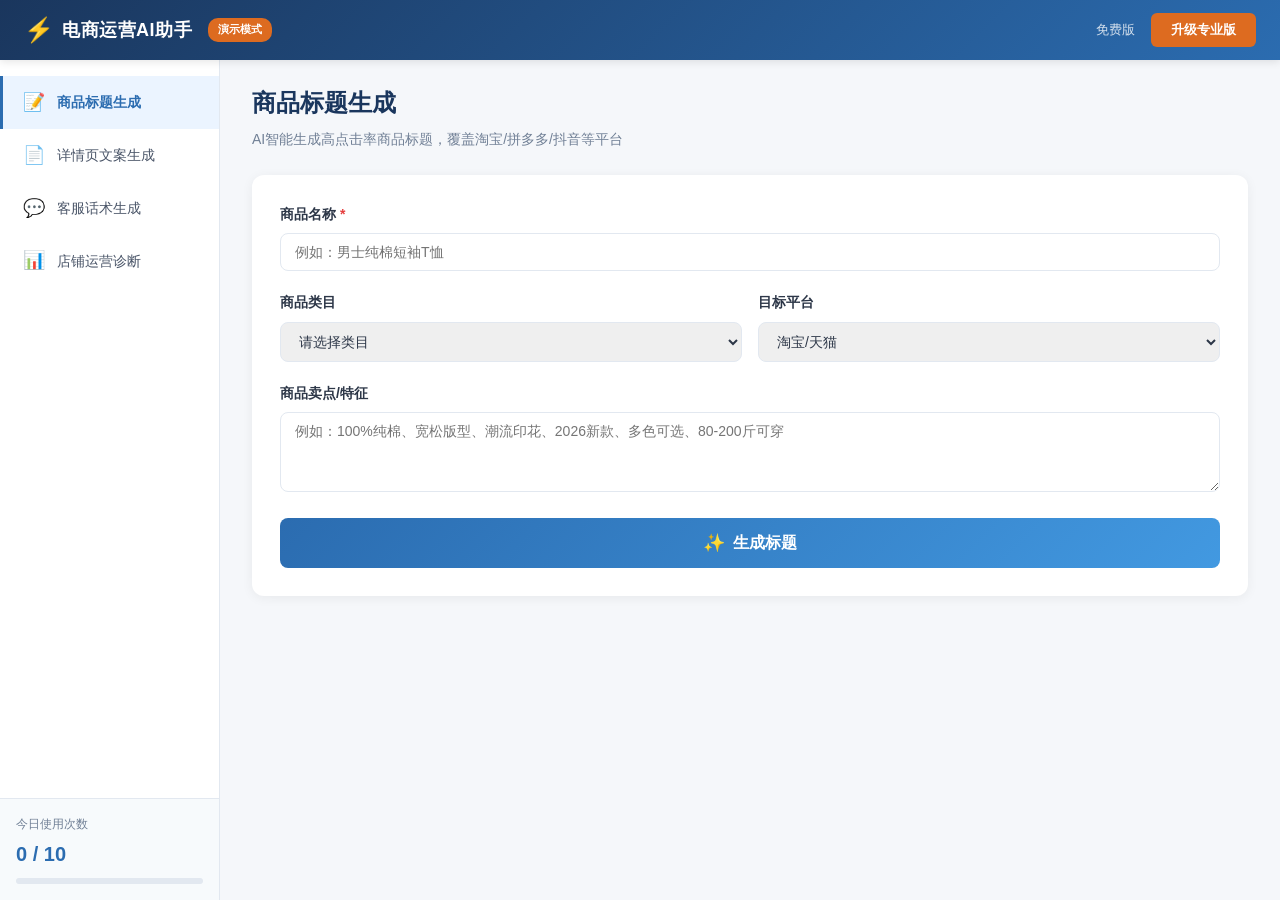
==== templates/index.html @ fb40978d "Add files via upload" ====
<!DOCTYPE html>
<html lang="zh-CN">
<head>
    <meta charset="UTF-8">
    <meta name="viewport" content="width=device-width, initial-scale=1.0">
    <title>电商运营AI助手 - 智能运营工具</title>
    <link rel="stylesheet" href="/static/css/style.css">
</head>
<body>
    <!-- 顶部导航 -->
    <header class="header">
        <div class="header-left">
            <div class="logo">
                <span class="logo-icon">⚡</span>
                <span class="logo-text">电商运营AI助手</span>
            </div>
            <span class="badge" id="demoBadge">演示模式</span>
        </div>
        <div class="header-right">
            <span class="user-info">免费版</span>
            <button class="btn-upgrade">升级专业版</button>
        </div>
    </header>

    <div class="main-container">
        <!-- 左侧菜单 -->
        <aside class="sidebar">
            <div class="menu-item active" data-tab="title">
                <span class="menu-icon">📝</span>
                <span class="menu-text">商品标题生成</span>
            </div>
            <div class="menu-item" data-tab="detail">
                <span class="menu-icon">📄</span>
                <span class="menu-text">详情页文案生成</span>
            </div>
            <div class="menu-item" data-tab="service">
                <span class="menu-icon">💬</span>
                <span class="menu-text">客服话术生成</span>
            </div>
            <div class="menu-item" data-tab="operation">
                <span class="menu-icon">📊</span>
                <span class="menu-text">店铺运营诊断</span>
            </div>
            <div class="sidebar-footer">
                <div class="usage-info">
                    <div class="usage-label">今日使用次数</div>
                    <div class="usage-count"><span id="usageCount">0</span> / 10</div>
                    <div class="usage-bar">
                        <div class="usage-bar-fill" id="usageBar"></div>
                    </div>
                </div>
            </div>
        </aside>

        <!-- 右侧内容区 -->
        <main class="content">
            <!-- 商品标题生成 -->
            <div class="tab-content active" id="tab-title">
                <div class="content-header">
                    <h2>商品标题生成</h2>
                    <p>AI智能生成高点击率商品标题，覆盖淘宝/拼多多/抖音等平台</p>
                </div>
                <div class="form-card">
                    <div class="form-group">
                        <label>商品名称 <span class="required">*</span></label>
                        <input type="text" id="title-product" placeholder="例如：男士纯棉短袖T恤">
                    </div>
                    <div class="form-row">
                        <div class="form-group">
                            <label>商品类目</label>
                            <select id="title-category">
                                <option value="">请选择类目</option>
                                <option value="男装">男装</option>
                                <option value="女装">女装</option>
                                <option value="鞋靴">鞋靴</option>
                                <option value="箱包">箱包</option>
                                <option value="美妆">美妆护肤</option>
                                <option value="食品">食品饮料</option>
                                <option value="家居">家居日用</option>
                                <option value="数码">数码电器</option>
                                <option value="母婴">母婴用品</option>
                                <option value="其他">其他</option>
                            </select>
                        </div>
                        <div class="form-group">
                            <label>目标平台</label>
                            <select id="title-platform">
                                <option value="淘宝">淘宝/天猫</option>
                                <option value="拼多多">拼多多</option>
                                <option value="抖音">抖音小店</option>
                                <option value="京东">京东</option>
                                <option value="快手">快手小店</option>
                            </select>
                        </div>
                    </div>
                    <div class="form-group">
                        <label>商品卖点/特征</label>
                        <textarea id="title-features" rows="3" placeholder="例如：100%纯棉、宽松版型、潮流印花、2026新款、多色可选、80-200斤可穿"></textarea>
                    </div>
                    <button class="btn-generate" onclick="generateTitle()">
                        <span class="btn-icon">✨</span> 生成标题
                    </button>
                </div>
                <div class="result-card" id="title-result" style="display:none;">
                    <div class="result-header">
                        <h3>生成结果</h3>
                        <button class="btn-copy" onclick="copyResult('title-result-text')">复制全部</button>
                    </div>
                    <div class="result-content" id="title-result-text"></div>
                </div>
            </div>

            <!-- 详情页文案生成 -->
            <div class="tab-content" id="tab-detail">
                <div class="content-header">
                    <h2>详情页文案生成</h2>
                    <p>AI智能生成高转化率详情页文案，包含卖点、参数、场景、售后等完整模块</p>
                </div>
                <div class="form-card">
                    <div class="form-group">
                        <label>商品名称 <span class="required">*</span></label>
                        <input type="text" id="detail-product" placeholder="例如：男士纯棉短袖T恤">
                    </div>
                    <div class="form-row">
                        <div class="form-group">
                            <label>商品类目</label>
                            <select id="detail-category">
                                <option value="">请选择类目</option>
                                <option value="男装">男装</option>
                                <option value="女装">女装</option>
                                <option value="鞋靴">鞋靴</option>
                                <option value="美妆">美妆护肤</option>
                                <option value="食品">食品饮料</option>
                                <option value="家居">家居日用</option>
                                <option value="数码">数码电器</option>
                                <option value="其他">其他</option>
                            </select>
                        </div>
                        <div class="form-group">
                            <label>商品价格</label>
                            <input type="text" id="detail-price" placeholder="例如：59元">
                        </div>
                    </div>
                    <div class="form-group">
                        <label>商品卖点/特征</label>
                        <textarea id="detail-features" rows="3" placeholder="例如：100%纯棉、宽松版型、潮流印花、2026新款、多色可选"></textarea>
                    </div>
                    <div class="form-group">
                        <label>目标用户</label>
                        <input type="text" id="detail-audience" placeholder="例如：18-35岁年轻男性，追求时尚性价比">
                    </div>
                    <button class="btn-generate" onclick="generateDetail()">
                        <span class="btn-icon">✨</span> 生成详情页文案
                    </button>
                </div>
                <div class="result-card" id="detail-result" style="display:none;">
                    <div class="result-header">
                        <h3>生成结果</h3>
                        <button class="btn-copy" onclick="copyResult('detail-result-text')">复制全部</button>
                    </div>
                    <div class="result-content" id="detail-result-text"></div>
                </div>
            </div>

            <!-- 客服话术生成 -->
            <div class="tab-content" id="tab-service">
                <div class="content-header">
                    <h2>客服话术生成</h2>
                    <p>AI智能生成客服话术库，覆盖售前售中售后全场景，提升转化和满意度</p>
                </div>
                <div class="form-card">
                    <div class="form-group">
                        <label>商品名称 <span class="required">*</span></label>
                        <input type="text" id="service-product" placeholder="例如：男士纯棉短袖T恤">
                    </div>
                    <div class="form-row">
                        <div class="form-group">
                            <label>商品类目</label>
                            <select id="service-category">
                                <option value="">请选择类目</option>
                                <option value="男装">男装</option>
                                <option value="女装">女装</option>
                                <option value="鞋靴">鞋靴</option>
                                <option value="美妆">美妆护肤</option>
                                <option value="食品">食品饮料</option>
                                <option value="家居">家居日用</option>
                                <option value="数码">数码电器</option>
                                <option value="其他">其他</option>
                            </select>
                        </div>
                        <div class="form-group">
                            <label>话术风格</label>
                            <select id="service-style">
                                <option value="亲切热情">亲切热情</option>
                                <option value="专业严谨">专业严谨</option>
                                <option value="活泼可爱">活泼可爱</option>
                                <option value="简洁高效">简洁高效</option>
                            </select>
                        </div>
                    </div>
                    <div class="form-group">
                        <label>常见问题（可选，补充您想覆盖的问题）</label>
                        <textarea id="service-questions" rows="3" placeholder="例如：发货时间、退换货政策、尺码选择、面料材质、色差问题..."></textarea>
                    </div>
                    <button class="btn-generate" onclick="generateService()">
                        <span class="btn-icon">✨</span> 生成客服话术
                    </button>
                </div>
                <div class="result-card" id="service-result" style="display:none;">
                    <div class="result-header">
                        <h3>生成结果</h3>
                        <button class="btn-copy" onclick="copyResult('service-result-text')">复制全部</button>
                    </div>
                    <div class="result-content" id="service-result-text"></div>
                </div>
            </div>

            <!-- 店铺运营诊断 -->
            <div class="tab-content" id="tab-operation">
                <div class="content-header">
                    <h2>店铺运营诊断</h2>
                    <p>AI智能分析店铺数据，生成完整运营诊断报告和可执行优化方案</p>
                </div>
                <div class="form-card">
                    <div class="form-row">
                        <div class="form-group">
                            <label>店铺名称</label>
                            <input type="text" id="op-shop" placeholder="例如：XX男装旗舰店">
                        </div>
                        <div class="form-group">
                            <label>所在平台</label>
                            <select id="op-platform">
                                <option value="淘宝">淘宝/天猫</option>
                                <option value="拼多多">拼多多</option>
                                <option value="抖音">抖音小店</option>
                                <option value="京东">京东</option>
                            </select>
                        </div>
                    </div>
                    <div class="form-row">
                        <div class="form-group">
                            <label>日均访客数</label>
                            <input type="text" id="op-visitors" placeholder="例如：500">
                        </div>
                        <div class="form-group">
                            <label>转化率</label>
                            <input type="text" id="op-conversion" placeholder="例如：2.5%">
                        </div>
                    </div>
                    <div class="form-row">
                        <div class="form-group">
                            <label>客单价</label>
                            <input type="text" id="op-order-value" placeholder="例如：85元">
                        </div>
                        <div class="form-group">
                            <label>月销售额</label>
                            <input type="text" id="op-sales" placeholder="例如：5万元">
                        </div>
                    </div>
                    <div class="form-group">
                        <label>主营商品</label>
                        <input type="text" id="op-products" placeholder="例如：男装T恤、衬衫、裤子">
                    </div>
                    <div class="form-group">
                        <label>当前遇到的问题</label>
                        <textarea id="op-problems" rows="3" placeholder="例如：流量上不去、转化率低、客单价低、没有爆款、退货率高..."></textarea>
                    </div>
                    <button class="btn-generate" onclick="generateOperation()">
                        <span class="btn-icon">✨</span> 生成运营诊断报告
                    </button>
                </div>
                <div class="result-card" id="operation-result" style="display:none;">
                    <div class="result-header">
                        <h3>生成结果</h3>
                        <button class="btn-copy" onclick="copyResult('operation-result-text')">复制全部</button>
                    </div>
                    <div class="result-content" id="operation-result-text"></div>
                </div>
            </div>
        </main>
    </div>

    <!-- 加载遮罩 -->
    <div class="loading-overlay" id="loadingOverlay" style="display:none;">
        <div class="loading-box">
            <div class="loading-spinner"></div>
            <p>AI正在生成中，请稍候...</p>
        </div>
    </div>

    <!-- Toast提示 -->
    <div class="toast" id="toast"></div>

    <script src="/static/js/app.js"></script>
</body>
</html>
---- static/css/style.css ----
/* ========== 全局样式 ========== */
* {
    margin: 0;
    padding: 0;
    box-sizing: border-box;
}

body {
    font-family: -apple-system, BlinkMacSystemFont, "Segoe UI", "PingFang SC", "Hiragino Sans GB", "Microsoft YaHei", sans-serif;
    background: #f5f7fa;
    color: #2d3748;
    font-size: 14px;
    line-height: 1.6;
}

/* ========== 顶部导航 ========== */
.header {
    height: 60px;
    background: linear-gradient(135deg, #1a365d 0%, #2b6cb0 100%);
    display: flex;
    align-items: center;
    justify-content: space-between;
    padding: 0 24px;
    box-shadow: 0 2px 8px rgba(0,0,0,0.1);
    position: fixed;
    top: 0;
    left: 0;
    right: 0;
    z-index: 100;
}

.header-left {
    display: flex;
    align-items: center;
    gap: 16px;
}

.logo {
    display: flex;
    align-items: center;
    gap: 8px;
}

.logo-icon {
    font-size: 24px;
}

.logo-text {
    font-size: 18px;
    font-weight: 700;
    color: #fff;
    letter-spacing: 0.5px;
}

.badge {
    background: #dd6b20;
    color: #fff;
    font-size: 11px;
    padding: 3px 10px;
    border-radius: 10px;
    font-weight: 600;
}

.header-right {
    display: flex;
    align-items: center;
    gap: 16px;
}

.user-info {
    color: rgba(255,255,255,0.8);
    font-size: 13px;
}

.btn-upgrade {
    background: #dd6b20;
    color: #fff;
    border: none;
    padding: 8px 20px;
    border-radius: 6px;
    font-size: 13px;
    font-weight: 600;
    cursor: pointer;
    transition: all 0.3s;
}

.btn-upgrade:hover {
    background: #c05621;
    transform: translateY(-1px);
}

/* ========== 主容器 ========== */
.main-container {
    display: flex;
    margin-top: 60px;
    min-height: calc(100vh - 60px);
}

/* ========== 左侧菜单 ========== */
.sidebar {
    width: 220px;
    background: #fff;
    border-right: 1px solid #e2e8f0;
    padding: 16px 0;
    position: fixed;
    top: 60px;
    bottom: 0;
    left: 0;
    overflow-y: auto;
}

.menu-item {
    display: flex;
    align-items: center;
    gap: 12px;
    padding: 12px 20px;
    cursor: pointer;
    transition: all 0.2s;
    border-left: 3px solid transparent;
}

.menu-item:hover {
    background: #f7fafc;
}

.menu-item.active {
    background: #ebf4ff;
    border-left-color: #2b6cb0;
}

.menu-item.active .menu-text {
    color: #2b6cb0;
    font-weight: 600;
}

.menu-icon {
    font-size: 18px;
}

.menu-text {
    font-size: 14px;
    color: #4a5568;
}

.sidebar-footer {
    position: absolute;
    bottom: 0;
    left: 0;
    right: 0;
    padding: 16px;
    border-top: 1px solid #e2e8f0;
    background: #f7fafc;
}

.usage-label {
    font-size: 12px;
    color: #718096;
    margin-bottom: 4px;
}

.usage-count {
    font-size: 20px;
    font-weight: 700;
    color: #2b6cb0;
    margin-bottom: 8px;
}

.usage-bar {
    height: 6px;
    background: #e2e8f0;
    border-radius: 3px;
    overflow: hidden;
}

.usage-bar-fill {
    height: 100%;
    background: linear-gradient(90deg, #2b6cb0, #4299e1);
    border-radius: 3px;
    width: 0%;
    transition: width 0.3s;
}

/* ========== 右侧内容 ========== */
.content {
    flex: 1;
    margin-left: 220px;
    padding: 24px 32px;
}

.tab-content {
    display: none;
}

.tab-content.active {
    display: block;
}

.content-header {
    margin-bottom: 24px;
}

.content-header h2 {
    font-size: 24px;
    font-weight: 700;
    color: #1a365d;
    margin-bottom: 6px;
}

.content-header p {
    font-size: 14px;
    color: #718096;
}

/* ========== 表单卡片 ========== */
.form-card {
    background: #fff;
    border-radius: 12px;
    padding: 28px;
    box-shadow: 0 2px 12px rgba(0,0,0,0.06);
    margin-bottom: 24px;
}

.form-group {
    margin-bottom: 20px;
}

.form-group label {
    display: block;
    font-size: 14px;
    font-weight: 600;
    color: #2d3748;
    margin-bottom: 8px;
}

.required {
    color: #e53e3e;
}

.form-group input,
.form-group select,
.form-group textarea {
    width: 100%;
    padding: 10px 14px;
    border: 1px solid #e2e8f0;
    border-radius: 8px;
    font-size: 14px;
    color: #2d3748;
    transition: all 0.2s;
    font-family: inherit;
}

.form-group input:focus,
.form-group select:focus,
.form-group textarea:focus {
    outline: none;
    border-color: #2b6cb0;
    box-shadow: 0 0 0 3px rgba(43,108,176,0.1);
}

.form-group textarea {
    resize: vertical;
    min-height: 80px;
}

.form-row {
    display: flex;
    gap: 16px;
}

.form-row .form-group {
    flex: 1;
}

.btn-generate {
    width: 100%;
    background: linear-gradient(135deg, #2b6cb0 0%, #4299e1 100%);
    color: #fff;
    border: none;
    padding: 14px;
    border-radius: 8px;
    font-size: 16px;
    font-weight: 600;
    cursor: pointer;
    transition: all 0.3s;
    display: flex;
    align-items: center;
    justify-content: center;
    gap: 8px;
}

.btn-generate:hover {
    transform: translateY(-2px);
    box-shadow: 0 4px 16px rgba(43,108,176,0.3);
}

.btn-generate:active {
    transform: translateY(0);
}

.btn-generate:disabled {
    opacity: 0.6;
    cursor: not-allowed;
    transform: none;
}

.btn-icon {
    font-size: 18px;
}

/* ========== 结果卡片 ========== */
.result-card {
    background: #fff;
    border-radius: 12px;
    padding: 28px;
    box-shadow: 0 2px 12px rgba(0,0,0,0.06);
    animation: fadeIn 0.3s;
}

@keyframes fadeIn {
    from { opacity: 0; transform: translateY(10px); }
    to { opacity: 1; transform: translateY(0); }
}

.result-header {
    display: flex;
    align-items: center;
    justify-content: space-between;
    margin-bottom: 16px;
    padding-bottom: 12px;
    border-bottom: 1px solid #e2e8f0;
}

.result-header h3 {
    font-size: 18px;
    font-weight: 700;
    color: #1a365d;
}

.btn-copy {
    background: #ebf4ff;
    color: #2b6cb0;
    border: 1px solid #bee3f8;
    padding: 6px 16px;
    border-radius: 6px;
    font-size: 13px;
    font-weight: 600;
    cursor: pointer;
    transition: all 0.2s;
}

.btn-copy:hover {
    background: #2b6cb0;
    color: #fff;
}

.result-content {
    font-size: 14px;
    line-height: 1.8;
    color: #2d3748;
    white-space: pre-wrap;
    word-break: break-word;
    max-height: 600px;
    overflow-y: auto;
}

/* ========== 加载遮罩 ========== */
.loading-overlay {
    position: fixed;
    top: 0;
    left: 0;
    right: 0;
    bottom: 0;
    background: rgba(0,0,0,0.5);
    display: flex;
    align-items: center;
    justify-content: center;
    z-index: 1000;
}

.loading-box {
    background: #fff;
    padding: 32px 48px;
    border-radius: 12px;
    text-align: center;
}

.loading-spinner {
    width: 48px;
    height: 48px;
    border: 4px solid #e2e8f0;
    border-top-color: #2b6cb0;
    border-radius: 50%;
    animation: spin 1s linear infinite;
    margin: 0 auto 16px;
}

@keyframes spin {
    to { transform: rotate(360deg); }
}

.loading-box p {
    font-size: 14px;
    color: #4a5568;
}

/* ========== Toast提示 ========== */
.toast {
    position: fixed;
    top: 80px;
    left: 50%;
    transform: translateX(-50%) translateY(-20px);
    background: #2d3748;
    color: #fff;
    padding: 12px 24px;
    border-radius: 8px;
    font-size: 14px;
    opacity: 0;
    transition: all 0.3s;
    z-index: 2000;
    pointer-events: none;
}

.toast.show {
    opacity: 1;
    transform: translateX(-50%) translateY(0);
}

.toast.success {
    background: #38a169;
}

.toast.error {
    background: #e53e3e;
}

/* ========== 响应式 ========== */
@media (max-width: 768px) {
    .sidebar {
        width: 60px;
    }
    .menu-text, .sidebar-footer {
        display: none;
    }
    .content {
        margin-left: 60px;
        padding: 16px;
    }
    .form-row {
        flex-direction: column;
        gap: 0;
    }
    .header-right .user-info {
        display: none;
    }
}
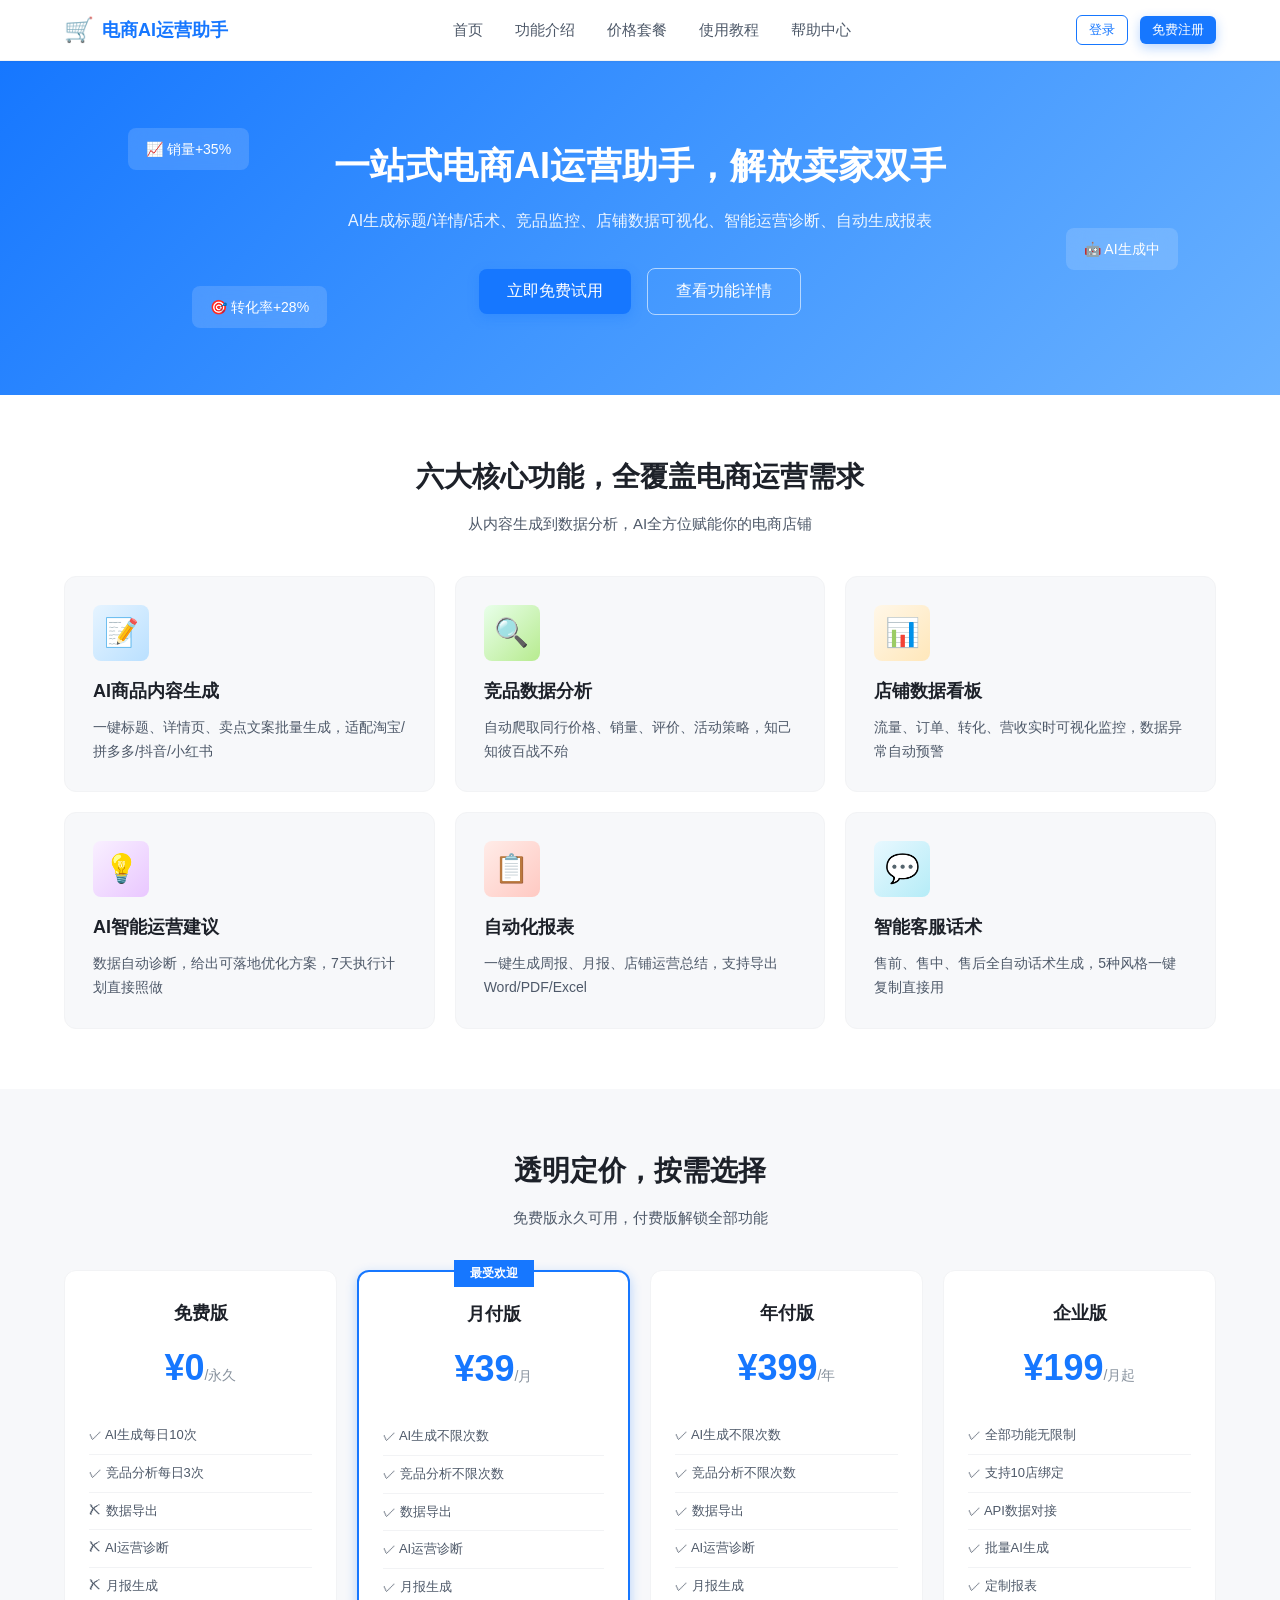
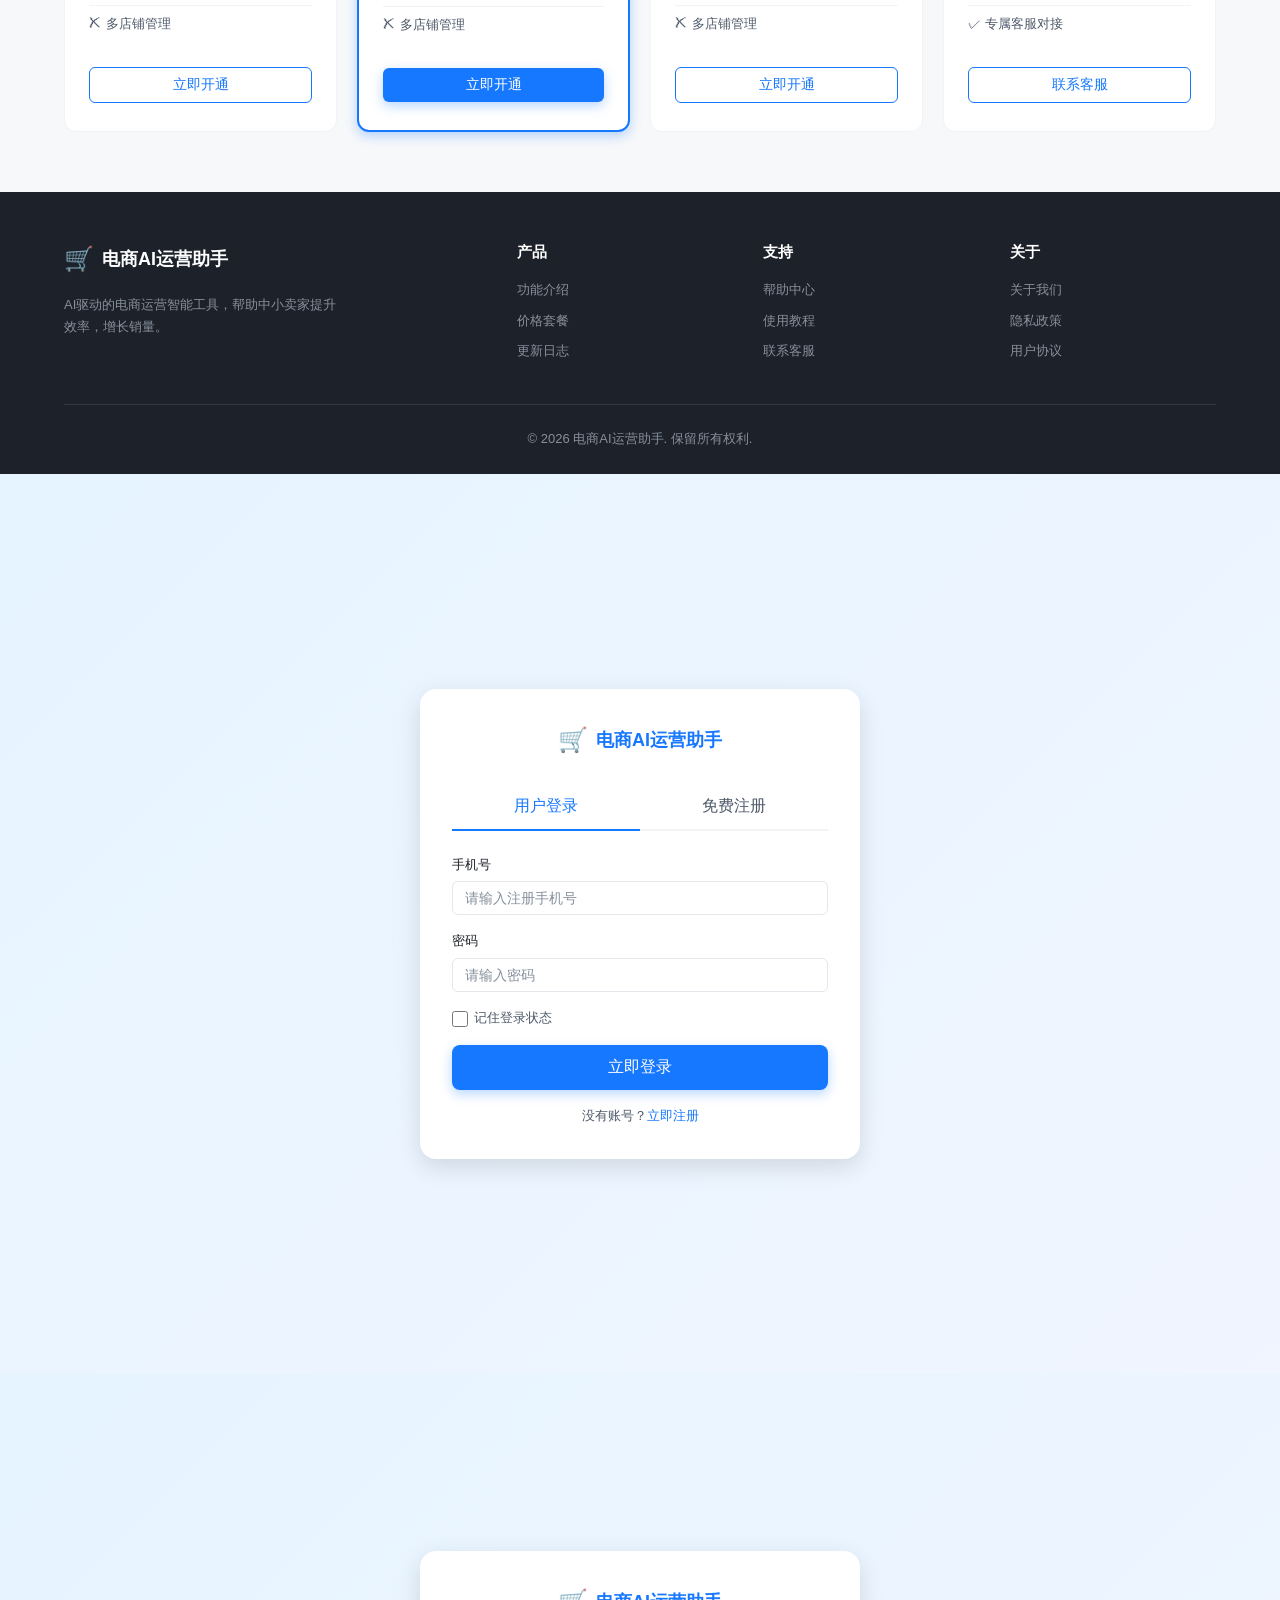
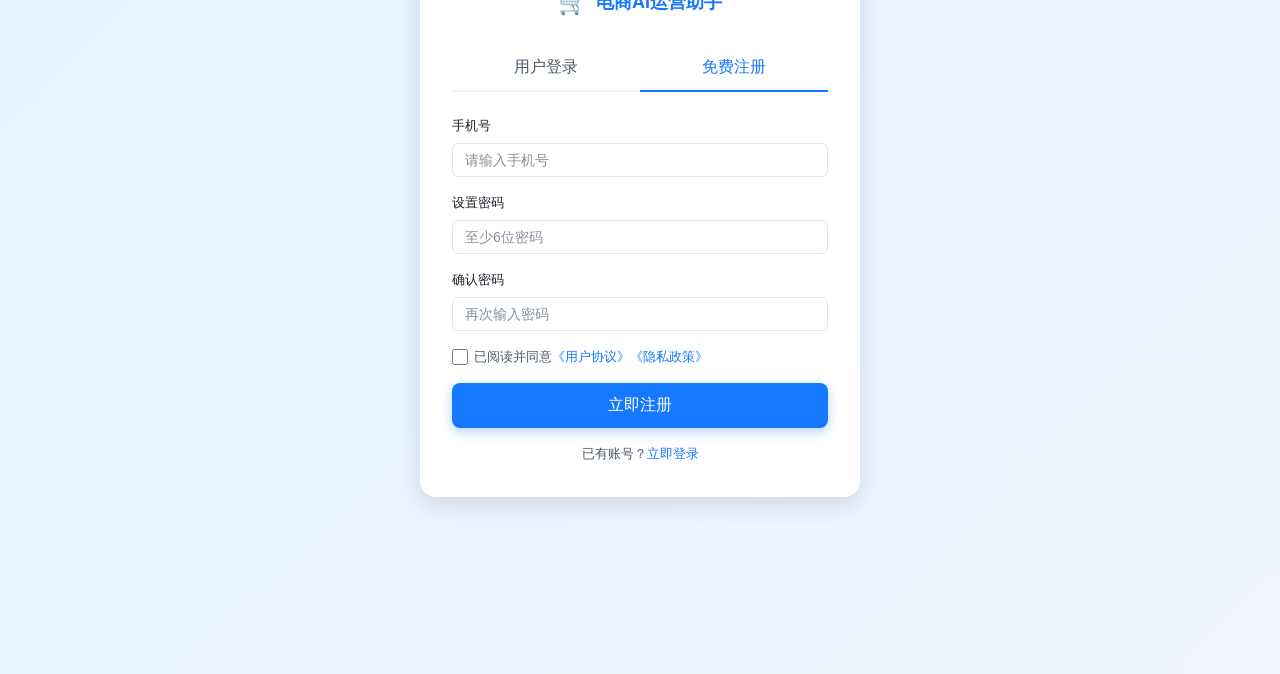
==== commit 32905c04: "Add files via upload" ====
--- a/templates/index.html
+++ b/templates/index.html
@@ -3,294 +3,1076 @@
 <head>
     <meta charset="UTF-8">
     <meta name="viewport" content="width=device-width, initial-scale=1.0">
-    <title>电商运营AI助手 - 智能运营工具</title>
+    <title>电商AI运营助手 - 一站式电商AI运营工具</title>
     <link rel="stylesheet" href="/static/css/style.css">
 </head>
 <body>
+
+<!-- ==================== 前台首页 ==================== -->
+<div id="page-landing" class="page active">
     <!-- 顶部导航 -->
-    <header class="header">
-        <div class="header-left">
-            <div class="logo">
-                <span class="logo-icon">⚡</span>
-                <span class="logo-text">电商运营AI助手</span>
-            </div>
-            <span class="badge" id="demoBadge">演示模式</span>
-        </div>
-        <div class="header-right">
-            <span class="user-info">免费版</span>
-            <button class="btn-upgrade">升级专业版</button>
+    <nav class="front-nav">
+        <div class="nav-inner">
+            <div class="logo" onclick="showPage('landing')">
+                <span class="logo-icon">🛒</span>
+                <span class="logo-text">电商AI运营助手</span>
+            </div>
+            <div class="nav-menu">
+                <a href="javascript:void(0)" onclick="showPage('landing')">首页</a>
+                <a href="javascript:void(0)" onclick="scrollToFeatures()">功能介绍</a>
+                <a href="javascript:void(0)" onclick="showPage('pricing')">价格套餐</a>
+                <a href="javascript:void(0)" onclick="showPage('help')">使用教程</a>
+                <a href="javascript:void(0)" onclick="showPage('help')">帮助中心</a>
+            </div>
+            <div class="nav-btns">
+                <button class="btn btn-outline btn-sm" onclick="showPage('login')">登录</button>
+                <button class="btn btn-primary btn-sm" onclick="showPage('register')">免费注册</button>
+            </div>
+        </div>
+    </nav>
+
+    <!-- 首屏Banner -->
+    <section class="hero-banner">
+        <div class="hero-content">
+            <h1 class="hero-title">一站式电商AI运营助手，解放卖家双手</h1>
+            <p class="hero-subtitle">AI生成标题/详情/话术、竞品监控、店铺数据可视化、智能运营诊断、自动生成报表</p>
+            <div class="hero-btns">
+                <button class="btn btn-primary btn-lg" onclick="showPage('register')">立即免费试用</button>
+                <button class="btn btn-outline-white btn-lg" onclick="scrollToFeatures()">查看功能详情</button>
+            </div>
+        </div>
+        <div class="hero-decor">
+            <div class="decor-card decor-1">📈 销量+35%</div>
+            <div class="decor-card decor-2">🤖 AI生成中</div>
+            <div class="decor-card decor-3">🎯 转化率+28%</div>
+        </div>
+    </section>
+
+    <!-- 核心功能介绍 -->
+    <section id="features-section" class="features-section">
+        <div class="container">
+            <h2 class="section-title">六大核心功能，全覆盖电商运营需求</h2>
+            <p class="section-desc">从内容生成到数据分析，AI全方位赋能你的电商店铺</p>
+            <div class="features-grid">
+                <div class="feature-card" onclick="goToFunction('title')">
+                    <div class="feature-icon icon-1">📝</div>
+                    <h3>AI商品内容生成</h3>
+                    <p>一键标题、详情页、卖点文案批量生成，适配淘宝/拼多多/抖音/小红书</p>
+                </div>
+                <div class="feature-card" onclick="goToFunction('competitor')">
+                    <div class="feature-icon icon-2">🔍</div>
+                    <h3>竞品数据分析</h3>
+                    <p>自动爬取同行价格、销量、评价、活动策略，知己知彼百战不殆</p>
+                </div>
+                <div class="feature-card" onclick="goToFunction('shop-data')">
+                    <div class="feature-icon icon-3">📊</div>
+                    <h3>店铺数据看板</h3>
+                    <p>流量、订单、转化、营收实时可视化监控，数据异常自动预警</p>
+                </div>
+                <div class="feature-card" onclick="goToFunction('diagnosis')">
+                    <div class="feature-icon icon-4">💡</div>
+                    <h3>AI智能运营建议</h3>
+                    <p>数据自动诊断，给出可落地优化方案，7天执行计划直接照做</p>
+                </div>
+                <div class="feature-card" onclick="goToFunction('report')">
+                    <div class="feature-icon icon-5">📋</div>
+                    <h3>自动化报表</h3>
+                    <p>一键生成周报、月报、店铺运营总结，支持导出Word/PDF/Excel</p>
+                </div>
+                <div class="feature-card" onclick="goToFunction('service')">
+                    <div class="feature-icon icon-6">💬</div>
+                    <h3>智能客服话术</h3>
+                    <p>售前、售中、售后全自动话术生成，5种风格一键复制直接用</p>
+                </div>
+            </div>
+        </div>
+    </section>
+
+    <!-- 价格套餐 -->
+    <section class="pricing-section">
+        <div class="container">
+            <h2 class="section-title">透明定价，按需选择</h2>
+            <p class="section-desc">免费版永久可用，付费版解锁全部功能</p>
+            <div class="pricing-grid">
+                <div class="price-card">
+                    <div class="price-name">免费版</div>
+                    <div class="price-amount">¥0<span>/永久</span></div>
+                    <ul class="price-features">
+                        <li>✓ AI生成每日10次</li>
+                        <li>✓ 竞品分析每日3次</li>
+                        <li>✗ 数据导出</li>
+                        <li>✗ AI运营诊断</li>
+                        <li>✗ 月报生成</li>
+                        <li>✗ 多店铺管理</li>
+                    </ul>
+                    <button class="btn btn-outline btn-block" onclick="showPage('register')">立即开通</button>
+                </div>
+                <div class="price-card price-card-hot">
+                    <div class="hot-tag">最受欢迎</div>
+                    <div class="price-name">月付版</div>
+                    <div class="price-amount">¥39<span>/月</span></div>
+                    <ul class="price-features">
+                        <li>✓ AI生成不限次数</li>
+                        <li>✓ 竞品分析不限次数</li>
+                        <li>✓ 数据导出</li>
+                        <li>✓ AI运营诊断</li>
+                        <li>✓ 月报生成</li>
+                        <li>✗ 多店铺管理</li>
+                    </ul>
+                    <button class="btn btn-primary btn-block" onclick="showPage('register')">立即开通</button>
+                </div>
+                <div class="price-card">
+                    <div class="price-name">年付版</div>
+                    <div class="price-amount">¥399<span>/年</span></div>
+                    <ul class="price-features">
+                        <li>✓ AI生成不限次数</li>
+                        <li>✓ 竞品分析不限次数</li>
+                        <li>✓ 数据导出</li>
+                        <li>✓ AI运营诊断</li>
+                        <li>✓ 月报生成</li>
+                        <li>✗ 多店铺管理</li>
+                    </ul>
+                    <button class="btn btn-outline btn-block" onclick="showPage('register')">立即开通</button>
+                </div>
+                <div class="price-card">
+                    <div class="price-name">企业版</div>
+                    <div class="price-amount">¥199<span>/月起</span></div>
+                    <ul class="price-features">
+                        <li>✓ 全部功能无限制</li>
+                        <li>✓ 支持10店绑定</li>
+                        <li>✓ API数据对接</li>
+                        <li>✓ 批量AI生成</li>
+                        <li>✓ 定制报表</li>
+                        <li>✓ 专属客服对接</li>
+                    </ul>
+                    <button class="btn btn-outline btn-block" onclick="showPage('register')">联系客服</button>
+                </div>
+            </div>
+        </div>
+    </section>
+
+    <!-- 底部Footer -->
+    <footer class="front-footer">
+        <div class="container">
+            <div class="footer-grid">
+                <div class="footer-col">
+                    <div class="logo">
+                        <span class="logo-icon">🛒</span>
+                        <span class="logo-text">电商AI运营助手</span>
+                    </div>
+                    <p class="footer-desc">AI驱动的电商运营智能工具，帮助中小卖家提升效率，增长销量。</p>
+                </div>
+                <div class="footer-col">
+                    <h4>产品</h4>
+                    <a href="javascript:void(0)" onclick="scrollToFeatures()">功能介绍</a>
+                    <a href="javascript:void(0)" onclick="showPage('pricing')">价格套餐</a>
+                    <a href="javascript:void(0)" onclick="showPage('help')">更新日志</a>
+                </div>
+                <div class="footer-col">
+                    <h4>支持</h4>
+                    <a href="javascript:void(0)" onclick="showPage('help')">帮助中心</a>
+                    <a href="javascript:void(0)" onclick="showPage('help')">使用教程</a>
+                    <a href="javascript:void(0)">联系客服</a>
+                </div>
+                <div class="footer-col">
+                    <h4>关于</h4>
+                    <a href="javascript:void(0)">关于我们</a>
+                    <a href="javascript:void(0)">隐私政策</a>
+                    <a href="javascript:void(0)">用户协议</a>
+                </div>
+            </div>
+            <div class="footer-bottom">
+                <p>© 2026 电商AI运营助手. 保留所有权利.</p>
+            </div>
+        </div>
+    </footer>
+</div>
+
+<!-- ==================== 登录/注册页面 ==================== -->
+<div id="page-login" class="page auth-page">
+    <div class="auth-box">
+        <div class="auth-header">
+            <div class="logo" onclick="showPage('landing')">
+                <span class="logo-icon">🛒</span>
+                <span class="logo-text">电商AI运营助手</span>
+            </div>
+        </div>
+        <div class="auth-tabs">
+            <button class="auth-tab active" id="tab-login" onclick="switchAuthTab('login')">用户登录</button>
+            <button class="auth-tab" id="tab-register" onclick="switchAuthTab('register')">免费注册</button>
+        </div>
+        
+        <!-- 登录表单 -->
+        <form id="login-form" class="auth-form active" onsubmit="handleLogin(event)">
+            <div class="form-group">
+                <label class="form-label">手机号</label>
+                <input type="text" id="login-phone" class="form-input" placeholder="请输入注册手机号" maxlength="11">
+            </div>
+            <div class="form-group">
+                <label class="form-label">密码</label>
+                <input type="password" id="login-password" class="form-input" placeholder="请输入密码">
+            </div>
+            <div class="form-options">
+                <label class="checkbox-label">
+                    <input type="checkbox" id="remember-me">
+                    <span>记住登录状态</span>
+                </label>
+            </div>
+            <button type="submit" class="btn btn-primary btn-block btn-lg">立即登录</button>
+            <p class="auth-switch">没有账号？<a href="javascript:void(0)" onclick="switchAuthTab('register')">立即注册</a></p>
+        </form>
+
+        <!-- 注册表单 -->
+        <form id="register-form" class="auth-form" onsubmit="handleRegister(event)">
+            <div class="form-group">
+                <label class="form-label">手机号</label>
+                <input type="text" id="register-phone" class="form-input" placeholder="请输入手机号" maxlength="11">
+            </div>
+            <div class="form-group">
+                <label class="form-label">设置密码</label>
+                <input type="password" id="register-password" class="form-input" placeholder="至少6位密码">
+            </div>
+            <div class="form-group">
+                <label class="form-label">确认密码</label>
+                <input type="password" id="register-confirm" class="form-input" placeholder="再次输入密码">
+            </div>
+            <div class="form-options">
+                <label class="checkbox-label">
+                    <input type="checkbox" id="agree-terms" required>
+                    <span>已阅读并同意<a href="javascript:void(0)">《用户协议》</a><a href="javascript:void(0)">《隐私政策》</a></span>
+                </label>
+            </div>
+            <button type="submit" class="btn btn-primary btn-block btn-lg">立即注册</button>
+            <p class="auth-switch">已有账号？<a href="javascript:void(0)" onclick="switchAuthTab('login')">立即登录</a></p>
+        </form>
+    </div>
+</div>
+
+<!-- 注册页面别名（共用登录页） -->
+<div id="page-register" class="page auth-page">
+    <div class="auth-box">
+        <div class="auth-header">
+            <div class="logo" onclick="showPage('landing')">
+                <span class="logo-icon">🛒</span>
+                <span class="logo-text">电商AI运营助手</span>
+            </div>
+        </div>
+        <div class="auth-tabs">
+            <button class="auth-tab" onclick="showPage('login')">用户登录</button>
+            <button class="auth-tab active">免费注册</button>
+        </div>
+        <form class="auth-form active" onsubmit="handleRegister(event)">
+            <div class="form-group">
+                <label class="form-label">手机号</label>
+                <input type="text" id="register-phone2" class="form-input" placeholder="请输入手机号" maxlength="11">
+            </div>
+            <div class="form-group">
+                <label class="form-label">设置密码</label>
+                <input type="password" id="register-password2" class="form-input" placeholder="至少6位密码">
+            </div>
+            <div class="form-group">
+                <label class="form-label">确认密码</label>
+                <input type="password" id="register-confirm2" class="form-input" placeholder="再次输入密码">
+            </div>
+            <div class="form-options">
+                <label class="checkbox-label">
+                    <input type="checkbox" required>
+                    <span>已阅读并同意<a href="javascript:void(0)">《用户协议》</a><a href="javascript:void(0)">《隐私政策》</a></span>
+                </label>
+            </div>
+            <button type="submit" class="btn btn-primary btn-block btn-lg">立即注册</button>
+            <p class="auth-switch">已有账号？<a href="javascript:void(0)" onclick="showPage('login')">立即登录</a></p>
+        </form>
+    </div>
+</div>
+
+<!-- ==================== 价格套餐详情页 ==================== -->
+<div id="page-pricing" class="page">
+    <nav class="front-nav">
+        <div class="nav-inner">
+            <div class="logo" onclick="showPage('landing')">
+                <span class="logo-icon">🛒</span>
+                <span class="logo-text">电商AI运营助手</span>
+            </div>
+            <div class="nav-btns">
+                <button class="btn btn-outline btn-sm" onclick="showPage('login')">登录</button>
+                <button class="btn btn-primary btn-sm" onclick="showPage('register')">免费注册</button>
+            </div>
+        </div>
+    </nav>
+    <div class="pricing-detail-page">
+        <div class="container">
+            <h1 class="page-main-title">价格套餐详情</h1>
+            <p class="page-main-desc">完整展示四个版本的全部权限明细，按需选择最适合你的方案</p>
+            
+            <div class="pricing-compare-table">
+                <table class="compare-table">
+                    <thead>
+                        <tr>
+                            <th>功能权限</th>
+                            <th>免费版</th>
+                            <th class="highlight-col">月付版 ¥39/月</th>
+                            <th>年付版 ¥399/年</th>
+                            <th>企业版 ¥199/月起</th>
+                        </tr>
+                    </thead>
+                    <tbody>
+                        <tr><td>AI生成次数</td><td>每日10次</td><td class="highlight-col">不限次数</td><td>不限次数</td><td>不限次数</td></tr>
+                        <tr><td>竞品分析次数</td><td>每日3次</td><td class="highlight-col">不限次数</td><td>不限次数</td><td>不限次数</td></tr>
+                        <tr><td>数据监控权限</td><td>✗</td><td class="highlight-col">✓</td><td>✓</td><td>✓</td></tr>
+                        <tr><td>AI运营诊断</td><td>✗</td><td class="highlight-col">✓</td><td>✓</td><td>✓</td></tr>
+                        <tr><td>周报生成</td><td>简易版</td><td class="highlight-col">专业版</td><td>专业版</td><td>定制版</td></tr>
+                        <tr><td>月报生成</td><td>✗</td><td class="highlight-col">✓</td><td>✓</td><td>✓</td></tr>
+                        <tr><td>数据导出</td><td>✗</td><td class="highlight-col">✓</td><td>✓</td><td>✓</td></tr>
+                        <tr><td>多店铺管理</td><td>1个店铺</td><td class="highlight-col">1个店铺</td><td>1个店铺</td><td>10个店铺</td></tr>
+                        <tr><td>API接口</td><td>✗</td><td class="highlight-col">✗</td><td>✗</td><td>✓</td></tr>
+                        <tr><td>专属客服</td><td>✗</td><td class="highlight-col">✗</td><td>✗</td><td>✓</td></tr>
+                    </tbody>
+                </table>
+            </div>
+            
+            <div class="pricing-actions">
+                <button class="btn btn-primary btn-lg" onclick="showPage('register')">立即购买/升级</button>
+                <button class="btn btn-outline btn-lg" onclick="showPage('landing')">返回首页</button>
+            </div>
+        </div>
+    </div>
+</div>
+
+<!-- ==================== 帮助中心页面 ==================== -->
+<div id="page-help" class="page">
+    <nav class="front-nav">
+        <div class="nav-inner">
+            <div class="logo" onclick="showPage('landing')">
+                <span class="logo-icon">🛒</span>
+                <span class="logo-text">电商AI运营助手</span>
+            </div>
+            <div class="nav-btns">
+                <button class="btn btn-outline btn-sm" onclick="showPage('login')">登录</button>
+                <button class="btn btn-primary btn-sm" onclick="showPage('register')">免费注册</button>
+            </div>
+        </div>
+    </nav>
+    <div class="help-page">
+        <div class="container">
+            <h1 class="page-main-title">帮助中心</h1>
+            <p class="page-main-desc">新手使用教程、功能答疑、付费问题、权限说明、常见报错</p>
+            
+            <div class="help-categories">
+                <div class="help-category">
+                    <h3>📚 新手使用教程</h3>
+                    <div class="help-item">
+                        <h4>如何注册账号并开始使用？</h4>
+                        <p>点击右上角「免费注册」，输入手机号和密码即可完成注册，注册后自动登录进入用户后台。</p>
+                    </div>
+                    <div class="help-item">
+                        <h4>如何使用AI生成商品标题？</h4>
+                        <p>进入后台→AI内容工具箱→标题生成，填写商品名称、核心卖点等信息，点击「开始AI生成标题」即可生成10组优质标题。</p>
+                    </div>
+                    <div class="help-item">
+                        <h4>如何绑定店铺并同步数据？</h4>
+                        <p>进入后台→店铺绑定管理，选择电商平台，输入店铺名称和授权码，点击绑定即可自动同步店铺数据。</p>
+                    </div>
+                </div>
+                
+                <div class="help-category">
+                    <h3>❓ 功能答疑</h3>
+                    <div class="help-item">
+                        <h4>AI生成的内容可以直接用吗？</h4>
+                        <p>可以！所有AI提示词均为电商专属定制，生成内容完全适配电商运营场景，可直接复制使用，也可根据需要微调。</p>
+                    </div>
+                    <div class="help-item">
+                        <h4>竞品数据分析支持哪些平台？</h4>
+                        <p>目前支持淘宝、拼多多、抖音电商、小红书四大主流电商平台的商品链接分析。</p>
+                    </div>
+                    <div class="help-item">
+                        <h4>报表支持哪些导出格式？</h4>
+                        <p>支持导出Word、PDF、Excel三种格式，满足不同使用场景需求。</p>
+                    </div>
+                </div>
+                
+                <div class="help-category">
+                    <h3>💰 付费问题</h3>
+                    <div class="help-item">
+                        <h4>免费版和付费版有什么区别？</h4>
+                        <p>免费版每日AI生成10次、竞品分析3次，不支持数据导出、运营诊断、月报生成；付费版全部功能解锁，不限使用次数。</p>
+                    </div>
+                    <div class="help-item">
+                        <h4>如何升级会员？</h4>
+                        <p>进入后台→会员充值升级，选择对应套餐，支持微信/支付宝在线支付，支付后实时生效。</p>
+                    </div>
+                    <div class="help-item">
+                        <h4>支持退款吗？</h4>
+                        <p>开通7天内未使用付费功能可申请全额退款，超过7天或已使用付费功能不支持退款，请谨慎选择。</p>
+                    </div>
+                </div>
+                
+                <div class="help-category">
+                    <h3>⚠️ 常见报错</h3>
+                    <div class="help-item">
+                        <h4>提示「今日使用次数已用完」怎么办？</h4>
+                        <p>免费版每日有使用次数限制，次日自动重置；如需立即使用，请升级会员解锁不限次数。</p>
+                    </div>
+                    <div class="help-item">
+                        <h4>提示「该功能为付费功能」怎么办？</h4>
+                        <p>部分高级功能（如AI运营诊断、月报生成）仅对付费会员开放，请升级对应套餐后使用。</p>
+                    </div>
+                    <div class="help-item">
+                        <h4>AI生成失败怎么办？</h4>
+                        <p>请检查网络连接，稍后重试；如持续失败，请联系客服处理。演示模式下均返回示例内容。</p>
+                    </div>
+                </div>
+            </div>
+            
+            <div class="help-contact">
+                <h3>📞 人工客服入口</h3>
+                <p>如以上内容未能解决您的问题，请联系人工客服：客服微信：ecommerce-ai | 工作时间：9:00-21:00</p>
+            </div>
+        </div>
+    </div>
+</div>
+
+<!-- ==================== 用户后台 ==================== -->
+<div id="page-dashboard" class="page admin-page">
+    <!-- 后台顶部栏 -->
+    <header class="admin-topbar">
+        <div class="topbar-left">
+            <button class="btn btn-ghost btn-sm" onclick="showPage('landing')">← 返回首页</button>
+            <span class="user-plan-badge" id="user-plan-badge">免费版</span>
+            <span class="usage-display">剩余AI次数：<span id="remaining-count">10</span></span>
+        </div>
+        <div class="topbar-right">
+            <button class="topbar-icon-btn" onclick="switchAdminPage('shop-bind')" title="店铺绑定">🏪</button>
+            <button class="topbar-icon-btn" title="消息通知">🔔</button>
+            <div class="user-dropdown">
+                <span class="user-name-display" id="user-name-display">用户</span>
+                <div class="dropdown-menu">
+                    <a href="javascript:void(0)" onclick="switchAdminPage('profile')">个人中心</a>
+                    <a href="javascript:void(0)" onclick="switchAdminPage('pricing-admin')">会员升级</a>
+                    <a href="javascript:void(0)" onclick="handleLogout()">退出登录</a>
+                </div>
+            </div>
         </div>
     </header>
 
-    <div class="main-container">
-        <!-- 左侧菜单 -->
-        <aside class="sidebar">
-            <div class="menu-item active" data-tab="title">
-                <span class="menu-icon">📝</span>
-                <span class="menu-text">商品标题生成</span>
-            </div>
-            <div class="menu-item" data-tab="detail">
-                <span class="menu-icon">📄</span>
-                <span class="menu-text">详情页文案生成</span>
-            </div>
-            <div class="menu-item" data-tab="service">
-                <span class="menu-icon">💬</span>
-                <span class="menu-text">客服话术生成</span>
-            </div>
-            <div class="menu-item" data-tab="operation">
-                <span class="menu-icon">📊</span>
-                <span class="menu-text">店铺运营诊断</span>
-            </div>
-            <div class="sidebar-footer">
-                <div class="usage-info">
-                    <div class="usage-label">今日使用次数</div>
-                    <div class="usage-count"><span id="usageCount">0</span> / 10</div>
-                    <div class="usage-bar">
-                        <div class="usage-bar-fill" id="usageBar"></div>
-                    </div>
-                </div>
-            </div>
+    <div class="admin-layout">
+        <!-- 左侧侧边栏 -->
+        <aside class="admin-sidebar">
+            <div class="sidebar-logo">
+                <span class="logo-icon">🛒</span>
+                <span class="logo-text">电商AI助手</span>
+            </div>
+            <nav class="sidebar-menu">
+                <a href="javascript:void(0)" class="menu-item active" data-page="overview" onclick="switchAdminPage('overview')">
+                    <span class="menu-icon">📊</span>
+                    <span class="menu-text">数据总看板</span>
+                </a>
+                <div class="menu-group">
+                    <div class="menu-group-title">AI内容工具箱</div>
+                    <a href="javascript:void(0)" class="menu-item sub" data-page="title" onclick="switchAdminPage('title')">
+                        <span class="menu-icon">🏷️</span>
+                        <span class="menu-text">标题生成</span>
+                    </a>
+                    <a href="javascript:void(0)" class="menu-item sub" data-page="detail" onclick="switchAdminPage('detail')">
+                        <span class="menu-icon">📄</span>
+                        <span class="menu-text">详情页生成</span>
+                    </a>
+                    <a href="javascript:void(0)" class="menu-item sub" data-page="service" onclick="switchAdminPage('service')">
+                        <span class="menu-icon">💬</span>
+                        <span class="menu-text">客服话术生成</span>
+                    </a>
+                </div>
+                <div class="menu-group">
+                    <div class="menu-group-title">数据分析</div>
+                    <a href="javascript:void(0)" class="menu-item sub" data-page="competitor" onclick="switchAdminPage('competitor')">
+                        <span class="menu-icon">🔍</span>
+                        <span class="menu-text">竞品数据分析</span>
+                        <span class="menu-badge">PRO</span>
+                    </a>
+                    <a href="javascript:void(0)" class="menu-item sub" data-page="shop-data" onclick="switchAdminPage('shop-data')">
+                        <span class="menu-icon">📈</span>
+                        <span class="menu-text">店铺数据监控</span>
+                    </a>
+                </div>
+                <a href="javascript:void(0)" class="menu-item" data-page="diagnosis" onclick="switchAdminPage('diagnosis')">
+                    <span class="menu-icon">💡</span>
+                    <span class="menu-text">AI智能运营诊断</span>
+                    <span class="menu-badge">PRO</span>
+                </a>
+                <a href="javascript:void(0)" class="menu-item" data-page="report" onclick="switchAdminPage('report')">
+                    <span class="menu-icon">📋</span>
+                    <span class="menu-text">自动报表生成</span>
+                </a>
+                <a href="javascript:void(0)" class="menu-item" data-page="shop-bind" onclick="switchAdminPage('shop-bind')">
+                    <span class="menu-icon">🏪</span>
+                    <span class="menu-text">店铺绑定管理</span>
+                </a>
+                <a href="javascript:void(0)" class="menu-item" data-page="pricing-admin" onclick="switchAdminPage('pricing-admin')">
+                    <span class="menu-icon">💎</span>
+                    <span class="menu-text">会员充值升级</span>
+                </a>
+                <a href="javascript:void(0)" class="menu-item" data-page="profile" onclick="switchAdminPage('profile')">
+                    <span class="menu-icon">⚙️</span>
+                    <span class="menu-text">个人中心设置</span>
+                </a>
+            </nav>
         </aside>
 
-        <!-- 右侧内容区 -->
-        <main class="content">
-            <!-- 商品标题生成 -->
-            <div class="tab-content active" id="tab-title">
-                <div class="content-header">
-                    <h2>商品标题生成</h2>
-                    <p>AI智能生成高点击率商品标题，覆盖淘宝/拼多多/抖音等平台</p>
-                </div>
-                <div class="form-card">
+        <!-- 右侧主内容区 -->
+        <main class="admin-main">
+            <!-- 数据总看板 -->
+            <div id="admin-overview" class="admin-content active">
+                <h2 class="admin-page-title">数据总看板</h2>
+                
+                <!-- 顶部数据概览卡片 -->
+                <div class="overview-cards">
+                    <div class="overview-card">
+                        <div class="overview-card-icon">📦</div>
+                        <div class="overview-card-info">
+                            <div class="overview-card-label">今日订单数</div>
+                            <div class="overview-card-value" id="today-orders">--</div>
+                            <div class="overview-card-change up" id="order-change">--</div>
+                        </div>
+                    </div>
+                    <div class="overview-card">
+                        <div class="overview-card-icon">💰</div>
+                        <div class="overview-card-info">
+                            <div class="overview-card-label">今日销售额</div>
+                            <div class="overview-card-value" id="today-sales">--</div>
+                            <div class="overview-card-change up" id="sales-change">--</div>
+                        </div>
+                    </div>
+                    <div class="overview-card">
+                        <div class="overview-card-icon">👥</div>
+                        <div class="overview-card-info">
+                            <div class="overview-card-label">店铺访客数</div>
+                            <div class="overview-card-value" id="today-visitors">--</div>
+                            <div class="overview-card-change">实时数据</div>
+                        </div>
+                    </div>
+                    <div class="overview-card">
+                        <div class="overview-card-icon">🤖</div>
+                        <div class="overview-card-info">
+                            <div class="overview-card-label">今日AI使用次数</div>
+                            <div class="overview-card-value"><span id="ai-used">0</span>/<span id="ai-limit">10</span></div>
+                            <div class="overview-card-change">剩余次数提醒</div>
+                        </div>
+                    </div>
+                </div>
+
+                <!-- 数据趋势图表 -->
+                <div class="admin-card">
+                    <div class="card-header">
+                        <h3>近7天数据趋势</h3>
+                        <div class="card-actions">
+                            <button class="btn btn-ghost btn-sm active">7天</button>
+                            <button class="btn btn-ghost btn-sm">30天</button>
+                            <button class="btn btn-outline btn-sm">导出图片</button>
+                        </div>
+                    </div>
+                    <div class="chart-placeholder" id="trend-chart">
+                        <div class="chart-placeholder-text">📊 数据趋势图表（演示模式显示模拟数据）</div>
+                    </div>
+                </div>
+
+                <!-- 智能提醒 + 快捷操作 -->
+                <div class="dashboard-row">
+                    <div class="admin-card flex-1">
+                        <div class="card-header">
+                            <h3>智能提醒</h3>
+                        </div>
+                        <div class="alert-list" id="alert-list">
+                            <div class="alert-item warning">
+                                <span class="alert-icon">⚠️</span>
+                                <span class="alert-text">商品C流量连续3天下滑，建议优化标题主图</span>
+                                <span class="alert-time">2小时前</span>
+                            </div>
+                            <div class="alert-item danger">
+                                <span class="alert-icon">🔴</span>
+                                <span class="alert-text">转化率低于行业均值2.5%，建议优化详情页</span>
+                                <span class="alert-time">5小时前</span>
+                            </div>
+                            <div class="alert-item info">
+                                <span class="alert-icon">ℹ️</span>
+                                <span class="alert-text">竞品A降价10%，建议关注价格动态</span>
+                                <span class="alert-time">1天前</span>
+                            </div>
+                        </div>
+                    </div>
+                    
+                    <div class="admin-card flex-1">
+                        <div class="card-header">
+                            <h3>快捷操作</h3>
+                        </div>
+                        <div class="quick-actions-grid">
+                            <button class="quick-action-btn" onclick="switchAdminPage('title')">
+                                <span class="qa-icon">🏷️</span>
+                                <span>一键生成商品标题</span>
+                            </button>
+                            <button class="quick-action-btn" onclick="switchAdminPage('competitor')">
+                                <span class="qa-icon">🔍</span>
+                                <span>查看竞品数据</span>
+                            </button>
+                            <button class="quick-action-btn" onclick="switchAdminPage('report')">
+                                <span class="qa-icon">📋</span>
+                                <span>生成今日运营简报</span>
+                            </button>
+                            <button class="quick-action-btn" onclick="switchAdminPage('diagnosis')">
+                                <span class="qa-icon">💡</span>
+                                <span>查看优化建议</span>
+                            </button>
+                        </div>
+                    </div>
+                </div>
+            </div>
+
+            <!-- 标题生成 -->
+            <div id="admin-title" class="admin-content">
+                <h2 class="admin-page-title">AI商品标题生成</h2>
+                <div class="tool-layout">
+                    <div class="tool-form">
+                        <div class="form-group">
+                            <label class="form-label">商品名称 *</label>
+                            <input type="text" id="title-product" class="form-input" placeholder="请输入核心产品名称，如：纯棉短袖T恤">
+                        </div>
+                        <div class="form-group">
+                            <label class="form-label">核心卖点</label>
+                            <textarea id="title-features" class="form-textarea" rows="3" placeholder="如：纯棉、透气、宽松、百搭、夏季新款"></textarea>
+                        </div>
+                        <div class="form-row">
+                            <div class="form-group">
+                                <label class="form-label">电商平台</label>
+                                <select id="title-platform" class="form-select">
+                                    <option>淘宝</option>
+                                    <option>拼多多</option>
+                                    <option>抖音电商</option>
+                                    <option>小红书</option>
+                                </select>
+                            </div>
+                            <div class="form-group">
+                                <label class="form-label">标题风格</label>
+                                <select id="title-style" class="form-select">
+                                    <option>引流爆款</option>
+                                    <option>合规简约</option>
+                                    <option>高权重搜索</option>
+                                    <option>网红种草</option>
+                                </select>
+                            </div>
+                        </div>
+                        <div class="form-row">
+                            <div class="form-group">
+                                <label class="form-label">标题字数</label>
+                                <select id="title-wordcount" class="form-select">
+                                    <option>30字内</option>
+                                    <option>60字内</option>
+                                    <option>平台标准字数</option>
+                                </select>
+                            </div>
+                            <div class="form-group">
+                                <label class="form-label">适用人群</label>
+                                <select id="title-audience" class="form-select">
+                                    <option>通用</option>
+                                    <option>学生</option>
+                                    <option>宝妈</option>
+                                    <option>上班族</option>
+                                </select>
+                            </div>
+                        </div>
+                        <button class="btn btn-primary btn-block btn-lg" onclick="generateTitle()">
+                            <span>✨</span> 开始AI生成标题
+                        </button>
+                    </div>
+                    <div class="tool-result">
+                        <div class="result-header">
+                            <h3>生成结果（10组）</h3>
+                            <div class="result-actions">
+                                <button class="btn btn-outline btn-sm" onclick="copyResult('title-result')">批量复制</button>
+                                <button class="btn btn-outline btn-sm">导出TXT</button>
+                            </div>
+                        </div>
+                        <div id="title-result" class="result-content">
+                            <div class="result-placeholder">
+                                <div class="placeholder-icon">🏷️</div>
+                                <p>填写左侧信息，点击生成按钮</p>
+                                <p class="placeholder-hint">AI将为你生成10组高点击率标题</p>
+                            </div>
+                        </div>
+                    </div>
+                </div>
+            </div>
+
+            <!-- 详情页生成 -->
+            <div id="admin-detail" class="admin-content">
+                <h2 class="admin-page-title">AI详情页文案生成</h2>
+                <div class="tool-layout">
+                    <div class="tool-form">
+                        <div class="form-group">
+                            <label class="form-label">商品名称 *</label>
+                            <input type="text" id="detail-product" class="form-input" placeholder="请输入商品名称">
+                        </div>
+                        <div class="form-group">
+                            <label class="form-label">核心功能/卖点 *</label>
+                            <textarea id="detail-features" class="form-textarea" rows="3" placeholder="请输入核心卖点，多行输入"></textarea>
+                        </div>
+                        <div class="form-group">
+                            <label class="form-label">产品参数</label>
+                            <textarea id="detail-params" class="form-textarea" rows="2" placeholder="尺寸、材质、规格、颜色，选填"></textarea>
+                        </div>
+                        <div class="form-row">
+                            <div class="form-group">
+                                <label class="form-label">适配平台</label>
+                                <select id="detail-platform" class="form-select">
+                                    <option>淘宝</option>
+                                    <option>拼多多</option>
+                                    <option>抖音</option>
+                                    <option>小红书</option>
+                                </select>
+                            </div>
+                            <div class="form-group">
+                                <label class="form-label">文案风格</label>
+                                <select id="detail-style" class="form-select">
+                                    <option>专业走心</option>
+                                    <option>简洁直白</option>
+                                    <option>网红种草</option>
+                                    <option>促销转化</option>
+                                </select>
+                            </div>
+                        </div>
+                        <div class="form-group">
+                            <label class="form-label">包含内容</label>
+                            <div class="checkbox-group">
+                                <label class="checkbox-label"><input type="checkbox" checked> 售后保障</label>
+                                <label class="checkbox-label"><input type="checkbox" checked> 发货说明</label>
+                                <label class="checkbox-label"><input type="checkbox" checked> 温馨提示</label>
+                            </div>
+                        </div>
+                        <button class="btn btn-primary btn-block btn-lg" onclick="generateDetail()">
+                            <span>✨</span> 一键生成详情页全套文案
+                        </button>
+                    </div>
+                    <div class="tool-result">
+                        <div class="result-header">
+                            <h3>生成结果</h3>
+                            <div class="result-actions">
+                                <button class="btn btn-outline btn-sm" onclick="copyResult('detail-result')">一键复制</button>
+                                <button class="btn btn-outline btn-sm">导出文档</button>
+                            </div>
+                        </div>
+                        <div id="detail-result" class="result-content">
+                            <div class="result-placeholder">
+                                <div class="placeholder-icon">📄</div>
+                                <p>填写左侧信息，点击生成按钮</p>
+                                <p class="placeholder-hint">AI将为你生成完整详情页文案</p>
+                            </div>
+                        </div>
+                    </div>
+                </div>
+            </div>
+
+            <!-- 客服话术生成 -->
+            <div id="admin-service" class="admin-content">
+                <h2 class="admin-page-title">智能客服话术生成</h2>
+                <div class="tool-layout">
+                    <div class="tool-form">
+                        <div class="form-group">
+                            <label class="form-label">话术场景</label>
+                            <select id="service-scenario" class="form-select">
+                                <option>售前咨询</option>
+                                <option>砍价议价</option>
+                                <option>发货咨询</option>
+                                <option>售后退换货</option>
+                                <option>差评应对</option>
+                                <option>催单</option>
+                                <option>催好评</option>
+                                <option>投诉处理</option>
+                            </select>
+                        </div>
+                        <div class="form-group">
+                            <label class="form-label">具体问题场景</label>
+                            <textarea id="service-question" class="form-textarea" rows="3" placeholder="例：客户问衣服会不会起球"></textarea>
+                        </div>
+                        <div class="form-group">
+                            <label class="form-label">话术风格</label>
+                            <select id="service-style" class="form-select">
+                                <option>温柔亲和</option>
+                                <option>专业正式</option>
+                                <option>简洁高效</option>
+                                <option>高情商挽留</option>
+                            </select>
+                        </div>
+                        <button class="btn btn-primary btn-block btn-lg" onclick="generateService()">
+                            <span>✨</span> 生成专属客服话术
+                        </button>
+                    </div>
+                    <div class="tool-result">
+                        <div class="result-header">
+                            <h3>生成结果（5套话术）</h3>
+                            <div class="result-actions">
+                                <button class="btn btn-outline btn-sm" onclick="copyResult('service-result')">批量复制</button>
+                                <button class="btn btn-outline btn-sm">批量保存</button>
+                            </div>
+                        </div>
+                        <div id="service-result" class="result-content">
+                            <div class="result-placeholder">
+                                <div class="placeholder-icon">💬</div>
+                                <p>填写左侧信息，点击生成按钮</p>
+                                <p class="placeholder-hint">AI将为你生成5套不同风格话术</p>
+                            </div>
+                        </div>
+                    </div>
+                </div>
+            </div>
+
+            <!-- 竞品数据分析 -->
+            <div id="admin-competitor" class="admin-content">
+                <h2 class="admin-page-title">竞品数据分析 <span class="pro-tag">PRO</span></h2>
+                <div class="competitor-input-card">
                     <div class="form-group">
-                        <label>商品名称 <span class="required">*</span></label>
-                        <input type="text" id="title-product" placeholder="例如：男士纯棉短袖T恤">
-                    </div>
+                        <label class="form-label">竞品商品链接（支持淘宝/拼多多/抖音/小红书）</label>
+                        <div class="input-with-btn">
+                            <input type="text" id="competitor-url" class="form-input" placeholder="请粘贴竞品商品链接">
+                            <button class="btn btn-primary" onclick="analyzeCompetitor()">开始智能爬取分析</button>
+                        </div>
+                    </div>
+                    <p class="form-tip">免费版每日3次基础查询，付费版无限制爬取分析</p>
+                </div>
+                
+                <div id="competitor-result" class="competitor-result-hidden">
+                    <!-- 竞品数据将通过JS动态渲染 -->
+                </div>
+            </div>
+
+            <!-- 店铺数据监控 -->
+            <div id="admin-shop-data" class="admin-content">
+                <h2 class="admin-page-title">店铺数据监控</h2>
+                <div class="shop-data-header">
+                    <div class="shop-selector">
+                        <label>当前店铺：</label>
+                        <select class="form-select form-select-sm">
+                            <option>我的淘宝店</option>
+                        </select>
+                    </div>
+                    <div class="data-actions">
+                        <button class="btn btn-outline btn-sm" onclick="loadShopData()">🔄 实时刷新</button>
+                        <button class="btn btn-outline btn-sm">📥 导出数据</button>
+                        <button class="btn btn-outline btn-sm">📈 查看30天趋势</button>
+                    </div>
+                </div>
+                
+                <div id="shop-data-content">
+                    <div class="result-placeholder">
+                        <div class="placeholder-icon">📊</div>
+                        <p>点击「实时刷新」加载店铺数据</p>
+                        <p class="placeholder-hint">绑定店铺后自动同步官方数据，可视化展示</p>
+                    </div>
+                </div>
+            </div>
+
+            <!-- AI智能运营诊断 -->
+            <div id="admin-diagnosis" class="admin-content">
+                <h2 class="admin-page-title">AI智能运营诊断 <span class="pro-tag">PRO</span></h2>
+                <div class="diagnosis-intro">
+                    <div class="diagnosis-icon">💡</div>
+                    <div class="diagnosis-info">
+                        <h3>全自动AI运营诊断</h3>
+                        <p>自动读取店铺监控数据+竞品数据，AI自动分析，输出可直接执行的优化方案和7天执行计划</p>
+                    </div>
+                    <button class="btn btn-primary btn-lg" onclick="runDiagnosis()">🚀 开始AI智能诊断</button>
+                </div>
+                <div id="diagnosis-result" class="diagnosis-result-hidden">
+                    <!-- 诊断结果将通过JS动态渲染 -->
+                </div>
+            </div>
+
+            <!-- 自动报表生成 -->
+            <div id="admin-report" class="admin-content">
+                <h2 class="admin-page-title">自动报表生成</h2>
+                <div class="report-form-card">
                     <div class="form-row">
                         <div class="form-group">
-                            <label>商品类目</label>
-                            <select id="title-category">
-                                <option value="">请选择类目</option>
-                                <option value="男装">男装</option>
-                                <option value="女装">女装</option>
-                                <option value="鞋靴">鞋靴</option>
-                                <option value="箱包">箱包</option>
-                                <option value="美妆">美妆护肤</option>
-                                <option value="食品">食品饮料</option>
-                                <option value="家居">家居日用</option>
-                                <option value="数码">数码电器</option>
-                                <option value="母婴">母婴用品</option>
-                                <option value="其他">其他</option>
+                            <label class="form-label">报表类型</label>
+                            <select id="report-type" class="form-select">
+                                <option value="weekly">运营周报</option>
+                                <option value="monthly">运营月报 <span class="pro-tag">PRO</span></option>
                             </select>
                         </div>
                         <div class="form-group">
-                            <label>目标平台</label>
-                            <select id="title-platform">
-                                <option value="淘宝">淘宝/天猫</option>
-                                <option value="拼多多">拼多多</option>
-                                <option value="抖音">抖音小店</option>
-                                <option value="京东">京东</option>
-                                <option value="快手">快手小店</option>
+                            <label class="form-label">统计时间</label>
+                            <input type="text" class="form-input" value="本周（自动默认）" readonly>
+                        </div>
+                    </div>
+                    <div class="form-group">
+                        <label class="form-label">报表内容（勾选）</label>
+                        <div class="checkbox-group">
+                            <label class="checkbox-label"><input type="checkbox" checked> 数据汇总</label>
+                            <label class="checkbox-label"><input type="checkbox" checked> 问题分析</label>
+                            <label class="checkbox-label"><input type="checkbox" checked> 竞品对比</label>
+                            <label class="checkbox-label"><input type="checkbox" checked> 优化总结</label>
+                            <label class="checkbox-label"><input type="checkbox" checked> 下周/下月计划</label>
+                        </div>
+                    </div>
+                    <button class="btn btn-primary btn-lg" onclick="generateReport()">
+                        <span>📋</span> 一键生成专业运营报表
+                    </button>
+                </div>
+                <div id="report-result" class="report-result-hidden">
+                    <!-- 报表结果将通过JS动态渲染 -->
+                </div>
+            </div>
+
+            <!-- 店铺绑定管理 -->
+            <div id="admin-shop-bind" class="admin-content">
+                <h2 class="admin-page-title">店铺绑定管理</h2>
+                <div class="bind-form-card">
+                    <h3>绑定新店铺</h3>
+                    <div class="form-row">
+                        <div class="form-group">
+                            <label class="form-label">电商平台</label>
+                            <select id="bind-platform" class="form-select">
+                                <option>淘宝</option>
+                                <option>拼多多</option>
+                                <option>抖音电商</option>
+                                <option>小红书</option>
                             </select>
                         </div>
+                        <div class="form-group">
+                            <label class="form-label">店铺名称</label>
+                            <input type="text" id="bind-shop-name" class="form-input" placeholder="请输入店铺名称">
+                        </div>
                     </div>
                     <div class="form-group">
-                        <label>商品卖点/特征</label>
-                        <textarea id="title-features" rows="3" placeholder="例如：100%纯棉、宽松版型、潮流印花、2026新款、多色可选、80-200斤可穿"></textarea>
-                    </div>
-                    <button class="btn-generate" onclick="generateTitle()">
-                        <span class="btn-icon">✨</span> 生成标题
-                    </button>
-                </div>
-                <div class="result-card" id="title-result" style="display:none;">
-                    <div class="result-header">
-                        <h3>生成结果</h3>
-                        <button class="btn-copy" onclick="copyResult('title-result-text')">复制全部</button>
-                    </div>
-                    <div class="result-content" id="title-result-text"></div>
-                </div>
-            </div>
-
-            <!-- 详情页文案生成 -->
-            <div class="tab-content" id="tab-detail">
-                <div class="content-header">
-                    <h2>详情页文案生成</h2>
-                    <p>AI智能生成高转化率详情页文案，包含卖点、参数、场景、售后等完整模块</p>
-                </div>
-                <div class="form-card">
-                    <div class="form-group">
-                        <label>商品名称 <span class="required">*</span></label>
-                        <input type="text" id="detail-product" placeholder="例如：男士纯棉短袖T恤">
-                    </div>
-                    <div class="form-row">
-                        <div class="form-group">
-                            <label>商品类目</label>
-                            <select id="detail-category">
-                                <option value="">请选择类目</option>
-                                <option value="男装">男装</option>
-                                <option value="女装">女装</option>
-                                <option value="鞋靴">鞋靴</option>
-                                <option value="美妆">美妆护肤</option>
-                                <option value="食品">食品饮料</option>
-                                <option value="家居">家居日用</option>
-                                <option value="数码">数码电器</option>
-                                <option value="其他">其他</option>
-                            </select>
-                        </div>
-                        <div class="form-group">
-                            <label>商品价格</label>
-                            <input type="text" id="detail-price" placeholder="例如：59元">
-                        </div>
-                    </div>
-                    <div class="form-group">
-                        <label>商品卖点/特征</label>
-                        <textarea id="detail-features" rows="3" placeholder="例如：100%纯棉、宽松版型、潮流印花、2026新款、多色可选"></textarea>
-                    </div>
-                    <div class="form-group">
-                        <label>目标用户</label>
-                        <input type="text" id="detail-audience" placeholder="例如：18-35岁年轻男性，追求时尚性价比">
-                    </div>
-                    <button class="btn-generate" onclick="generateDetail()">
-                        <span class="btn-icon">✨</span> 生成详情页文案
-                    </button>
-                </div>
-                <div class="result-card" id="detail-result" style="display:none;">
-                    <div class="result-header">
-                        <h3>生成结果</h3>
-                        <button class="btn-copy" onclick="copyResult('detail-result-text')">复制全部</button>
-                    </div>
-                    <div class="result-content" id="detail-result-text"></div>
-                </div>
-            </div>
-
-            <!-- 客服话术生成 -->
-            <div class="tab-content" id="tab-service">
-                <div class="content-header">
-                    <h2>客服话术生成</h2>
-                    <p>AI智能生成客服话术库，覆盖售前售中售后全场景，提升转化和满意度</p>
-                </div>
-                <div class="form-card">
-                    <div class="form-group">
-                        <label>商品名称 <span class="required">*</span></label>
-                        <input type="text" id="service-product" placeholder="例如：男士纯棉短袖T恤">
-                    </div>
-                    <div class="form-row">
-                        <div class="form-group">
-                            <label>商品类目</label>
-                            <select id="service-category">
-                                <option value="">请选择类目</option>
-                                <option value="男装">男装</option>
-                                <option value="女装">女装</option>
-                                <option value="鞋靴">鞋靴</option>
-                                <option value="美妆">美妆护肤</option>
-                                <option value="食品">食品饮料</option>
-                                <option value="家居">家居日用</option>
-                                <option value="数码">数码电器</option>
-                                <option value="其他">其他</option>
-                            </select>
-                        </div>
-                        <div class="form-group">
-                            <label>话术风格</label>
-                            <select id="service-style">
-                                <option value="亲切热情">亲切热情</option>
-                                <option value="专业严谨">专业严谨</option>
-                                <option value="活泼可爱">活泼可爱</option>
-                                <option value="简洁高效">简洁高效</option>
-                            </select>
-                        </div>
-                    </div>
-                    <div class="form-group">
-                        <label>常见问题（可选，补充您想覆盖的问题）</label>
-                        <textarea id="service-questions" rows="3" placeholder="例如：发货时间、退换货政策、尺码选择、面料材质、色差问题..."></textarea>
-                    </div>
-                    <button class="btn-generate" onclick="generateService()">
-                        <span class="btn-icon">✨</span> 生成客服话术
-                    </button>
-                </div>
-                <div class="result-card" id="service-result" style="display:none;">
-                    <div class="result-header">
-                        <h3>生成结果</h3>
-                        <button class="btn-copy" onclick="copyResult('service-result-text')">复制全部</button>
-                    </div>
-                    <div class="result-content" id="service-result-text"></div>
-                </div>
-            </div>
-
-            <!-- 店铺运营诊断 -->
-            <div class="tab-content" id="tab-operation">
-                <div class="content-header">
-                    <h2>店铺运营诊断</h2>
-                    <p>AI智能分析店铺数据，生成完整运营诊断报告和可执行优化方案</p>
-                </div>
-                <div class="form-card">
-                    <div class="form-row">
-                        <div class="form-group">
-                            <label>店铺名称</label>
-                            <input type="text" id="op-shop" placeholder="例如：XX男装旗舰店">
-                        </div>
-                        <div class="form-group">
-                            <label>所在平台</label>
-                            <select id="op-platform">
-                                <option value="淘宝">淘宝/天猫</option>
-                                <option value="拼多多">拼多多</option>
-                                <option value="抖音">抖音小店</option>
-                                <option value="京东">京东</option>
-                            </select>
-                        </div>
-                    </div>
-                    <div class="form-row">
-                        <div class="form-group">
-                            <label>日均访客数</label>
-                            <input type="text" id="op-visitors" placeholder="例如：500">
-                        </div>
-                        <div class="form-group">
-                            <label>转化率</label>
-                            <input type="text" id="op-conversion" placeholder="例如：2.5%">
-                        </div>
-                    </div>
-                    <div class="form-row">
-                        <div class="form-group">
-                            <label>客单价</label>
-                            <input type="text" id="op-order-value" placeholder="例如：85元">
-                        </div>
-                        <div class="form-group">
-                            <label>月销售额</label>
-                            <input type="text" id="op-sales" placeholder="例如：5万元">
-                        </div>
-                    </div>
-                    <div class="form-group">
-                        <label>主营商品</label>
-                        <input type="text" id="op-products" placeholder="例如：男装T恤、衬衫、裤子">
-                    </div>
-                    <div class="form-group">
-                        <label>当前遇到的问题</label>
-                        <textarea id="op-problems" rows="3" placeholder="例如：流量上不去、转化率低、客单价低、没有爆款、退货率高..."></textarea>
-                    </div>
-                    <button class="btn-generate" onclick="generateOperation()">
-                        <span class="btn-icon">✨</span> 生成运营诊断报告
-                    </button>
-                </div>
-                <div class="result-card" id="operation-result" style="display:none;">
-                    <div class="result-header">
-                        <h3>生成结果</h3>
-                        <button class="btn-copy" onclick="copyResult('operation-result-text')">复制全部</button>
-                    </div>
-                    <div class="result-content" id="operation-result-text"></div>
+                        <label class="form-label">店铺授权码</label>
+                        <input type="text" id="bind-auth-code" class="form-input" placeholder="请输入店铺授权码">
+                    </div>
+                    <button class="btn btn-primary" onclick="bindShop()">绑定店铺</button>
+                    <p class="form-tip">企业版支持批量绑定10个店铺，统一后台管理；免费版/月付/年付版支持绑定1个店铺</p>
+                </div>
+                
+                <div class="bound-shops-card">
+                    <h3>已绑定店铺</h3>
+                    <div id="bound-shops-list">
+                        <div class="empty-state">暂无绑定店铺，请先绑定店铺</div>
+                    </div>
+                </div>
+            </div>
+
+            <!-- 会员充值升级 -->
+            <div id="admin-pricing-admin" class="admin-content">
+                <h2 class="admin-page-title">会员充值升级</h2>
+                <div class="pricing-grid-admin">
+                    <div class="price-card">
+                        <div class="price-name">免费版</div>
+                        <div class="price-amount">¥0<span>/永久</span></div>
+                        <ul class="price-features">
+                            <li>✓ AI生成每日10次</li>
+                            <li>✓ 竞品分析每日3次</li>
+                            <li>✗ 数据导出</li>
+                            <li>✗ AI运营诊断</li>
+                            <li>✗ 月报生成</li>
+                        </ul>
+                        <button class="btn btn-outline btn-block disabled" disabled>当前版本</button>
+                    </div>
+                    <div class="price-card price-card-hot">
+                        <div class="hot-tag">推荐</div>
+                        <div class="price-name">月付版</div>
+                        <div class="price-amount">¥39<span>/月</span></div>
+                        <ul class="price-features">
+                            <li>✓ AI生成不限次数</li>
+                            <li>✓ 竞品分析不限次数</li>
+                            <li>✓ 数据导出</li>
+                            <li>✓ AI运营诊断</li>
+                            <li>✓ 月报生成</li>
+                        </ul>
+                        <button class="btn btn-primary btn-block" onclick="upgradePlan('monthly')">立即升级</button>
+                    </div>
+                    <div class="price-card">
+                        <div class="price-name">年付版</div>
+                        <div class="price-amount">¥399<span>/年</span></div>
+                        <ul class="price-features">
+                            <li>✓ 全部月付功能</li>
+                            <li>✓ 相当于33元/月</li>
+                            <li>✓ 省169元/年</li>
+                            <li>✓ 优先客服响应</li>
+                            <li>✓ 新功能优先体验</li>
+                        </ul>
+                        <button class="btn btn-outline btn-block" onclick="upgradePlan('yearly')">立即升级</button>
+                    </div>
+                    <div class="price-card">
+                        <div class="price-name">企业版</div>
+                        <div class="price-amount">¥199<span>/月起</span></div>
+                        <ul class="price-features">
+                            <li>✓ 全部功能无限制</li>
+                            <li>✓ 支持10店绑定</li>
+                            <li>✓ API数据对接</li>
+                            <li>✓ 批量AI生成</li>
+                            <li>✓ 专属客服对接</li>
+                        </ul>
+                        <button class="btn btn-outline btn-block" onclick="upgradePlan('enterprise')">联系客服</button>
+                    </div>
+                </div>
+                <p class="payment-tip">支持微信/支付宝在线支付，支付后实时生效，自动刷新账号权限和使用次数</p>
+            </div>
+
+            <!-- 个人中心设置 -->
+            <div id="admin-profile" class="admin-content">
+                <h2 class="admin-page-title">个人中心设置</h2>
+                <div class="profile-card">
+                    <div class="profile-avatar-section">
+                        <div class="profile-avatar" id="profile-avatar">U</div>
+                        <div class="profile-info">
+                            <h3 id="profile-username">用户</h3>
+                            <p>账号：<span id="profile-phone">--</span></p>
+                            <p>当前版本：<span id="profile-plan">免费版</span></p>
+                            <p>注册时间：<span id="profile-created">--</span></p>
+                        </div>
+                    </div>
+                    <div class="profile-form">
+                        <div class="form-group">
+                            <label class="form-label">昵称</label>
+                            <input type="text" class="form-input" placeholder="请输入昵称">
+                        </div>
+                        <div class="form-group">
+                            <label class="form-label">邮箱</label>
+                            <input type="email" class="form-input" placeholder="请输入邮箱">
+                        </div>
+                        <div class="form-group">
+                            <label class="form-label">修改密码</label>
+                            <input type="password" class="form-input" placeholder="请输入新密码">
+                        </div>
+                        <button class="btn btn-primary">保存设置</button>
+                    </div>
                 </div>
             </div>
         </main>
     </div>
-
-    <!-- 加载遮罩 -->
-    <div class="loading-overlay" id="loadingOverlay" style="display:none;">
-        <div class="loading-box">
-            <div class="loading-spinner"></div>
-            <p>AI正在生成中，请稍候...</p>
+</div>
+
+<!-- ==================== 通用弹窗 ==================== -->
+<div id="modal-overlay" class="modal-overlay">
+    <div class="modal-box">
+        <div class="modal-header">
+            <h3 id="modal-title">提示</h3>
+            <button class="modal-close" onclick="closeModal()">×</button>
+        </div>
+        <div class="modal-body" id="modal-body">
+            <p id="modal-message">提示内容</p>
+        </div>
+        <div class="modal-footer" id="modal-footer">
+            <button class="btn btn-outline" onclick="closeModal()">取消</button>
+            <button class="btn btn-primary" id="modal-confirm-btn" onclick="closeModal()">确定</button>
         </div>
     </div>
-
-    <!-- Toast提示 -->
-    <div class="toast" id="toast"></div>
-
-    <script src="/static/js/app.js"></script>
+</div>
+
+<!-- 加载遮罩 -->
+<div id="loading-overlay" class="loading-overlay">
+    <div class="loading-spinner"></div>
+    <p class="loading-text" id="loading-text">AI正在生成中...</p>
+</div>
+
+<!-- Toast提示 -->
+<div id="toast" class="toast"></div>
+
+<script src="/static/js/app.js"></script>
 </body>
 </html>
--- a/static/css/style.css
+++ b/static/css/style.css
@@ -1,455 +1,404 @@
-/* ========== 全局样式 ========== */
-* {
-    margin: 0;
-    padding: 0;
-    box-sizing: border-box;
-}
-
+/* ==================== 全局变量 ==================== */
+:root {
+    --primary: #1677FF;
+    --primary-dark: #0958D9;
+    --primary-light: #4096FF;
+    --primary-bg: #E6F4FF;
+    --success: #00B42A;
+    --danger: #F53F3F;
+    --warning: #FF7D00;
+    --info: #86909C;
+    
+    --text-primary: #1D2129;
+    --text-secondary: #4E5969;
+    --text-muted: #86909C;
+    --text-white: #FFFFFF;
+    
+    --bg-primary: #FFFFFF;
+    --bg-secondary: #F7F8FA;
+    --bg-tertiary: #F2F3F5;
+    --bg-dark: #1D2129;
+    
+    --border: #E5E6EB;
+    --border-light: #F2F3F5;
+    
+    --shadow-sm: 0 1px 2px rgba(0,0,0,0.05);
+    --shadow: 0 2px 8px rgba(0,0,0,0.08);
+    --shadow-md: 0 4px 16px rgba(0,0,0,0.1);
+    --shadow-lg: 0 8px 24px rgba(0,0,0,0.12);
+    --shadow-primary: 0 4px 12px rgba(22,119,255,0.3);
+    
+    --radius-sm: 4px;
+    --radius: 6px;
+    --radius-md: 8px;
+    --radius-lg: 12px;
+    --radius-xl: 16px;
+    
+    --transition: all 0.2s ease;
+}
+
+* { margin: 0; padding: 0; box-sizing: border-box; }
+html { scroll-behavior: smooth; }
 body {
-    font-family: -apple-system, BlinkMacSystemFont, "Segoe UI", "PingFang SC", "Hiragino Sans GB", "Microsoft YaHei", sans-serif;
-    background: #f5f7fa;
-    color: #2d3748;
+    font-family: "Microsoft YaHei", "微软雅黑", -apple-system, BlinkMacSystemFont, "Segoe UI", sans-serif;
     font-size: 14px;
     line-height: 1.6;
-}
-
-/* ========== 顶部导航 ========== */
-.header {
-    height: 60px;
-    background: linear-gradient(135deg, #1a365d 0%, #2b6cb0 100%);
-    display: flex;
-    align-items: center;
-    justify-content: space-between;
-    padding: 0 24px;
-    box-shadow: 0 2px 8px rgba(0,0,0,0.1);
-    position: fixed;
-    top: 0;
-    left: 0;
-    right: 0;
-    z-index: 100;
-}
-
-.header-left {
-    display: flex;
-    align-items: center;
-    gap: 16px;
-}
-
-.logo {
-    display: flex;
-    align-items: center;
-    gap: 8px;
-}
-
-.logo-icon {
-    font-size: 24px;
-}
-
-.logo-text {
-    font-size: 18px;
-    font-weight: 700;
-    color: #fff;
-    letter-spacing: 0.5px;
-}
-
-.badge {
-    background: #dd6b20;
-    color: #fff;
-    font-size: 11px;
-    padding: 3px 10px;
-    border-radius: 10px;
-    font-weight: 600;
-}
-
-.header-right {
-    display: flex;
-    align-items: center;
-    gap: 16px;
-}
-
-.user-info {
-    color: rgba(255,255,255,0.8);
-    font-size: 13px;
-}
-
-.btn-upgrade {
-    background: #dd6b20;
-    color: #fff;
-    border: none;
-    padding: 8px 20px;
-    border-radius: 6px;
-    font-size: 13px;
-    font-weight: 600;
-    cursor: pointer;
-    transition: all 0.3s;
-}
-
-.btn-upgrade:hover {
-    background: #c05621;
-    transform: translateY(-1px);
-}
-
-/* ========== 主容器 ========== */
-.main-container {
-    display: flex;
-    margin-top: 60px;
-    min-height: calc(100vh - 60px);
-}
-
-/* ========== 左侧菜单 ========== */
-.sidebar {
-    width: 220px;
-    background: #fff;
-    border-right: 1px solid #e2e8f0;
-    padding: 16px 0;
-    position: fixed;
-    top: 60px;
-    bottom: 0;
-    left: 0;
-    overflow-y: auto;
-}
-
-.menu-item {
-    display: flex;
-    align-items: center;
-    gap: 12px;
-    padding: 12px 20px;
-    cursor: pointer;
-    transition: all 0.2s;
-    border-left: 3px solid transparent;
-}
-
-.menu-item:hover {
-    background: #f7fafc;
-}
-
-.menu-item.active {
-    background: #ebf4ff;
-    border-left-color: #2b6cb0;
-}
-
-.menu-item.active .menu-text {
-    color: #2b6cb0;
-    font-weight: 600;
-}
-
-.menu-icon {
-    font-size: 18px;
-}
-
-.menu-text {
-    font-size: 14px;
-    color: #4a5568;
-}
-
-.sidebar-footer {
-    position: absolute;
-    bottom: 0;
-    left: 0;
-    right: 0;
-    padding: 16px;
-    border-top: 1px solid #e2e8f0;
-    background: #f7fafc;
-}
-
-.usage-label {
-    font-size: 12px;
-    color: #718096;
-    margin-bottom: 4px;
-}
-
-.usage-count {
-    font-size: 20px;
-    font-weight: 700;
-    color: #2b6cb0;
-    margin-bottom: 8px;
-}
-
-.usage-bar {
-    height: 6px;
-    background: #e2e8f0;
-    border-radius: 3px;
-    overflow: hidden;
-}
-
-.usage-bar-fill {
-    height: 100%;
-    background: linear-gradient(90deg, #2b6cb0, #4299e1);
-    border-radius: 3px;
-    width: 0%;
-    transition: width 0.3s;
-}
-
-/* ========== 右侧内容 ========== */
-.content {
-    flex: 1;
-    margin-left: 220px;
-    padding: 24px 32px;
-}
-
-.tab-content {
-    display: none;
-}
-
-.tab-content.active {
-    display: block;
-}
-
-.content-header {
-    margin-bottom: 24px;
-}
-
-.content-header h2 {
-    font-size: 24px;
-    font-weight: 700;
-    color: #1a365d;
-    margin-bottom: 6px;
-}
-
-.content-header p {
-    font-size: 14px;
-    color: #718096;
-}
-
-/* ========== 表单卡片 ========== */
-.form-card {
-    background: #fff;
-    border-radius: 12px;
-    padding: 28px;
-    box-shadow: 0 2px 12px rgba(0,0,0,0.06);
-    margin-bottom: 24px;
-}
-
-.form-group {
-    margin-bottom: 20px;
-}
-
-.form-group label {
-    display: block;
-    font-size: 14px;
-    font-weight: 600;
-    color: #2d3748;
-    margin-bottom: 8px;
-}
-
-.required {
-    color: #e53e3e;
-}
-
-.form-group input,
-.form-group select,
-.form-group textarea {
-    width: 100%;
-    padding: 10px 14px;
-    border: 1px solid #e2e8f0;
-    border-radius: 8px;
-    font-size: 14px;
-    color: #2d3748;
-    transition: all 0.2s;
-    font-family: inherit;
-}
-
-.form-group input:focus,
-.form-group select:focus,
-.form-group textarea:focus {
-    outline: none;
-    border-color: #2b6cb0;
-    box-shadow: 0 0 0 3px rgba(43,108,176,0.1);
-}
-
-.form-group textarea {
-    resize: vertical;
-    min-height: 80px;
-}
-
-.form-row {
-    display: flex;
-    gap: 16px;
-}
-
-.form-row .form-group {
-    flex: 1;
-}
-
-.btn-generate {
-    width: 100%;
-    background: linear-gradient(135deg, #2b6cb0 0%, #4299e1 100%);
-    color: #fff;
-    border: none;
-    padding: 14px;
-    border-radius: 8px;
-    font-size: 16px;
-    font-weight: 600;
-    cursor: pointer;
-    transition: all 0.3s;
-    display: flex;
-    align-items: center;
-    justify-content: center;
-    gap: 8px;
-}
-
-.btn-generate:hover {
-    transform: translateY(-2px);
-    box-shadow: 0 4px 16px rgba(43,108,176,0.3);
-}
-
-.btn-generate:active {
-    transform: translateY(0);
-}
-
-.btn-generate:disabled {
-    opacity: 0.6;
-    cursor: not-allowed;
-    transform: none;
-}
-
-.btn-icon {
-    font-size: 18px;
-}
-
-/* ========== 结果卡片 ========== */
-.result-card {
-    background: #fff;
-    border-radius: 12px;
-    padding: 28px;
-    box-shadow: 0 2px 12px rgba(0,0,0,0.06);
-    animation: fadeIn 0.3s;
-}
-
-@keyframes fadeIn {
-    from { opacity: 0; transform: translateY(10px); }
-    to { opacity: 1; transform: translateY(0); }
-}
-
-.result-header {
-    display: flex;
-    align-items: center;
-    justify-content: space-between;
-    margin-bottom: 16px;
-    padding-bottom: 12px;
-    border-bottom: 1px solid #e2e8f0;
-}
-
-.result-header h3 {
-    font-size: 18px;
-    font-weight: 700;
-    color: #1a365d;
-}
-
-.btn-copy {
-    background: #ebf4ff;
-    color: #2b6cb0;
-    border: 1px solid #bee3f8;
-    padding: 6px 16px;
-    border-radius: 6px;
-    font-size: 13px;
-    font-weight: 600;
-    cursor: pointer;
-    transition: all 0.2s;
-}
-
-.btn-copy:hover {
-    background: #2b6cb0;
-    color: #fff;
-}
-
-.result-content {
-    font-size: 14px;
-    line-height: 1.8;
-    color: #2d3748;
-    white-space: pre-wrap;
-    word-break: break-word;
-    max-height: 600px;
-    overflow-y: auto;
-}
-
-/* ========== 加载遮罩 ========== */
-.loading-overlay {
-    position: fixed;
-    top: 0;
-    left: 0;
-    right: 0;
-    bottom: 0;
-    background: rgba(0,0,0,0.5);
-    display: flex;
-    align-items: center;
-    justify-content: center;
-    z-index: 1000;
-}
-
-.loading-box {
-    background: #fff;
-    padding: 32px 48px;
-    border-radius: 12px;
-    text-align: center;
-}
-
-.loading-spinner {
-    width: 48px;
-    height: 48px;
-    border: 4px solid #e2e8f0;
-    border-top-color: #2b6cb0;
-    border-radius: 50%;
-    animation: spin 1s linear infinite;
-    margin: 0 auto 16px;
-}
-
-@keyframes spin {
-    to { transform: rotate(360deg); }
-}
-
-.loading-box p {
-    font-size: 14px;
-    color: #4a5568;
-}
-
-/* ========== Toast提示 ========== */
-.toast {
-    position: fixed;
-    top: 80px;
-    left: 50%;
-    transform: translateX(-50%) translateY(-20px);
-    background: #2d3748;
-    color: #fff;
-    padding: 12px 24px;
-    border-radius: 8px;
-    font-size: 14px;
-    opacity: 0;
-    transition: all 0.3s;
-    z-index: 2000;
-    pointer-events: none;
-}
-
-.toast.show {
-    opacity: 1;
-    transform: translateX(-50%) translateY(0);
-}
-
-.toast.success {
-    background: #38a169;
-}
-
-.toast.error {
-    background: #e53e3e;
-}
-
-/* ========== 响应式 ========== */
+    color: var(--text-primary);
+    background: var(--bg-secondary);
+    -webkit-font-smoothing: antialiased;
+}
+a { color: var(--primary); text-decoration: none; transition: var(--transition); }
+a:hover { color: var(--primary-dark); }
+button { font-family: inherit; cursor: pointer; border: none; outline: none; background: none; }
+input, textarea, select { font-family: inherit; font-size: inherit; outline: none; }
+
+/* ==================== 页面切换 ==================== */
+.page { display: none; min-height: 100vh; }
+.page.active { display: block; }
+
+/* ==================== 按钮 ==================== */
+.btn {
+    display: inline-flex; align-items: center; justify-content: center; gap: 6px;
+    padding: 8px 16px; font-size: 14px; font-weight: 500;
+    border-radius: var(--radius); transition: var(--transition); white-space: nowrap;
+}
+.btn:hover { transform: scale(1.02); }
+.btn:active { transform: scale(0.98); }
+.btn-primary { background: var(--primary); color: var(--text-white); box-shadow: var(--shadow-primary); }
+.btn-primary:hover { background: var(--primary-dark); color: var(--text-white); }
+.btn-outline { background: transparent; color: var(--primary); border: 1px solid var(--primary); }
+.btn-outline:hover { background: var(--primary); color: var(--text-white); }
+.btn-outline-white { background: transparent; color: var(--text-white); border: 1px solid rgba(255,255,255,0.6); }
+.btn-outline-white:hover { background: rgba(255,255,255,0.15); color: var(--text-white); }
+.btn-ghost { background: transparent; color: var(--text-secondary); }
+.btn-ghost:hover { background: var(--bg-tertiary); color: var(--text-primary); }
+.btn-lg { padding: 12px 28px; font-size: 16px; border-radius: var(--radius-md); }
+.btn-sm { padding: 5px 12px; font-size: 13px; }
+.btn-block { width: 100%; }
+.btn:disabled { opacity: 0.5; cursor: not-allowed; transform: none; }
+.btn.disabled { opacity: 0.5; cursor: not-allowed; }
+
+/* ==================== 表单 ==================== */
+.form-group { margin-bottom: 16px; }
+.form-row { display: grid; grid-template-columns: 1fr 1fr; gap: 16px; }
+.form-label { display: block; font-size: 13px; font-weight: 500; color: var(--text-primary); margin-bottom: 6px; }
+.form-input, .form-textarea, .form-select {
+    width: 100%; padding: 8px 12px; border: 1px solid var(--border);
+    border-radius: var(--radius); font-size: 14px; color: var(--text-primary);
+    background: var(--bg-primary); transition: var(--transition);
+}
+.form-input:focus, .form-textarea:focus, .form-select:focus {
+    border-color: var(--primary); box-shadow: 0 0 0 2px rgba(22,119,255,0.1);
+}
+.form-input::placeholder, .form-textarea::placeholder { color: var(--text-muted); }
+.form-textarea { resize: vertical; min-height: 80px; line-height: 1.6; }
+.form-select { cursor: pointer; appearance: none; background-image: url("data:image/svg+xml,%3Csvg xmlns='http://www.w3.org/2000/svg' width='12' height='12' viewBox='0 0 12 12'%3E%3Cpath fill='%2386909C' d='M6 8L1 3h10z'/%3E%3C/svg%3E"); background-repeat: no-repeat; background-position: right 12px center; padding-right: 32px; }
+.form-select-sm { padding: 4px 28px 4px 8px; font-size: 13px; }
+.form-options { display: flex; align-items: center; justify-content: space-between; margin-bottom: 16px; }
+.checkbox-label { display: flex; align-items: center; gap: 6px; font-size: 13px; color: var(--text-secondary); cursor: pointer; }
+.checkbox-label input[type="checkbox"] { width: 16px; height: 16px; accent-color: var(--primary); cursor: pointer; }
+.checkbox-group { display: flex; flex-wrap: wrap; gap: 16px; }
+.form-tip { font-size: 12px; color: var(--text-muted); margin-top: 8px; }
+.input-with-btn { display: flex; gap: 12px; }
+.input-with-btn .form-input { flex: 1; }
+
+/* ==================== 前台导航 ==================== */
+.front-nav { position: sticky; top: 0; z-index: 100; background: var(--bg-primary); border-bottom: 1px solid var(--border-light); box-shadow: var(--shadow-sm); }
+.nav-inner { max-width: 1200px; margin: 0 auto; padding: 0 24px; height: 60px; display: flex; align-items: center; justify-content: space-between; }
+.logo { display: flex; align-items: center; gap: 8px; font-weight: 700; font-size: 18px; color: var(--text-primary); cursor: pointer; }
+.logo-icon { font-size: 24px; }
+.logo-text { color: var(--primary); }
+.nav-menu { display: flex; align-items: center; gap: 32px; }
+.nav-menu a { color: var(--text-secondary); font-weight: 500; font-size: 15px; }
+.nav-menu a:hover { color: var(--primary); }
+.nav-btns { display: flex; align-items: center; gap: 12px; }
+
+/* ==================== 首屏Banner ==================== */
+.hero-banner { position: relative; background: linear-gradient(135deg, #1677FF 0%, #4096FF 50%, #69B1FF 100%); padding: 80px 24px; text-align: center; overflow: hidden; }
+.hero-content { position: relative; z-index: 1; max-width: 800px; margin: 0 auto; }
+.hero-title { font-size: 36px; font-weight: 700; color: var(--text-white); margin-bottom: 16px; line-height: 1.4; }
+.hero-subtitle { font-size: 16px; color: rgba(255,255,255,0.9); margin-bottom: 32px; line-height: 1.8; }
+.hero-btns { display: flex; align-items: center; justify-content: center; gap: 16px; }
+.hero-decor { position: absolute; top: 0; left: 0; right: 0; bottom: 0; pointer-events: none; }
+.decor-card { position: absolute; background: rgba(255,255,255,0.15); backdrop-filter: blur(10px); padding: 10px 18px; border-radius: var(--radius-md); color: var(--text-white); font-size: 14px; font-weight: 500; animation: float 4s ease-in-out infinite; }
+.decor-1 { top: 20%; left: 10%; animation-delay: 0s; }
+.decor-2 { top: 50%; right: 8%; animation-delay: 1.5s; }
+.decor-3 { bottom: 20%; left: 15%; animation-delay: 3s; }
+@keyframes float { 0%,100% { transform: translateY(0); } 50% { transform: translateY(-15px); } }
+
+/* ==================== 通用区块 ==================== */
+.container { max-width: 1200px; margin: 0 auto; padding: 0 24px; }
+.section-title { font-size: 28px; font-weight: 700; text-align: center; margin-bottom: 12px; color: var(--text-primary); }
+.section-desc { font-size: 15px; color: var(--text-secondary); text-align: center; margin-bottom: 40px; }
+
+/* ==================== 功能介绍 ==================== */
+.features-section { padding: 60px 0; background: var(--bg-primary); }
+.features-grid { display: grid; grid-template-columns: repeat(3, 1fr); gap: 20px; }
+.feature-card { background: var(--bg-secondary); padding: 28px; border-radius: var(--radius-lg); border: 1px solid var(--border-light); transition: var(--transition); cursor: pointer; }
+.feature-card:hover { transform: translateY(-4px); box-shadow: var(--shadow-lg); border-color: var(--primary-light); }
+.feature-icon { width: 56px; height: 56px; border-radius: var(--radius-md); display: flex; align-items: center; justify-content: center; font-size: 28px; margin-bottom: 16px; }
+.icon-1 { background: linear-gradient(135deg, #E6F4FF, #BAE0FF); }
+.icon-2 { background: linear-gradient(135deg, #E8FFEA, #B7EB8F); }
+.icon-3 { background: linear-gradient(135deg, #FFF7E8, #FFE7BA); }
+.icon-4 { background: linear-gradient(135deg, #F9F0FF, #E9C7FF); }
+.icon-5 { background: linear-gradient(135deg, #FFECE8, #FFC9C2); }
+.icon-6 { background: linear-gradient(135deg, #E8F8FF, #B5ECF7); }
+.feature-card h3 { font-size: 18px; font-weight: 600; margin-bottom: 10px; color: var(--text-primary); }
+.feature-card p { font-size: 14px; color: var(--text-secondary); line-height: 1.7; }
+
+/* ==================== 价格套餐 ==================== */
+.pricing-section { padding: 60px 0; background: var(--bg-secondary); }
+.pricing-grid { display: grid; grid-template-columns: repeat(4, 1fr); gap: 20px; }
+.price-card { background: var(--bg-primary); padding: 28px 24px; border-radius: var(--radius-lg); border: 1px solid var(--border-light); text-align: center; transition: var(--transition); position: relative; }
+.price-card:hover { transform: translateY(-4px); box-shadow: var(--shadow-lg); }
+.price-card-hot { border: 2px solid var(--primary); box-shadow: var(--shadow-primary); }
+.hot-tag { position: absolute; top: -12px; left: 50%; transform: translateX(-50%); background: var(--primary); color: var(--text-white); padding: 4px 16px; border-radius: var(--radius-full); font-size: 12px; font-weight: 600; }
+.price-name { font-size: 18px; font-weight: 600; color: var(--text-primary); margin-bottom: 12px; }
+.price-amount { font-size: 36px; font-weight: 700; color: var(--primary); margin-bottom: 20px; }
+.price-amount span { font-size: 14px; font-weight: 400; color: var(--text-muted); }
+.price-features { list-style: none; margin-bottom: 24px; text-align: left; }
+.price-features li { padding: 8px 0; font-size: 13px; color: var(--text-secondary); border-bottom: 1px solid var(--border-light); }
+.price-features li:last-child { border-bottom: none; }
+
+/* ==================== 前台页脚 ==================== */
+.front-footer { background: var(--bg-dark); padding: 48px 0 24px; color: var(--text-muted); }
+.footer-grid { display: grid; grid-template-columns: 2fr 1fr 1fr 1fr; gap: 40px; margin-bottom: 32px; }
+.footer-col .logo { color: var(--text-white); margin-bottom: 16px; }
+.footer-col .logo-text { color: var(--text-white); }
+.footer-desc { font-size: 13px; line-height: 1.7; max-width: 280px; }
+.footer-col h4 { color: var(--text-white); font-size: 15px; font-weight: 600; margin-bottom: 16px; }
+.footer-col a { display: block; color: var(--text-muted); font-size: 13px; margin-bottom: 10px; }
+.footer-col a:hover { color: var(--text-white); }
+.footer-bottom { padding-top: 24px; border-top: 1px solid rgba(255,255,255,0.1); text-align: center; font-size: 13px; }
+
+/* ==================== 登录/注册页面 ==================== */
+.auth-page { background: linear-gradient(135deg, #E6F4FF 0%, #F0F5FF 100%); min-height: 100vh; display: flex; align-items: center; justify-content: center; padding: 24px; }
+.auth-box { background: var(--bg-primary); width: 100%; max-width: 440px; border-radius: var(--radius-xl); box-shadow: var(--shadow-lg); padding: 32px; }
+.auth-header { text-align: center; margin-bottom: 24px; }
+.auth-header .logo { justify-content: center; }
+.auth-tabs { display: flex; margin-bottom: 24px; border-bottom: 2px solid var(--border-light); }
+.auth-tab { flex: 1; padding: 12px; font-size: 16px; font-weight: 500; color: var(--text-secondary); background: none; border: none; cursor: pointer; position: relative; transition: var(--transition); }
+.auth-tab.active { color: var(--primary); }
+.auth-tab.active::after { content: ''; position: absolute; bottom: -2px; left: 0; right: 0; height: 2px; background: var(--primary); }
+.auth-form { display: none; }
+.auth-form.active { display: block; }
+.auth-switch { text-align: center; margin-top: 16px; font-size: 13px; color: var(--text-secondary); }
+.auth-switch a { color: var(--primary); font-weight: 500; }
+
+/* ==================== 价格详情页 ==================== */
+.pricing-detail-page { padding: 40px 0 60px; }
+.page-main-title { font-size: 32px; font-weight: 700; text-align: center; margin-bottom: 12px; }
+.page-main-desc { font-size: 15px; color: var(--text-secondary); text-align: center; margin-bottom: 40px; }
+.pricing-compare-table { background: var(--bg-primary); border-radius: var(--radius-lg); overflow: hidden; box-shadow: var(--shadow); margin-bottom: 32px; }
+.compare-table { width: 100%; border-collapse: collapse; }
+.compare-table th, .compare-table td { padding: 14px 16px; text-align: center; border-bottom: 1px solid var(--border-light); font-size: 14px; }
+.compare-table th { background: var(--bg-secondary); font-weight: 600; color: var(--text-primary); }
+.compare-table td:first-child { text-align: left; font-weight: 500; }
+.compare-table .highlight-col { background: var(--primary-bg); }
+.compare-table th.highlight-col { background: var(--primary); color: var(--text-white); }
+.pricing-actions { text-align: center; display: flex; gap: 16px; justify-content: center; }
+
+/* ==================== 帮助中心页面 ==================== */
+.help-page { padding: 40px 0 60px; }
+.help-categories { display: grid; grid-template-columns: repeat(2, 1fr); gap: 24px; margin-bottom: 40px; }
+.help-category { background: var(--bg-primary); padding: 24px; border-radius: var(--radius-lg); box-shadow: var(--shadow-sm); }
+.help-category h3 { font-size: 18px; font-weight: 600; margin-bottom: 16px; color: var(--text-primary); }
+.help-item { padding: 16px 0; border-bottom: 1px solid var(--border-light); }
+.help-item:last-child { border-bottom: none; }
+.help-item h4 { font-size: 15px; font-weight: 600; color: var(--text-primary); margin-bottom: 8px; }
+.help-item p { font-size: 13px; color: var(--text-secondary); line-height: 1.7; }
+.help-contact { background: var(--primary-bg); padding: 24px; border-radius: var(--radius-lg); text-align: center; }
+.help-contact h3 { font-size: 18px; font-weight: 600; margin-bottom: 12px; color: var(--primary); }
+.help-contact p { font-size: 14px; color: var(--text-secondary); }
+
+/* ==================== 后台布局 ==================== */
+.admin-page { background: var(--bg-secondary); }
+.admin-topbar { position: fixed; top: 0; left: 0; right: 0; height: 56px; background: var(--bg-primary); border-bottom: 1px solid var(--border-light); display: flex; align-items: center; justify-content: space-between; padding: 0 24px; z-index: 100; box-shadow: var(--shadow-sm); }
+.topbar-left { display: flex; align-items: center; gap: 16px; }
+.user-plan-badge { background: var(--primary-bg); color: var(--primary); padding: 4px 12px; border-radius: var(--radius-full); font-size: 12px; font-weight: 600; }
+.usage-display { font-size: 13px; color: var(--text-secondary); }
+.usage-display span { color: var(--primary); font-weight: 600; }
+.topbar-right { display: flex; align-items: center; gap: 16px; }
+.topbar-icon-btn { width: 36px; height: 36px; border-radius: 50%; display: flex; align-items: center; justify-content: center; font-size: 18px; background: var(--bg-secondary); transition: var(--transition); cursor: pointer; }
+.topbar-icon-btn:hover { background: var(--primary-bg); }
+.user-dropdown { position: relative; cursor: pointer; }
+.user-name-display { font-size: 14px; font-weight: 500; color: var(--text-primary); padding: 8px 12px; border-radius: var(--radius); transition: var(--transition); }
+.user-dropdown:hover .user-name-display { background: var(--bg-secondary); }
+.dropdown-menu { position: absolute; top: 100%; right: 0; background: var(--bg-primary); border-radius: var(--radius-md); box-shadow: var(--shadow-lg); min-width: 160px; padding: 8px 0; display: none; z-index: 200; }
+.user-dropdown:hover .dropdown-menu { display: block; }
+.dropdown-menu a { display: block; padding: 10px 16px; font-size: 14px; color: var(--text-secondary); transition: var(--transition); }
+.dropdown-menu a:hover { background: var(--bg-secondary); color: var(--primary); }
+
+.admin-layout { display: flex; padding-top: 56px; min-height: 100vh; }
+.admin-sidebar { width: 220px; background: var(--bg-primary); border-right: 1px solid var(--border-light); position: fixed; top: 56px; left: 0; bottom: 0; overflow-y: auto; z-index: 50; }
+.sidebar-logo { padding: 20px 16px; border-bottom: 1px solid var(--border-light); display: flex; align-items: center; gap: 8px; }
+.sidebar-logo .logo-text { font-size: 16px; }
+.sidebar-menu { padding: 12px 8px; }
+.menu-item { display: flex; align-items: center; gap: 10px; padding: 10px 12px; border-radius: var(--radius); color: var(--text-secondary); font-size: 14px; font-weight: 500; transition: var(--transition); margin-bottom: 2px; cursor: pointer; position: relative; }
+.menu-item:hover { background: var(--bg-secondary); color: var(--text-primary); }
+.menu-item.active { background: var(--primary-bg); color: var(--primary); }
+.menu-item.sub { padding-left: 36px; font-size: 13px; }
+.menu-icon { font-size: 18px; flex-shrink: 0; }
+.menu-text { flex: 1; }
+.menu-badge { background: var(--warning); color: var(--text-white); padding: 2px 6px; border-radius: var(--radius-sm); font-size: 10px; font-weight: 600; }
+.menu-group { margin-bottom: 8px; }
+.menu-group-title { padding: 8px 12px; font-size: 12px; color: var(--text-muted); font-weight: 600; text-transform: uppercase; letter-spacing: 0.5px; }
+
+.admin-main { flex: 1; margin-left: 220px; padding: 24px; min-height: calc(100vh - 56px); }
+.admin-content { display: none; }
+.admin-content.active { display: block; }
+.admin-page-title { font-size: 22px; font-weight: 700; margin-bottom: 20px; color: var(--text-primary); display: flex; align-items: center; gap: 12px; }
+.pro-tag { background: var(--warning); color: var(--text-white); padding: 3px 10px; border-radius: var(--radius-full); font-size: 12px; font-weight: 600; }
+
+/* ==================== 数据看板 ==================== */
+.overview-cards { display: grid; grid-template-columns: repeat(4, 1fr); gap: 16px; margin-bottom: 20px; }
+.overview-card { background: var(--bg-primary); padding: 20px; border-radius: var(--radius-lg); box-shadow: var(--shadow-sm); display: flex; align-items: center; gap: 16px; transition: var(--transition); }
+.overview-card:hover { box-shadow: var(--shadow-md); }
+.overview-card-icon { width: 48px; height: 48px; border-radius: var(--radius-md); display: flex; align-items: center; justify-content: center; font-size: 24px; background: var(--primary-bg); flex-shrink: 0; }
+.overview-card-label { font-size: 13px; color: var(--text-muted); margin-bottom: 4px; }
+.overview-card-value { font-size: 24px; font-weight: 700; color: var(--text-primary); }
+.overview-card-change { font-size: 12px; margin-top: 4px; }
+.overview-card-change.up { color: var(--success); }
+.overview-card-change.down { color: var(--danger); }
+
+.admin-card { background: var(--bg-primary); border-radius: var(--radius-lg); box-shadow: var(--shadow-sm); margin-bottom: 20px; overflow: hidden; }
+.card-header { padding: 16px 20px; border-bottom: 1px solid var(--border-light); display: flex; align-items: center; justify-content: space-between; }
+.card-header h3 { font-size: 16px; font-weight: 600; color: var(--text-primary); }
+.card-actions { display: flex; gap: 8px; }
+.chart-placeholder { padding: 40px; text-align: center; background: var(--bg-secondary); margin: 20px; border-radius: var(--radius-md); }
+.chart-placeholder-text { font-size: 14px; color: var(--text-muted); }
+
+.dashboard-row { display: flex; gap: 20px; }
+.flex-1 { flex: 1; }
+.alert-list { padding: 12px 20px; }
+.alert-item { display: flex; align-items: center; gap: 12px; padding: 12px; border-radius: var(--radius); margin-bottom: 8px; background: var(--bg-secondary); }
+.alert-item.warning { background: #FFF7E8; }
+.alert-item.danger { background: #FFECE8; }
+.alert-item.info { background: #E8F8FF; }
+.alert-icon { font-size: 18px; flex-shrink: 0; }
+.alert-text { flex: 1; font-size: 13px; color: var(--text-secondary); }
+.alert-time { font-size: 12px; color: var(--text-muted); flex-shrink: 0; }
+
+.quick-actions-grid { display: grid; grid-template-columns: repeat(2, 1fr); gap: 12px; padding: 16px 20px; }
+.quick-action-btn { display: flex; align-items: center; gap: 12px; padding: 16px; background: var(--bg-secondary); border-radius: var(--radius-md); border: none; cursor: pointer; transition: var(--transition); text-align: left; }
+.quick-action-btn:hover { background: var(--primary-bg); transform: translateY(-2px); }
+.qa-icon { font-size: 24px; flex-shrink: 0; }
+.quick-action-btn span:last-child { font-size: 13px; color: var(--text-primary); font-weight: 500; }
+
+/* ==================== 工具页面布局 ==================== */
+.tool-layout { display: grid; grid-template-columns: 380px 1fr; gap: 20px; align-items: start; }
+.tool-form { background: var(--bg-primary); padding: 24px; border-radius: var(--radius-lg); box-shadow: var(--shadow-sm); position: sticky; top: 80px; }
+.tool-result { background: var(--bg-primary); border-radius: var(--radius-lg); box-shadow: var(--shadow-sm); overflow: hidden; min-height: 500px; display: flex; flex-direction: column; }
+.result-header { padding: 16px 20px; border-bottom: 1px solid var(--border-light); display: flex; align-items: center; justify-content: space-between; }
+.result-header h3 { font-size: 16px; font-weight: 600; }
+.result-actions { display: flex; gap: 8px; }
+.result-content { flex: 1; padding: 20px; overflow-y: auto; }
+.result-placeholder { height: 100%; min-height: 400px; display: flex; flex-direction: column; align-items: center; justify-content: center; text-align: center; }
+.placeholder-icon { font-size: 64px; margin-bottom: 16px; opacity: 0.4; }
+.result-placeholder p { font-size: 14px; color: var(--text-secondary); margin-bottom: 8px; }
+.placeholder-hint { font-size: 12px !important; color: var(--text-muted) !important; }
+.result-text { font-size: 14px; line-height: 1.8; color: var(--text-primary); white-space: pre-wrap; word-break: break-word; }
+
+/* ==================== 竞品分析 ==================== */
+.competitor-input-card { background: var(--bg-primary); padding: 24px; border-radius: var(--radius-lg); box-shadow: var(--shadow-sm); margin-bottom: 20px; }
+.competitor-result-hidden { display: none; }
+.competitor-data-card { background: var(--bg-primary); border-radius: var(--radius-lg); box-shadow: var(--shadow-sm); padding: 24px; margin-bottom: 20px; }
+.competitor-data-card h3 { font-size: 16px; font-weight: 600; margin-bottom: 16px; color: var(--text-primary); }
+.data-grid { display: grid; grid-template-columns: repeat(4, 1fr); gap: 16px; margin-bottom: 20px; }
+.data-item { background: var(--bg-secondary); padding: 16px; border-radius: var(--radius-md); text-align: center; }
+.data-item-label { font-size: 12px; color: var(--text-muted); margin-bottom: 8px; }
+.data-item-value { font-size: 20px; font-weight: 700; color: var(--primary); }
+.tag-list { display: flex; flex-wrap: wrap; gap: 8px; margin-bottom: 12px; }
+.tag-item { padding: 6px 12px; background: var(--primary-bg); color: var(--primary); border-radius: var(--radius-full); font-size: 12px; }
+.tag-item.bad { background: #FFECE8; color: var(--danger); }
+.ai-summary-box { background: var(--bg-secondary); padding: 20px; border-radius: var(--radius-md); border-left: 4px solid var(--primary); }
+.ai-summary-box h4 { font-size: 15px; font-weight: 600; margin-bottom: 12px; color: var(--primary); }
+.ai-summary-box .result-text { font-size: 13px; }
+
+/* ==================== 店铺数据 ==================== */
+.shop-data-header { display: flex; align-items: center; justify-content: space-between; margin-bottom: 20px; }
+.shop-selector { display: flex; align-items: center; gap: 8px; font-size: 14px; color: var(--text-secondary); }
+.data-actions { display: flex; gap: 8px; }
+
+/* ==================== 运营诊断 ==================== */
+.diagnosis-intro { background: linear-gradient(135deg, #E6F4FF, #F0F5FF); padding: 32px; border-radius: var(--radius-lg); display: flex; align-items: center; gap: 24px; margin-bottom: 20px; }
+.diagnosis-icon { font-size: 64px; flex-shrink: 0; }
+.diagnosis-info { flex: 1; }
+.diagnosis-info h3 { font-size: 20px; font-weight: 700; color: var(--text-primary); margin-bottom: 8px; }
+.diagnosis-info p { font-size: 14px; color: var(--text-secondary); line-height: 1.7; }
+.diagnosis-result-hidden { display: none; }
+
+/* ==================== 报表 ==================== */
+.report-form-card { background: var(--bg-primary); padding: 24px; border-radius: var(--radius-lg); box-shadow: var(--shadow-sm); margin-bottom: 20px; }
+.report-result-hidden { display: none; }
+
+/* ==================== 店铺绑定 ==================== */
+.bind-form-card, .bound-shops-card { background: var(--bg-primary); padding: 24px; border-radius: var(--radius-lg); box-shadow: var(--shadow-sm); margin-bottom: 20px; }
+.bind-form-card h3, .bound-shops-card h3 { font-size: 18px; font-weight: 600; margin-bottom: 20px; color: var(--text-primary); }
+.shop-item { display: flex; align-items: center; justify-content: space-between; padding: 16px; background: var(--bg-secondary); border-radius: var(--radius-md); margin-bottom: 12px; }
+.shop-item-info { display: flex; align-items: center; gap: 12px; }
+.shop-platform { width: 40px; height: 40px; border-radius: var(--radius-md); background: var(--primary-bg); display: flex; align-items: center; justify-content: center; font-size: 18px; }
+.shop-name { font-size: 15px; font-weight: 600; color: var(--text-primary); }
+.shop-status { font-size: 12px; color: var(--success); }
+.empty-state { text-align: center; padding: 40px; color: var(--text-muted); font-size: 14px; }
+
+/* ==================== 会员升级后台 ==================== */
+.pricing-grid-admin { display: grid; grid-template-columns: repeat(4, 1fr); gap: 20px; margin-bottom: 24px; }
+.payment-tip { text-align: center; font-size: 13px; color: var(--text-muted); }
+
+/* ==================== 个人中心 ==================== */
+.profile-card { background: var(--bg-primary); border-radius: var(--radius-lg); box-shadow: var(--shadow-sm); overflow: hidden; }
+.profile-avatar-section { display: flex; align-items: center; gap: 24px; padding: 32px; background: linear-gradient(135deg, #E6F4FF, #F0F5FF); border-bottom: 1px solid var(--border-light); }
+.profile-avatar { width: 80px; height: 80px; border-radius: 50%; background: var(--primary); color: var(--text-white); display: flex; align-items: center; justify-content: center; font-size: 32px; font-weight: 700; flex-shrink: 0; }
+.profile-info h3 { font-size: 20px; font-weight: 700; color: var(--text-primary); margin-bottom: 8px; }
+.profile-info p { font-size: 14px; color: var(--text-secondary); margin-bottom: 4px; }
+.profile-form { padding: 32px; max-width: 500px; }
+
+/* ==================== 弹窗 ==================== */
+.modal-overlay { position: fixed; top: 0; left: 0; right: 0; bottom: 0; background: rgba(0,0,0,0.5); display: none; align-items: center; justify-content: center; z-index: 1000; }
+.modal-overlay.active { display: flex; }
+.modal-box { background: var(--bg-primary); border-radius: var(--radius-lg); width: 90%; max-width: 480px; box-shadow: var(--shadow-lg); overflow: hidden; }
+.modal-header { padding: 16px 20px; border-bottom: 1px solid var(--border-light); display: flex; align-items: center; justify-content: space-between; }
+.modal-header h3 { font-size: 16px; font-weight: 600; }
+.modal-close { font-size: 24px; color: var(--text-muted); cursor: pointer; background: none; border: none; line-height: 1; }
+.modal-close:hover { color: var(--text-primary); }
+.modal-body { padding: 20px; }
+.modal-body p { font-size: 14px; color: var(--text-secondary); line-height: 1.7; }
+.modal-footer { padding: 16px 20px; border-top: 1px solid var(--border-light); display: flex; justify-content: flex-end; gap: 12px; }
+
+/* ==================== 加载遮罩 ==================== */
+.loading-overlay { position: fixed; top: 0; left: 0; right: 0; bottom: 0; background: rgba(255,255,255,0.9); backdrop-filter: blur(8px); display: none; align-items: center; justify-content: center; flex-direction: column; z-index: 2000; }
+.loading-overlay.active { display: flex; }
+.loading-spinner { width: 48px; height: 48px; border: 3px solid var(--border); border-top-color: var(--primary); border-radius: 50%; animation: spin 0.8s linear infinite; margin-bottom: 16px; }
+@keyframes spin { to { transform: rotate(360deg); } }
+.loading-text { font-size: 14px; color: var(--text-secondary); }
+
+/* ==================== Toast ==================== */
+.toast { position: fixed; top: 24px; left: 50%; transform: translateX(-50%) translateY(-100px); padding: 12px 24px; background: var(--text-primary); color: var(--text-white); border-radius: var(--radius); font-size: 14px; box-shadow: var(--shadow-lg); z-index: 3000; transition: var(--transition); opacity: 0; }
+.toast.show { transform: translateX(-50%) translateY(0); opacity: 1; }
+.toast.success { background: var(--success); }
+.toast.error { background: var(--danger); }
+.toast.warning { background: var(--warning); }
+
+/* ==================== 响应式 ==================== */
+@media (max-width: 1200px) {
+    .features-grid { grid-template-columns: repeat(2, 1fr); }
+    .pricing-grid, .pricing-grid-admin { grid-template-columns: repeat(2, 1fr); }
+    .overview-cards { grid-template-columns: repeat(2, 1fr); }
+    .tool-layout { grid-template-columns: 1fr; }
+    .tool-form { position: static; }
+}
 @media (max-width: 768px) {
-    .sidebar {
-        width: 60px;
-    }
-    .menu-text, .sidebar-footer {
-        display: none;
-    }
-    .content {
-        margin-left: 60px;
-        padding: 16px;
-    }
-    .form-row {
-        flex-direction: column;
-        gap: 0;
-    }
-    .header-right .user-info {
-        display: none;
-    }
-}
+    .nav-menu { display: none; }
+    .hero-title { font-size: 28px; }
+    .features-grid, .pricing-grid, .pricing-grid-admin, .help-categories { grid-template-columns: 1fr; }
+    .overview-cards { grid-template-columns: 1fr; }
+    .admin-sidebar { transform: translateX(-100%); transition: var(--transition); }
+    .admin-sidebar.open { transform: translateX(0); }
+    .admin-main { margin-left: 0; }
+    .dashboard-row { flex-direction: column; }
+    .form-row { grid-template-columns: 1fr; }
+    .footer-grid { grid-template-columns: 1fr; gap: 24px; }
+    .decor-card { display: none; }
+    .data-grid { grid-template-columns: repeat(2, 1fr); }
+}
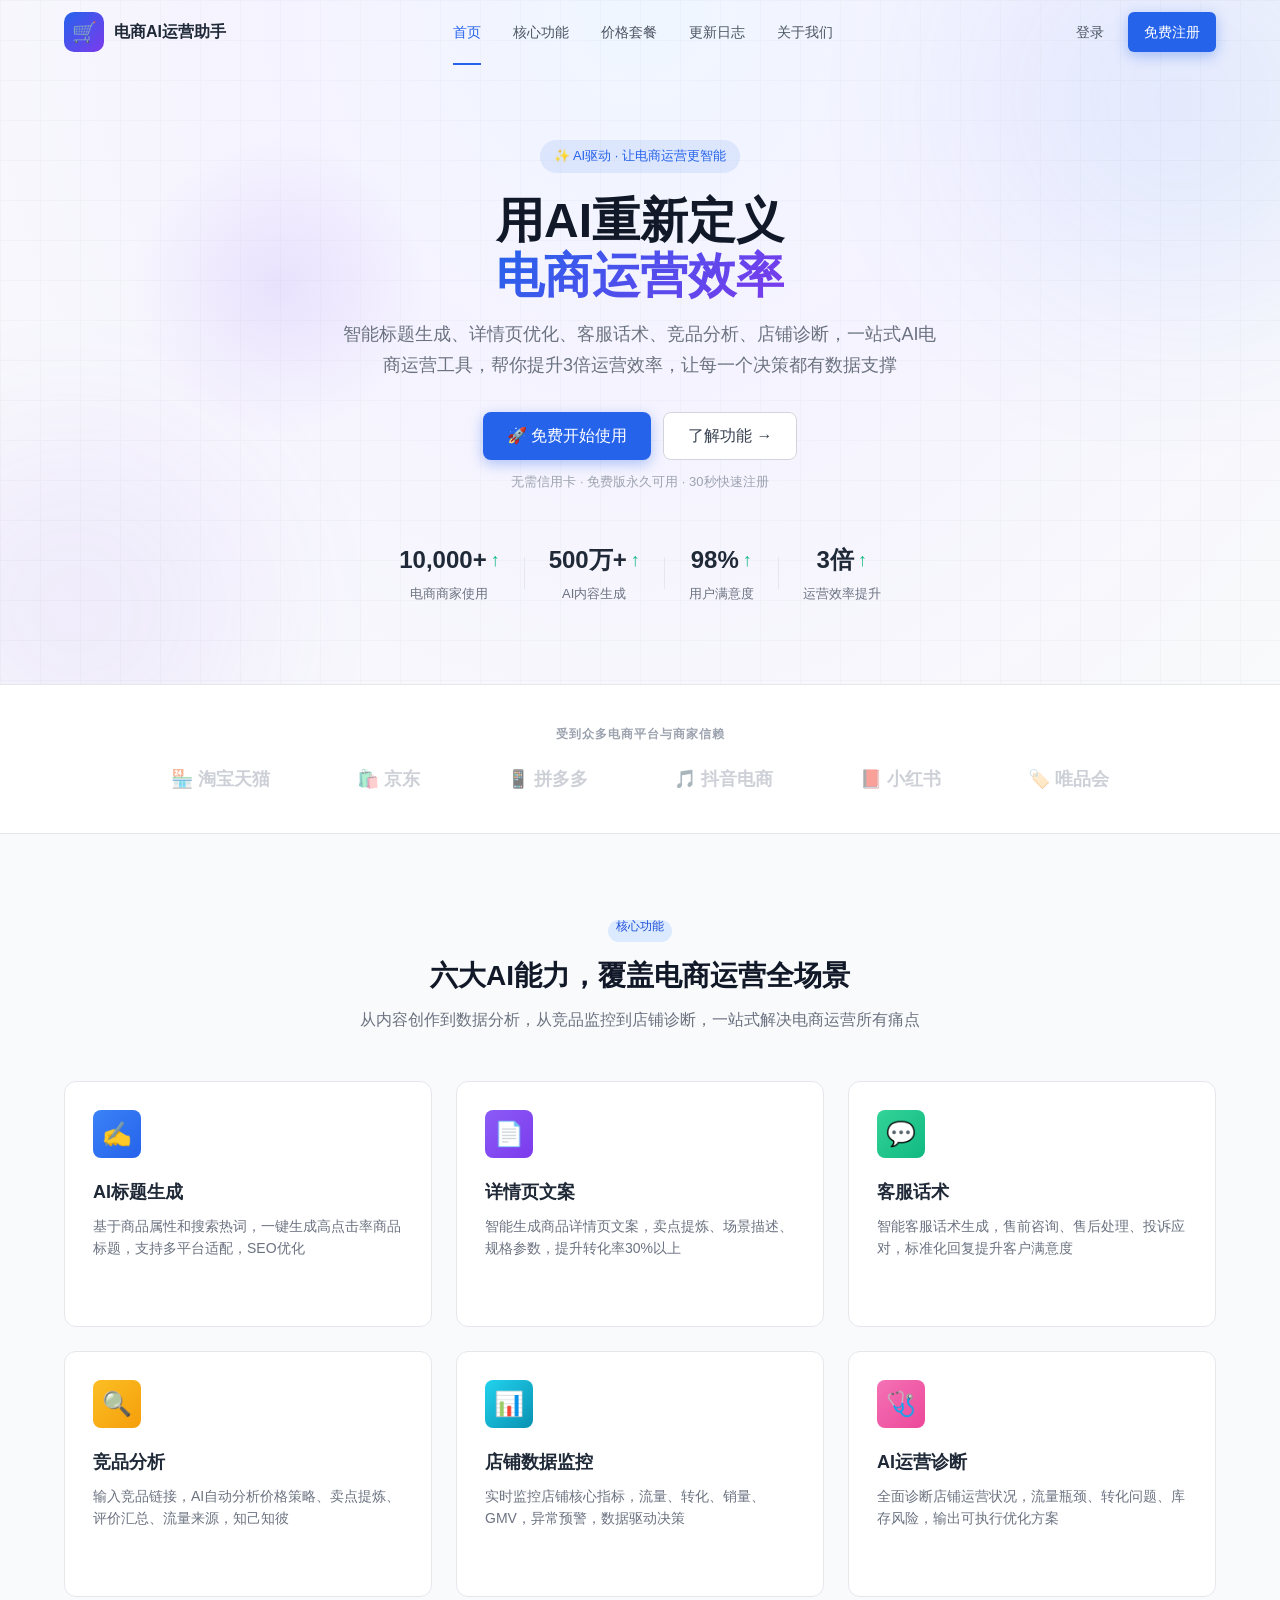
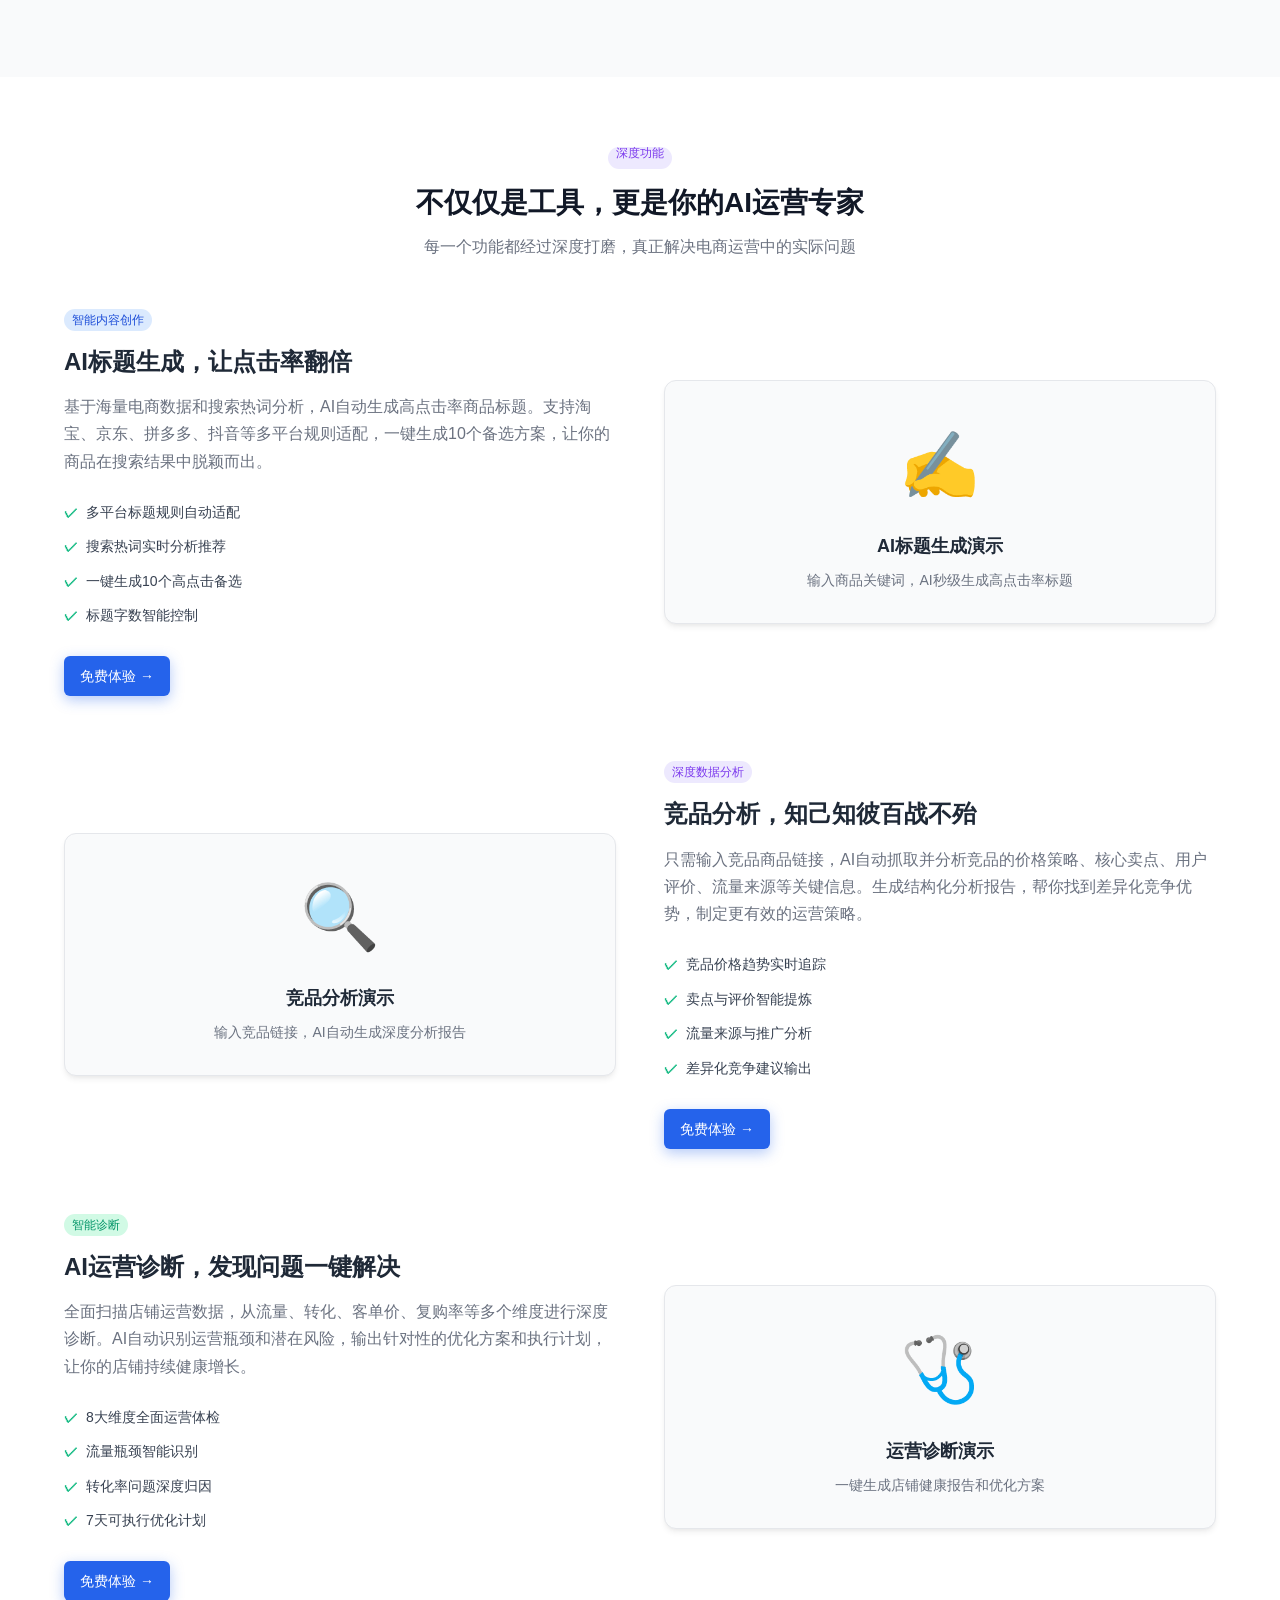
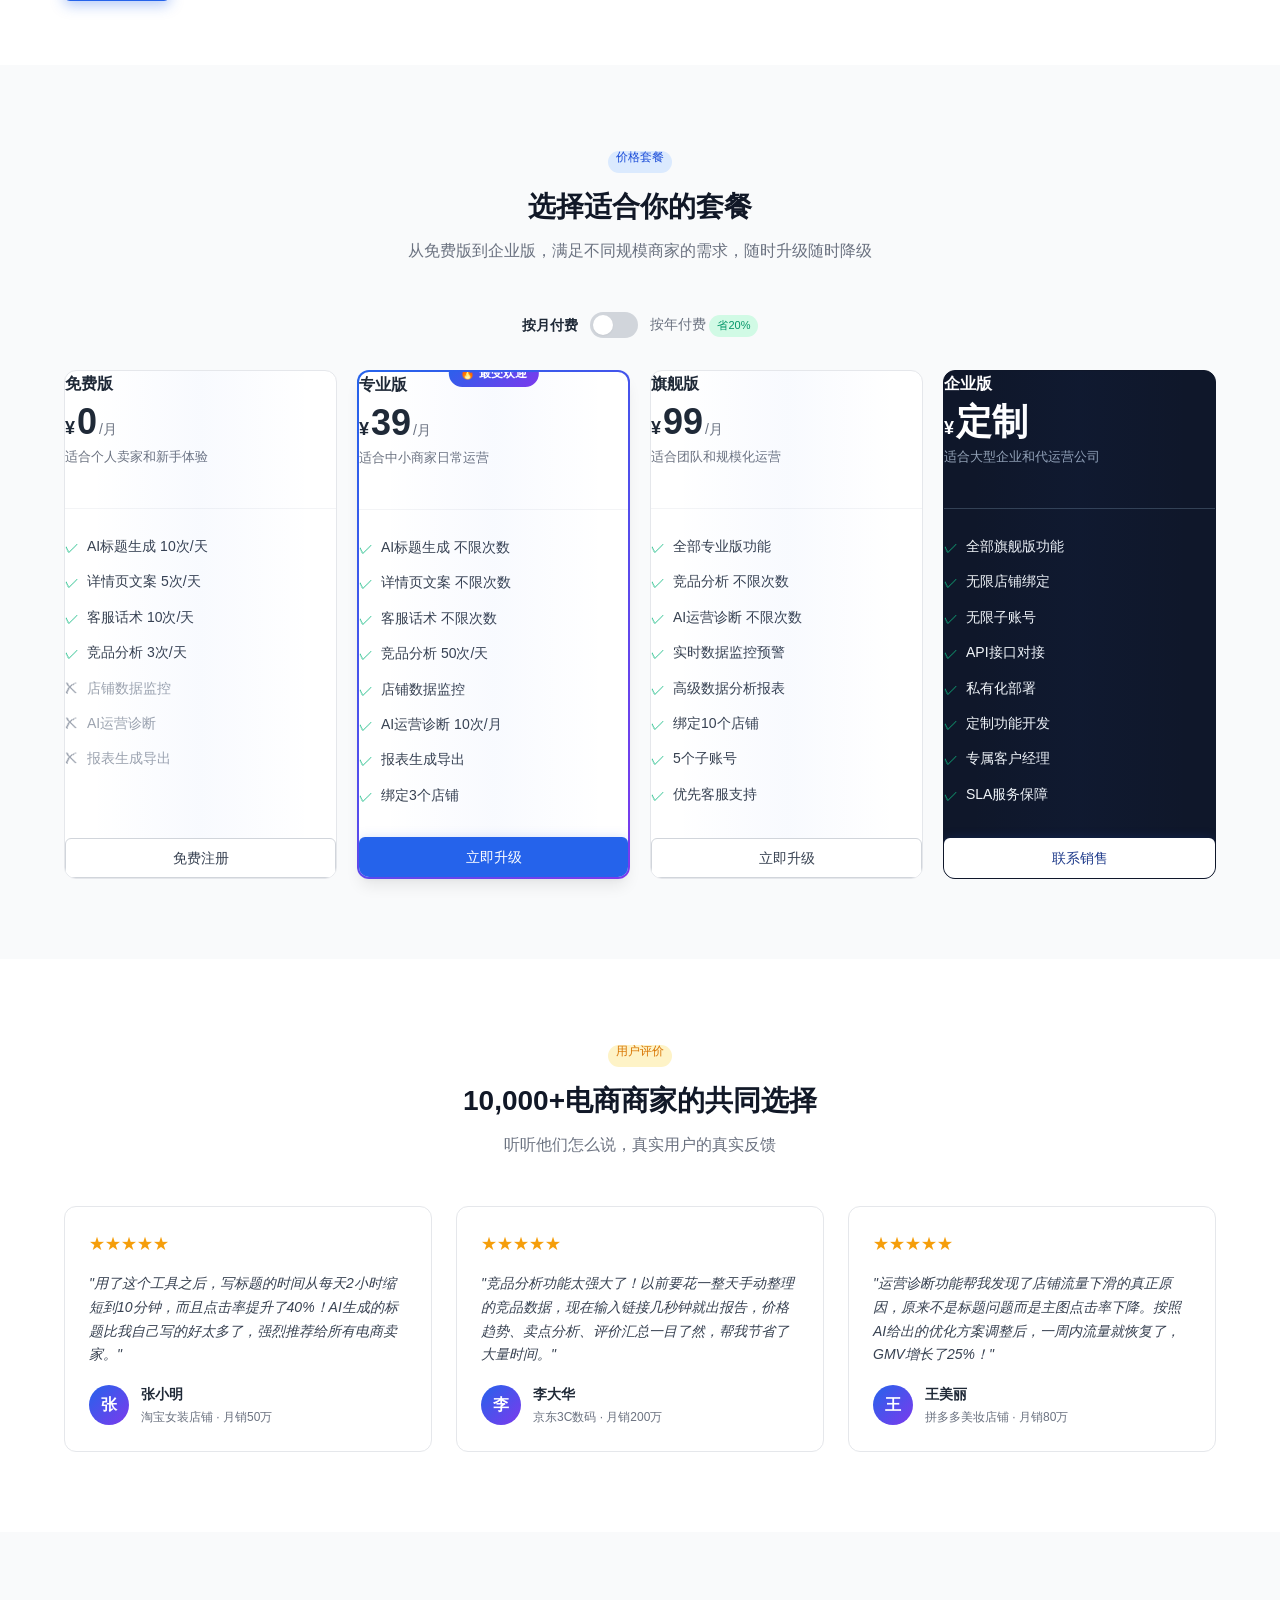
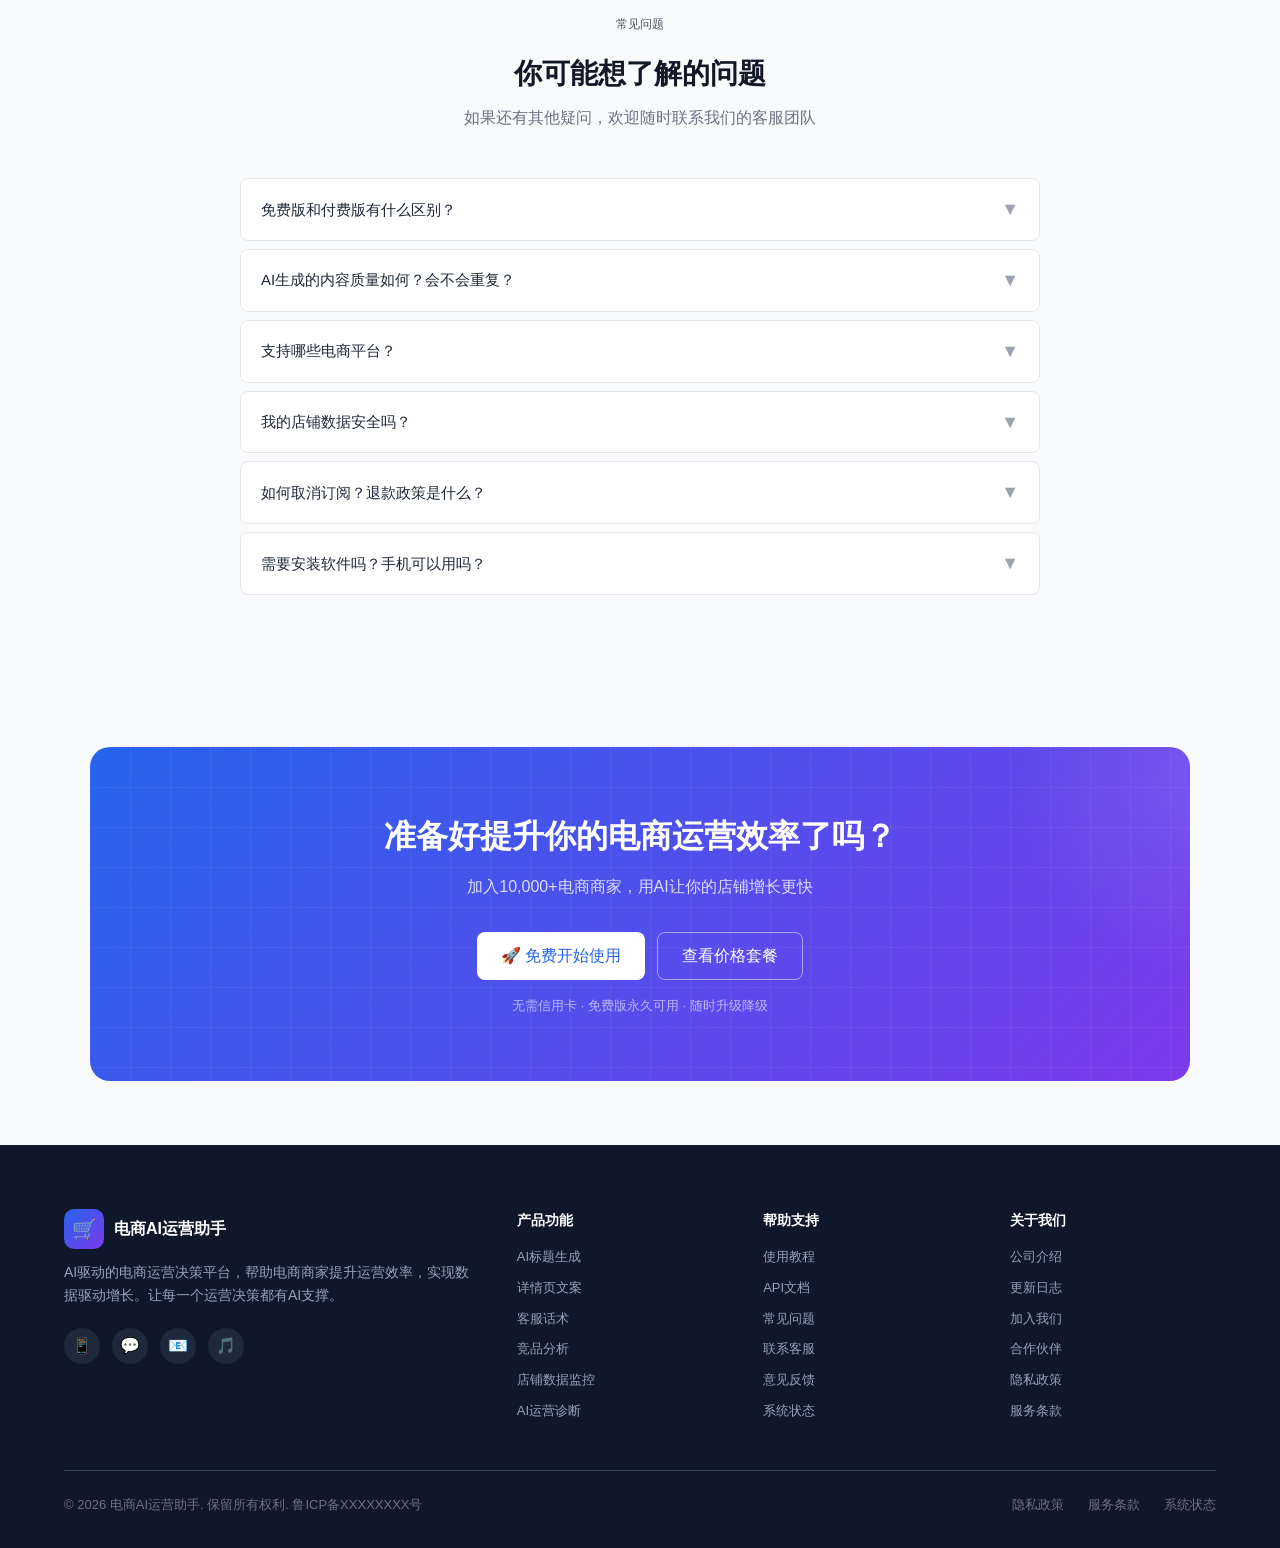
==== commit e3c4b8cd: "Add files via upload" ====
--- a/templates/index.html
+++ b/templates/index.html
@@ -1,1077 +1,3692 @@
 <!DOCTYPE html>
 <html lang="zh-CN">
 <head>
-    <meta charset="UTF-8">
-    <meta name="viewport" content="width=device-width, initial-scale=1.0">
-    <title>电商AI运营助手 - 一站式电商AI运营工具</title>
-    <link rel="stylesheet" href="/static/css/style.css">
+  <meta charset="UTF-8">
+  <meta name="viewport" content="width=device-width, initial-scale=1.0">
+  <title>电商AI运营助手 - 智能电商运营决策平台</title>
+  <meta name="description" content="AI驱动的电商运营助手，智能标题生成、详情页优化、客服话术、竞品分析、店铺诊断，让电商运营更高效">
+  <link rel="stylesheet" href="/static/css/style.css">
 </head>
 <body>
 
-<!-- ==================== 前台首页 ==================== -->
-<div id="page-landing" class="page active">
-    <!-- 顶部导航 -->
-    <nav class="front-nav">
-        <div class="nav-inner">
-            <div class="logo" onclick="showPage('landing')">
-                <span class="logo-icon">🛒</span>
-                <span class="logo-text">电商AI运营助手</span>
-            </div>
-            <div class="nav-menu">
-                <a href="javascript:void(0)" onclick="showPage('landing')">首页</a>
-                <a href="javascript:void(0)" onclick="scrollToFeatures()">功能介绍</a>
-                <a href="javascript:void(0)" onclick="showPage('pricing')">价格套餐</a>
-                <a href="javascript:void(0)" onclick="showPage('help')">使用教程</a>
-                <a href="javascript:void(0)" onclick="showPage('help')">帮助中心</a>
-            </div>
-            <div class="nav-btns">
-                <button class="btn btn-outline btn-sm" onclick="showPage('login')">登录</button>
-                <button class="btn btn-primary btn-sm" onclick="showPage('register')">免费注册</button>
-            </div>
-        </div>
-    </nav>
-
-    <!-- 首屏Banner -->
-    <section class="hero-banner">
-        <div class="hero-content">
-            <h1 class="hero-title">一站式电商AI运营助手，解放卖家双手</h1>
-            <p class="hero-subtitle">AI生成标题/详情/话术、竞品监控、店铺数据可视化、智能运营诊断、自动生成报表</p>
-            <div class="hero-btns">
-                <button class="btn btn-primary btn-lg" onclick="showPage('register')">立即免费试用</button>
-                <button class="btn btn-outline-white btn-lg" onclick="scrollToFeatures()">查看功能详情</button>
-            </div>
-        </div>
-        <div class="hero-decor">
-            <div class="decor-card decor-1">📈 销量+35%</div>
-            <div class="decor-card decor-2">🤖 AI生成中</div>
-            <div class="decor-card decor-3">🎯 转化率+28%</div>
-        </div>
-    </section>
-
-    <!-- 核心功能介绍 -->
-    <section id="features-section" class="features-section">
-        <div class="container">
-            <h2 class="section-title">六大核心功能，全覆盖电商运营需求</h2>
-            <p class="section-desc">从内容生成到数据分析，AI全方位赋能你的电商店铺</p>
-            <div class="features-grid">
-                <div class="feature-card" onclick="goToFunction('title')">
-                    <div class="feature-icon icon-1">📝</div>
-                    <h3>AI商品内容生成</h3>
-                    <p>一键标题、详情页、卖点文案批量生成，适配淘宝/拼多多/抖音/小红书</p>
-                </div>
-                <div class="feature-card" onclick="goToFunction('competitor')">
-                    <div class="feature-icon icon-2">🔍</div>
-                    <h3>竞品数据分析</h3>
-                    <p>自动爬取同行价格、销量、评价、活动策略，知己知彼百战不殆</p>
-                </div>
-                <div class="feature-card" onclick="goToFunction('shop-data')">
-                    <div class="feature-icon icon-3">📊</div>
-                    <h3>店铺数据看板</h3>
-                    <p>流量、订单、转化、营收实时可视化监控，数据异常自动预警</p>
-                </div>
-                <div class="feature-card" onclick="goToFunction('diagnosis')">
-                    <div class="feature-icon icon-4">💡</div>
-                    <h3>AI智能运营建议</h3>
-                    <p>数据自动诊断，给出可落地优化方案，7天执行计划直接照做</p>
-                </div>
-                <div class="feature-card" onclick="goToFunction('report')">
-                    <div class="feature-icon icon-5">📋</div>
-                    <h3>自动化报表</h3>
-                    <p>一键生成周报、月报、店铺运营总结，支持导出Word/PDF/Excel</p>
-                </div>
-                <div class="feature-card" onclick="goToFunction('service')">
-                    <div class="feature-icon icon-6">💬</div>
-                    <h3>智能客服话术</h3>
-                    <p>售前、售中、售后全自动话术生成，5种风格一键复制直接用</p>
-                </div>
-            </div>
-        </div>
-    </section>
-
-    <!-- 价格套餐 -->
-    <section class="pricing-section">
-        <div class="container">
-            <h2 class="section-title">透明定价，按需选择</h2>
-            <p class="section-desc">免费版永久可用，付费版解锁全部功能</p>
-            <div class="pricing-grid">
-                <div class="price-card">
-                    <div class="price-name">免费版</div>
-                    <div class="price-amount">¥0<span>/永久</span></div>
-                    <ul class="price-features">
-                        <li>✓ AI生成每日10次</li>
-                        <li>✓ 竞品分析每日3次</li>
-                        <li>✗ 数据导出</li>
-                        <li>✗ AI运营诊断</li>
-                        <li>✗ 月报生成</li>
-                        <li>✗ 多店铺管理</li>
-                    </ul>
-                    <button class="btn btn-outline btn-block" onclick="showPage('register')">立即开通</button>
-                </div>
-                <div class="price-card price-card-hot">
-                    <div class="hot-tag">最受欢迎</div>
-                    <div class="price-name">月付版</div>
-                    <div class="price-amount">¥39<span>/月</span></div>
-                    <ul class="price-features">
-                        <li>✓ AI生成不限次数</li>
-                        <li>✓ 竞品分析不限次数</li>
-                        <li>✓ 数据导出</li>
-                        <li>✓ AI运营诊断</li>
-                        <li>✓ 月报生成</li>
-                        <li>✗ 多店铺管理</li>
-                    </ul>
-                    <button class="btn btn-primary btn-block" onclick="showPage('register')">立即开通</button>
-                </div>
-                <div class="price-card">
-                    <div class="price-name">年付版</div>
-                    <div class="price-amount">¥399<span>/年</span></div>
-                    <ul class="price-features">
-                        <li>✓ AI生成不限次数</li>
-                        <li>✓ 竞品分析不限次数</li>
-                        <li>✓ 数据导出</li>
-                        <li>✓ AI运营诊断</li>
-                        <li>✓ 月报生成</li>
-                        <li>✗ 多店铺管理</li>
-                    </ul>
-                    <button class="btn btn-outline btn-block" onclick="showPage('register')">立即开通</button>
-                </div>
-                <div class="price-card">
-                    <div class="price-name">企业版</div>
-                    <div class="price-amount">¥199<span>/月起</span></div>
-                    <ul class="price-features">
-                        <li>✓ 全部功能无限制</li>
-                        <li>✓ 支持10店绑定</li>
-                        <li>✓ API数据对接</li>
-                        <li>✓ 批量AI生成</li>
-                        <li>✓ 定制报表</li>
-                        <li>✓ 专属客服对接</li>
-                    </ul>
-                    <button class="btn btn-outline btn-block" onclick="showPage('register')">联系客服</button>
-                </div>
-            </div>
-        </div>
-    </section>
-
-    <!-- 底部Footer -->
-    <footer class="front-footer">
-        <div class="container">
-            <div class="footer-grid">
-                <div class="footer-col">
-                    <div class="logo">
-                        <span class="logo-icon">🛒</span>
-                        <span class="logo-text">电商AI运营助手</span>
+<!-- 页面加载动画 -->
+<div class="page-loader" id="pageLoader">
+  <div class="page-loader-logo">🛒</div>
+  <div class="page-loader-text">电商AI运营助手</div>
+  <div class="page-loader-bar"><div class="page-loader-bar-fill"></div></div>
+</div>
+
+<!-- ==================== 首页 Landing Page ==================== -->
+<div id="page-home" class="page active">
+
+  <!-- 导航栏 -->
+  <nav class="landing-nav" id="landingNav">
+    <div class="nav-container">
+      <div class="nav-logo" onclick="showPage('home')">
+        <div class="nav-logo-icon">🛒</div>
+        <span class="nav-logo-text">电商AI运营助手</span>
+      </div>
+      <div class="nav-links">
+        <span class="nav-link active" onclick="scrollToSection('hero')">首页</span>
+        <span class="nav-link" onclick="scrollToSection('features')">核心功能</span>
+        <span class="nav-link" onclick="scrollToSection('pricing')">价格套餐</span>
+        <span class="nav-link" onclick="showPage('changelog')">更新日志</span>
+        <span class="nav-link" onclick="showPage('about')">关于我们</span>
+      </div>
+      <div class="nav-actions">
+        <button class="btn btn-ghost btn-md" onclick="showPage('login')">登录</button>
+        <button class="btn btn-primary btn-md" onclick="showPage('register')">免费注册</button>
+      </div>
+    </div>
+  </nav>
+
+  <!-- Hero主视觉区 -->
+  <section class="hero-section" id="hero">
+    <div class="hero-glow-1"></div>
+    <div class="hero-glow-2"></div>
+    <div class="hero-container">
+      <div class="hero-badge">✨ AI驱动 · 让电商运营更智能</div>
+      <h1 class="hero-title">用AI重新定义<br><span class="gradient-text">电商运营效率</span></h1>
+      <p class="hero-subtitle">智能标题生成、详情页优化、客服话术、竞品分析、店铺诊断，一站式AI电商运营工具，帮你提升3倍运营效率，让每一个决策都有数据支撑</p>
+      <div class="hero-buttons">
+        <button class="btn btn-primary btn-lg" onclick="showPage('register')">🚀 免费开始使用</button>
+        <button class="btn btn-secondary btn-lg" onclick="scrollToSection('features')">了解功能 →</button>
+      </div>
+      <p class="hero-note">无需信用卡 · 免费版永久可用 · 30秒快速注册</p>
+
+      <div class="hero-stats">
+        <div class="hero-stat">
+          <div class="hero-stat-value">10,000+ <span class="up">↑</span></div>
+          <div class="hero-stat-label">电商商家使用</div>
+        </div>
+        <div class="hero-stat-divider"></div>
+        <div class="hero-stat">
+          <div class="hero-stat-value">500万+ <span class="up">↑</span></div>
+          <div class="hero-stat-label">AI内容生成</div>
+        </div>
+        <div class="hero-stat-divider"></div>
+        <div class="hero-stat">
+          <div class="hero-stat-value">98% <span class="up">↑</span></div>
+          <div class="hero-stat-label">用户满意度</div>
+        </div>
+        <div class="hero-stat-divider"></div>
+        <div class="hero-stat">
+          <div class="hero-stat-value">3倍 <span class="up">↑</span></div>
+          <div class="hero-stat-label">运营效率提升</div>
+        </div>
+      </div>
+    </div>
+  </section>
+
+  <!-- 信任背书条 -->
+  <section class="trust-section">
+    <div class="section-container">
+      <p class="trust-title">受到众多电商平台与商家信赖</p>
+      <div class="trust-logos">
+        <div class="trust-logo">🏪 淘宝天猫</div>
+        <div class="trust-logo">🛍️ 京东</div>
+        <div class="trust-logo">📱 拼多多</div>
+        <div class="trust-logo">🎵 抖音电商</div>
+        <div class="trust-logo">📕 小红书</div>
+        <div class="trust-logo">🏷️ 唯品会</div>
+      </div>
+    </div>
+  </section>
+
+  <!-- 六大核心功能区 -->
+  <section class="features-section" id="features">
+    <div class="section-container">
+      <div class="section-header">
+        <span class="tag tag-primary section-tag">核心功能</span>
+        <h2 class="section-title">六大AI能力，覆盖电商运营全场景</h2>
+        <p class="section-subtitle">从内容创作到数据分析，从竞品监控到店铺诊断，一站式解决电商运营所有痛点</p>
+      </div>
+
+      <div class="features-grid">
+        <div class="feature-card reveal-scale reveal-delay-1" onclick="showPage('register')">
+          <div class="feature-icon blue">✍️</div>
+          <h3 class="feature-title">AI标题生成</h3>
+          <p class="feature-desc">基于商品属性和搜索热词，一键生成高点击率商品标题，支持多平台适配，SEO优化</p>
+          <span class="feature-link">立即体验 →</span>
+        </div>
+
+        <div class="feature-card reveal-scale reveal-delay-2" onclick="showPage('register')">
+          <div class="feature-icon purple">📄</div>
+          <h3 class="feature-title">详情页文案</h3>
+          <p class="feature-desc">智能生成商品详情页文案，卖点提炼、场景描述、规格参数，提升转化率30%以上</p>
+          <span class="feature-link">立即体验 →</span>
+        </div>
+
+        <div class="feature-card reveal-scale reveal-delay-3" onclick="showPage('register')">
+          <div class="feature-icon green">💬</div>
+          <h3 class="feature-title">客服话术</h3>
+          <p class="feature-desc">智能客服话术生成，售前咨询、售后处理、投诉应对，标准化回复提升客户满意度</p>
+          <span class="feature-link">立即体验 →</span>
+        </div>
+
+        <div class="feature-card reveal-scale reveal-delay-1" onclick="showPage('register')">
+          <div class="feature-icon orange">🔍</div>
+          <h3 class="feature-title">竞品分析</h3>
+          <p class="feature-desc">输入竞品链接，AI自动分析价格策略、卖点提炼、评价汇总、流量来源，知己知彼</p>
+          <span class="feature-link">立即体验 →</span>
+        </div>
+
+        <div class="feature-card reveal-scale reveal-delay-2" onclick="showPage('register')">
+          <div class="feature-icon cyan">📊</div>
+          <h3 class="feature-title">店铺数据监控</h3>
+          <p class="feature-desc">实时监控店铺核心指标，流量、转化、销量、GMV，异常预警，数据驱动决策</p>
+          <span class="feature-link">立即体验 →</span>
+        </div>
+
+        <div class="feature-card reveal-scale reveal-delay-3" onclick="showPage('register')">
+          <div class="feature-icon pink">🩺</div>
+          <h3 class="feature-title">AI运营诊断</h3>
+          <p class="feature-desc">全面诊断店铺运营状况，流量瓶颈、转化问题、库存风险，输出可执行优化方案</p>
+          <span class="feature-link">立即体验 →</span>
+        </div>
+      </div>
+    </div>
+  </section>
+
+  <!-- 功能详情展示区 -->
+  <section class="feature-detail-section">
+    <div class="section-container">
+      <div class="section-header">
+        <span class="tag tag-purple section-tag">深度功能</span>
+        <h2 class="section-title">不仅仅是工具，更是你的AI运营专家</h2>
+        <p class="section-subtitle">每一个功能都经过深度打磨，真正解决电商运营中的实际问题</p>
+      </div>
+
+      <!-- 功能详情1 -->
+      <div class="feature-detail-row">
+        <div class="feature-detail-text">
+          <span class="tag tag-primary">智能内容创作</span>
+          <h3 class="feature-detail-title">AI标题生成，让点击率翻倍</h3>
+          <p class="feature-detail-desc">基于海量电商数据和搜索热词分析，AI自动生成高点击率商品标题。支持淘宝、京东、拼多多、抖音等多平台规则适配，一键生成10个备选方案，让你的商品在搜索结果中脱颖而出。</p>
+          <div class="feature-detail-list">
+            <div class="feature-detail-list-item"><span class="check">✓</span> 多平台标题规则自动适配</div>
+            <div class="feature-detail-list-item"><span class="check">✓</span> 搜索热词实时分析推荐</div>
+            <div class="feature-detail-list-item"><span class="check">✓</span> 一键生成10个高点击备选</div>
+            <div class="feature-detail-list-item"><span class="check">✓</span> 标题字数智能控制</div>
+          </div>
+          <button class="btn btn-primary btn-md" onclick="showPage('register')">免费体验 →</button>
+        </div>
+        <div class="feature-detail-visual">
+          <div class="feature-detail-visual-card">
+            <div class="feature-detail-visual-icon">✍️</div>
+            <h4 class="feature-detail-visual-title">AI标题生成演示</h4>
+            <p class="feature-detail-visual-desc">输入商品关键词，AI秒级生成高点击率标题</p>
+          </div>
+        </div>
+      </div>
+
+      <!-- 功能详情2 -->
+      <div class="feature-detail-row reverse">
+        <div class="feature-detail-text">
+          <span class="tag tag-purple">深度数据分析</span>
+          <h3 class="feature-detail-title">竞品分析，知己知彼百战不殆</h3>
+          <p class="feature-detail-desc">只需输入竞品商品链接，AI自动抓取并分析竞品的价格策略、核心卖点、用户评价、流量来源等关键信息。生成结构化分析报告，帮你找到差异化竞争优势，制定更有效的运营策略。</p>
+          <div class="feature-detail-list">
+            <div class="feature-detail-list-item"><span class="check">✓</span> 竞品价格趋势实时追踪</div>
+            <div class="feature-detail-list-item"><span class="check">✓</span> 卖点与评价智能提炼</div>
+            <div class="feature-detail-list-item"><span class="check">✓</span> 流量来源与推广分析</div>
+            <div class="feature-detail-list-item"><span class="check">✓</span> 差异化竞争建议输出</div>
+          </div>
+          <button class="btn btn-primary btn-md" onclick="showPage('register')">免费体验 →</button>
+        </div>
+        <div class="feature-detail-visual">
+          <div class="feature-detail-visual-card">
+            <div class="feature-detail-visual-icon">🔍</div>
+            <h4 class="feature-detail-visual-title">竞品分析演示</h4>
+            <p class="feature-detail-visual-desc">输入竞品链接，AI自动生成深度分析报告</p>
+          </div>
+        </div>
+      </div>
+
+      <!-- 功能详情3 -->
+      <div class="feature-detail-row">
+        <div class="feature-detail-text">
+          <span class="tag tag-success">智能诊断</span>
+          <h3 class="feature-detail-title">AI运营诊断，发现问题一键解决</h3>
+          <p class="feature-detail-desc">全面扫描店铺运营数据，从流量、转化、客单价、复购率等多个维度进行深度诊断。AI自动识别运营瓶颈和潜在风险，输出针对性的优化方案和执行计划，让你的店铺持续健康增长。</p>
+          <div class="feature-detail-list">
+            <div class="feature-detail-list-item"><span class="check">✓</span> 8大维度全面运营体检</div>
+            <div class="feature-detail-list-item"><span class="check">✓</span> 流量瓶颈智能识别</div>
+            <div class="feature-detail-list-item"><span class="check">✓</span> 转化率问题深度归因</div>
+            <div class="feature-detail-list-item"><span class="check">✓</span> 7天可执行优化计划</div>
+          </div>
+          <button class="btn btn-primary btn-md" onclick="showPage('register')">免费体验 →</button>
+        </div>
+        <div class="feature-detail-visual">
+          <div class="feature-detail-visual-card">
+            <div class="feature-detail-visual-icon">🩺</div>
+            <h4 class="feature-detail-visual-title">运营诊断演示</h4>
+            <p class="feature-detail-visual-desc">一键生成店铺健康报告和优化方案</p>
+          </div>
+        </div>
+      </div>
+    </div>
+  </section>
+
+  <!-- 价格套餐区 -->
+  <section class="pricing-section" id="pricing">
+    <div class="section-container">
+      <div class="section-header">
+        <span class="tag tag-primary section-tag">价格套餐</span>
+        <h2 class="section-title">选择适合你的套餐</h2>
+        <p class="section-subtitle">从免费版到企业版，满足不同规模商家的需求，随时升级随时降级</p>
+      </div>
+
+      <div class="pricing-toggle">
+        <span class="pricing-toggle-label active" id="monthlyLabel" onclick="setPricingMode('monthly')">按月付费</span>
+        <div class="pricing-toggle-switch" id="pricingToggle" onclick="togglePricingMode()"></div>
+        <span class="pricing-toggle-label" id="yearlyLabel" onclick="setPricingMode('yearly')">按年付费 <span class="tag tag-success" style="font-size:11px;">省20%</span></span>
+      </div>
+
+      <div class="pricing-grid">
+        <!-- 免费版 -->
+        <div class="pricing-card reveal-scale reveal-delay-1">
+          <h3 class="pricing-name">免费版</h3>
+          <div class="pricing-price">
+            <span class="currency">¥</span>
+            <span class="amount">0</span>
+            <span class="period">/月</span>
+          </div>
+          <p class="pricing-desc">适合个人卖家和新手体验</p>
+          <div class="pricing-divider"></div>
+          <div class="pricing-features">
+            <div class="pricing-feature included"><span class="pricing-feature-icon check">✓</span> AI标题生成 10次/天</div>
+            <div class="pricing-feature included"><span class="pricing-feature-icon check">✓</span> 详情页文案 5次/天</div>
+            <div class="pricing-feature included"><span class="pricing-feature-icon check">✓</span> 客服话术 10次/天</div>
+            <div class="pricing-feature included"><span class="pricing-feature-icon check">✓</span> 竞品分析 3次/天</div>
+            <div class="pricing-feature excluded"><span class="pricing-feature-icon cross">✗</span> 店铺数据监控</div>
+            <div class="pricing-feature excluded"><span class="pricing-feature-icon cross">✗</span> AI运营诊断</div>
+            <div class="pricing-feature excluded"><span class="pricing-feature-icon cross">✗</span> 报表生成导出</div>
+          </div>
+          <button class="btn btn-secondary btn-md btn-block" onclick="showPage('register')">免费注册</button>
+        </div>
+
+        <!-- 专业版 -->
+        <div class="pricing-card recommended reveal-scale reveal-delay-2">
+          <div class="pricing-badge">🔥 最受欢迎</div>
+          <h3 class="pricing-name">专业版</h3>
+          <div class="pricing-price">
+            <span class="currency">¥</span>
+            <span class="amount" id="proPrice">39</span>
+            <span class="period" id="proPeriod">/月</span>
+          </div>
+          <p class="pricing-desc">适合中小商家日常运营</p>
+          <div class="pricing-divider"></div>
+          <div class="pricing-features">
+            <div class="pricing-feature included"><span class="pricing-feature-icon check">✓</span> AI标题生成 不限次数</div>
+            <div class="pricing-feature included"><span class="pricing-feature-icon check">✓</span> 详情页文案 不限次数</div>
+            <div class="pricing-feature included"><span class="pricing-feature-icon check">✓</span> 客服话术 不限次数</div>
+            <div class="pricing-feature included"><span class="pricing-feature-icon check">✓</span> 竞品分析 50次/天</div>
+            <div class="pricing-feature included"><span class="pricing-feature-icon check">✓</span> 店铺数据监控</div>
+            <div class="pricing-feature included"><span class="pricing-feature-icon check">✓</span> AI运营诊断 10次/月</div>
+            <div class="pricing-feature included"><span class="pricing-feature-icon check">✓</span> 报表生成导出</div>
+            <div class="pricing-feature included"><span class="pricing-feature-icon check">✓</span> 绑定3个店铺</div>
+          </div>
+          <button class="btn btn-primary btn-md btn-block" onclick="showPage('register')">立即升级</button>
+        </div>
+
+        <!-- 旗舰版 -->
+        <div class="pricing-card reveal-scale reveal-delay-3">
+          <h3 class="pricing-name">旗舰版</h3>
+          <div class="pricing-price">
+            <span class="currency">¥</span>
+            <span class="amount" id="ultimatePrice">99</span>
+            <span class="period" id="ultimatePeriod">/月</span>
+          </div>
+          <p class="pricing-desc">适合团队和规模化运营</p>
+          <div class="pricing-divider"></div>
+          <div class="pricing-features">
+            <div class="pricing-feature included"><span class="pricing-feature-icon check">✓</span> 全部专业版功能</div>
+            <div class="pricing-feature included"><span class="pricing-feature-icon check">✓</span> 竞品分析 不限次数</div>
+            <div class="pricing-feature included"><span class="pricing-feature-icon check">✓</span> AI运营诊断 不限次数</div>
+            <div class="pricing-feature included"><span class="pricing-feature-icon check">✓</span> 实时数据监控预警</div>
+            <div class="pricing-feature included"><span class="pricing-feature-icon check">✓</span> 高级数据分析报表</div>
+            <div class="pricing-feature included"><span class="pricing-feature-icon check">✓</span> 绑定10个店铺</div>
+            <div class="pricing-feature included"><span class="pricing-feature-icon check">✓</span> 5个子账号</div>
+            <div class="pricing-feature included"><span class="pricing-feature-icon check">✓</span> 优先客服支持</div>
+          </div>
+          <button class="btn btn-secondary btn-md btn-block" onclick="showPage('register')">立即升级</button>
+        </div>
+
+        <!-- 企业版 -->
+        <div class="pricing-card enterprise reveal-scale reveal-delay-4">
+          <h3 class="pricing-name">企业版</h3>
+          <div class="pricing-price">
+            <span class="currency">¥</span>
+            <span class="amount">定制</span>
+          </div>
+          <p class="pricing-desc">适合大型企业和代运营公司</p>
+          <div class="pricing-divider"></div>
+          <div class="pricing-features">
+            <div class="pricing-feature included"><span class="pricing-feature-icon check">✓</span> 全部旗舰版功能</div>
+            <div class="pricing-feature included"><span class="pricing-feature-icon check">✓</span> 无限店铺绑定</div>
+            <div class="pricing-feature included"><span class="pricing-feature-icon check">✓</span> 无限子账号</div>
+            <div class="pricing-feature included"><span class="pricing-feature-icon check">✓</span> API接口对接</div>
+            <div class="pricing-feature included"><span class="pricing-feature-icon check">✓</span> 私有化部署</div>
+            <div class="pricing-feature included"><span class="pricing-feature-icon check">✓</span> 定制功能开发</div>
+            <div class="pricing-feature included"><span class="pricing-feature-icon check">✓</span> 专属客户经理</div>
+            <div class="pricing-feature included"><span class="pricing-feature-icon check">✓</span> SLA服务保障</div>
+          </div>
+          <button class="btn btn-primary btn-md btn-block" style="background:#fff;color:#1E3A8A;" onclick="showToast('info','请联系客服咨询企业版方案')">联系销售</button>
+        </div>
+      </div>
+    </div>
+  </section>
+
+  <!-- 用户评价区 -->
+  <section class="testimonials-section">
+    <div class="section-container">
+      <div class="section-header">
+        <span class="tag tag-warning section-tag">用户评价</span>
+        <h2 class="section-title">10,000+电商商家的共同选择</h2>
+        <p class="section-subtitle">听听他们怎么说，真实用户的真实反馈</p>
+      </div>
+
+      <div class="testimonials-grid">
+        <div class="testimonial-card reveal-scale reveal-delay-1">
+          <div class="testimonial-stars">★★★★★</div>
+          <p class="testimonial-content">"用了这个工具之后，写标题的时间从每天2小时缩短到10分钟，而且点击率提升了40%！AI生成的标题比我自己写的好太多了，强烈推荐给所有电商卖家。"</p>
+          <div class="testimonial-user">
+            <div class="testimonial-avatar">张</div>
+            <div class="testimonial-info">
+              <div class="testimonial-name">张小明</div>
+              <div class="testimonial-shop">淘宝女装店铺 · 月销50万</div>
+            </div>
+          </div>
+        </div>
+
+        <div class="testimonial-card">
+          <div class="testimonial-stars">★★★★★</div>
+          <p class="testimonial-content">"竞品分析功能太强大了！以前要花一整天手动整理的竞品数据，现在输入链接几秒钟就出报告，价格趋势、卖点分析、评价汇总一目了然，帮我节省了大量时间。"</p>
+          <div class="testimonial-user">
+            <div class="testimonial-avatar">李</div>
+            <div class="testimonial-info">
+              <div class="testimonial-name">李大华</div>
+              <div class="testimonial-shop">京东3C数码 · 月销200万</div>
+            </div>
+          </div>
+        </div>
+
+        <div class="testimonial-card">
+          <div class="testimonial-stars">★★★★★</div>
+          <p class="testimonial-content">"运营诊断功能帮我发现了店铺流量下滑的真正原因，原来不是标题问题而是主图点击率下降。按照AI给出的优化方案调整后，一周内流量就恢复了，GMV增长了25%！"</p>
+          <div class="testimonial-user">
+            <div class="testimonial-avatar">王</div>
+            <div class="testimonial-info">
+              <div class="testimonial-name">王美丽</div>
+              <div class="testimonial-shop">拼多多美妆店铺 · 月销80万</div>
+            </div>
+          </div>
+        </div>
+      </div>
+    </div>
+  </section>
+
+  <!-- FAQ常见问题区 -->
+  <section class="faq-section" id="faq">
+    <div class="section-container">
+      <div class="section-header">
+        <span class="tag tag-info section-tag">常见问题</span>
+        <h2 class="section-title">你可能想了解的问题</h2>
+        <p class="section-subtitle">如果还有其他疑问，欢迎随时联系我们的客服团队</p>
+      </div>
+
+      <div class="faq-list">
+        <div class="faq-item" onclick="toggleFaq(this)">
+          <div class="faq-question">
+            <span class="faq-question-text">免费版和付费版有什么区别？</span>
+            <span class="faq-question-icon">▼</span>
+          </div>
+          <div class="faq-answer">
+            <p class="faq-answer-text">免费版提供基础的AI内容生成功能，每天有使用次数限制，适合个人卖家和新手体验。付费版（专业版/旗舰版/企业版）解锁全部功能，包括不限次数的AI生成、店铺数据监控、AI运营诊断、报表导出等高级功能，适合有一定规模的商家和团队使用。所有付费版均支持7天无理由退款。</p>
+          </div>
+        </div>
+
+        <div class="faq-item" onclick="toggleFaq(this)">
+          <div class="faq-question">
+            <span class="faq-question-text">AI生成的内容质量如何？会不会重复？</span>
+            <span class="faq-question-icon">▼</span>
+          </div>
+          <div class="faq-answer">
+            <p class="faq-answer-text">我们的AI模型基于海量电商数据训练，生成的内容质量经过严格优化。每次生成都会结合你输入的商品信息和当前搜索热词，确保内容的独特性和相关性。标题生成每次会输出10个不同的备选方案，你可以选择最满意的一个，也可以让AI重新生成。我们承诺AI生成的内容不会与其他用户重复。</p>
+          </div>
+        </div>
+
+        <div class="faq-item" onclick="toggleFaq(this)">
+          <div class="faq-question">
+            <span class="faq-question-text">支持哪些电商平台？</span>
+            <span class="faq-question-icon">▼</span>
+          </div>
+          <div class="faq-answer">
+            <p class="faq-answer-text">目前支持淘宝、天猫、京东、拼多多、抖音电商、快手电商、小红书、唯品会等主流电商平台。AI标题生成会根据不同平台的标题规则和字数限制自动适配。竞品分析支持所有主流平台的商品链接解析。店铺绑定功能支持淘宝、天猫、京东、拼多多四大平台的API数据对接，其他平台支持手动导入数据。</p>
+          </div>
+        </div>
+
+        <div class="faq-item" onclick="toggleFaq(this)">
+          <div class="faq-question">
+            <span class="faq-question-text">我的店铺数据安全吗？</span>
+            <span class="faq-question-icon">▼</span>
+          </div>
+          <div class="faq-answer">
+            <p class="faq-answer-text">我们非常重视用户数据安全。所有店铺数据均采用银行级加密存储，传输过程使用HTTPS加密。我们不会将你的店铺数据分享给任何第三方，也不会用于AI模型训练。你可以随时在个人中心删除所有店铺数据和账号。我们通过了ISO 27001信息安全管理体系认证，定期进行安全审计和渗透测试，确保你的数据安全无忧。</p>
+          </div>
+        </div>
+
+        <div class="faq-item" onclick="toggleFaq(this)">
+          <div class="faq-question">
+            <span class="faq-question-text">如何取消订阅？退款政策是什么？</span>
+            <span class="faq-question-icon">▼</span>
+          </div>
+          <div class="faq-answer">
+            <p class="faq-answer-text">你可以随时在个人中心-会员管理中取消自动续费，取消后当前计费周期内仍可继续使用付费功能，到期后自动降级为免费版。我们提供7天无理由退款保障：如果你在购买后7天内对服务不满意，可以联系客服申请全额退款，无需任何理由。超过7天的退款申请将按剩余天数比例退还。企业版定制服务的退款政策以合同约定为准。</p>
+          </div>
+        </div>
+
+        <div class="faq-item" onclick="toggleFaq(this)">
+          <div class="faq-question">
+            <span class="faq-question-text">需要安装软件吗？手机可以用吗？</span>
+            <span class="faq-question-icon">▼</span>
+          </div>
+          <div class="faq-answer">
+            <p class="faq-answer-text">不需要安装任何软件，我们是纯网页版SaaS工具，打开浏览器登录即可使用，支持Chrome、Edge、Firefox、Safari等主流浏览器。同时我们也做了完善的移动端适配，手机浏览器访问同样可以流畅使用所有功能。建议在电脑端使用以获得最佳体验，尤其是数据分析和报表功能。后续我们也会推出微信小程序版本，敬请期待。</p>
+          </div>
+        </div>
+      </div>
+    </div>
+  </section>
+
+  <!-- CTA行动号召区 -->
+  <section class="cta-section">
+    <div class="cta-card">
+      <div class="cta-content">
+        <h2 class="cta-title">准备好提升你的电商运营效率了吗？</h2>
+        <p class="cta-subtitle">加入10,000+电商商家，用AI让你的店铺增长更快</p>
+        <div class="cta-buttons">
+          <button class="btn btn-lg cta-btn-white" onclick="showPage('register')">🚀 免费开始使用</button>
+          <button class="btn btn-lg cta-btn-outline-white" onclick="scrollToSection('pricing')">查看价格套餐</button>
+        </div>
+        <p class="cta-note">无需信用卡 · 免费版永久可用 · 随时升级降级</p>
+      </div>
+    </div>
+  </section>
+
+  <!-- 页脚 -->
+  <footer class="footer">
+    <div class="footer-container">
+      <div class="footer-grid">
+        <div class="footer-brand">
+          <div class="nav-logo">
+            <div class="nav-logo-icon">🛒</div>
+            <span class="nav-logo-text" style="color:#fff;">电商AI运营助手</span>
+          </div>
+          <p class="footer-brand-desc">AI驱动的电商运营决策平台，帮助电商商家提升运营效率，实现数据驱动增长。让每一个运营决策都有AI支撑。</p>
+          <div class="footer-social">
+            <div class="footer-social-icon">📱</div>
+            <div class="footer-social-icon">💬</div>
+            <div class="footer-social-icon">📧</div>
+            <div class="footer-social-icon">🎵</div>
+          </div>
+        </div>
+
+        <div class="footer-column">
+          <h4 class="footer-column-title">产品功能</h4>
+          <div class="footer-links">
+            <span class="footer-link" onclick="showPage('register')">AI标题生成</span>
+            <span class="footer-link" onclick="showPage('register')">详情页文案</span>
+            <span class="footer-link" onclick="showPage('register')">客服话术</span>
+            <span class="footer-link" onclick="showPage('register')">竞品分析</span>
+            <span class="footer-link" onclick="showPage('register')">店铺数据监控</span>
+            <span class="footer-link" onclick="showPage('register')">AI运营诊断</span>
+          </div>
+        </div>
+
+        <div class="footer-column">
+          <h4 class="footer-column-title">帮助支持</h4>
+          <div class="footer-links">
+            <span class="footer-link" onclick="showToast('info','使用教程即将上线')">使用教程</span>
+            <span class="footer-link" onclick="showToast('info','API文档即将上线')">API文档</span>
+            <span class="footer-link" onclick="scrollToSection('faq')">常见问题</span>
+            <span class="footer-link" onclick="showPage('contact')">联系客服</span>
+            <span class="footer-link" onclick="showPage('dashboard');setTimeout(function(){switchAdminPage('feedback',document.querySelectorAll('.sidebar-nav-item')[20])},300)">意见反馈</span>
+            <span class="footer-link" onclick="showPage('status')">系统状态</span>
+          </div>
+        </div>
+
+        <div class="footer-column">
+          <h4 class="footer-column-title">关于我们</h4>
+          <div class="footer-links">
+            <span class="footer-link" onclick="showPage('about')">公司介绍</span>
+            <span class="footer-link" onclick="showPage('changelog')">更新日志</span>
+            <span class="footer-link" onclick="showToast('info','加入我们即将上线')">加入我们</span>
+            <span class="footer-link" onclick="showToast('info','合作伙伴即将上线')">合作伙伴</span>
+            <span class="footer-link" onclick="showPage('privacy')">隐私政策</span>
+            <span class="footer-link" onclick="showPage('terms')">服务条款</span>
+          </div>
+        </div>
+      </div>
+
+      <div class="footer-bottom">
+        <p class="footer-copyright">© 2026 电商AI运营助手. 保留所有权利. 鲁ICP备XXXXXXXX号</p>
+        <div class="footer-bottom-links">
+          <span class="footer-bottom-link" onclick="showPage('privacy')">隐私政策</span>
+          <span class="footer-bottom-link" onclick="showPage('terms')">服务条款</span>
+          <span class="footer-bottom-link" onclick="showPage('status')">系统状态</span>
+        </div>
+      </div>
+    </div>
+  </footer>
+</div>
+
+<!-- ==================== 登录页 ==================== -->
+<div id="page-login" class="page auth-page">
+  <div class="auth-left">
+    <div class="auth-left-glow-1"></div>
+    <div class="auth-left-glow-2"></div>
+    <div class="auth-left-content">
+      <div class="auth-left-logo">
+        <div class="nav-logo-icon">🛒</div>
+        <span class="nav-logo-text">电商AI运营助手</span>
+      </div>
+      <h2 class="auth-left-title">欢迎回来<br>继续你的智能运营之旅</h2>
+      <p class="auth-left-subtitle">登录后即可使用全部AI功能，让电商运营更高效、更智能</p>
+      <div class="auth-left-features">
+        <div class="auth-left-feature">
+          <div class="auth-left-feature-icon">✓</div>
+          <span class="auth-left-feature-text">AI标题生成，点击率提升40%</span>
+        </div>
+        <div class="auth-left-feature">
+          <div class="auth-left-feature-icon">✓</div>
+          <span class="auth-left-feature-text">竞品深度分析，知己知彼</span>
+        </div>
+        <div class="auth-left-feature">
+          <div class="auth-left-feature-icon">✓</div>
+          <span class="auth-left-feature-text">店铺运营诊断，一键发现问题</span>
+        </div>
+      </div>
+    </div>
+    <div class="auth-left-bottom">
+      <div class="auth-left-avatars">
+        <div class="auth-left-avatar">张</div>
+        <div class="auth-left-avatar">李</div>
+        <div class="auth-left-avatar">王</div>
+      </div>
+      <span class="auth-left-users-text">10,000+商家正在使用</span>
+    </div>
+  </div>
+
+  <div class="auth-right">
+    <div class="auth-right-content">
+      <span class="auth-back" onclick="showPage('home')">← 返回首页</span>
+      <h2 class="auth-title">登录账号</h2>
+      <p class="auth-subtitle">欢迎回来，请输入你的账号信息</p>
+
+      <form id="loginForm" onsubmit="handleLogin(event)">
+        <div class="form-group">
+          <label class="form-label">手机号</label>
+          <div class="input-group">
+            <span class="input-icon">📱</span>
+            <input type="tel" class="form-input" id="loginPhone" placeholder="请输入手机号" maxlength="11" required autocomplete="tel">
+          </div>
+        </div>
+
+        <div class="form-group">
+          <label class="form-label">密码</label>
+          <div class="input-group">
+            <span class="input-icon">🔒</span>
+            <input type="password" class="form-input" id="loginPassword" placeholder="请输入密码" required autocomplete="current-password">
+            <span class="input-suffix">
+              <button type="button" class="btn btn-ghost btn-sm" onclick="togglePassword('loginPassword')" style="height:28px;padding:0 8px;">👁</button>
+            </span>
+          </div>
+        </div>
+
+        <div class="auth-options">
+          <label class="checkbox-label">
+            <input type="checkbox" id="rememberMe" checked> 记住我
+          </label>
+          <span class="auth-forgot" onclick="showToast('info','请联系客服重置密码')">忘记密码？</span>
+        </div>
+
+        <button type="submit" class="btn btn-primary btn-lg btn-block" id="loginBtn">登 录</button>
+      </form>
+
+      <div class="auth-divider">
+        <div class="auth-divider-line"></div>
+        <span class="auth-divider-text">其他登录方式</span>
+        <div class="auth-divider-line"></div>
+      </div>
+
+      <div class="auth-social">
+        <div class="auth-social-btn" onclick="showToast('info','微信登录即将上线')">💬</div>
+        <div class="auth-social-btn" onclick="showToast('info','支付宝登录即将上线')">💰</div>
+        <div class="auth-social-btn" onclick="showToast('info','抖音登录即将上线')">🎵</div>
+      </div>
+
+      <p class="auth-switch">还没有账号？ <a onclick="showPage('register')">立即注册</a></p>
+    </div>
+  </div>
+</div>
+
+<!-- ==================== 注册页 ==================== -->
+<div id="page-register" class="page auth-page">
+  <div class="auth-left">
+    <div class="auth-left-glow-1"></div>
+    <div class="auth-left-glow-2"></div>
+    <div class="auth-left-content">
+      <div class="auth-left-logo">
+        <div class="nav-logo-icon">🛒</div>
+        <span class="nav-logo-text">电商AI运营助手</span>
+      </div>
+      <h2 class="auth-left-title">开启你的<br>AI电商运营新时代</h2>
+      <p class="auth-left-subtitle">免费注册，立即体验AI驱动的电商运营工具，让你的店铺增长更快</p>
+      <div class="auth-left-features">
+        <div class="auth-left-feature">
+          <div class="auth-left-feature-icon">✓</div>
+          <span class="auth-left-feature-text">免费版永久可用，无需信用卡</span>
+        </div>
+        <div class="auth-left-feature">
+          <div class="auth-left-feature-icon">✓</div>
+          <span class="auth-left-feature-text">30秒快速注册，立即开始使用</span>
+        </div>
+        <div class="auth-left-feature">
+          <div class="auth-left-feature-icon">✓</div>
+          <span class="auth-left-feature-text">6大AI功能，覆盖运营全场景</span>
+        </div>
+      </div>
+    </div>
+    <div class="auth-left-bottom">
+      <div class="auth-left-avatars">
+        <div class="auth-left-avatar">张</div>
+        <div class="auth-left-avatar">李</div>
+        <div class="auth-left-avatar">王</div>
+      </div>
+      <span class="auth-left-users-text">加入10,000+电商商家</span>
+    </div>
+  </div>
+
+  <div class="auth-right">
+    <div class="auth-right-content">
+      <span class="auth-back" onclick="showPage('home')">← 返回首页</span>
+      <h2 class="auth-title">注册账号</h2>
+      <p class="auth-subtitle">创建账号，开启AI电商运营之旅</p>
+
+      <form id="registerForm" onsubmit="handleRegister(event)">
+        <div class="form-group">
+          <label class="form-label">手机号</label>
+          <div class="input-group">
+            <span class="input-icon">📱</span>
+            <input type="tel" class="form-input" id="regPhone" placeholder="请输入手机号" maxlength="11" required autocomplete="tel">
+          </div>
+        </div>
+
+        <div class="form-group">
+          <label class="form-label">验证码</label>
+          <div class="input-group">
+            <span class="input-icon">🔢</span>
+            <input type="text" class="form-input" id="regCode" placeholder="请输入6位验证码" maxlength="6" required style="padding-right:110px;" autocomplete="one-time-code">
+            <span class="input-suffix">
+              <button type="button" class="btn btn-primary btn-sm" id="sendCodeBtn" onclick="sendVerifyCode()" style="height:32px;padding:0 12px;font-size:12px;">获取验证码</button>
+            </span>
+          </div>
+        </div>
+
+        <div class="form-group">
+          <label class="form-label">设置密码</label>
+          <div class="input-group">
+            <span class="input-icon">🔒</span>
+            <input type="password" class="form-input" id="regPassword" placeholder="至少8位，含大小写字母和数字" required oninput="checkPasswordStrength(this.value)" autocomplete="new-password">
+            <span class="input-suffix">
+              <button type="button" class="btn btn-ghost btn-sm" onclick="togglePassword('regPassword')" style="height:28px;padding:0 8px;">👁</button>
+            </span>
+          </div>
+          <div class="password-strength" id="passwordStrength">
+            <div class="password-strength-bars">
+              <div class="password-strength-bar" id="psBar1"></div>
+              <div class="password-strength-bar" id="psBar2"></div>
+              <div class="password-strength-bar" id="psBar3"></div>
+              <div class="password-strength-bar" id="psBar4"></div>
+            </div>
+            <span class="password-strength-text" id="psText">请输入密码</span>
+          </div>
+        </div>
+
+        <div class="form-group">
+          <label class="form-label">确认密码</label>
+          <div class="input-group">
+            <span class="input-icon">🔒</span>
+            <input type="password" class="form-input" id="regPassword2" placeholder="请再次输入密码" required autocomplete="new-password">
+          </div>
+        </div>
+
+        <div class="form-group">
+          <label class="checkbox-label">
+            <input type="checkbox" id="agreeTerms" required> 我已阅读并同意 <a onclick="showToast('info','服务条款即将上线')" style="color:var(--primary-600);">《服务条款》</a> 和 <a onclick="showToast('info','隐私政策即将上线')" style="color:var(--primary-600);">《隐私政策》</a>
+          </label>
+        </div>
+
+        <button type="submit" class="btn btn-primary btn-lg btn-block" id="registerBtn">注 册</button>
+      </form>
+
+      <div class="auth-divider">
+        <div class="auth-divider-line"></div>
+        <span class="auth-divider-text">其他注册方式</span>
+        <div class="auth-divider-line"></div>
+      </div>
+
+      <div class="auth-social">
+        <div class="auth-social-btn" onclick="showToast('info','微信注册即将上线')">💬</div>
+        <div class="auth-social-btn" onclick="showToast('info','支付宝注册即将上线')">💰</div>
+        <div class="auth-social-btn" onclick="showToast('info','抖音注册即将上线')">🎵</div>
+      </div>
+
+      <p class="auth-switch">已有账号？ <a onclick="showPage('login')">立即登录</a></p>
+    </div>
+  </div>
+</div>
+
+<!-- ==================== 后台Dashboard ==================== -->
+<div id="page-dashboard" class="page">
+  <div class="dashboard-layout">
+
+    <!-- 侧边栏 -->
+    <aside class="sidebar" id="sidebar">
+      <div class="sidebar-logo" onclick="showPage('home')">
+        <div class="nav-logo-icon">🛒</div>
+        <span class="sidebar-logo-text">电商AI助手</span>
+      </div>
+
+      <!-- 用户信息卡 -->
+      <div class="sidebar-user-card">
+        <div class="sidebar-user-info">
+          <div class="sidebar-avatar" id="sidebarAvatar">陆</div>
+          <div style="flex:1;min-width:0;">
+            <div class="sidebar-user-name" id="sidebarUserName">用户</div>
+            <div class="sidebar-user-plan"><span class="tag tag-pro">PRO</span> 专业版</div>
+          </div>
+        </div>
+        <div class="sidebar-usage-bar">
+          <div class="sidebar-usage-fill" id="aiUsageFill" style="width:35%;"></div>
+        </div>
+        <div class="sidebar-usage-text">AI使用量 35/100 次</div>
+      </div>
+
+      <nav class="sidebar-nav">
+        <div class="sidebar-nav-group">
+          <div class="sidebar-nav-group-title">工作台</div>
+          <div class="sidebar-nav-item active" onclick="switchAdminPage('overview', this)">
+            <span class="sidebar-nav-icon">📊</span>
+            <span class="sidebar-nav-text">数据总看板</span>
+          </div>
+        </div>
+
+        <div class="sidebar-nav-group">
+          <div class="sidebar-nav-group-title">AI创作</div>
+          <div class="sidebar-nav-item" onclick="switchAdminPage('title-gen', this)">
+            <span class="sidebar-nav-icon">✍️</span>
+            <span class="sidebar-nav-text">AI标题生成</span>
+          </div>
+          <div class="sidebar-nav-item" onclick="switchAdminPage('detail-gen', this)">
+            <span class="sidebar-nav-icon">📄</span>
+            <span class="sidebar-nav-text">详情页文案</span>
+          </div>
+          <div class="sidebar-nav-item" onclick="switchAdminPage('service-gen', this)">
+            <span class="sidebar-nav-icon">💬</span>
+            <span class="sidebar-nav-text">客服话术</span>
+          </div>
+        </div>
+
+        <div class="sidebar-nav-group">
+          <div class="sidebar-nav-group-title">数据分析</div>
+          <div class="sidebar-nav-item" onclick="switchAdminPage('competitor', this)">
+            <span class="sidebar-nav-icon">🔍</span>
+            <span class="sidebar-nav-text">竞品分析</span>
+          </div>
+          <div class="sidebar-nav-item" onclick="switchAdminPage('shop-data', this)">
+            <span class="sidebar-nav-icon">📈</span>
+            <span class="sidebar-nav-text">店铺数据监控</span>
+          </div>
+          <div class="sidebar-nav-item" onclick="switchAdminPage('diagnosis', this)">
+            <span class="sidebar-nav-icon">🩺</span>
+            <span class="sidebar-nav-text">AI运营诊断</span>
+          </div>
+          <div class="sidebar-nav-item" onclick="switchAdminPage('report', this)">
+            <span class="sidebar-nav-icon">📋</span>
+            <span class="sidebar-nav-text">报表生成</span>
+          </div>
+        </div>
+
+        <div class="sidebar-nav-group">
+          <div class="sidebar-nav-group-title">账户管理</div>
+          <div class="sidebar-nav-item" onclick="switchAdminPage('shop-bind', this)">
+            <span class="sidebar-nav-icon">🏪</span>
+            <span class="sidebar-nav-text">店铺绑定</span>
+          </div>
+          <div class="sidebar-nav-item" onclick="switchAdminPage('membership', this)">
+            <span class="sidebar-nav-icon">💎</span>
+            <span class="sidebar-nav-text">会员升级</span>
+            <span class="sidebar-nav-badge"><span class="tag tag-pro">PRO</span></span>
+          </div>
+          <div class="sidebar-nav-item" onclick="switchAdminPage('profile', this)">
+            <span class="sidebar-nav-icon">👤</span>
+            <span class="sidebar-nav-text">个人中心</span>
+          </div>
+        </div>
+
+        <div class="sidebar-nav-group">
+          <div class="sidebar-nav-group-title">更多功能</div>
+          <div class="sidebar-nav-item" onclick="switchAdminPage('notifications', this)">
+            <span class="sidebar-nav-icon">🔔</span>
+            <span class="sidebar-nav-text">消息通知</span>
+            <span class="sidebar-nav-badge" style="background:var(--danger-500);color:#fff;font-size:10px;padding:1px 6px;border-radius:10px;">3</span>
+          </div>
+          <div class="sidebar-nav-item" onclick="switchAdminPage('history', this)">
+            <span class="sidebar-nav-icon">📜</span>
+            <span class="sidebar-nav-text">生成历史</span>
+          </div>
+          <div class="sidebar-nav-item" onclick="switchAdminPage('templates', this)">
+            <span class="sidebar-nav-icon">📦</span>
+            <span class="sidebar-nav-text">模板市场</span>
+          </div>
+          <div class="sidebar-nav-item" onclick="switchAdminPage('tasks', this)">
+            <span class="sidebar-nav-icon">⚡</span>
+            <span class="sidebar-nav-text">任务中心</span>
+          </div>
+        </div>
+
+        <div class="sidebar-nav-group">
+          <div class="sidebar-nav-group-title">账户与安全</div>
+          <div class="sidebar-nav-item" onclick="switchAdminPage('orders', this)">
+            <span class="sidebar-nav-icon">🧾</span>
+            <span class="sidebar-nav-text">订单记录</span>
+          </div>
+          <div class="sidebar-nav-item" onclick="switchAdminPage('invoices', this)">
+            <span class="sidebar-nav-icon">📄</span>
+            <span class="sidebar-nav-text">发票管理</span>
+          </div>
+          <div class="sidebar-nav-item" onclick="switchAdminPage('security', this)">
+            <span class="sidebar-nav-icon">🛡️</span>
+            <span class="sidebar-nav-text">安全中心</span>
+          </div>
+          <div class="sidebar-nav-item" onclick="switchAdminPage('invite', this)">
+            <span class="sidebar-nav-icon">🎁</span>
+            <span class="sidebar-nav-text">邀请好友</span>
+          </div>
+          <div class="sidebar-nav-item" onclick="switchAdminPage('coupons', this)">
+            <span class="sidebar-nav-icon">🎫</span>
+            <span class="sidebar-nav-text">我的优惠</span>
+          </div>
+          <div class="sidebar-nav-item" onclick="switchAdminPage('feedback', this)">
+            <span class="sidebar-nav-icon">💬</span>
+            <span class="sidebar-nav-text">意见反馈</span>
+          </div>
+        </div>
+      </nav>
+
+      <!-- 升级卡片 -->
+      <div class="sidebar-upgrade">
+        <div class="sidebar-upgrade-card">
+          <div class="sidebar-upgrade-title">🚀 升级旗舰版</div>
+          <div class="sidebar-upgrade-desc">解锁全部高级功能，不限次数使用</div>
+          <div class="sidebar-upgrade-btn" onclick="switchAdminPage('membership', document.querySelectorAll('.sidebar-nav-item')[10])">立即升级</div>
+        </div>
+      </div>
+    </aside>
+
+    <!-- 移动端侧边栏遮罩 -->
+    <div class="sidebar-overlay" onclick="toggleSidebar()"></div>
+
+    <!-- 主内容区 -->
+    <div class="main-content">
+      <!-- 顶部状态栏 -->
+      <header class="topbar">
+        <div class="topbar-left">
+          <div class="mobile-menu-btn" onclick="toggleSidebar()" title="菜单">☰</div>
+          <div class="topbar-breadcrumb">
+            <span>工作台</span>
+            <span>/</span>
+            <span class="current" id="currentPageName">数据总看板</span>
+          </div>
+        </div>
+
+        <div class="topbar-search">
+          <span class="topbar-search-icon">🔍</span>
+          <input type="text" placeholder="搜索功能、店铺、商品..." id="globalSearch" onkeydown="handleGlobalSearch(event)">
+          <span class="topbar-search-shortcut">Ctrl+K</span>
+        </div>
+
+        <div class="topbar-right">
+          <div class="topbar-icon-btn" onclick="showToast('info','帮助中心即将上线')" title="帮助">❓</div>
+          <div class="topbar-icon-btn" onclick="showNotifications()" title="通知">
+            🔔
+            <div class="topbar-notification-dot"></div>
+          </div>
+          <div class="topbar-user" onclick="showUserMenu()">
+            <div class="topbar-user-avatar" id="topbarAvatar">陆</div>
+            <span class="topbar-user-name" id="topbarUserName">用户</span>
+            <span style="color:var(--gray-400);font-size:12px;">▼</span>
+          </div>
+        </div>
+      </header>
+
+      <!-- 页面内容区 -->
+      <div class="page-content">
+
+        <!-- ===== 数据总看板 ===== -->
+        <div id="admin-overview" class="admin-page active">
+          <div class="page-header">
+            <div>
+              <h1 class="page-title">数据总看板</h1>
+              <p class="page-desc">实时监控店铺核心运营指标，数据驱动决策</p>
+            </div>
+            <div class="page-actions">
+              <select class="form-select" style="width:140px;" id="overviewShopSelect">
+                <option>全部店铺</option>
+                <option>淘宝旗舰店</option>
+                <option>京东专营店</option>
+              </select>
+              <select class="form-select" style="width:120px;" id="overviewTimeSelect">
+                <option>近7天</option>
+                <option>近30天</option>
+                <option>近90天</option>
+              </select>
+              <button class="btn btn-primary btn-md" onclick="showToast('success','数据已刷新')">🔄 刷新数据</button>
+            </div>
+          </div>
+
+          <!-- 快捷操作 -->
+          <div class="quick-actions">
+            <div class="quick-action-card" onclick="switchAdminPage('title-gen', document.querySelectorAll('.sidebar-nav-item')[1])">
+              <div class="quick-action-icon">✍️</div>
+              <div class="quick-action-text">生成标题</div>
+            </div>
+            <div class="quick-action-card" onclick="switchAdminPage('detail-gen', document.querySelectorAll('.sidebar-nav-item')[2])">
+              <div class="quick-action-icon">📄</div>
+              <div class="quick-action-text">详情文案</div>
+            </div>
+            <div class="quick-action-card" onclick="switchAdminPage('competitor', document.querySelectorAll('.sidebar-nav-item')[4])">
+              <div class="quick-action-icon">🔍</div>
+              <div class="quick-action-text">竞品分析</div>
+            </div>
+            <div class="quick-action-card" onclick="switchAdminPage('diagnosis', document.querySelectorAll('.sidebar-nav-item')[6])">
+              <div class="quick-action-icon">🩺</div>
+              <div class="quick-action-text">运营诊断</div>
+            </div>
+          </div>
+
+          <!-- 统计卡片 -->
+          <div class="stats-grid">
+            <div class="stat-card">
+              <div>
+                <div class="stat-label">今日GMV</div>
+                <div class="stat-value" data-target="128560" data-prefix="¥" data-decimals="0">¥0</div>
+                <div class="stat-change up">↑ 12.5% 较昨日</div>
+              </div>
+              <div class="stat-icon blue">💰</div>
+            </div>
+            <div class="stat-card">
+              <div>
+                <div class="stat-label">今日订单</div>
+                <div class="stat-value" data-target="1286" data-decimals="0">0</div>
+                <div class="stat-change up">↑ 8.3% 较昨日</div>
+              </div>
+              <div class="stat-icon green">📦</div>
+            </div>
+            <div class="stat-card">
+              <div>
+                <div class="stat-label">转化率</div>
+                <div class="stat-value" data-target="3.8" data-suffix="%" data-decimals="1">0%</div>
+                <div class="stat-change up">↑ 0.5% 较昨日</div>
+              </div>
+              <div class="stat-icon purple">📈</div>
+            </div>
+            <div class="stat-card">
+              <div>
+                <div class="stat-label">访客数</div>
+                <div class="stat-value" data-target="33842" data-decimals="0">0</div>
+                <div class="stat-change down">↓ 2.1% 较昨日</div>
+              </div>
+              <div class="stat-icon orange">👥</div>
+            </div>
+          </div>
+
+          <!-- 图表区 -->
+          <div class="charts-grid">
+            <div class="chart-card">
+              <div class="chart-card-header">
+                <h3 class="chart-card-title">销售趋势</h3>
+                <div style="display:flex;gap:8px;">
+                  <span class="tag tag-primary">GMV</span>
+                  <span class="tag tag-gray">订单量</span>
+                </div>
+              </div>
+              <div class="chart-card-body">
+                <div class="chart-placeholder">
+                  <div class="chart-placeholder-icon">📊</div>
+                  <p>销售趋势图表（近7天GMV与订单量走势）</p>
+                </div>
+              </div>
+            </div>
+            <div class="chart-card">
+              <div class="chart-card-header">
+                <h3 class="chart-card-title">流量来源</h3>
+              </div>
+              <div class="chart-card-body">
+                <div class="chart-placeholder">
+                  <div class="chart-placeholder-icon">🥧</div>
+                  <p>流量来源分布（搜索/推荐/广告/直接访问）</p>
+                </div>
+              </div>
+            </div>
+          </div>
+
+          <!-- 商品排行 + 预警 -->
+          <div class="two-col-grid">
+            <div class="chart-card">
+              <div class="chart-card-header">
+                <h3 class="chart-card-title">热销商品TOP5</h3>
+                <span class="tag tag-success">实时</span>
+              </div>
+              <div class="chart-card-body" style="padding:0 20px;">
+                <div class="product-rank-item">
+                  <div class="product-rank-num top">1</div>
+                  <div class="product-rank-name">纯棉短袖T恤男士夏季新款</div>
+                  <div class="product-rank-sales">328件</div>
+                  <div class="product-rank-revenue">¥9,840</div>
+                  <div class="product-rank-trend">📈</div>
+                </div>
+                <div class="product-rank-item">
+                  <div class="product-rank-num top">2</div>
+                  <div class="product-rank-name">运动休闲鞋男透气跑步鞋</div>
+                  <div class="product-rank-sales">256件</div>
+                  <div class="product-rank-revenue">¥12,800</div>
+                  <div class="product-rank-trend">📈</div>
+                </div>
+                <div class="product-rank-item">
+                  <div class="product-rank-num top">3</div>
+                  <div class="product-rank-name">牛仔裤男士修身直筒长裤</div>
+                  <div class="product-rank-sales">198件</div>
+                  <div class="product-rank-revenue">¥7,920</div>
+                  <div class="product-rank-trend">📉</div>
+                </div>
+                <div class="product-rank-item">
+                  <div class="product-rank-num normal">4</div>
+                  <div class="product-rank-name">夹克男士春秋款外套</div>
+                  <div class="product-rank-sales">156件</div>
+                  <div class="product-rank-revenue">¥6,240</div>
+                  <div class="product-rank-trend">📈</div>
+                </div>
+                <div class="product-rank-item">
+                  <div class="product-rank-num normal">5</div>
+                  <div class="product-rank-name">卫衣男士连帽套头上衣</div>
+                  <div class="product-rank-sales">132件</div>
+                  <div class="product-rank-revenue">¥5,280</div>
+                  <div class="product-rank-trend">➖</div>
+                </div>
+              </div>
+            </div>
+
+            <div class="chart-card">
+              <div class="chart-card-header">
+                <h3 class="chart-card-title">运营预警</h3>
+                <span class="tag tag-danger">3条待处理</span>
+              </div>
+              <div class="chart-card-body">
+                <div class="alert-item danger">
+                  <span class="alert-icon">🚨</span>
+                  <div class="alert-text">商品「纯棉短袖T恤」库存不足，当前库存仅剩23件，请及时补货</div>
+                  <span class="alert-time">10分钟前</span>
+                </div>
+                <div class="alert-item warning">
+                  <span class="alert-icon">⚠️</span>
+                  <div class="alert-text">店铺转化率连续3天下滑，从4.2%降至3.8%，建议检查主图和详情页</div>
+                  <span class="alert-time">1小时前</span>
+                </div>
+                <div class="alert-item warning">
+                  <span class="alert-icon">⚠️</span>
+                  <div class="alert-text">竞品「运动休闲鞋」降价15%，可能影响你的商品销量，建议关注</div>
+                  <span class="alert-time">2小时前</span>
+                </div>
+                <div class="alert-item info">
+                  <span class="alert-icon">ℹ️</span>
+                  <div class="alert-text">本周搜索热词「夏季短袖」搜索量增长200%，建议优化标题</div>
+                  <span class="alert-time">3小时前</span>
+                </div>
+              </div>
+            </div>
+          </div>
+        </div>
+
+        <!-- ===== AI标题生成 ===== -->
+        <div id="admin-title-gen" class="admin-page">
+          <div class="page-header">
+            <div>
+              <h1 class="page-title">AI标题生成</h1>
+              <p class="page-desc">基于商品属性和搜索热词，一键生成高点击率商品标题</p>
+            </div>
+          </div>
+
+          <div class="ai-generate-layout">
+            <div class="ai-form-card">
+              <div class="ai-form-header">
+                <div>
+                  <h3 class="ai-form-title">✍️ 标题生成配置</h3>
+                  <p class="ai-form-desc">填写商品信息，AI为你生成高点击标题</p>
+                </div>
+              </div>
+              <div class="ai-form-body">
+                <div class="form-group">
+                  <label class="form-label">商品名称 *</label>
+                  <input type="text" class="form-input" id="titleProductName" placeholder="例如：纯棉短袖T恤男士夏季新款" required>
+                </div>
+                <div class="form-group">
+                  <label class="form-label">商品类目 *</label>
+                  <select class="form-select" id="titleCategory">
+                    <option value="">请选择类目</option>
+                    <option>男装/T恤</option>
+                    <option>男装/衬衫</option>
+                    <option>男装/裤子</option>
+                    <option>女装/连衣裙</option>
+                    <option>女装/T恤</option>
+                    <option>鞋靴/运动鞋</option>
+                    <option>美妆/护肤</option>
+                    <option>食品/零食</option>
+                    <option>数码/手机配件</option>
+                    <option>家居/家纺</option>
+                    <option>其他</option>
+                  </select>
+                </div>
+                <div class="form-group">
+                  <label class="form-label">目标平台 *</label>
+                  <select class="form-select" id="titlePlatform">
+                    <option value="taobao">淘宝/天猫（30字）</option>
+                    <option value="jd">京东（45字）</option>
+                    <option value="pdd">拼多多（60字）</option>
+                    <option value="douyin">抖音电商（30字）</option>
+                    <option value="xiaohongshu">小红书（20字）</option>
+                  </select>
+                </div>
+                <div class="form-group">
+                  <label class="form-label">核心卖点（可选）</label>
+                  <textarea class="form-textarea" id="titleSellingPoints" placeholder="例如：100%纯棉、透气吸汗、修身版型、夏季必备" rows="3"></textarea>
+                </div>
+                <div class="form-group">
+                  <label class="form-label">目标人群（可选）</label>
+                  <input type="text" class="form-input" id="titleTargetAudience" placeholder="例如：18-35岁男性、学生、上班族">
+                </div>
+                <div class="form-group">
+                  <label class="form-label">生成数量</label>
+                  <select class="form-select" id="titleCount">
+                    <option value="5">5个</option>
+                    <option value="10" selected>10个</option>
+                    <option value="15">15个</option>
+                    <option value="20">20个</option>
+                  </select>
+                </div>
+              </div>
+              <div class="ai-form-footer">
+                <button class="btn btn-primary btn-lg btn-block" onclick="generateTitles()" id="genTitleBtn">✨ 生成标题</button>
+                <p class="ai-usage-hint">今日剩余 65 次，专业版不限次数</p>
+              </div>
+            </div>
+
+            <div class="ai-result-card">
+              <div class="ai-result-header">
+                <h3 class="ai-result-title">📝 生成结果</h3>
+                <div class="ai-result-actions">
+                  <button class="btn btn-ghost btn-sm" onclick="copyAllTitles()">📋 全部复制</button>
+                  <button class="btn btn-ghost btn-sm" onclick="generateTitles()">🔄 重新生成</button>
+                </div>
+              </div>
+              <div class="ai-result-body" id="titleResult">
+                <div class="ai-result-empty">
+                  <div class="ai-result-empty-icon">✍️</div>
+                  <p class="ai-result-empty-text">填写左侧商品信息，点击生成按钮<br>AI将为你生成高点击率商品标题</p>
+                  <button class="btn btn-primary btn-md" onclick="fillTitleDemo()">🎯 填充示例</button>
+                </div>
+              </div>
+            </div>
+          </div>
+        </div>
+
+        <!-- ===== 详情页文案生成 ===== -->
+        <div id="admin-detail-gen" class="admin-page">
+          <div class="page-header">
+            <div>
+              <h1 class="page-title">详情页文案</h1>
+              <p class="page-desc">智能生成商品详情页文案，卖点提炼、场景描述、规格参数</p>
+            </div>
+          </div>
+
+          <div class="ai-generate-layout">
+            <div class="ai-form-card">
+              <div class="ai-form-header">
+                <div>
+                  <h3 class="ai-form-title">📄 详情页配置</h3>
+                  <p class="ai-form-desc">填写商品信息，AI生成专业详情文案</p>
+                </div>
+              </div>
+              <div class="ai-form-body">
+                <div class="form-group">
+                  <label class="form-label">商品名称 *</label>
+                  <input type="text" class="form-input" id="detailProductName" placeholder="例如：纯棉短袖T恤男士夏季新款" required>
+                </div>
+                <div class="form-group">
+                  <label class="form-label">商品类目 *</label>
+                  <select class="form-select" id="detailCategory">
+                    <option value="">请选择类目</option>
+                    <option>男装/T恤</option>
+                    <option>女装/连衣裙</option>
+                    <option>鞋靴/运动鞋</option>
+                    <option>美妆/护肤</option>
+                    <option>食品/零食</option>
+                    <option>数码/配件</option>
+                    <option>家居/家纺</option>
+                    <option>其他</option>
+                  </select>
+                </div>
+                <div class="form-group">
+                  <label class="form-label">核心卖点 *</label>
+                  <textarea class="form-textarea" id="detailSellingPoints" placeholder="每行一个卖点，例如：&#10;100%纯棉面料&#10;透气吸汗不闷热&#10;修身版型显瘦&#10;不易起球变形" rows="4" required></textarea>
+                </div>
+                <div class="form-group">
+                  <label class="form-label">规格参数</label>
+                  <textarea class="form-textarea" id="detailSpecs" placeholder="例如：&#10;材质：100%棉&#10;尺码：M/L/XL/XXL&#10;颜色：白色/黑色/灰色&#10;适用季节：夏季" rows="3"></textarea>
+                </div>
+                <div class="form-group">
+                  <label class="form-label">文案风格</label>
+                  <select class="form-select" id="detailStyle">
+                    <option value="professional">专业严谨</option>
+                    <option value="casual" selected>轻松活泼</option>
+                    <option value="premium">高端奢华</option>
+                    <option value="emotional">情感共鸣</option>
+                  </select>
+                </div>
+              </div>
+              <div class="ai-form-footer">
+                <button class="btn btn-primary btn-lg btn-block" onclick="generateDetail()" id="genDetailBtn">✨ 生成详情文案</button>
+                <p class="ai-usage-hint">今日剩余 45 次，专业版不限次数</p>
+              </div>
+            </div>
+
+            <div class="ai-result-card">
+              <div class="ai-result-header">
+                <h3 class="ai-result-title">📄 生成结果</h3>
+                <div class="ai-result-actions">
+                  <button class="btn btn-ghost btn-sm" onclick="showToast('success','已复制到剪贴板')">📋 复制全文</button>
+                  <button class="btn btn-ghost btn-sm" onclick="generateDetail()">🔄 重新生成</button>
+                </div>
+              </div>
+              <div class="ai-result-body" id="detailResult">
+                <div class="ai-result-empty">
+                  <div class="ai-result-empty-icon">📄</div>
+                  <p class="ai-result-empty-text">填写左侧商品信息，点击生成按钮<br>AI将为你生成专业详情页文案</p>
+                  <button class="btn btn-primary btn-md" onclick="fillDetailDemo()">🎯 填充示例</button>
+                </div>
+              </div>
+            </div>
+          </div>
+        </div>
+
+        <!-- ===== 客服话术生成 ===== -->
+        <div id="admin-service-gen" class="admin-page">
+          <div class="page-header">
+            <div>
+              <h1 class="page-title">客服话术</h1>
+              <p class="page-desc">智能客服话术生成，售前咨询、售后处理、投诉应对</p>
+            </div>
+          </div>
+
+          <div class="ai-generate-layout">
+            <div class="ai-form-card">
+              <div class="ai-form-header">
+                <div>
+                  <h3 class="ai-form-title">💬 话术配置</h3>
+                  <p class="ai-form-desc">选择场景，AI生成专业客服回复</p>
+                </div>
+              </div>
+              <div class="ai-form-body">
+                <div class="form-group">
+                  <label class="form-label">场景类型 *</label>
+                  <select class="form-select" id="serviceScene" onchange="updateServicePlaceholder()">
+                    <option value="presale">售前咨询</option>
+                    <option value="size">尺码推荐</option>
+                    <option value="logistics">物流查询</option>
+                    <option value="return">退换货</option>
+                    <option value="refund">退款处理</option>
+                    <option value="complaint">投诉应对</option>
+                    <option value="review">差评处理</option>
+                    <option value="coupon">优惠咨询</option>
+                  </select>
+                </div>
+                <div class="form-group">
+                  <label class="form-label">商品名称</label>
+                  <input type="text" class="form-input" id="serviceProduct" placeholder="例如：纯棉短袖T恤">
+                </div>
+                <div class="form-group">
+                  <label class="form-label">客户问题 *</label>
+                  <textarea class="form-textarea" id="serviceQuestion" placeholder="请输入客户的问题或诉求..." rows="4" required></textarea>
+                </div>
+                <div class="form-group">
+                  <label class="form-label">回复风格</label>
+                  <select class="form-select" id="serviceStyle">
+                    <option value="warm" selected>热情亲切</option>
+                    <option value="professional">专业严谨</option>
+                    <option value="concise">简洁高效</option>
+                  </select>
+                </div>
+                <div class="form-group">
+                  <label class="form-label">生成数量</label>
+                  <select class="form-select" id="serviceCount">
+                    <option value="3">3个</option>
+                    <option value="5" selected>5个</option>
+                    <option value="8">8个</option>
+                  </select>
+                </div>
+              </div>
+              <div class="ai-form-footer">
+                <button class="btn btn-primary btn-lg btn-block" onclick="generateService()" id="genServiceBtn">✨ 生成话术</button>
+                <p class="ai-usage-hint">今日剩余 80 次，专业版不限次数</p>
+              </div>
+            </div>
+
+            <div class="ai-result-card">
+              <div class="ai-result-header">
+                <h3 class="ai-result-title">💬 生成结果</h3>
+                <div class="ai-result-actions">
+                  <button class="btn btn-ghost btn-sm" onclick="showToast('success','已复制全部话术')">📋 全部复制</button>
+                  <button class="btn btn-ghost btn-sm" onclick="generateService()">🔄 重新生成</button>
+                </div>
+              </div>
+              <div class="ai-result-body" id="serviceResult">
+                <div class="ai-result-empty">
+                  <div class="ai-result-empty-icon">💬</div>
+                  <p class="ai-result-empty-text">选择场景并输入客户问题<br>AI将为你生成专业客服回复</p>
+                  <button class="btn btn-primary btn-md" onclick="fillServiceDemo()">🎯 填充示例</button>
+                </div>
+              </div>
+            </div>
+          </div>
+        </div>
+
+        <!-- ===== 竞品分析 ===== -->
+        <div id="admin-competitor" class="admin-page">
+          <div class="page-header">
+            <div>
+              <h1 class="page-title">竞品分析</h1>
+              <p class="page-desc">输入竞品链接，AI自动分析价格策略、卖点提炼、评价汇总</p>
+            </div>
+          </div>
+
+          <div class="card" style="margin-bottom:24px;">
+            <div class="card-body">
+              <div class="competitor-input-row">
+                <input type="text" class="form-input" id="competitorUrl" placeholder="🔗 请输入竞品商品链接（支持淘宝、京东、拼多多、抖音等）">
+                <button class="btn btn-primary btn-lg" onclick="analyzeCompetitor()" id="analyzeBtn">🔍 开始分析</button>
+              </div>
+              <div style="display:flex;gap:16px;flex-wrap:wrap;">
+                <span class="tag tag-gray">支持平台：淘宝 天猫 京东 拼多多 抖音 小红书</span>
+                <span class="tag tag-success">今日剩余 32 次分析</span>
+              </div>
+            </div>
+          </div>
+
+          <div id="competitorResult">
+            <div class="card" style="text-align:center;padding:60px 20px;">
+              <div style="font-size:64px;margin-bottom:16px;">🔍</div>
+              <p style="color:var(--gray-500);margin-bottom:16px;">输入竞品商品链接，点击开始分析<br>AI将自动生成深度竞品分析报告</p>
+              <button class="btn btn-primary btn-md" onclick="fillCompetitorDemo()">🎯 填充示例链接</button>
+            </div>
+          </div>
+        </div>
+
+        <!-- ===== 店铺数据监控 ===== -->
+        <div id="admin-shop-data" class="admin-page">
+          <div class="page-header">
+            <div>
+              <h1 class="page-title">店铺数据监控</h1>
+              <p class="page-desc">实时监控店铺核心指标，异常预警，数据驱动决策</p>
+            </div>
+            <div class="page-actions">
+              <select class="form-select" style="width:160px;">
+                <option>淘宝旗舰店</option>
+                <option>京东专营店</option>
+                <option>拼多多店铺</option>
+              </select>
+              <select class="form-select" style="width:120px;">
+                <option>近7天</option>
+                <option selected>近30天</option>
+                <option>近90天</option>
+              </select>
+              <button class="btn btn-primary btn-md" onclick="showToast('success','数据已刷新')">🔄 刷新</button>
+            </div>
+          </div>
+
+          <div class="stats-grid">
+            <div class="stat-card">
+              <div>
+                <div class="stat-label">总GMV</div>
+                <div class="stat-value">¥2,856,420</div>
+                <div class="stat-change up">↑ 18.5% 环比</div>
+              </div>
+              <div class="stat-icon blue">💰</div>
+            </div>
+            <div class="stat-card">
+              <div>
+                <div class="stat-label">总订单</div>
+                <div class="stat-value">28,650</div>
+                <div class="stat-change up">↑ 12.3% 环比</div>
+              </div>
+              <div class="stat-icon green">📦</div>
+            </div>
+            <div class="stat-card">
+              <div>
+                <div class="stat-label">客单价</div>
+                <div class="stat-value">¥99.7</div>
+                <div class="stat-change up">↑ 5.2% 环比</div>
+              </div>
+              <div class="stat-icon purple">💳</div>
+            </div>
+            <div class="stat-card">
+              <div>
+                <div class="stat-label">退款率</div>
+                <div class="stat-value">2.8%</div>
+                <div class="stat-change down">↓ 0.5% 环比</div>
+              </div>
+              <div class="stat-icon orange">↩️</div>
+            </div>
+          </div>
+
+          <div class="charts-grid" style="margin-bottom:24px;">
+            <div class="chart-card">
+              <div class="chart-card-header"><h3 class="chart-card-title">GMV趋势</h3></div>
+              <div class="chart-card-body">
+                <div class="chart-placeholder"><div class="chart-placeholder-icon">📈</div><p>GMV趋势图表（近30天）</p></div>
+              </div>
+            </div>
+            <div class="chart-card">
+              <div class="chart-card-header"><h3 class="chart-card-title">转化漏斗</h3></div>
+              <div class="chart-card-body">
+                <div class="chart-placeholder"><div class="chart-placeholder-icon">🔻</div><p>访客→加购→下单→支付转化漏斗</p></div>
+              </div>
+            </div>
+          </div>
+
+          <div class="card">
+            <div class="card-header"><h3>核心指标明细</h3></div>
+            <div class="card-body" style="padding:0;">
+              <table class="data-table">
+                <thead>
+                  <tr>
+                    <th>指标</th>
+                    <th class="num">今日</th>
+                    <th class="num">昨日</th>
+                    <th class="num">环比</th>
+                    <th class="num">近7日均值</th>
+                    <th>状态</th>
+                  </tr>
+                </thead>
+                <tbody>
+                  <tr><td>访客数(UV)</td><td class="num">33,842</td><td class="num">34,568</td><td class="num" style="color:var(--danger-500);">↓2.1%</td><td class="num">32,156</td><td><span class="tag tag-warning">波动</span></td></tr>
+                  <tr><td>浏览量(PV)</td><td class="num">128,560</td><td class="num">132,450</td><td class="num" style="color:var(--danger-500);">↓2.9%</td><td class="num">125,300</td><td><span class="tag tag-warning">波动</span></td></tr>
+                  <tr><td>加购数</td><td class="num">3,256</td><td class="num">3,180</td><td class="num" style="color:var(--success-500);">↑2.4%</td><td class="num">3,100</td><td><span class="tag tag-success">正常</span></td></tr>
+                  <tr><td>下单数</td><td class="num">1,286</td><td class="num">1,188</td><td class="num" style="color:var(--success-500);">↑8.3%</td><td class="num">1,150</td><td><span class="tag tag-success">增长</span></td></tr>
+                  <tr><td>支付数</td><td class="num">1,245</td><td class="num">1,150</td><td class="num" style="color:var(--success-500);">↑8.3%</td><td class="num">1,110</td><td><span class="tag tag-success">增长</span></td></tr>
+                  <tr><td>转化率</td><td class="num">3.8%</td><td class="num">3.3%</td><td class="num" style="color:var(--success-500);">↑0.5%</td><td class="num">3.5%</td><td><span class="tag tag-success">增长</span></td></tr>
+                  <tr><td>客单价</td><td class="num">¥103.3</td><td class="num">¥98.5</td><td class="num" style="color:var(--success-500);">↑4.9%</td><td class="num">¥99.7</td><td><span class="tag tag-success">增长</span></td></tr>
+                  <tr><td>GMV</td><td class="num">¥128,560</td><td class="num">¥113,275</td><td class="num" style="color:var(--success-500);">↑13.5%</td><td class="num">¥110,667</td><td><span class="tag tag-success">增长</span></td></tr>
+                </tbody>
+              </table>
+            </div>
+          </div>
+        </div>
+
+        <!-- ===== AI运营诊断 ===== -->
+        <div id="admin-diagnosis" class="admin-page">
+          <div class="page-header">
+            <div>
+              <h1 class="page-title">AI运营诊断</h1>
+              <p class="page-desc">全面诊断店铺运营状况，输出可执行优化方案</p>
+            </div>
+            <div class="page-actions">
+              <select class="form-select" style="width:160px;">
+                <option>淘宝旗舰店</option>
+                <option>京东专营店</option>
+              </select>
+              <button class="btn btn-primary btn-md" onclick="runDiagnosis()" id="diagnosisBtn">🩺 开始诊断</button>
+            </div>
+          </div>
+
+          <div id="diagnosisResult">
+            <div class="card" style="text-align:center;padding:60px 20px;">
+              <div style="font-size:64px;margin-bottom:16px;">🩺</div>
+              <p style="color:var(--gray-500);margin-bottom:16px;">点击"开始诊断"按钮<br>AI将全面扫描店铺运营状况并生成诊断报告</p>
+              <p style="color:var(--gray-400);font-size:13px;">诊断维度：流量健康 · 转化效率 · 商品结构 · 客服质量 · 库存管理 · 复购表现 · 竞品对比 · 综合评分</p>
+            </div>
+          </div>
+        </div>
+
+        <!-- ===== 报表生成 ===== -->
+        <div id="admin-report" class="admin-page">
+          <div class="page-header">
+            <div>
+              <h1 class="page-title">报表生成</h1>
+              <p class="page-desc">一键生成专业运营报表，支持导出PDF/Excel</p>
+            </div>
+          </div>
+
+          <div class="two-col-grid">
+            <div class="card">
+              <div class="card-header"><h3>📋 报表配置</h3></div>
+              <div class="card-body">
+                <div class="form-group">
+                  <label class="form-label">报表类型 *</label>
+                  <select class="form-select" id="reportType">
+                    <option value="daily">日报</option>
+                    <option value="weekly" selected>周报</option>
+                    <option value="monthly">月报</option>
+                    <option value="custom">自定义周期</option>
+                  </select>
+                </div>
+                <div class="form-group">
+                  <label class="form-label">选择店铺 *</label>
+                  <select class="form-select" id="reportShop">
+                    <option>全部店铺</option>
+                    <option>淘宝旗舰店</option>
+                    <option>京东专营店</option>
+                  </select>
+                </div>
+                <div class="form-group">
+                  <label class="form-label">报表内容</label>
+                  <div style="display:flex;flex-direction:column;gap:8px;">
+                    <label class="checkbox-label"><input type="checkbox" checked> 核心数据概览</label>
+                    <label class="checkbox-label"><input type="checkbox" checked> 销售趋势分析</label>
+                    <label class="checkbox-label"><input type="checkbox" checked> 流量来源分析</label>
+                    <label class="checkbox-label"><input type="checkbox" checked> 商品销售排行</label>
+                    <label class="checkbox-label"><input type="checkbox"> 竞品对比分析</label>
+                    <label class="checkbox-label"><input type="checkbox"> 运营问题诊断</label>
+                    <label class="checkbox-label"><input type="checkbox"> 下周优化建议</label>
+                  </div>
+                </div>
+                <div class="form-group">
+                  <label class="form-label">导出格式</label>
+                  <select class="form-select" id="reportFormat">
+                    <option value="pdf">PDF（推荐打印）</option>
+                    <option value="excel">Excel（可编辑）</option>
+                    <option value="word">Word（可编辑）</option>
+                  </select>
+                </div>
+                <button class="btn btn-primary btn-lg btn-block" onclick="generateReport()" id="genReportBtn">📊 生成报表</button>
+              </div>
+            </div>
+
+            <div class="card">
+              <div class="card-header">
+                <h3>👁 报表预览</h3>
+                <button class="btn btn-ghost btn-sm" onclick="showToast('success','报表已导出')">📥 导出</button>
+              </div>
+              <div class="card-body">
+                <div id="reportPreview" style="min-height:400px;display:flex;align-items:center;justify-content:center;">
+                  <div style="text-align:center;color:var(--gray-400);">
+                    <div style="font-size:48px;margin-bottom:12px;">📋</div>
+                    <p>配置左侧参数，点击生成报表<br>报表将在此处预览</p>
+                  </div>
+                </div>
+              </div>
+            </div>
+          </div>
+        </div>
+
+        <!-- ===== 店铺绑定 ===== -->
+        <div id="admin-shop-bind" class="admin-page">
+          <div class="page-header">
+            <div>
+              <h1 class="page-title">店铺绑定</h1>
+              <p class="page-desc">绑定你的电商店铺，获取实时数据和AI分析</p>
+            </div>
+            <div class="page-actions">
+              <button class="btn btn-primary btn-md" onclick="showAddShopModal()">➕ 绑定新店铺</button>
+            </div>
+          </div>
+
+          <div id="shopList">
+            <div class="shop-grid">
+              <div class="shop-card">
+                <div class="shop-card-header">
+                  <div class="shop-platform-icon">🛒</div>
+                  <div class="shop-info">
+                    <div class="shop-name">淘宝旗舰店</div>
+                    <div class="shop-status">● 已连接 · 数据同步中</div>
+                  </div>
+                </div>
+                <div class="shop-card-stats">
+                  <div>
+                    <div class="shop-stat-label">今日GMV</div>
+                    <div class="shop-stat-value">¥86,420</div>
+                  </div>
+                  <div>
+                    <div class="shop-stat-label">今日订单</div>
+                    <div class="shop-stat-value">856</div>
+                  </div>
+                </div>
+                <div class="shop-card-actions">
+                  <button class="btn btn-secondary btn-sm" onclick="showToast('info','店铺设置')">⚙️ 设置</button>
+                  <button class="btn btn-ghost btn-sm" onclick="showToast('warning','确定要解绑吗？')">🔗 解绑</button>
+                </div>
+              </div>
+
+              <div class="shop-card">
+                <div class="shop-card-header">
+                  <div class="shop-platform-icon" style="background:var(--danger-50);">🛍️</div>
+                  <div class="shop-info">
+                    <div class="shop-name">京东专营店</div>
+                    <div class="shop-status">● 已连接 · 数据同步中</div>
+                  </div>
+                </div>
+                <div class="shop-card-stats">
+                  <div>
+                    <div class="shop-stat-label">今日GMV</div>
+                    <div class="shop-stat-value">¥42,140</div>
+                  </div>
+                  <div>
+                    <div class="shop-stat-label">今日订单</div>
+                    <div class="shop-stat-value">430</div>
+                  </div>
+                </div>
+                <div class="shop-card-actions">
+                  <button class="btn btn-secondary btn-sm" onclick="showToast('info','店铺设置')">⚙️ 设置</button>
+                  <button class="btn btn-ghost btn-sm" onclick="showToast('warning','确定要解绑吗？')">🔗 解绑</button>
+                </div>
+              </div>
+
+              <div class="shop-card" style="border:2px dashed var(--gray-300);background:var(--gray-50);display:flex;align-items:center;justify-content:center;cursor:pointer;min-height:200px;" onclick="showAddShopModal()">
+                <div style="text-align:center;color:var(--gray-400);">
+                  <div style="font-size:36px;margin-bottom:8px;">➕</div>
+                  <div style="font-size:14px;">绑定新店铺</div>
+                  <div style="font-size:12px;margin-top:4px;">支持淘宝/京东/拼多多/抖音</div>
+                </div>
+              </div>
+            </div>
+          </div>
+        </div>
+
+        <!-- ===== 会员升级 ===== -->
+        <div id="admin-membership" class="admin-page">
+          <div class="page-header">
+            <div>
+              <h1 class="page-title">会员升级</h1>
+              <p class="page-desc">升级会员，解锁更多高级功能和使用次数</p>
+            </div>
+          </div>
+
+          <div class="card" style="margin-bottom:24px;background:var(--gradient-primary);color:#fff;border:none;">
+            <div class="card-body" style="display:flex;align-items:center;justify-content:space-between;">
+              <div>
+                <h3 style="color:#fff;font-size:20px;margin-bottom:8px;">💎 当前套餐：专业版（PRO）</h3>
+                <p style="color:rgba(255,255,255,0.8);margin:0;">有效期至：2026-12-31 · 剩余 116 天</p>
+              </div>
+              <div style="text-align:right;">
+                <div style="font-size:32px;font-weight:700;">PRO</div>
+                <div style="font-size:13px;opacity:0.8;">专业版会员</div>
+              </div>
+            </div>
+          </div>
+
+          <div class="pricing-grid" style="grid-template-columns:repeat(3,1fr);">
+            <div class="pricing-card">
+              <h3 class="pricing-name">免费版</h3>
+              <div class="pricing-price"><span class="currency">¥</span><span class="amount">0</span><span class="period">/月</span></div>
+              <p class="pricing-desc">基础功能，适合体验</p>
+              <div class="pricing-divider"></div>
+              <div class="pricing-features">
+                <div class="pricing-feature included"><span class="pricing-feature-icon check">✓</span> AI标题 10次/天</div>
+                <div class="pricing-feature included"><span class="pricing-feature-icon check">✓</span> 详情文案 5次/天</div>
+                <div class="pricing-feature included"><span class="pricing-feature-icon check">✓</span> 客服话术 10次/天</div>
+                <div class="pricing-feature included"><span class="pricing-feature-icon check">✓</span> 竞品分析 3次/天</div>
+                <div class="pricing-feature excluded"><span class="pricing-feature-icon cross">✗</span> 数据监控</div>
+                <div class="pricing-feature excluded"><span class="pricing-feature-icon cross">✗</span> 运营诊断</div>
+              </div>
+              <button class="btn btn-secondary btn-md btn-block" disabled>当前套餐</button>
+            </div>
+
+            <div class="pricing-card recommended" style="transform:none;">
+              <div class="pricing-badge">🔥 当前套餐</div>
+              <h3 class="pricing-name">专业版</h3>
+              <div class="pricing-price"><span class="currency">¥</span><span class="amount">39</span><span class="period">/月</span></div>
+              <p class="pricing-desc">适合中小商家</p>
+              <div class="pricing-divider"></div>
+              <div class="pricing-features">
+                <div class="pricing-feature included"><span class="pricing-feature-icon check">✓</span> AI内容 不限次数</div>
+                <div class="pricing-feature included"><span class="pricing-feature-icon check">✓</span> 竞品分析 50次/天</div>
+                <div class="pricing-feature included"><span class="pricing-feature-icon check">✓</span> 店铺数据监控</div>
+                <div class="pricing-feature included"><span class="pricing-feature-icon check">✓</span> 运营诊断 10次/月</div>
+                <div class="pricing-feature included"><span class="pricing-feature-icon check">✓</span> 报表导出</div>
+                <div class="pricing-feature included"><span class="pricing-feature-icon check">✓</span> 绑定3个店铺</div>
+              </div>
+              <button class="btn btn-primary btn-md btn-block" disabled>当前套餐</button>
+            </div>
+
+            <div class="pricing-card">
+              <h3 class="pricing-name">旗舰版</h3>
+              <div class="pricing-price"><span class="currency">¥</span><span class="amount">99</span><span class="period">/月</span></div>
+              <p class="pricing-desc">适合团队运营</p>
+              <div class="pricing-divider"></div>
+              <div class="pricing-features">
+                <div class="pricing-feature included"><span class="pricing-feature-icon check">✓</span> 全部专业版功能</div>
+                <div class="pricing-feature included"><span class="pricing-feature-icon check">✓</span> 竞品分析 不限次数</div>
+                <div class="pricing-feature included"><span class="pricing-feature-icon check">✓</span> 运营诊断 不限次数</div>
+                <div class="pricing-feature included"><span class="pricing-feature-icon check">✓</span> 实时预警</div>
+                <div class="pricing-feature included"><span class="pricing-feature-icon check">✓</span> 绑定10个店铺</div>
+                <div class="pricing-feature included"><span class="pricing-feature-icon check">✓</span> 5个子账号</div>
+              </div>
+              <button class="btn btn-primary btn-md btn-block" onclick="showToast('info','升级旗舰版功能即将上线')">🚀 升级旗舰版</button>
+            </div>
+          </div>
+        </div>
+
+        <!-- ===== 个人中心 ===== -->
+        <div id="admin-profile" class="admin-page">
+          <div class="page-header">
+            <div>
+              <h1 class="page-title">个人中心</h1>
+              <p class="page-desc">管理你的账号信息和偏好设置</p>
+            </div>
+          </div>
+
+          <div class="two-col-grid">
+            <div class="card">
+              <div class="card-header"><h3>👤 基本信息</h3></div>
+              <div class="card-body">
+                <div style="display:flex;align-items:center;gap:16px;margin-bottom:24px;">
+                  <div style="width:64px;height:64px;border-radius:50%;background:var(--gradient-primary);display:flex;align-items:center;justify-content:center;color:#fff;font-size:24px;font-weight:600;" id="profileAvatar">陆</div>
+                  <div>
+                    <div style="font-size:18px;font-weight:600;color:var(--gray-800);" id="profileName">用户</div>
+                    <div style="font-size:13px;color:var(--gray-500);margin-top:4px;"><span class="tag tag-pro">PRO</span> 专业版会员</div>
+                  </div>
+                </div>
+                <div class="form-group">
+                  <label class="form-label">昵称</label>
+                  <input type="text" class="form-input" id="profileNickname" value="电商运营达人">
+                </div>
+                <div class="form-group">
+                  <label class="form-label">手机号</label>
+                  <input type="tel" class="form-input" id="profilePhone" value="177****9883" disabled>
+                </div>
+                <div class="form-group">
+                  <label class="form-label">邮箱</label>
+                  <input type="email" class="form-input" id="profileEmail" placeholder="请输入邮箱">
+                </div>
+                <div class="form-group">
+                  <label class="form-label">所在城市</label>
+                  <input type="text" class="form-input" id="profileCity" value="山东威海">
+                </div>
+                <button class="btn btn-primary btn-md" onclick="saveProfile()">💾 保存修改</button>
+              </div>
+            </div>
+
+            <div>
+              <div class="card" style="margin-bottom:16px;">
+                <div class="card-header"><h3>🔐 安全设置</h3></div>
+                <div class="card-body">
+                  <div style="display:flex;align-items:center;justify-content:space-between;padding:12px 0;border-bottom:1px solid var(--gray-100);">
+                    <div>
+                      <div style="font-size:14px;font-weight:500;color:var(--gray-800);">登录密码</div>
+                      <div style="font-size:12px;color:var(--gray-500);margin-top:2px;">定期修改密码保障账号安全</div>
                     </div>
-                    <p class="footer-desc">AI驱动的电商运营智能工具，帮助中小卖家提升效率，增长销量。</p>
-                </div>
-                <div class="footer-col">
-                    <h4>产品</h4>
-                    <a href="javascript:void(0)" onclick="scrollToFeatures()">功能介绍</a>
-                    <a href="javascript:void(0)" onclick="showPage('pricing')">价格套餐</a>
-                    <a href="javascript:void(0)" onclick="showPage('help')">更新日志</a>
-                </div>
-                <div class="footer-col">
-                    <h4>支持</h4>
-                    <a href="javascript:void(0)" onclick="showPage('help')">帮助中心</a>
-                    <a href="javascript:void(0)" onclick="showPage('help')">使用教程</a>
-                    <a href="javascript:void(0)">联系客服</a>
-                </div>
-                <div class="footer-col">
-                    <h4>关于</h4>
-                    <a href="javascript:void(0)">关于我们</a>
-                    <a href="javascript:void(0)">隐私政策</a>
-                    <a href="javascript:void(0)">用户协议</a>
-                </div>
-            </div>
-            <div class="footer-bottom">
-                <p>© 2026 电商AI运营助手. 保留所有权利.</p>
-            </div>
-        </div>
-    </footer>
+                    <button class="btn btn-secondary btn-sm" onclick="showToast('info','修改密码功能即将上线')">修改</button>
+                  </div>
+                  <div style="display:flex;align-items:center;justify-content:space-between;padding:12px 0;border-bottom:1px solid var(--gray-100);">
+                    <div>
+                      <div style="font-size:14px;font-weight:500;color:var(--gray-800);">手机验证</div>
+                      <div style="font-size:12px;color:var(--gray-500);margin-top:2px;">已绑定手机号 177****9883</div>
+                    </div>
+                    <span class="tag tag-success">已绑定</span>
+                  </div>
+                  <div style="display:flex;align-items:center;justify-content:space-between;padding:12px 0;">
+                    <div>
+                      <div style="font-size:14px;font-weight:500;color:var(--gray-800);">登录设备管理</div>
+                      <div style="font-size:12px;color:var(--gray-500);margin-top:2px;">查看和管理登录设备</div>
+                    </div>
+                    <button class="btn btn-secondary btn-sm" onclick="showToast('info','设备管理功能即将上线')">管理</button>
+                  </div>
+                </div>
+              </div>
+
+              <div class="card">
+                <div class="card-header"><h3>⚙️ 偏好设置</h3></div>
+                <div class="card-body">
+                  <div style="display:flex;align-items:center;justify-content:space-between;padding:12px 0;border-bottom:1px solid var(--gray-100);">
+                    <div style="font-size:14px;color:var(--gray-800);">消息通知</div>
+                    <label class="checkbox-label"><input type="checkbox" checked> 开启</label>
+                  </div>
+                  <div style="display:flex;align-items:center;justify-content:space-between;padding:12px 0;border-bottom:1px solid var(--gray-100);">
+                    <div style="font-size:14px;color:var(--gray-800);">邮件周报</div>
+                    <label class="checkbox-label"><input type="checkbox" checked> 开启</label>
+                  </div>
+                  <div style="display:flex;align-items:center;justify-content:space-between;padding:12px 0;">
+                    <div style="font-size:14px;color:var(--gray-800);">默认平台</div>
+                    <select class="form-select" style="width:120px;">
+                      <option>淘宝</option>
+                      <option>京东</option>
+                      <option>拼多多</option>
+                      <option>抖音</option>
+                    </select>
+                  </div>
+                </div>
+              </div>
+
+              <div class="card" style="margin-top:16px;border-color:var(--danger-100);">
+                <div class="card-body" style="display:flex;align-items:center;justify-content:space-between;">
+                  <div>
+                    <div style="font-size:14px;font-weight:600;color:var(--danger-600);">⚠️ 危险操作</div>
+                    <div style="font-size:12px;color:var(--gray-500);margin-top:4px;">注销账号将删除所有数据，不可恢复</div>
+                  </div>
+                  <button class="btn btn-danger btn-sm" onclick="showToast('warning','请联系客服注销账号')">注销账号</button>
+                </div>
+              </div>
+            </div>
+          </div>
+        </div>
+
+        <!-- ===== 消息通知中心 ===== -->
+        <div id="admin-notifications" class="admin-page">
+          <div class="page-header">
+            <div>
+              <h1 class="page-title">消息通知中心</h1>
+              <p class="page-desc">集中管理所有系统通知、使用提醒和活动消息</p>
+            </div>
+            <div class="page-actions">
+              <button class="btn btn-secondary btn-md" onclick="markAllNotificationsRead()">✓ 全部已读</button>
+              <button class="btn btn-secondary btn-md" onclick="showToast('info','通知设置已打开')">⚙️ 通知设置</button>
+            </div>
+          </div>
+
+          <div class="card" style="margin-bottom:16px;">
+            <div class="card-body" style="padding:0 20px;display:flex;gap:0;border-bottom:1px solid var(--gray-100);">
+              <div class="tab-item active" onclick="switchNotificationTab(this,'all')">全部 <span class="tab-badge">12</span></div>
+              <div class="tab-item" onclick="switchNotificationTab(this,'system')">系统通知</div>
+              <div class="tab-item" onclick="switchNotificationTab(this,'usage')">使用提醒</div>
+              <div class="tab-item" onclick="switchNotificationTab(this,'activity')">活动消息</div>
+            </div>
+          </div>
+
+          <div class="notification-list" id="notificationList">
+            <div class="notification-item unread" onclick="markNotificationRead(this)">
+              <div class="notification-icon danger">🚨</div>
+              <div class="notification-content">
+                <div class="notification-title">库存预警 <span class="notification-dot"></span></div>
+                <div class="notification-desc">商品「纯棉短袖T恤男士夏季新款」库存仅剩23件，请及时补货，避免断货影响销量</div>
+                <div class="notification-meta">
+                  <span class="notification-time">10分钟前</span>
+                  <span class="tag tag-danger">系统通知</span>
+                </div>
+              </div>
+              <div class="notification-actions">
+                <button class="btn btn-primary btn-sm" onclick="event.stopPropagation();showToast('info','跳转库存管理')">查看</button>
+              </div>
+            </div>
+
+            <div class="notification-item unread" onclick="markNotificationRead(this)">
+              <div class="notification-icon warning">⚠️</div>
+              <div class="notification-content">
+                <div class="notification-title">转化率下滑提醒 <span class="notification-dot"></span></div>
+                <div class="notification-desc">店铺转化率连续3天下滑，从4.2%降至3.8%，建议检查主图点击率和详情页转化率</div>
+                <div class="notification-meta">
+                  <span class="notification-time">1小时前</span>
+                  <span class="tag tag-warning">使用提醒</span>
+                </div>
+              </div>
+              <div class="notification-actions">
+                <button class="btn btn-primary btn-sm" onclick="event.stopPropagation();switchAdminPage('diagnosis',document.querySelectorAll('.sidebar-nav-item')[6])">去诊断</button>
+              </div>
+            </div>
+
+            <div class="notification-item unread" onclick="markNotificationRead(this)">
+              <div class="notification-icon primary">🎁</div>
+              <div class="notification-content">
+                <div class="notification-title">新用户专享优惠 <span class="notification-dot"></span></div>
+                <div class="notification-desc">恭喜你获得新用户专享50元优惠券，专业版首月仅需¥39，限时7天有效，快来使用吧</div>
+                <div class="notification-meta">
+                  <span class="notification-time">2小时前</span>
+                  <span class="tag tag-primary">活动消息</span>
+                </div>
+              </div>
+              <div class="notification-actions">
+                <button class="btn btn-primary btn-sm" onclick="event.stopPropagation();switchAdminPage('coupons',document.querySelectorAll('.sidebar-nav-item')[19])">去使用</button>
+              </div>
+            </div>
+
+            <div class="notification-item" onclick="markNotificationRead(this)">
+              <div class="notification-icon info">ℹ️</div>
+              <div class="notification-content">
+                <div class="notification-title">搜索热词推荐</div>
+                <div class="notification-desc">本周搜索热词「夏季短袖」搜索量增长200%，建议优化商品标题关键词，提升搜索流量</div>
+                <div class="notification-meta">
+                  <span class="notification-time">3小时前</span>
+                  <span class="tag tag-info">系统通知</span>
+                </div>
+              </div>
+              <div class="notification-actions">
+                <button class="btn btn-secondary btn-sm" onclick="event.stopPropagation();switchAdminPage('title-gen',document.querySelectorAll('.sidebar-nav-item')[1])">优化标题</button>
+              </div>
+            </div>
+
+            <div class="notification-item" onclick="markNotificationRead(this)">
+              <div class="notification-icon success">✨</div>
+              <div class="notification-content">
+                <div class="notification-title">AI生成任务完成</div>
+                <div class="notification-desc">你提交的批量标题生成任务已完成，共生成100个商品标题，点击查看完整结果</div>
+                <div class="notification-meta">
+                  <span class="notification-time">昨天 18:30</span>
+                  <span class="tag tag-success">使用提醒</span>
+                </div>
+              </div>
+              <div class="notification-actions">
+                <button class="btn btn-secondary btn-sm" onclick="event.stopPropagation();switchAdminPage('history',document.querySelectorAll('.sidebar-nav-item')[14])">查看结果</button>
+              </div>
+            </div>
+
+            <div class="notification-item" onclick="markNotificationRead(this)">
+              <div class="notification-icon purple">🔔</div>
+              <div class="notification-content">
+                <div class="notification-title">系统维护通知</div>
+                <div class="notification-desc">系统将于本周日凌晨2:00-4:00进行例行维护，期间部分功能可能暂时不可用，请提前做好准备</div>
+                <div class="notification-meta">
+                  <span class="notification-time">2天前</span>
+                  <span class="tag tag-purple">系统通知</span>
+                </div>
+              </div>
+              <div class="notification-actions">
+                <button class="btn btn-ghost btn-sm" onclick="event.stopPropagation();">知道了</button>
+              </div>
+            </div>
+          </div>
+        </div>
+
+        <!-- ===== AI生成历史记录 ===== -->
+        <div id="admin-history" class="admin-page">
+          <div class="page-header">
+            <div>
+              <h1 class="page-title">AI生成历史记录</h1>
+              <p class="page-desc">查看所有AI生成记录，支持复制、重新生成和收藏</p>
+            </div>
+            <div class="page-actions">
+              <div class="input-group" style="width:240px;">
+                <span class="input-icon">🔍</span>
+                <input type="text" class="form-input" placeholder="搜索生成记录..." oninput="filterHistory(this.value)">
+              </div>
+              <button class="btn btn-secondary btn-md" onclick="showToast('info','批量导出功能')">📥 批量导出</button>
+            </div>
+          </div>
+
+          <div class="card" style="margin-bottom:16px;">
+            <div class="card-body" style="padding:0 20px;display:flex;gap:0;border-bottom:1px solid var(--gray-100);flex-wrap:wrap;">
+              <div class="tab-item active" onclick="switchHistoryTab(this,'all')">全部</div>
+              <div class="tab-item" onclick="switchHistoryTab(this,'title')">标题生成</div>
+              <div class="tab-item" onclick="switchHistoryTab(this,'detail')">详情页</div>
+              <div class="tab-item" onclick="switchHistoryTab(this,'service')">客服话术</div>
+              <div class="tab-item" onclick="switchHistoryTab(this,'competitor')">竞品分析</div>
+              <div class="tab-item" onclick="switchHistoryTab(this,'diagnosis')">运营诊断</div>
+              <div class="tab-item" onclick="switchHistoryTab(this,'favorite')">⭐ 我的收藏</div>
+            </div>
+          </div>
+
+          <div class="history-list" id="historyList">
+            <div class="history-card">
+              <div class="history-card-header">
+                <div style="display:flex;align-items:center;gap:12px;">
+                  <span class="tag tag-primary">标题生成</span>
+                  <span style="font-size:13px;color:var(--gray-500);">商品：纯棉短袖T恤男士夏季新款</span>
+                </div>
+                <div style="display:flex;gap:8px;">
+                  <button class="btn btn-ghost btn-sm" onclick="toggleFavorite(this)" title="收藏">⭐</button>
+                  <button class="btn btn-ghost btn-sm" onclick="showToast('info','更多操作')">⋯</button>
+                </div>
+              </div>
+              <div class="history-card-body">
+                <div class="history-result-item">1. 纯棉短袖T恤男士2026夏季新款宽松透气半袖上衣</div>
+                <div class="history-result-item">2. 男士短袖T恤纯棉夏季薄款透气吸汗运动休闲半袖</div>
+                <div class="history-result-item">3. 夏季纯棉T恤男士短袖宽松大码百搭打底衫半袖上衣</div>
+                <div class="history-result-more">...还有7条，点击查看全部</div>
+              </div>
+              <div class="history-card-footer">
+                <span style="font-size:12px;color:var(--gray-400);">2026-09-06 14:32 · 淘宝平台 · 10个结果</span>
+                <div style="display:flex;gap:8px;">
+                  <button class="btn btn-ghost btn-sm" onclick="showToast('success','已复制到剪贴板')">📋 复制</button>
+                  <button class="btn btn-primary btn-sm" onclick="generateTitles()">🔄 重新生成</button>
+                </div>
+              </div>
+            </div>
+
+            <div class="history-card">
+              <div class="history-card-header">
+                <div style="display:flex;align-items:center;gap:12px;">
+                  <span class="tag tag-purple">详情页</span>
+                  <span style="font-size:13px;color:var(--gray-500);">商品：运动休闲鞋男透气跑步鞋</span>
+                </div>
+                <div style="display:flex;gap:8px;">
+                  <button class="btn btn-ghost btn-sm" onclick="toggleFavorite(this)" title="收藏">☆</button>
+                  <button class="btn btn-ghost btn-sm" onclick="showToast('info','更多操作')">⋯</button>
+                </div>
+              </div>
+              <div class="history-card-body">
+                <div class="history-result-preview">【产品卖点】采用飞织透气面料，360度循环透气，夏季穿着不闷脚。鞋底采用高弹EVA材质，缓震减压，长时间行走不累脚...</div>
+              </div>
+              <div class="history-card-footer">
+                <span style="font-size:12px;color:var(--gray-400);">2026-09-06 11:20 · 轻松活泼风格</span>
+                <div style="display:flex;gap:8px;">
+                  <button class="btn btn-ghost btn-sm" onclick="showToast('success','已复制到剪贴板')">📋 复制</button>
+                  <button class="btn btn-primary btn-sm" onclick="generateDetail()">🔄 重新生成</button>
+                </div>
+              </div>
+            </div>
+
+            <div class="history-card">
+              <div class="history-card-header">
+                <div style="display:flex;align-items:center;gap:12px;">
+                  <span class="tag tag-success">竞品分析</span>
+                  <span style="font-size:13px;color:var(--gray-500);">竞品：淘宝某运动休闲鞋商品</span>
+                </div>
+                <div style="display:flex;gap:8px;">
+                  <button class="btn btn-ghost btn-sm" onclick="toggleFavorite(this)" title="收藏">⭐</button>
+                  <button class="btn btn-ghost btn-sm" onclick="showToast('info','更多操作')">⋯</button>
+                </div>
+              </div>
+              <div class="history-card-body">
+                <div class="history-competitor-summary">
+                  <div><strong>竞品价格：</strong>¥128（近30天最低¥99）</div>
+                  <div><strong>核心卖点：</strong>飞织透气、轻量缓震、百搭时尚</div>
+                  <div><strong>评价汇总：</strong>好评率96%，主要好评：透气舒适、鞋底软、颜值高；主要差评：尺码偏小、鞋底不耐磨</div>
+                  <div><strong>差异化建议：</strong>强调耐磨大底、标准尺码、送运费险</div>
+                </div>
+              </div>
+              <div class="history-card-footer">
+                <span style="font-size:12px;color:var(--gray-400);">2026-09-05 16:45 · 淘宝平台</span>
+                <div style="display:flex;gap:8px;">
+                  <button class="btn btn-ghost btn-sm" onclick="showToast('success','已复制到剪贴板')">📋 复制</button>
+                  <button class="btn btn-primary btn-sm" onclick="analyzeCompetitor()">🔄 重新分析</button>
+                </div>
+              </div>
+            </div>
+
+            <div class="history-card">
+              <div class="history-card-header">
+                <div style="display:flex;align-items:center;gap:12px;">
+                  <span class="tag tag-warning">客服话术</span>
+                  <span style="font-size:13px;color:var(--gray-500);">场景：退换货 · 商品：牛仔裤</span>
+                </div>
+                <div style="display:flex;gap:8px;">
+                  <button class="btn btn-ghost btn-sm" onclick="toggleFavorite(this)" title="收藏">☆</button>
+                  <button class="btn btn-ghost btn-sm" onclick="showToast('info','更多操作')">⋯</button>
+                </div>
+              </div>
+              <div class="history-card-body">
+                <div class="history-result-item">回复1：亲，非常抱歉给您带来不好的体验！关于尺码不合适的问题，我们支持7天无理由退换货...</div>
+                <div class="history-result-item">回复2：亲，您先别着急~牛仔裤尺码问题我们经常遇到，建议您测量一下腰围和臀围...</div>
+                <div class="history-result-more">...还有3条，点击查看全部</div>
+              </div>
+              <div class="history-card-footer">
+                <span style="font-size:12px;color:var(--gray-400);">2026-09-05 10:15 · 热情亲切风格</span>
+                <div style="display:flex;gap:8px;">
+                  <button class="btn btn-ghost btn-sm" onclick="showToast('success','已复制到剪贴板')">📋 复制</button>
+                  <button class="btn btn-primary btn-sm" onclick="generateService()">🔄 重新生成</button>
+                </div>
+              </div>
+            </div>
+          </div>
+        </div>
+
+        <!-- ===== 模板市场 ===== -->
+        <div id="admin-templates" class="admin-page">
+          <div class="page-header">
+            <div>
+              <h1 class="page-title">模板市场</h1>
+              <p class="page-desc">精选AI生成模板，一键使用，快速生成高质量内容</p>
+            </div>
+            <div class="page-actions">
+              <div class="input-group" style="width:240px;">
+                <span class="input-icon">🔍</span>
+                <input type="text" class="form-input" placeholder="搜索模板...">
+              </div>
+              <button class="btn btn-primary btn-md" onclick="showToast('info','我的收藏')">⭐ 我的收藏</button>
+            </div>
+          </div>
+
+          <div class="card" style="margin-bottom:16px;">
+            <div class="card-body" style="padding:0 20px;display:flex;gap:0;border-bottom:1px solid var(--gray-100);flex-wrap:wrap;">
+              <div class="tab-item active" onclick="switchTemplateTab(this)">全部</div>
+              <div class="tab-item" onclick="switchTemplateTab(this)">标题模板</div>
+              <div class="tab-item" onclick="switchTemplateTab(this)">详情页模板</div>
+              <div class="tab-item" onclick="switchTemplateTab(this)">客服话术</div>
+              <div class="tab-item" onclick="switchTemplateTab(this)">运营报表</div>
+              <div class="tab-item" onclick="switchTemplateTab(this)">诊断方案</div>
+            </div>
+          </div>
+
+          <div class="template-grid">
+            <div class="template-card" onclick="useTemplate('男装爆款标题模板')">
+              <div class="template-cover" style="background:linear-gradient(135deg,#667eea,#764ba2);">
+                <div class="template-cover-icon">✍️</div>
+                <div class="template-cover-text">标题模板</div>
+              </div>
+              <div class="template-info">
+                <h4 class="template-name">男装爆款标题模板</h4>
+                <p class="template-desc">包含核心词+属性词+营销词+场景词的高点击标题公式</p>
+                <div class="template-tags">
+                  <span class="tag tag-primary">标题</span>
+                  <span class="tag tag-gray">男装</span>
+                  <span class="tag tag-gray">淘宝</span>
+                </div>
+                <div class="template-footer">
+                  <span style="font-size:12px;color:var(--gray-400);">🔥 2.3k次使用 · ⭐ 4.9</span>
+                  <button class="btn btn-primary btn-sm" onclick="event.stopPropagation();useTemplate('男装爆款标题模板')">使用</button>
+                </div>
+              </div>
+            </div>
+
+            <div class="template-card" onclick="useTemplate('美妆详情页模板')">
+              <div class="template-cover" style="background:linear-gradient(135deg,#f093fb,#f5576c);">
+                <div class="template-cover-icon">📄</div>
+                <div class="template-cover-text">详情页</div>
+              </div>
+              <div class="template-info">
+                <h4 class="template-name">美妆详情页模板</h4>
+                <p class="template-desc">成分解析+使用方法+效果对比+用户评价的专业详情结构</p>
+                <div class="template-tags">
+                  <span class="tag tag-purple">详情页</span>
+                  <span class="tag tag-gray">美妆</span>
+                  <span class="tag tag-gray">小红书</span>
+                </div>
+                <div class="template-footer">
+                  <span style="font-size:12px;color:var(--gray-400);">🔥 1.8k次使用 · ⭐ 4.8</span>
+                  <button class="btn btn-primary btn-sm" onclick="event.stopPropagation();useTemplate('美妆详情页模板')">使用</button>
+                </div>
+              </div>
+            </div>
+
+            <div class="template-card" onclick="useTemplate('售后处理话术模板')">
+              <div class="template-cover" style="background:linear-gradient(135deg,#4facfe,#00f2fe);">
+                <div class="template-cover-icon">💬</div>
+                <div class="template-cover-text">客服话术</div>
+              </div>
+              <div class="template-info">
+                <h4 class="template-name">售后处理话术模板</h4>
+                <p class="template-desc">退换货、退款、差评、投诉等全场景标准化回复模板</p>
+                <div class="template-tags">
+                  <span class="tag tag-success">话术</span>
+                  <span class="tag tag-gray">售后</span>
+                  <span class="tag tag-gray">全平台</span>
+                </div>
+                <div class="template-footer">
+                  <span style="font-size:12px;color:var(--gray-400);">🔥 3.1k次使用 · ⭐ 4.9</span>
+                  <button class="btn btn-primary btn-sm" onclick="event.stopPropagation();useTemplate('售后处理话术模板')">使用</button>
+                </div>
+              </div>
+            </div>
+
+            <div class="template-card" onclick="useTemplate('食品标题模板')">
+              <div class="template-cover" style="background:linear-gradient(135deg,#fa709a,#fee140);">
+                <div class="template-cover-icon">✍️</div>
+                <div class="template-cover-text">标题模板</div>
+              </div>
+              <div class="template-info">
+                <h4 class="template-name">食品零食标题模板</h4>
+                <p class="template-desc">突出口感、原料、产地、健康卖点的食品类高转化标题</p>
+                <div class="template-tags">
+                  <span class="tag tag-primary">标题</span>
+                  <span class="tag tag-gray">食品</span>
+                  <span class="tag tag-gray">拼多多</span>
+                </div>
+                <div class="template-footer">
+                  <span style="font-size:12px;color:var(--gray-400);">🔥 1.5k次使用 · ⭐ 4.7</span>
+                  <button class="btn btn-primary btn-sm" onclick="event.stopPropagation();useTemplate('食品标题模板')">使用</button>
+                </div>
+              </div>
+            </div>
+
+            <div class="template-card" onclick="useTemplate('数码3C详情模板')">
+              <div class="template-cover" style="background:linear-gradient(135deg,#a8edea,#fed6e3);">
+                <div class="template-cover-icon">📄</div>
+                <div class="template-cover-text">详情页</div>
+              </div>
+              <div class="template-info">
+                <h4 class="template-name">数码3C详情模板</h4>
+                <p class="template-desc">参数对比+性能测试+使用场景+技术解析的专业数码详情</p>
+                <div class="template-tags">
+                  <span class="tag tag-purple">详情页</span>
+                  <span class="tag tag-gray">数码</span>
+                  <span class="tag tag-gray">京东</span>
+                </div>
+                <div class="template-footer">
+                  <span style="font-size:12px;color:var(--gray-400);">🔥 986次使用 · ⭐ 4.8</span>
+                  <button class="btn btn-primary btn-sm" onclick="event.stopPropagation();useTemplate('数码3C详情模板')">使用</button>
+                </div>
+              </div>
+            </div>
+
+            <div class="template-card" onclick="useTemplate('运营周报模板')">
+              <div class="template-cover" style="background:linear-gradient(135deg,#667eea,#764ba2);">
+                <div class="template-cover-icon">📊</div>
+                <div class="template-cover-text">运营报表</div>
+              </div>
+              <div class="template-info">
+                <h4 class="template-name">运营周报模板</h4>
+                <p class="template-desc">数据概览+趋势分析+问题诊断+下周计划的标准周报结构</p>
+                <div class="template-tags">
+                  <span class="tag tag-warning">报表</span>
+                  <span class="tag tag-gray">周报</span>
+                  <span class="tag tag-gray">全平台</span>
+                </div>
+                <div class="template-footer">
+                  <span style="font-size:12px;color:var(--gray-400);">🔥 2.7k次使用 · ⭐ 4.9</span>
+                  <button class="btn btn-primary btn-sm" onclick="event.stopPropagation();useTemplate('运营周报模板')">使用</button>
+                </div>
+              </div>
+            </div>
+          </div>
+        </div>
+
+        <!-- ===== 任务中心 ===== -->
+        <div id="admin-tasks" class="admin-page">
+          <div class="page-header">
+            <div>
+              <h1 class="page-title">任务中心</h1>
+              <p class="page-desc">管理批量AI生成任务和数据同步任务，查看进度和结果</p>
+            </div>
+            <div class="page-actions">
+              <button class="btn btn-primary btn-md" onclick="showToast('info','新建批量任务')">➕ 新建批量任务</button>
+            </div>
+          </div>
+
+          <div class="stats-grid" style="grid-template-columns:repeat(4,1fr);margin-bottom:20px;">
+            <div class="stat-card">
+              <div>
+                <div class="stat-label">进行中</div>
+                <div class="stat-value" style="color:var(--primary-600);">2</div>
+              </div>
+              <div class="stat-icon blue">⏳</div>
+            </div>
+            <div class="stat-card">
+              <div>
+                <div class="stat-label">已完成</div>
+                <div class="stat-value" style="color:var(--success-600);">15</div>
+              </div>
+              <div class="stat-icon green">✅</div>
+            </div>
+            <div class="stat-card">
+              <div>
+                <div class="stat-label">已失败</div>
+                <div class="stat-value" style="color:var(--danger-600);">1</div>
+              </div>
+              <div class="stat-icon orange">❌</div>
+            </div>
+            <div class="stat-card">
+              <div>
+                <div class="stat-label">排队中</div>
+                <div class="stat-value" style="color:var(--gray-500);">0</div>
+              </div>
+              <div class="stat-icon" style="background:var(--gray-100);">📋</div>
+            </div>
+          </div>
+
+          <div class="card" style="margin-bottom:16px;">
+            <div class="card-body" style="padding:0 20px;display:flex;gap:0;border-bottom:1px solid var(--gray-100);">
+              <div class="tab-item active" onclick="switchTaskTab(this)">全部</div>
+              <div class="tab-item" onclick="switchTaskTab(this)">进行中</div>
+              <div class="tab-item" onclick="switchTaskTab(this)">已完成</div>
+              <div class="tab-item" onclick="switchTaskTab(this)">已失败</div>
+            </div>
+          </div>
+
+          <div class="task-list">
+            <div class="task-card">
+              <div class="task-card-header">
+                <div style="display:flex;align-items:center;gap:12px;">
+                  <span class="tag tag-primary">批量生成</span>
+                  <span style="font-size:15px;font-weight:600;color:var(--gray-800);">批量生成100个商品标题</span>
+                </div>
+                <span class="tag tag-blue" style="display:flex;align-items:center;gap:4px;"><span class="spin-icon">⟳</span> 进行中</span>
+              </div>
+              <div class="task-progress">
+                <div class="task-progress-bar">
+                  <div class="task-progress-fill" style="width:65%;"></div>
+                </div>
+                <span class="task-progress-text">65/100 已完成（65%）· 预计剩余2分钟</span>
+              </div>
+              <div class="task-card-footer">
+                <span style="font-size:12px;color:var(--gray-400);">创建时间：2026-09-06 14:30 · 淘宝平台</span>
+                <div style="display:flex;gap:8px;">
+                  <button class="btn btn-ghost btn-sm" onclick="showToast('info','查看详情')">查看详情</button>
+                  <button class="btn btn-danger btn-sm" onclick="showToast('warning','任务已取消')">取消任务</button>
+                </div>
+              </div>
+            </div>
+
+            <div class="task-card">
+              <div class="task-card-header">
+                <div style="display:flex;align-items:center;gap:12px;">
+                  <span class="tag tag-purple">数据同步</span>
+                  <span style="font-size:15px;font-weight:600;color:var(--gray-800);">京东店铺数据同步</span>
+                </div>
+                <span class="tag tag-blue" style="display:flex;align-items:center;gap:4px;"><span class="spin-icon">⟳</span> 进行中</span>
+              </div>
+              <div class="task-progress">
+                <div class="task-progress-bar">
+                  <div class="task-progress-fill" style="width:30%;"></div>
+                </div>
+                <span class="task-progress-text">同步订单数据中... 30% · 预计剩余5分钟</span>
+              </div>
+              <div class="task-card-footer">
+                <span style="font-size:12px;color:var(--gray-400);">创建时间：2026-09-06 14:25 · 京东专营店</span>
+                <div style="display:flex;gap:8px;">
+                  <button class="btn btn-ghost btn-sm" onclick="showToast('info','查看详情')">查看详情</button>
+                </div>
+              </div>
+            </div>
+
+            <div class="task-card">
+              <div class="task-card-header">
+                <div style="display:flex;align-items:center;gap:12px;">
+                  <span class="tag tag-primary">批量生成</span>
+                  <span style="font-size:15px;font-weight:600;color:var(--gray-800);">批量生成50个详情页文案</span>
+                </div>
+                <span class="tag tag-success">✅ 已完成</span>
+              </div>
+              <div class="task-result">
+                <span style="font-size:13px;color:var(--gray-600);">成功48个，失败2个 · 总耗时12分钟</span>
+              </div>
+              <div class="task-card-footer">
+                <span style="font-size:12px;color:var(--gray-400);">完成时间：2026-09-06 12:15 · 拼多多平台</span>
+                <div style="display:flex;gap:8px;">
+                  <button class="btn btn-primary btn-sm" onclick="showToast('success','结果已导出')">📥 下载结果</button>
+                  <button class="btn btn-ghost btn-sm" onclick="showToast('info','重新执行失败项')">重试失败项</button>
+                </div>
+              </div>
+            </div>
+
+            <div class="task-card">
+              <div class="task-card-header">
+                <div style="display:flex;align-items:center;gap:12px;">
+                  <span class="tag tag-warning">报表导出</span>
+                  <span style="font-size:15px;font-weight:600;color:var(--gray-800);">8月运营月报导出</span>
+                </div>
+                <span class="tag tag-success">✅ 已完成</span>
+              </div>
+              <div class="task-result">
+                <span style="font-size:13px;color:var(--gray-600);">PDF格式 · 2.3MB · 包含12个数据图表</span>
+              </div>
+              <div class="task-card-footer">
+                <span style="font-size:12px;color:var(--gray-400);">完成时间：2026-09-01 09:00 · 全部店铺</span>
+                <div style="display:flex;gap:8px;">
+                  <button class="btn btn-primary btn-sm" onclick="showToast('success','报表已下载')">📥 下载报表</button>
+                </div>
+              </div>
+            </div>
+
+            <div class="task-card" style="border-color:var(--danger-100);">
+              <div class="task-card-header">
+                <div style="display:flex;align-items:center;gap:12px;">
+                  <span class="tag tag-primary">批量生成</span>
+                  <span style="font-size:15px;font-weight:600;color:var(--gray-800);">批量生成200个客服话术</span>
+                </div>
+                <span class="tag tag-danger">❌ 已失败</span>
+              </div>
+              <div class="task-error">
+                <span style="font-size:13px;color:var(--danger-600);">错误：API调用频率超限，请稍后重试或减少单次任务数量</span>
+              </div>
+              <div class="task-card-footer">
+                <span style="font-size:12px;color:var(--gray-400);">失败时间：2026-09-05 18:30 · 抖音平台</span>
+                <div style="display:flex;gap:8px;">
+                  <button class="btn btn-primary btn-sm" onclick="showToast('info','任务已重新提交')">🔄 重试</button>
+                  <button class="btn btn-ghost btn-sm" onclick="showToast('info','查看日志')">查看日志</button>
+                </div>
+              </div>
+            </div>
+          </div>
+        </div>
+
+        <!-- ===== 订单与消费记录 ===== -->
+        <div id="admin-orders" class="admin-page">
+          <div class="page-header">
+            <div>
+              <h1 class="page-title">订单与消费记录</h1>
+              <p class="page-desc">查看所有付费订单和消费记录，管理套餐变更</p>
+            </div>
+          </div>
+
+          <div class="stats-grid" style="grid-template-columns:repeat(3,1fr);margin-bottom:20px;">
+            <div class="stat-card">
+              <div>
+                <div class="stat-label">累计消费</div>
+                <div class="stat-value" style="color:var(--primary-600);">¥399</div>
+              </div>
+              <div class="stat-icon blue">💰</div>
+            </div>
+            <div class="stat-card">
+              <div>
+                <div class="stat-label">当前套餐</div>
+                <div class="stat-value" style="font-size:20px;color:var(--success-600);">专业版</div>
+                <div style="font-size:12px;color:var(--gray-400);margin-top:4px;">有效期至 2026-12-31</div>
+              </div>
+              <div class="stat-icon green">💎</div>
+            </div>
+            <div class="stat-card">
+              <div>
+                <div class="stat-label">订单总数</div>
+                <div class="stat-value">2笔</div>
+              </div>
+              <div class="stat-icon purple">🧾</div>
+            </div>
+          </div>
+
+          <div class="card">
+            <div class="card-header" style="display:flex;justify-content:space-between;align-items:center;">
+              <h3>订单列表</h3>
+              <div style="display:flex;gap:8px;">
+                <select class="form-select" style="width:120px;">
+                  <option>全部状态</option>
+                  <option>已支付</option>
+                  <option>待支付</option>
+                  <option>已退款</option>
+                </select>
+                <select class="form-select" style="width:120px;">
+                  <option>近3个月</option>
+                  <option>近1个月</option>
+                  <option>近1年</option>
+                </select>
+              </div>
+            </div>
+            <div class="card-body" style="padding:0;">
+              <table class="data-table">
+                <thead>
+                  <tr>
+                    <th>订单号</th>
+                    <th>商品/套餐</th>
+                    <th class="num">金额</th>
+                    <th>支付方式</th>
+                    <th>状态</th>
+                    <th>创建时间</th>
+                    <th>操作</th>
+                  </tr>
+                </thead>
+                <tbody>
+                  <tr>
+                    <td style="font-family:monospace;font-size:12px;">ORD20260901001</td>
+                    <td>专业版-年付</td>
+                    <td class="num" style="color:var(--danger-600);font-weight:600;">¥399.00</td>
+                    <td>微信支付</td>
+                    <td><span class="tag tag-success">已支付</span></td>
+                    <td>2026-09-01 10:23</td>
+                    <td>
+                      <button class="btn btn-ghost btn-sm" onclick="showToast('info','订单详情')">详情</button>
+                      <button class="btn btn-ghost btn-sm" onclick="showToast('info','申请发票')">发票</button>
+                    </td>
+                  </tr>
+                  <tr>
+                    <td style="font-family:monospace;font-size:12px;">ORD20260815002</td>
+                    <td>专业版-月付</td>
+                    <td class="num" style="color:var(--danger-600);font-weight:600;">¥39.00</td>
+                    <td>支付宝</td>
+                    <td><span class="tag tag-success">已支付</span></td>
+                    <td>2026-08-15 14:56</td>
+                    <td>
+                      <button class="btn btn-ghost btn-sm" onclick="showToast('info','订单详情')">详情</button>
+                      <button class="btn btn-ghost btn-sm" onclick="showToast('info','已升级年付')">已升级</button>
+                    </td>
+                  </tr>
+                </tbody>
+              </table>
+            </div>
+          </div>
+        </div>
+
+        <!-- ===== 发票管理 ===== -->
+        <div id="admin-invoices" class="admin-page">
+          <div class="page-header">
+            <div>
+              <h1 class="page-title">发票管理</h1>
+              <p class="page-desc">申请发票、查看发票记录、管理发票抬头</p>
+            </div>
+            <div class="page-actions">
+              <button class="btn btn-primary btn-md" onclick="showToast('info','申请发票')">➕ 申请发票</button>
+              <button class="btn btn-secondary btn-md" onclick="showToast('info','发票抬头管理')">🏢 抬头管理</button>
+            </div>
+          </div>
+
+          <div class="card" style="margin-bottom:16px;">
+            <div class="card-body" style="padding:0 20px;display:flex;gap:0;border-bottom:1px solid var(--gray-100);">
+              <div class="tab-item active" onclick="switchInvoiceTab(this)">发票记录</div>
+              <div class="tab-item" onclick="switchInvoiceTab(this)">发票抬头</div>
+            </div>
+          </div>
+
+          <div class="card">
+            <div class="card-body" style="padding:0;">
+              <table class="data-table">
+                <thead>
+                  <tr>
+                    <th>发票号</th>
+                    <th>发票类型</th>
+                    <th>发票抬头</th>
+                    <th class="num">金额</th>
+                    <th>申请时间</th>
+                    <th>状态</th>
+                    <th>操作</th>
+                  </tr>
+                </thead>
+                <tbody>
+                  <tr>
+                    <td style="font-family:monospace;font-size:12px;">INV20260902001</td>
+                    <td>电子普通发票</td>
+                    <td>个人</td>
+                    <td class="num" style="font-weight:600;">¥399.00</td>
+                    <td>2026-09-02 09:15</td>
+                    <td><span class="tag tag-success">已开票</span></td>
+                    <td>
+                      <button class="btn btn-primary btn-sm" onclick="showToast('success','发票已下载')">📥 下载</button>
+                      <button class="btn btn-ghost btn-sm" onclick="showToast('info','已发送到邮箱')">📧 发送</button>
+                    </td>
+                  </tr>
+                  <tr>
+                    <td style="font-family:monospace;font-size:12px;">INV20260816002</td>
+                    <td>电子普通发票</td>
+                    <td>个人</td>
+                    <td class="num" style="font-weight:600;">¥39.00</td>
+                    <td>2026-08-16 10:30</td>
+                    <td><span class="tag tag-success">已开票</span></td>
+                    <td>
+                      <button class="btn btn-primary btn-sm" onclick="showToast('success','发票已下载')">📥 下载</button>
+                    </td>
+                  </tr>
+                </tbody>
+              </table>
+            </div>
+          </div>
+
+          <div class="card" style="margin-top:16px;">
+            <div class="card-header"><h3>💡 发票说明</h3></div>
+            <div class="card-body">
+              <div style="font-size:13px;color:var(--gray-600);line-height:1.8;">
+                <p>• 支持电子普通发票和增值税专用发票（企业版）</p>
+                <p>• 电子发票通常在申请后1-3个工作日内开具，发送至您的邮箱</p>
+                <p>• 发票抬头一经开具不可修改，请仔细核对信息</p>
+                <p>• 如有发票相关问题，请联系客服：support@ecom-ai.com</p>
+              </div>
+            </div>
+          </div>
+        </div>
+
+        <!-- ===== 安全中心 ===== -->
+        <div id="admin-security" class="admin-page">
+          <div class="page-header">
+            <div>
+              <h1 class="page-title">安全中心</h1>
+              <p class="page-desc">集中管理账户安全设置，查看登录记录，保障账户安全</p>
+            </div>
+          </div>
+
+          <div class="card" style="margin-bottom:20px;background:linear-gradient(135deg,#f0fdf4,#dcfce7);border-color:#bbf7d0;">
+            <div class="card-body" style="display:flex;align-items:center;gap:32px;">
+              <div style="text-align:center;">
+                <div style="width:80px;height:80px;border-radius:50%;background:var(--success-500);display:flex;align-items:center;justify-content:center;color:#fff;font-size:32px;font-weight:700;margin:0 auto;">85</div>
+                <div style="font-size:14px;font-weight:600;color:var(--success-700);margin-top:8px;">安全评分</div>
+              </div>
+              <div style="flex:1;">
+                <h3 style="color:var(--success-800);margin-bottom:8px;">🛡️ 账户安全状态良好</h3>
+                <p style="color:var(--success-600);font-size:14px;margin-bottom:12px;">您的账户安全评分为85分，建议完成以下设置提升至100分</p>
+                <div style="display:flex;flex-wrap:wrap;gap:8px;">
+                  <span class="tag tag-success">✓ 密码已设置</span>
+                  <span class="tag tag-success">✓ 手机已绑定</span>
+                  <span class="tag tag-warning">⚠ 未开启两步验证</span>
+                  <span class="tag tag-warning">⚠ 未绑定邮箱</span>
+                </div>
+              </div>
+            </div>
+          </div>
+
+          <div class="two-col-grid">
+            <div>
+              <div class="card" style="margin-bottom:16px;">
+                <div class="card-header"><h3>🔐 登录安全</h3></div>
+                <div class="card-body" style="padding:0;">
+                  <div class="security-item">
+                    <div>
+                      <div style="font-size:14px;font-weight:500;color:var(--gray-800);">登录密码</div>
+                      <div style="font-size:12px;color:var(--gray-500);margin-top:2px;">最后修改：2026-08-15 · 建议定期修改</div>
+                    </div>
+                    <button class="btn btn-secondary btn-sm" onclick="showToast('info','修改密码')">修改</button>
+                  </div>
+                  <div class="security-item">
+                    <div>
+                      <div style="font-size:14px;font-weight:500;color:var(--gray-800);">两步验证 (2FA)</div>
+                      <div style="font-size:12px;color:var(--gray-500);margin-top:2px;">开启后登录需输入验证码，大幅提升安全性</div>
+                    </div>
+                    <label class="switch-label"><input type="checkbox" onchange="showToast('info','两步验证设置')"><span class="switch-slider"></span></label>
+                  </div>
+                  <div class="security-item">
+                    <div>
+                      <div style="font-size:14px;font-weight:500;color:var(--gray-800);">登录提醒</div>
+                      <div style="font-size:12px;color:var(--gray-500);margin-top:2px;">新设备登录时发送邮件/短信提醒</div>
+                    </div>
+                    <label class="switch-label"><input type="checkbox" checked onchange="showToast('info','已更新')"><span class="switch-slider"></span></label>
+                  </div>
+                </div>
+              </div>
+
+              <div class="card">
+                <div class="card-header"><h3>📱 账号绑定</h3></div>
+                <div class="card-body" style="padding:0;">
+                  <div class="security-item">
+                    <div>
+                      <div style="font-size:14px;font-weight:500;color:var(--gray-800;">手机号</div>
+                      <div style="font-size:12px;color:var(--gray-500);margin-top:2px;">177****9883</div>
+                    </div>
+                    <span class="tag tag-success">已绑定</span>
+                  </div>
+                  <div class="security-item">
+                    <div>
+                      <div style="font-size:14px;font-weight:500;color:var(--gray-800);">邮箱</div>
+                      <div style="font-size:12px;color:var(--gray-500);margin-top:2px;">未绑定，绑定后可用于找回密码</div>
+                    </div>
+                    <button class="btn btn-primary btn-sm" onclick="showToast('info','绑定邮箱')">绑定</button>
+                  </div>
+                  <div class="security-item">
+                    <div>
+                      <div style="font-size:14px;font-weight:500;color:var(--gray-800);">微信</div>
+                      <div style="font-size:12px;color:var(--gray-500);margin-top:2px;">未绑定，绑定后可微信快捷登录</div>
+                    </div>
+                    <button class="btn btn-secondary btn-sm" onclick="showToast('info','微信绑定')">绑定</button>
+                  </div>
+                </div>
+              </div>
+            </div>
+
+            <div>
+              <div class="card" style="margin-bottom:16px;">
+                <div class="card-header" style="display:flex;justify-content:space-between;align-items:center;">
+                  <h3>💻 登录设备管理</h3>
+                  <button class="btn btn-ghost btn-sm" onclick="showToast('warning','除当前设备外全部下线')">全部下线</button>
+                </div>
+                <div class="card-body" style="padding:0;">
+                  <div class="device-item current">
+                    <div class="device-icon">💻</div>
+                    <div style="flex:1;">
+                      <div style="font-size:14px;font-weight:500;color:var(--gray-800);">Windows · Chrome</div>
+                      <div style="font-size:12px;color:var(--gray-500);margin-top:2px;">山东威海 · 当前设备 · 刚刚在线</div>
+                    </div>
+                    <span class="tag tag-success">当前</span>
+                  </div>
+                  <div class="device-item">
+                    <div class="device-icon">📱</div>
+                    <div style="flex:1;">
+                      <div style="font-size:14px;font-weight:500;color:var(--gray-800);">iPhone · Safari</div>
+                      <div style="font-size:12px;color:var(--gray-500);margin-top:2px;">山东威海 · 2小时前在线</div>
+                    </div>
+                    <button class="btn btn-ghost btn-sm" onclick="showToast('warning','设备已下线')">下线</button>
+                  </div>
+                </div>
+              </div>
+
+              <div class="card">
+                <div class="card-header"><h3>📋 最近登录记录</h3></div>
+                <div class="card-body" style="padding:0;">
+                  <div class="login-record">
+                    <div class="login-record-time">今天 14:30</div>
+                    <div class="login-record-info">
+                      <span>Windows · Chrome</span>
+                      <span style="color:var(--gray-400);">·</span>
+                      <span>山东威海</span>
+                    </div>
+                    <span class="tag tag-success">成功</span>
+                  </div>
+                  <div class="login-record">
+                    <div class="login-record-time">今天 09:15</div>
+                    <div class="login-record-info">
+                      <span>iPhone · Safari</span>
+                      <span style="color:var(--gray-400);">·</span>
+                      <span>山东威海</span>
+                    </div>
+                    <span class="tag tag-success">成功</span>
+                  </div>
+                  <div class="login-record">
+                    <div class="login-record-time">昨天 20:45</div>
+                    <div class="login-record-info">
+                      <span>Windows · Chrome</span>
+                      <span style="color:var(--gray-400);">·</span>
+                      <span>山东威海</span>
+                    </div>
+                    <span class="tag tag-success">成功</span>
+                  </div>
+                </div>
+              </div>
+            </div>
+          </div>
+        </div>
+
+        <!-- ===== 邀请好友 ===== -->
+        <div id="admin-invite" class="admin-page">
+          <div class="page-header">
+            <div>
+              <h1 class="page-title">邀请好友</h1>
+              <p class="page-desc">邀请好友注册，双方获得奖励，多邀多得</p>
+            </div>
+          </div>
+
+          <div class="card" style="margin-bottom:20px;background:linear-gradient(135deg,#fef3c7,#fde68a);border-color:#fcd34d;">
+            <div class="card-body" style="text-align:center;padding:32px;">
+              <div style="font-size:48px;margin-bottom:12px;">🎁</div>
+              <h2 style="color:#92400e;margin-bottom:8px;">邀请好友，双方各得7天专业版</h2>
+              <p style="color:#b45309;font-size:14px;margin-bottom:16px;">好友首次付费，你还可获得首单金额20%现金奖励，可提现！</p>
+              <div style="display:flex;justify-content:center;gap:32px;margin-top:20px;">
+                <div>
+                  <div style="font-size:28px;font-weight:700;color:#92400e;">5</div>
+                  <div style="font-size:12px;color:#b45309;">已邀请好友</div>
+                </div>
+                <div>
+                  <div style="font-size:28px;font-weight:700;color:#92400e;">3</div>
+                  <div style="font-size:12px;color:#b45309;">已注册</div>
+                </div>
+                <div>
+                  <div style="font-size:28px;font-weight:700;color:#92400e;">21天</div>
+                  <div style="font-size:12px;color:#b45309;">已获会员</div>
+                </div>
+                <div>
+                  <div style="font-size:28px;font-weight:700;color:#92400e;">¥0</div>
+                  <div style="font-size:12px;color:#b45309;">现金奖励</div>
+                </div>
+              </div>
+            </div>
+          </div>
+
+          <div class="three-col-grid" style="margin-bottom:20px;">
+            <div class="card">
+              <div class="card-body" style="text-align:center;">
+                <div style="font-size:32px;margin-bottom:12px;">🔗</div>
+                <h4 style="margin-bottom:8px;">复制链接</h4>
+                <p style="font-size:12px;color:var(--gray-500);margin-bottom:12px;">好友通过链接注册，双方各得7天专业版</p>
+                <div class="input-group" style="margin-bottom:12px;">
+                  <input type="text" class="form-input" value="https://ecom-ai.com/invite?code=LUJIADE2026" readonly style="font-size:11px;">
+                </div>
+                <button class="btn btn-primary btn-md btn-block" onclick="showToast('success','邀请链接已复制到剪贴板')">📋 复制邀请链接</button>
+              </div>
+            </div>
+            <div class="card">
+              <div class="card-body" style="text-align:center;">
+                <div style="font-size:32px;margin-bottom:12px;">📱</div>
+                <h4 style="margin-bottom:8px;">扫码邀请</h4>
+                <p style="font-size:12px;color:var(--gray-500);margin-bottom:12px;">好友扫码注册，双方各得7天专业版</p>
+                <div style="width:120px;height:120px;margin:0 auto 12px;background:var(--gray-100);border-radius:8px;display:flex;align-items:center;justify-content:center;font-size:48px;">▦</div>
+                <button class="btn btn-secondary btn-md btn-block" onclick="showToast('success','二维码已保存')">💾 保存二维码</button>
+              </div>
+            </div>
+            <div class="card">
+              <div class="card-body" style="text-align:center;">
+                <div style="font-size:32px;margin-bottom:12px;">🖼️</div>
+                <h4 style="margin-bottom:8px;">分享海报</h4>
+                <p style="font-size:12px;color:var(--gray-500);margin-bottom:12px;">生成专属海报，分享到微信/朋友圈</p>
+                <div style="width:100px;height:133px;margin:0 auto 12px;background:linear-gradient(135deg,#667eea,#764ba2);border-radius:8px;display:flex;align-items:center;justify-content:center;color:#fff;font-size:12px;">专属海报</div>
+                <button class="btn btn-secondary btn-md btn-block" onclick="showToast('info','海报生成中...')">🎨 生成海报</button>
+              </div>
+            </div>
+          </div>
+
+          <div class="card" style="margin-bottom:16px;">
+            <div class="card-header"><h3>🎁 邀请奖励规则</h3></div>
+            <div class="card-body">
+              <div style="display:flex;flex-direction:column;gap:12px;">
+                <div class="reward-rule"><span class="reward-num">1</span><span>每邀请1位好友注册，你和好友各获得<strong>7天专业版会员</strong></span></div>
+                <div class="reward-rule"><span class="reward-num">2</span><span>好友首次付费，你获得好友首单金额的<strong>20%现金奖励</strong>（可提现）</span></div>
+                <div class="reward-rule"><span class="reward-num">3</span><span>邀请满5人，额外赠送<strong>1个月专业版</strong></span></div>
+                <div class="reward-rule"><span class="reward-num">4</span><span>邀请满20人，升级为<strong>终身免费专业版</strong></span></div>
+                <div class="reward-rule"><span class="reward-num">5</span><span>奖励上不封顶，多邀多得，现金奖励满¥100可提现</span></div>
+              </div>
+            </div>
+          </div>
+
+          <div class="card">
+            <div class="card-header"><h3>📋 邀请记录</h3></div>
+            <div class="card-body" style="padding:0;">
+              <table class="data-table">
+                <thead>
+                  <tr>
+                    <th>好友昵称</th>
+                    <th>注册时间</th>
+                    <th>状态</th>
+                    <th>获得奖励</th>
+                    <th>奖励状态</th>
+                  </tr>
+                </thead>
+                <tbody>
+                  <tr>
+                    <td>电商小王</td>
+                    <td>2026-09-01 10:23</td>
+                    <td><span class="tag tag-success">已注册</span></td>
+                    <td>7天专业版</td>
+                    <td><span class="tag tag-success">已发放</span></td>
+                  </tr>
+                  <tr>
+                    <td>美妆达人李</td>
+                    <td>2026-08-28 15:40</td>
+                    <td><span class="tag tag-success">已付费</span></td>
+                    <td>7天专业版 + ¥79.8</td>
+                    <td><span class="tag tag-success">已发放</span></td>
+                  </tr>
+                  <tr>
+                    <td>数码控张</td>
+                    <td>2026-08-25 09:12</td>
+                    <td><span class="tag tag-success">已注册</span></td>
+                    <td>7天专业版</td>
+                    <td><span class="tag tag-success">已发放</span></td>
+                  </tr>
+                </tbody>
+              </table>
+            </div>
+          </div>
+        </div>
+
+        <!-- ===== 优惠券/我的优惠 ===== -->
+        <div id="admin-coupons" class="admin-page">
+          <div class="page-header">
+            <div>
+              <h1 class="page-title">我的优惠券</h1>
+              <p class="page-desc">查看和管理你的优惠券，享受更多优惠</p>
+            </div>
+            <div class="page-actions">
+              <button class="btn btn-primary btn-md" onclick="showToast('info','领券中心')">🎁 领取更多</button>
+            </div>
+          </div>
+
+          <div class="stats-grid" style="grid-template-columns:repeat(3,1fr);margin-bottom:20px;">
+            <div class="stat-card">
+              <div><div class="stat-label">可用优惠券</div><div class="stat-value" style="color:var(--success-600);">2张</div></div>
+              <div class="stat-icon green">✅</div>
+            </div>
+            <div class="stat-card">
+              <div><div class="stat-label">已使用</div><div class="stat-value">1张</div></div>
+              <div class="stat-icon blue">📋</div>
+            </div>
+            <div class="stat-card">
+              <div><div class="stat-label">已过期</div><div class="stat-value" style="color:var(--gray-400);">0张</div></div>
+              <div class="stat-icon" style="background:var(--gray-100);">⏰</div>
+            </div>
+          </div>
+
+          <div class="card" style="margin-bottom:16px;">
+            <div class="card-body" style="padding:0 20px;display:flex;gap:0;border-bottom:1px solid var(--gray-100);">
+              <div class="tab-item active" onclick="switchCouponTab(this)">可使用 (2)</div>
+              <div class="tab-item" onclick="switchCouponTab(this)">已使用 (1)</div>
+              <div class="tab-item" onclick="switchCouponTab(this)">已过期 (0)</div>
+            </div>
+          </div>
+
+          <div class="coupon-grid">
+            <div class="coupon-card">
+              <div class="coupon-left">
+                <div class="coupon-amount">¥50</div>
+                <div class="coupon-condition">满¥200可用</div>
+              </div>
+              <div class="coupon-right">
+                <div class="coupon-name">新用户专享券</div>
+                <div class="coupon-valid">有效期：2026.09.01 - 2026.09.30</div>
+                <div class="coupon-scope">适用于月付/年付/旗舰版套餐</div>
+                <button class="btn btn-primary btn-sm" onclick="switchAdminPage('membership',document.querySelectorAll('.sidebar-nav-item')[10])">立即使用</button>
+              </div>
+            </div>
+
+            <div class="coupon-card">
+              <div class="coupon-left" style="background:linear-gradient(135deg,#f5576c,#f093fb);">
+                <div class="coupon-amount">7折</div>
+                <div class="coupon-condition">旗舰版专享</div>
+              </div>
+              <div class="coupon-right">
+                <div class="coupon-name">旗舰版升级优惠券</div>
+                <div class="coupon-valid">有效期：2026.09.01 - 2026.10.31</div>
+                <div class="coupon-scope">仅适用于旗舰版月付/年付</div>
+                <button class="btn btn-primary btn-sm" onclick="switchAdminPage('membership',document.querySelectorAll('.sidebar-nav-item')[10])">立即使用</button>
+              </div>
+            </div>
+          </div>
+
+          <div class="card" style="margin-top:16px;">
+            <div class="card-header"><h3>💡 使用说明</h3></div>
+            <div class="card-body">
+              <div style="font-size:13px;color:var(--gray-600);line-height:1.8;">
+                <p>• 优惠券仅限本人使用，不可转让、不可兑换现金</p>
+                <p>• 每笔订单仅限使用一张优惠券，不可叠加使用</p>
+                <p>• 优惠券请在有效期内使用，过期自动作废</p>
+                <p>• 使用优惠券的订单如发生退款，优惠券将不予退还</p>
+                <p>• 如有疑问，请联系客服：support@ecom-ai.com</p>
+              </div>
+            </div>
+          </div>
+        </div>
+
+        <!-- ===== 意见反馈 ===== -->
+        <div id="admin-feedback" class="admin-page">
+          <div class="page-header">
+            <div>
+              <h1 class="page-title">意见反馈</h1>
+              <p class="page-desc">提交产品建议、Bug反馈，帮助我们做得更好</p>
+            </div>
+          </div>
+
+          <div class="two-col-grid">
+            <div class="card">
+              <div class="card-header"><h3>📝 提交反馈</h3></div>
+              <div class="card-body">
+                <div class="feedback-type-grid">
+                  <div class="feedback-type-card active" onclick="selectFeedbackType(this,'bug')">
+                    <div style="font-size:28px;">🐛</div>
+                    <div style="font-size:14px;font-weight:600;">Bug反馈</div>
+                    <div style="font-size:11px;color:var(--gray-500);margin-top:4px;">遇到问题或错误</div>
+                  </div>
+                  <div class="feedback-type-card" onclick="selectFeedbackType(this,'feature')">
+                    <div style="font-size:28px;">💡</div>
+                    <div style="font-size:14px;font-weight:600;">功能建议</div>
+                    <div style="font-size:11px;color:var(--gray-500);margin-top:4px;">希望增加新功能</div>
+                  </div>
+                  <div class="feedback-type-card" onclick="selectFeedbackType(this,'experience')">
+                    <div style="font-size:28px;">⭐</div>
+                    <div style="font-size:14px;font-weight:600;">体验优化</div>
+                    <div style="font-size:11px;color:var(--gray-500);margin-top:4px;">现有功能改进</div>
+                  </div>
+                  <div class="feedback-type-card" onclick="selectFeedbackType(this,'other')">
+                    <div style="font-size:28px;">📝</div>
+                    <div style="font-size:14px;font-weight:600;">其他</div>
+                    <div style="font-size:11px;color:var(--gray-500);margin-top:4px;">其他意见或咨询</div>
+                  </div>
+                </div>
+
+                <div class="form-group" style="margin-top:20px;">
+                  <label class="form-label">反馈标题 *</label>
+                  <input type="text" class="form-input" id="feedbackTitle" placeholder="简短描述你的问题或建议">
+                </div>
+                <div class="form-group">
+                  <label class="form-label">详细描述 *</label>
+                  <textarea class="form-textarea" id="feedbackDesc" placeholder="请详细描述你遇到的问题或建议，包括操作步骤、预期结果、实际结果等..." rows="5"></textarea>
+                </div>
+                <div class="form-group">
+                  <label class="form-label">相关页面/功能</label>
+                  <select class="form-select" id="feedbackPage">
+                    <option value="">请选择相关页面</option>
+                    <option>AI标题生成</option>
+                    <option>详情页文案</option>
+                    <option>客服话术</option>
+                    <option>竞品分析</option>
+                    <option>店铺数据监控</option>
+                    <option>AI运营诊断</option>
+                    <option>报表生成</option>
+                    <option>账户管理</option>
+                    <option>其他</option>
+                  </select>
+                </div>
+                <div class="form-group">
+                  <label class="form-label">联系方式（便于回复，可选）</label>
+                  <input type="text" class="form-input" id="feedbackContact" placeholder="邮箱或微信">
+                </div>
+                <div class="form-group">
+                  <label class="checkbox-label"><input type="checkbox" checked> 允许产品团队就此反馈联系我</label>
+                </div>
+                <button class="btn btn-primary btn-lg btn-block" onclick="submitFeedback()">🚀 提交反馈</button>
+                <p style="text-align:center;font-size:12px;color:var(--gray-400);margin-top:12px;">我们会在1-3个工作日内回复您的反馈</p>
+              </div>
+            </div>
+
+            <div>
+              <div class="card" style="margin-bottom:16px;">
+                <div class="card-header"><h3>🔥 热门功能投票</h3></div>
+                <div class="card-body" style="padding:0;">
+                  <div class="vote-item">
+                    <div style="flex:1;">
+                      <div style="font-size:14px;font-weight:500;color:var(--gray-800);">支持抖音小店数据对接</div>
+                      <div style="font-size:12px;color:var(--gray-500);margin-top:2px;">自动同步抖音小店订单和流量数据</div>
+                      <div style="margin-top:6px;"><span class="tag tag-blue">开发中</span></div>
+                    </div>
+                    <div style="text-align:center;">
+                      <div style="font-size:18px;font-weight:700;color:var(--primary-600);">328</div>
+                      <button class="btn btn-primary btn-sm" onclick="voteFeature(this,328)" style="margin-top:4px;">我也想要</button>
+                    </div>
+                  </div>
+                  <div class="vote-item">
+                    <div style="flex:1;">
+                      <div style="font-size:14px;font-weight:500;color:var(--gray-800);">AI图片生成功能</div>
+                      <div style="font-size:12px;color:var(--gray-500);margin-top:2px;">AI生成商品主图、详情页配图、营销海报</div>
+                      <div style="margin-top:6px;"><span class="tag tag-purple">规划中</span></div>
+                    </div>
+                    <div style="text-align:center;">
+                      <div style="font-size:18px;font-weight:700;color:var(--primary-600);">256</div>
+                      <button class="btn btn-primary btn-sm" onclick="voteFeature(this,256)" style="margin-top:4px;">我也想要</button>
+                    </div>
+                  </div>
+                  <div class="vote-item">
+                    <div style="flex:1;">
+                      <div style="font-size:14px;font-weight:500;color:var(--gray-800);">移动端APP</div>
+                      <div style="font-size:12px;color:var(--gray-500);margin-top:2px;">推出iOS和Android移动端应用，随时随地管理店铺</div>
+                      <div style="margin-top:6px;"><span class="tag tag-gray">规划中</span></div>
+                    </div>
+                    <div style="text-align:center;">
+                      <div style="font-size:18px;font-weight:700;color:var(--primary-600);">189</div>
+                      <button class="btn btn-primary btn-sm" onclick="voteFeature(this,189)" style="margin-top:4px;">我也想要</button>
+                    </div>
+                  </div>
+                  <div class="vote-item">
+                    <div style="flex:1;">
+                      <div style="font-size:14px;font-weight:500;color:var(--gray-800);">微信小程序版本</div>
+                      <div style="font-size:12px;color:var(--gray-500);margin-top:2px;">无需下载，微信内直接使用所有功能</div>
+                      <div style="margin-top:6px;"><span class="tag tag-success">已上线</span></div>
+                    </div>
+                    <div style="text-align:center;">
+                      <div style="font-size:18px;font-weight:700;color:var(--primary-600);">156</div>
+                      <button class="btn btn-secondary btn-sm" disabled style="margin-top:4px;">已上线</button>
+                    </div>
+                  </div>
+                </div>
+              </div>
+
+              <div class="card">
+                <div class="card-header" style="display:flex;justify-content:space-between;align-items:center;">
+                  <h3>📋 我的反馈记录</h3>
+                  <span class="tag tag-gray">共2条</span>
+                </div>
+                <div class="card-body" style="padding:0;">
+                  <div class="my-feedback-item">
+                    <div style="display:flex;align-items:center;gap:8px;margin-bottom:6px;">
+                      <span class="tag tag-warning">Bug反馈</span>
+                      <span style="font-size:14px;font-weight:500;color:var(--gray-800);">竞品分析偶尔超时</span>
+                    </div>
+                    <p style="font-size:12px;color:var(--gray-500);margin-bottom:8px;">输入京东链接后，分析有时会超过30秒超时，重试后正常</p>
+                    <div style="display:flex;align-items:center;gap:12px;">
+                      <span class="tag tag-success">已回复</span>
+                      <span style="font-size:12px;color:var(--gray-400);">2026-09-03 提交</span>
+                    </div>
+                    <div class="feedback-reply" style="margin-top:8px;">
+                      <strong>产品团队回复：</strong>感谢反馈！我们已优化京东链接解析逻辑，预计下周上线修复版本。
+                    </div>
+                  </div>
+                  <div class="my-feedback-item">
+                    <div style="display:flex;align-items:center;gap:8px;margin-bottom:6px;">
+                      <span class="tag tag-primary">功能建议</span>
+                      <span style="font-size:14px;font-weight:500;color:var(--gray-800);">希望增加批量生成功能</span>
+                    </div>
+                    <p style="font-size:12px;color:var(--gray-500);margin-bottom:8px;">店铺商品多，希望可以上传Excel批量生成标题和详情页</p>
+                    <div style="display:flex;align-items:center;gap:12px;">
+                      <span class="tag tag-blue">处理中</span>
+                      <span style="font-size:12px;color:var(--gray-400);">2026-08-28 提交</span>
+                    </div>
+                  </div>
+                </div>
+              </div>
+            </div>
+          </div>
+        </div>
+
+      </div>
+    </div>
+  </div>
 </div>
 
-<!-- ==================== 登录/注册页面 ==================== -->
-<div id="page-login" class="page auth-page">
-    <div class="auth-box">
-        <div class="auth-header">
-            <div class="logo" onclick="showPage('landing')">
-                <span class="logo-icon">🛒</span>
-                <span class="logo-text">电商AI运营助手</span>
-            </div>
-        </div>
-        <div class="auth-tabs">
-            <button class="auth-tab active" id="tab-login" onclick="switchAuthTab('login')">用户登录</button>
-            <button class="auth-tab" id="tab-register" onclick="switchAuthTab('register')">免费注册</button>
-        </div>
-        
-        <!-- 登录表单 -->
-        <form id="login-form" class="auth-form active" onsubmit="handleLogin(event)">
-            <div class="form-group">
-                <label class="form-label">手机号</label>
-                <input type="text" id="login-phone" class="form-input" placeholder="请输入注册手机号" maxlength="11">
-            </div>
-            <div class="form-group">
-                <label class="form-label">密码</label>
-                <input type="password" id="login-password" class="form-input" placeholder="请输入密码">
-            </div>
-            <div class="form-options">
-                <label class="checkbox-label">
-                    <input type="checkbox" id="remember-me">
-                    <span>记住登录状态</span>
-                </label>
-            </div>
-            <button type="submit" class="btn btn-primary btn-block btn-lg">立即登录</button>
-            <p class="auth-switch">没有账号？<a href="javascript:void(0)" onclick="switchAuthTab('register')">立即注册</a></p>
-        </form>
-
-        <!-- 注册表单 -->
-        <form id="register-form" class="auth-form" onsubmit="handleRegister(event)">
-            <div class="form-group">
-                <label class="form-label">手机号</label>
-                <input type="text" id="register-phone" class="form-input" placeholder="请输入手机号" maxlength="11">
-            </div>
-            <div class="form-group">
-                <label class="form-label">设置密码</label>
-                <input type="password" id="register-password" class="form-input" placeholder="至少6位密码">
-            </div>
-            <div class="form-group">
-                <label class="form-label">确认密码</label>
-                <input type="password" id="register-confirm" class="form-input" placeholder="再次输入密码">
-            </div>
-            <div class="form-options">
-                <label class="checkbox-label">
-                    <input type="checkbox" id="agree-terms" required>
-                    <span>已阅读并同意<a href="javascript:void(0)">《用户协议》</a><a href="javascript:void(0)">《隐私政策》</a></span>
-                </label>
-            </div>
-            <button type="submit" class="btn btn-primary btn-block btn-lg">立即注册</button>
-            <p class="auth-switch">已有账号？<a href="javascript:void(0)" onclick="switchAuthTab('login')">立即登录</a></p>
-        </form>
-    </div>
+<!-- ==================== 关于我们页 ==================== -->
+<div id="page-about" class="page content-page">
+  <nav class="content-page-nav">
+    <div class="nav-logo" onclick="showPage('home')">
+      <div class="nav-logo-icon">🛒</div>
+      <span class="nav-logo-text">电商AI运营助手</span>
+    </div>
+    <div style="display:flex;gap:16px;align-items:center;">
+      <span class="footer-link" onclick="showPage('about')" style="cursor:pointer;">关于我们</span>
+      <span class="footer-link" onclick="showPage('contact')" style="cursor:pointer;">联系我们</span>
+      <button class="btn btn-primary btn-sm" onclick="showPage('register')">免费注册</button>
+    </div>
+  </nav>
+  <div class="content-page-body">
+    <div style="text-align:center;padding:40px 0 60px;">
+      <span class="tag tag-primary">关于我们</span>
+      <h1 class="content-page-title" style="margin-top:16px;">让每一个卖家都拥有AI运营团队</h1>
+      <p style="font-size:18px;color:var(--gray-500);max-width:640px;margin:16px auto 0;line-height:1.8;">我们相信，AI不应该是大公司的专利。我们致力于用最前沿的AI技术，帮助中小电商卖家提升效率、增长销量，让运营变得简单而美好。</p>
+    </div>
+
+    <h2>我们的核心价值观</h2>
+    <div style="display:grid;grid-template-columns:repeat(3,1fr);gap:24px;margin:24px 0 48px;">
+      <div class="card"><div class="card-body" style="text-align:center;">
+        <div style="font-size:48px;margin-bottom:12px;">🎯</div>
+        <h3 style="font-size:18px;margin-bottom:8px;">客户第一</h3>
+        <p style="font-size:14px;color:var(--gray-500);line-height:1.7;">永远站在卖家角度思考，你的成功就是我们的成功</p>
+      </div></div>
+      <div class="card"><div class="card-body" style="text-align:center;">
+        <div style="font-size:48px;margin-bottom:12px;">🚀</div>
+        <h3 style="font-size:18px;margin-bottom:8px;">极致创新</h3>
+        <p style="font-size:14px;color:var(--gray-500);line-height:1.7;">持续探索AI在电商领域的应用，用技术创造真实价值</p>
+      </div></div>
+      <div class="card"><div class="card-body" style="text-align:center;">
+        <div style="font-size:48px;margin-bottom:12px;">🤝</div>
+        <h3 style="font-size:18px;margin-bottom:8px;">简单可信</h3>
+        <p style="font-size:14px;color:var(--gray-500);line-height:1.7;">产品简单易用，定价透明无套路，做你长期信赖的伙伴</p>
+      </div></div>
+    </div>
+
+    <h2>发展历程</h2>
+    <div class="timeline" style="margin:24px 0 48px;">
+      <div class="timeline-item"><div class="timeline-year">2024.03</div><div class="timeline-title">团队成立</div><div class="timeline-desc">核心团队组建，开始研发电商AI工具</div></div>
+      <div class="timeline-item"><div class="timeline-year">2024.08</div><div class="timeline-title">Beta版上线</div><div class="timeline-desc">产品Beta版上线，首批1000名种子用户</div></div>
+      <div class="timeline-item"><div class="timeline-year">2024.12</div><div class="timeline-title">正式版发布</div><div class="timeline-desc">正式版发布，用户突破10000</div></div>
+      <div class="timeline-item"><div class="timeline-year">2025.06</div><div class="timeline-title">完成融资</div><div class="timeline-desc">完成Pre-A轮融资，团队扩充至30人</div></div>
+      <div class="timeline-item"><div class="timeline-year">2025.12</div><div class="timeline-title">用户突破5万</div><div class="timeline-desc">用户突破50000，覆盖六大电商平台</div></div>
+      <div class="timeline-item"><div class="timeline-year">2026.06</div><div class="timeline-title">推出企业版</div><div class="timeline-desc">推出企业版，服务1000+企业客户</div></div>
+    </div>
+
+    <h2>数据成就</h2>
+    <div style="display:grid;grid-template-columns:repeat(4,1fr);gap:24px;margin:24px 0 48px;text-align:center;">
+      <div><div style="font-size:36px;font-weight:700;color:var(--primary-600);">10,000+</div><div style="font-size:14px;color:var(--gray-500);margin-top:4px;">服务卖家</div></div>
+      <div><div style="font-size:36px;font-weight:700;color:var(--primary-600);">500万+</div><div style="font-size:14px;color:var(--gray-500);margin-top:4px;">累计生成文案</div></div>
+      <div><div style="font-size:36px;font-weight:700;color:var(--success-600);">35%</div><div style="font-size:14px;color:var(--gray-500);margin-top:4px;">平均销量提升</div></div>
+      <div><div style="font-size:36px;font-weight:700;color:var(--success-600);">98%</div><div style="font-size:14px;color:var(--gray-500);margin-top:4px;">用户满意度</div></div>
+    </div>
+
+    <div class="cta-card" style="text-align:center;">
+      <h2 class="cta-title">加入我们，一起用AI改变电商运营</h2>
+      <p class="cta-subtitle">我们正在寻找志同道合的伙伴</p>
+      <button class="btn btn-lg cta-btn-white" onclick="showToast('info','招聘页面即将上线')">查看热招职位</button>
+    </div>
+  </div>
 </div>
 
-<!-- 注册页面别名（共用登录页） -->
-<div id="page-register" class="page auth-page">
-    <div class="auth-box">
-        <div class="auth-header">
-            <div class="logo" onclick="showPage('landing')">
-                <span class="logo-icon">🛒</span>
-                <span class="logo-text">电商AI运营助手</span>
-            </div>
-        </div>
-        <div class="auth-tabs">
-            <button class="auth-tab" onclick="showPage('login')">用户登录</button>
-            <button class="auth-tab active">免费注册</button>
-        </div>
-        <form class="auth-form active" onsubmit="handleRegister(event)">
-            <div class="form-group">
-                <label class="form-label">手机号</label>
-                <input type="text" id="register-phone2" class="form-input" placeholder="请输入手机号" maxlength="11">
-            </div>
-            <div class="form-group">
-                <label class="form-label">设置密码</label>
-                <input type="password" id="register-password2" class="form-input" placeholder="至少6位密码">
-            </div>
-            <div class="form-group">
-                <label class="form-label">确认密码</label>
-                <input type="password" id="register-confirm2" class="form-input" placeholder="再次输入密码">
-            </div>
-            <div class="form-options">
-                <label class="checkbox-label">
-                    <input type="checkbox" required>
-                    <span>已阅读并同意<a href="javascript:void(0)">《用户协议》</a><a href="javascript:void(0)">《隐私政策》</a></span>
-                </label>
-            </div>
-            <button type="submit" class="btn btn-primary btn-block btn-lg">立即注册</button>
-            <p class="auth-switch">已有账号？<a href="javascript:void(0)" onclick="showPage('login')">立即登录</a></p>
-        </form>
-    </div>
+<!-- ==================== 更新日志页 ==================== -->
+<div id="page-changelog" class="page content-page">
+  <nav class="content-page-nav">
+    <div class="nav-logo" onclick="showPage('home')">
+      <div class="nav-logo-icon">🛒</div>
+      <span class="nav-logo-text">电商AI运营助手</span>
+    </div>
+    <div style="display:flex;gap:16px;align-items:center;">
+      <span class="footer-link" onclick="showPage('about')" style="cursor:pointer;">关于我们</span>
+      <span class="footer-link" onclick="showPage('contact')" style="cursor:pointer;">联系我们</span>
+      <button class="btn btn-primary btn-sm" onclick="showPage('register')">免费注册</button>
+    </div>
+  </nav>
+  <div class="content-page-body">
+    <div style="text-align:center;padding:40px 0 40px;">
+      <span class="tag tag-primary">更新日志</span>
+      <h1 class="content-page-title" style="margin-top:16px;">产品更新日志</h1>
+      <p style="font-size:16px;color:var(--gray-500);margin-top:8px;">我们持续迭代，每周都有新功能和改进</p>
+      <div style="margin-top:16px;"><span class="tag tag-success">最新版本 v3.2.0 · 2026.09.01</span></div>
+    </div>
+
+    <div class="card" style="margin-bottom:20px;">
+      <div class="card-header" style="display:flex;justify-content:space-between;align-items:center;">
+        <div style="display:flex;align-items:center;gap:12px;">
+          <span style="font-size:20px;font-weight:700;color:var(--primary-600);">v3.2.0</span>
+          <span class="tag tag-primary">重大更新</span>
+        </div>
+        <span style="font-size:13px;color:var(--gray-400);">2026.09.01</span>
+      </div>
+      <div class="card-body">
+        <p style="font-size:14px;color:var(--gray-600);margin-bottom:16px;">本次更新带来了AI运营诊断功能，优化了标题生成速度，修复了多个已知问题。</p>
+        <div style="margin-bottom:16px;">
+          <h4 style="font-size:14px;color:var(--success-600);margin-bottom:8px;">✨ 新功能</h4>
+          <ul style="font-size:13px;color:var(--gray-600);line-height:2;"><li>新增AI运营诊断功能，自动分析店铺数据并给出7天执行计划</li><li>支持抖音电商和小红书平台的竞品分析</li><li>新增模板市场，提供精选AI生成模板</li></ul>
+        </div>
+        <div style="margin-bottom:16px;">
+          <h4 style="font-size:14px;color:var(--primary-600);margin-bottom:8px;">⚡ 功能优化</h4>
+          <ul style="font-size:13px;color:var(--gray-600);line-height:2;"><li>标题生成速度提升50%，平均3秒出结果</li><li>数据看板新增实时刷新功能</li><li>优化移动端适配和交互体验</li></ul>
+        </div>
+        <div>
+          <h4 style="font-size:14px;color:var(--warning-600);margin-bottom:8px;">🐛 Bug修复</h4>
+          <ul style="font-size:13px;color:var(--gray-600);line-height:2;"><li>修复部分用户登录状态异常的问题</li><li>修复导出报表时格式错乱的问题</li><li>修复竞品分析偶发超时的问题</li></ul>
+        </div>
+      </div>
+    </div>
+
+    <div class="card" style="margin-bottom:20px;">
+      <div class="card-header" style="display:flex;justify-content:space-between;align-items:center;">
+        <div style="display:flex;align-items:center;gap:12px;">
+          <span style="font-size:20px;font-weight:700;color:var(--gray-700);">v3.1.0</span>
+          <span class="tag tag-gray">常规更新</span>
+        </div>
+        <span style="font-size:13px;color:var(--gray-400);">2026.08.15</span>
+      </div>
+      <div class="card-body">
+        <div style="margin-bottom:12px;">
+          <h4 style="font-size:14px;color:var(--success-600);margin-bottom:8px;">✨ 新功能</h4>
+          <ul style="font-size:13px;color:var(--gray-600);line-height:2;"><li>新增客服话术生成功能，支持9种场景</li><li>新增店铺绑定功能，支持淘宝/京东API对接</li></ul>
+        </div>
+        <div>
+          <h4 style="font-size:14px;color:var(--primary-600);margin-bottom:8px;">⚡ 功能优化</h4>
+          <ul style="font-size:13px;color:var(--gray-600);line-height:2;"><li>详情页文案生成支持4种风格切换</li><li>优化价格套餐页面展示</li></ul>
+        </div>
+      </div>
+    </div>
+
+    <div class="card">
+      <div class="card-header" style="display:flex;justify-content:space-between;align-items:center;">
+        <div style="display:flex;align-items:center;gap:12px;">
+          <span style="font-size:20px;font-weight:700;color:var(--gray-700);">v3.0.0</span>
+          <span class="tag tag-primary">重大更新</span>
+        </div>
+        <span style="font-size:13px;color:var(--gray-400);">2026.08.01</span>
+      </div>
+      <div class="card-body">
+        <p style="font-size:14px;color:var(--gray-600);margin-bottom:12px;">3.0版本全新上线，全新UI设计，6大AI功能，支持多平台电商运营。</p>
+        <ul style="font-size:13px;color:var(--gray-600);line-height:2;"><li>全新UI界面设计，提升用户体验</li><li>6大核心AI功能全面上线</li><li>支持淘宝/天猫/京东/拼多多/抖音/小红书六大平台</li></ul>
+      </div>
+    </div>
+  </div>
 </div>
 
-<!-- ==================== 价格套餐详情页 ==================== -->
-<div id="page-pricing" class="page">
-    <nav class="front-nav">
-        <div class="nav-inner">
-            <div class="logo" onclick="showPage('landing')">
-                <span class="logo-icon">🛒</span>
-                <span class="logo-text">电商AI运营助手</span>
-            </div>
-            <div class="nav-btns">
-                <button class="btn btn-outline btn-sm" onclick="showPage('login')">登录</button>
-                <button class="btn btn-primary btn-sm" onclick="showPage('register')">免费注册</button>
-            </div>
-        </div>
-    </nav>
-    <div class="pricing-detail-page">
-        <div class="container">
-            <h1 class="page-main-title">价格套餐详情</h1>
-            <p class="page-main-desc">完整展示四个版本的全部权限明细，按需选择最适合你的方案</p>
-            
-            <div class="pricing-compare-table">
-                <table class="compare-table">
-                    <thead>
-                        <tr>
-                            <th>功能权限</th>
-                            <th>免费版</th>
-                            <th class="highlight-col">月付版 ¥39/月</th>
-                            <th>年付版 ¥399/年</th>
-                            <th>企业版 ¥199/月起</th>
-                        </tr>
-                    </thead>
-                    <tbody>
-                        <tr><td>AI生成次数</td><td>每日10次</td><td class="highlight-col">不限次数</td><td>不限次数</td><td>不限次数</td></tr>
-                        <tr><td>竞品分析次数</td><td>每日3次</td><td class="highlight-col">不限次数</td><td>不限次数</td><td>不限次数</td></tr>
-                        <tr><td>数据监控权限</td><td>✗</td><td class="highlight-col">✓</td><td>✓</td><td>✓</td></tr>
-                        <tr><td>AI运营诊断</td><td>✗</td><td class="highlight-col">✓</td><td>✓</td><td>✓</td></tr>
-                        <tr><td>周报生成</td><td>简易版</td><td class="highlight-col">专业版</td><td>专业版</td><td>定制版</td></tr>
-                        <tr><td>月报生成</td><td>✗</td><td class="highlight-col">✓</td><td>✓</td><td>✓</td></tr>
-                        <tr><td>数据导出</td><td>✗</td><td class="highlight-col">✓</td><td>✓</td><td>✓</td></tr>
-                        <tr><td>多店铺管理</td><td>1个店铺</td><td class="highlight-col">1个店铺</td><td>1个店铺</td><td>10个店铺</td></tr>
-                        <tr><td>API接口</td><td>✗</td><td class="highlight-col">✗</td><td>✗</td><td>✓</td></tr>
-                        <tr><td>专属客服</td><td>✗</td><td class="highlight-col">✗</td><td>✗</td><td>✓</td></tr>
-                    </tbody>
-                </table>
-            </div>
-            
-            <div class="pricing-actions">
-                <button class="btn btn-primary btn-lg" onclick="showPage('register')">立即购买/升级</button>
-                <button class="btn btn-outline btn-lg" onclick="showPage('landing')">返回首页</button>
-            </div>
-        </div>
-    </div>
+<!-- ==================== 联系我们页 ==================== -->
+<div id="page-contact" class="page content-page">
+  <nav class="content-page-nav">
+    <div class="nav-logo" onclick="showPage('home')">
+      <div class="nav-logo-icon">🛒</div>
+      <span class="nav-logo-text">电商AI运营助手</span>
+    </div>
+    <div style="display:flex;gap:16px;align-items:center;">
+      <span class="footer-link" onclick="showPage('about')" style="cursor:pointer;">关于我们</span>
+      <span class="footer-link" onclick="showPage('changelog')" style="cursor:pointer;">更新日志</span>
+      <button class="btn btn-primary btn-sm" onclick="showPage('register')">免费注册</button>
+    </div>
+  </nav>
+  <div class="content-page-body">
+    <div style="text-align:center;padding:40px 0 40px;">
+      <span class="tag tag-primary">联系我们</span>
+      <h1 class="content-page-title" style="margin-top:16px;">有任何问题，随时联系我们</h1>
+      <p style="font-size:16px;color:var(--gray-500);margin-top:8px;">我们的客服团队会在1个工作日内回复您</p>
+    </div>
+
+    <div style="display:grid;grid-template-columns:repeat(4,1fr);gap:20px;margin-bottom:40px;">
+      <div class="card"><div class="card-body" style="text-align:center;">
+        <div style="font-size:36px;margin-bottom:12px;">💬</div>
+        <h3 style="font-size:16px;margin-bottom:4px;">在线客服</h3>
+        <p style="font-size:12px;color:var(--gray-500);margin-bottom:12px;">工作日 9:00-21:00</p>
+        <button class="btn btn-primary btn-sm" onclick="showToast('info','在线客服即将上线')">立即咨询</button>
+      </div></div>
+      <div class="card"><div class="card-body" style="text-align:center;">
+        <div style="font-size:36px;margin-bottom:12px;">📧</div>
+        <h3 style="font-size:16px;margin-bottom:4px;">商务合作</h3>
+        <p style="font-size:12px;color:var(--gray-500);margin-bottom:12px;">bd@ecom-ai.com</p>
+        <button class="btn btn-secondary btn-sm" onclick="showToast('info','已复制邮箱')">发送邮件</button>
+      </div></div>
+      <div class="card"><div class="card-body" style="text-align:center;">
+        <div style="font-size:36px;margin-bottom:12px;">🛟</div>
+        <h3 style="font-size:16px;margin-bottom:4px;">技术支持</h3>
+        <p style="font-size:12px;color:var(--gray-500);margin-bottom:12px;">support@ecom-ai.com</p>
+        <button class="btn btn-secondary btn-sm" onclick="showToast('info','已复制邮箱')">发送邮件</button>
+      </div></div>
+      <div class="card"><div class="card-body" style="text-align:center;">
+        <div style="font-size:36px;margin-bottom:12px;">📝</div>
+        <h3 style="font-size:16px;margin-bottom:4px;">意见反馈</h3>
+        <p style="font-size:12px;color:var(--gray-500);margin-bottom:12px;">帮助我们做得更好</p>
+        <button class="btn btn-secondary btn-sm" onclick="showPage('dashboard');setTimeout(function(){switchAdminPage('feedback',document.querySelectorAll('.sidebar-nav-item')[20])},300)">提交反馈</button>
+      </div></div>
+    </div>
+
+    <div class="two-col-grid">
+      <div class="card">
+        <div class="card-header"><h3>给我们留言</h3></div>
+        <div class="card-body">
+          <div class="form-group"><label class="form-label">您的姓名 *</label><input type="text" class="form-input" placeholder="请输入您的姓名"></div>
+          <div class="form-group"><label class="form-label">联系邮箱 *</label><input type="email" class="form-input" placeholder="请输入您的邮箱"></div>
+          <div class="form-group"><label class="form-label">问题类型 *</label>
+            <select class="form-select"><option>产品咨询</option><option>Bug反馈</option><option>功能建议</option><option>商务合作</option><option>其他</option></select>
+          </div>
+          <div class="form-group"><label class="form-label">问题描述 *</label><textarea class="form-textarea" rows="5" placeholder="请详细描述您的问题或建议..."></textarea></div>
+          <button class="btn btn-primary btn-lg btn-block" onclick="showToast('success','留言提交成功，我们会尽快回复')">提交留言</button>
+          <p style="text-align:center;font-size:12px;color:var(--gray-400);margin-top:12px;">我们会在1个工作日内回复您</p>
+        </div>
+      </div>
+      <div>
+        <div class="card" style="margin-bottom:16px;">
+          <div class="card-header"><h3>常见问题</h3></div>
+          <div class="card-body" style="padding:0;">
+            <div class="faq-item" onclick="toggleFaq(this)" style="border-bottom:1px solid var(--gray-100);">
+              <div class="faq-question"><span class="faq-question-text" style="font-size:14px;">如何退款？</span><span class="faq-question-icon">▼</span></div>
+              <div class="faq-answer"><p class="faq-answer-text" style="font-size:13px;">我们提供7天无理由退款保障，购买后7天内不满意可联系客服申请全额退款。</p></div>
+            </div>
+            <div class="faq-item" onclick="toggleFaq(this)" style="border-bottom:1px solid var(--gray-100);">
+              <div class="faq-question"><span class="faq-question-text" style="font-size:14px;">支持哪些支付方式？</span><span class="faq-question-icon">▼</span></div>
+              <div class="faq-answer"><p class="faq-answer-text" style="font-size:13px;">支持微信支付、支付宝、银行卡等多种支付方式。</p></div>
+            </div>
+            <div class="faq-item" onclick="toggleFaq(this)" style="border-bottom:1px solid var(--gray-100);">
+              <div class="faq-question"><span class="faq-question-text" style="font-size:14px;">数据安全如何保障？</span><span class="faq-question-icon">▼</span></div>
+              <div class="faq-answer"><p class="faq-answer-text" style="font-size:13px;">所有数据采用银行级加密存储，传输使用HTTPS加密，我们不会将您的数据分享给任何第三方。</p></div>
+            </div>
+            <div class="faq-item" onclick="toggleFaq(this)">
+              <div class="faq-question"><span class="faq-question-text" style="font-size:14px;">可以开发票吗？</span><span class="faq-question-icon">▼</span></div>
+              <div class="faq-answer"><p class="faq-answer-text" style="font-size:13px;">支持开具电子普通发票和增值税专用发票，可在个人中心-发票管理中申请。</p></div>
+            </div>
+          </div>
+        </div>
+        <div class="card">
+          <div class="card-body" style="text-align:center;padding:32px;">
+            <div style="font-size:48px;margin-bottom:12px;">📍</div>
+            <h3 style="font-size:16px;margin-bottom:8px;">公司地址</h3>
+            <p style="font-size:13px;color:var(--gray-500);line-height:1.8;">北京市朝阳区科技园区XX大厦XX层<br>工作时间：周一至周五 10:00-19:00</p>
+          </div>
+        </div>
+      </div>
+    </div>
+  </div>
 </div>
 
-<!-- ==================== 帮助中心页面 ==================== -->
-<div id="page-help" class="page">
-    <nav class="front-nav">
-        <div class="nav-inner">
-            <div class="logo" onclick="showPage('landing')">
-                <span class="logo-icon">🛒</span>
-                <span class="logo-text">电商AI运营助手</span>
-            </div>
-            <div class="nav-btns">
-                <button class="btn btn-outline btn-sm" onclick="showPage('login')">登录</button>
-                <button class="btn btn-primary btn-sm" onclick="showPage('register')">免费注册</button>
-            </div>
-        </div>
-    </nav>
-    <div class="help-page">
-        <div class="container">
-            <h1 class="page-main-title">帮助中心</h1>
-            <p class="page-main-desc">新手使用教程、功能答疑、付费问题、权限说明、常见报错</p>
-            
-            <div class="help-categories">
-                <div class="help-category">
-                    <h3>📚 新手使用教程</h3>
-                    <div class="help-item">
-                        <h4>如何注册账号并开始使用？</h4>
-                        <p>点击右上角「免费注册」，输入手机号和密码即可完成注册，注册后自动登录进入用户后台。</p>
-                    </div>
-                    <div class="help-item">
-                        <h4>如何使用AI生成商品标题？</h4>
-                        <p>进入后台→AI内容工具箱→标题生成，填写商品名称、核心卖点等信息，点击「开始AI生成标题」即可生成10组优质标题。</p>
-                    </div>
-                    <div class="help-item">
-                        <h4>如何绑定店铺并同步数据？</h4>
-                        <p>进入后台→店铺绑定管理，选择电商平台，输入店铺名称和授权码，点击绑定即可自动同步店铺数据。</p>
-                    </div>
-                </div>
-                
-                <div class="help-category">
-                    <h3>❓ 功能答疑</h3>
-                    <div class="help-item">
-                        <h4>AI生成的内容可以直接用吗？</h4>
-                        <p>可以！所有AI提示词均为电商专属定制，生成内容完全适配电商运营场景，可直接复制使用，也可根据需要微调。</p>
-                    </div>
-                    <div class="help-item">
-                        <h4>竞品数据分析支持哪些平台？</h4>
-                        <p>目前支持淘宝、拼多多、抖音电商、小红书四大主流电商平台的商品链接分析。</p>
-                    </div>
-                    <div class="help-item">
-                        <h4>报表支持哪些导出格式？</h4>
-                        <p>支持导出Word、PDF、Excel三种格式，满足不同使用场景需求。</p>
-                    </div>
-                </div>
-                
-                <div class="help-category">
-                    <h3>💰 付费问题</h3>
-                    <div class="help-item">
-                        <h4>免费版和付费版有什么区别？</h4>
-                        <p>免费版每日AI生成10次、竞品分析3次，不支持数据导出、运营诊断、月报生成；付费版全部功能解锁，不限使用次数。</p>
-                    </div>
-                    <div class="help-item">
-                        <h4>如何升级会员？</h4>
-                        <p>进入后台→会员充值升级，选择对应套餐，支持微信/支付宝在线支付，支付后实时生效。</p>
-                    </div>
-                    <div class="help-item">
-                        <h4>支持退款吗？</h4>
-                        <p>开通7天内未使用付费功能可申请全额退款，超过7天或已使用付费功能不支持退款，请谨慎选择。</p>
-                    </div>
-                </div>
-                
-                <div class="help-category">
-                    <h3>⚠️ 常见报错</h3>
-                    <div class="help-item">
-                        <h4>提示「今日使用次数已用完」怎么办？</h4>
-                        <p>免费版每日有使用次数限制，次日自动重置；如需立即使用，请升级会员解锁不限次数。</p>
-                    </div>
-                    <div class="help-item">
-                        <h4>提示「该功能为付费功能」怎么办？</h4>
-                        <p>部分高级功能（如AI运营诊断、月报生成）仅对付费会员开放，请升级对应套餐后使用。</p>
-                    </div>
-                    <div class="help-item">
-                        <h4>AI生成失败怎么办？</h4>
-                        <p>请检查网络连接，稍后重试；如持续失败，请联系客服处理。演示模式下均返回示例内容。</p>
-                    </div>
-                </div>
-            </div>
-            
-            <div class="help-contact">
-                <h3>📞 人工客服入口</h3>
-                <p>如以上内容未能解决您的问题，请联系人工客服：客服微信：ecommerce-ai | 工作时间：9:00-21:00</p>
-            </div>
-        </div>
-    </div>
+<!-- ==================== 隐私政策页 ==================== -->
+<div id="page-privacy" class="page content-page">
+  <nav class="content-page-nav">
+    <div class="nav-logo" onclick="showPage('home')">
+      <div class="nav-logo-icon">🛒</div>
+      <span class="nav-logo-text">电商AI运营助手</span>
+    </div>
+    <div style="display:flex;gap:16px;align-items:center;">
+      <button class="btn btn-primary btn-sm" onclick="showPage('home')">返回首页</button>
+    </div>
+  </nav>
+  <div class="content-page-body">
+    <h1 class="content-page-title">隐私政策</h1>
+    <div class="content-page-meta">更新日期：2026年9月1日 | 生效日期：2026年9月1日</div>
+
+    <h2>一、引言</h2>
+    <p>电商AI运营助手（以下简称"我们"）非常重视用户的隐私和个人信息保护。我们将按照法律法规的要求，采取相应的安全保护措施，尽力保护您的个人信息安全可控。</p>
+
+    <h2>二、我们收集的信息</h2>
+    <h3>1. 您主动提供的信息</h3>
+    <ul><li>注册信息：手机号、密码、昵称</li><li>支付信息：订单记录、支付方式（我们不存储完整银行卡信息）</li><li>店铺授权信息：电商平台API授权凭证</li><li>您在使用服务过程中上传的商品信息、数据等</li></ul>
+    <h3>2. 我们自动收集的信息</h3>
+    <ul><li>设备信息：设备型号、操作系统版本、浏览器类型</li><li>日志信息：IP地址、访问时间、操作记录</li><li>使用数据：功能使用频率、AI生成次数</li></ul>
+
+    <h2>三、我们如何使用信息</h2>
+    <ul><li>提供和维护我们的服务</li><li>改进和优化产品功能和用户体验</li><li>提供客户支持和技术服务</li><li>保障账户安全和服务稳定运行</li><li>发送服务通知和重要公告</li><li>遵守法律法规的要求</li></ul>
+
+    <h2>四、信息共享与披露</h2>
+    <p>我们不会将您的个人信息出售给任何第三方。仅在以下情况下，我们可能会共享您的信息：</p>
+    <ul><li>获得您的明确同意</li><li>与服务提供商共享（如云服务提供商，仅为提供服务所必需）</li><li>法律法规要求或政府主管部门依法要求</li><li>业务转让、合并或收购时</li></ul>
+
+    <h2>五、信息存储与安全</h2>
+    <p>我们采用行业标准的安全技术和管理措施来保护您的个人信息，包括但不限于：</p>
+    <ul><li>数据传输采用HTTPS加密</li><li>敏感信息采用加密存储</li><li>严格的访问权限控制</li><li>定期安全审计和渗透测试</li><li>数据备份和灾难恢复机制</li></ul>
+
+    <h2>六、您的权利</h2>
+    <ul><li>访问和更正您的个人信息</li><li>删除您的个人信息</li><li>撤回同意</li><li>注销账号</li><li>获取个人信息副本</li></ul>
+
+    <h2>七、Cookie和类似技术</h2>
+    <p>我们使用Cookie和类似技术来提升您的使用体验，包括记住您的登录状态、保存您的偏好设置等。您可以通过浏览器设置管理或删除Cookie。</p>
+
+    <h2>八、未成年人保护</h2>
+    <p>我们的服务主要面向成年人。如果您是未成年人，请在监护人的指导下使用我们的服务。</p>
+
+    <h2>九、政策更新</h2>
+    <p>我们可能会适时更新本隐私政策。更新后的政策将在本页面公布，重大变更会通过显著方式通知您。</p>
+
+    <h2>十、联系我们</h2>
+    <p>如果您对本隐私政策有任何疑问或建议，请通过以下方式联系我们：</p>
+    <p>邮箱：privacy@ecom-ai.com<br>地址：北京市朝阳区科技园区XX大厦XX层</p>
+  </div>
 </div>
 
-<!-- ==================== 用户后台 ==================== -->
-<div id="page-dashboard" class="page admin-page">
-    <!-- 后台顶部栏 -->
-    <header class="admin-topbar">
-        <div class="topbar-left">
-            <button class="btn btn-ghost btn-sm" onclick="showPage('landing')">← 返回首页</button>
-            <span class="user-plan-badge" id="user-plan-badge">免费版</span>
-            <span class="usage-display">剩余AI次数：<span id="remaining-count">10</span></span>
-        </div>
-        <div class="topbar-right">
-            <button class="topbar-icon-btn" onclick="switchAdminPage('shop-bind')" title="店铺绑定">🏪</button>
-            <button class="topbar-icon-btn" title="消息通知">🔔</button>
-            <div class="user-dropdown">
-                <span class="user-name-display" id="user-name-display">用户</span>
-                <div class="dropdown-menu">
-                    <a href="javascript:void(0)" onclick="switchAdminPage('profile')">个人中心</a>
-                    <a href="javascript:void(0)" onclick="switchAdminPage('pricing-admin')">会员升级</a>
-                    <a href="javascript:void(0)" onclick="handleLogout()">退出登录</a>
-                </div>
-            </div>
-        </div>
-    </header>
-
-    <div class="admin-layout">
-        <!-- 左侧侧边栏 -->
-        <aside class="admin-sidebar">
-            <div class="sidebar-logo">
-                <span class="logo-icon">🛒</span>
-                <span class="logo-text">电商AI助手</span>
-            </div>
-            <nav class="sidebar-menu">
-                <a href="javascript:void(0)" class="menu-item active" data-page="overview" onclick="switchAdminPage('overview')">
-                    <span class="menu-icon">📊</span>
-                    <span class="menu-text">数据总看板</span>
-                </a>
-                <div class="menu-group">
-                    <div class="menu-group-title">AI内容工具箱</div>
-                    <a href="javascript:void(0)" class="menu-item sub" data-page="title" onclick="switchAdminPage('title')">
-                        <span class="menu-icon">🏷️</span>
-                        <span class="menu-text">标题生成</span>
-                    </a>
-                    <a href="javascript:void(0)" class="menu-item sub" data-page="detail" onclick="switchAdminPage('detail')">
-                        <span class="menu-icon">📄</span>
-                        <span class="menu-text">详情页生成</span>
-                    </a>
-                    <a href="javascript:void(0)" class="menu-item sub" data-page="service" onclick="switchAdminPage('service')">
-                        <span class="menu-icon">💬</span>
-                        <span class="menu-text">客服话术生成</span>
-                    </a>
-                </div>
-                <div class="menu-group">
-                    <div class="menu-group-title">数据分析</div>
-                    <a href="javascript:void(0)" class="menu-item sub" data-page="competitor" onclick="switchAdminPage('competitor')">
-                        <span class="menu-icon">🔍</span>
-                        <span class="menu-text">竞品数据分析</span>
-                        <span class="menu-badge">PRO</span>
-                    </a>
-                    <a href="javascript:void(0)" class="menu-item sub" data-page="shop-data" onclick="switchAdminPage('shop-data')">
-                        <span class="menu-icon">📈</span>
-                        <span class="menu-text">店铺数据监控</span>
-                    </a>
-                </div>
-                <a href="javascript:void(0)" class="menu-item" data-page="diagnosis" onclick="switchAdminPage('diagnosis')">
-                    <span class="menu-icon">💡</span>
-                    <span class="menu-text">AI智能运营诊断</span>
-                    <span class="menu-badge">PRO</span>
-                </a>
-                <a href="javascript:void(0)" class="menu-item" data-page="report" onclick="switchAdminPage('report')">
-                    <span class="menu-icon">📋</span>
-                    <span class="menu-text">自动报表生成</span>
-                </a>
-                <a href="javascript:void(0)" class="menu-item" data-page="shop-bind" onclick="switchAdminPage('shop-bind')">
-                    <span class="menu-icon">🏪</span>
-                    <span class="menu-text">店铺绑定管理</span>
-                </a>
-                <a href="javascript:void(0)" class="menu-item" data-page="pricing-admin" onclick="switchAdminPage('pricing-admin')">
-                    <span class="menu-icon">💎</span>
-                    <span class="menu-text">会员充值升级</span>
-                </a>
-                <a href="javascript:void(0)" class="menu-item" data-page="profile" onclick="switchAdminPage('profile')">
-                    <span class="menu-icon">⚙️</span>
-                    <span class="menu-text">个人中心设置</span>
-                </a>
-            </nav>
-        </aside>
-
-        <!-- 右侧主内容区 -->
-        <main class="admin-main">
-            <!-- 数据总看板 -->
-            <div id="admin-overview" class="admin-content active">
-                <h2 class="admin-page-title">数据总看板</h2>
-                
-                <!-- 顶部数据概览卡片 -->
-                <div class="overview-cards">
-                    <div class="overview-card">
-                        <div class="overview-card-icon">📦</div>
-                        <div class="overview-card-info">
-                            <div class="overview-card-label">今日订单数</div>
-                            <div class="overview-card-value" id="today-orders">--</div>
-                            <div class="overview-card-change up" id="order-change">--</div>
-                        </div>
-                    </div>
-                    <div class="overview-card">
-                        <div class="overview-card-icon">💰</div>
-                        <div class="overview-card-info">
-                            <div class="overview-card-label">今日销售额</div>
-                            <div class="overview-card-value" id="today-sales">--</div>
-                            <div class="overview-card-change up" id="sales-change">--</div>
-                        </div>
-                    </div>
-                    <div class="overview-card">
-                        <div class="overview-card-icon">👥</div>
-                        <div class="overview-card-info">
-                            <div class="overview-card-label">店铺访客数</div>
-                            <div class="overview-card-value" id="today-visitors">--</div>
-                            <div class="overview-card-change">实时数据</div>
-                        </div>
-                    </div>
-                    <div class="overview-card">
-                        <div class="overview-card-icon">🤖</div>
-                        <div class="overview-card-info">
-                            <div class="overview-card-label">今日AI使用次数</div>
-                            <div class="overview-card-value"><span id="ai-used">0</span>/<span id="ai-limit">10</span></div>
-                            <div class="overview-card-change">剩余次数提醒</div>
-                        </div>
-                    </div>
-                </div>
-
-                <!-- 数据趋势图表 -->
-                <div class="admin-card">
-                    <div class="card-header">
-                        <h3>近7天数据趋势</h3>
-                        <div class="card-actions">
-                            <button class="btn btn-ghost btn-sm active">7天</button>
-                            <button class="btn btn-ghost btn-sm">30天</button>
-                            <button class="btn btn-outline btn-sm">导出图片</button>
-                        </div>
-                    </div>
-                    <div class="chart-placeholder" id="trend-chart">
-                        <div class="chart-placeholder-text">📊 数据趋势图表（演示模式显示模拟数据）</div>
-                    </div>
-                </div>
-
-                <!-- 智能提醒 + 快捷操作 -->
-                <div class="dashboard-row">
-                    <div class="admin-card flex-1">
-                        <div class="card-header">
-                            <h3>智能提醒</h3>
-                        </div>
-                        <div class="alert-list" id="alert-list">
-                            <div class="alert-item warning">
-                                <span class="alert-icon">⚠️</span>
-                                <span class="alert-text">商品C流量连续3天下滑，建议优化标题主图</span>
-                                <span class="alert-time">2小时前</span>
-                            </div>
-                            <div class="alert-item danger">
-                                <span class="alert-icon">🔴</span>
-                                <span class="alert-text">转化率低于行业均值2.5%，建议优化详情页</span>
-                                <span class="alert-time">5小时前</span>
-                            </div>
-                            <div class="alert-item info">
-                                <span class="alert-icon">ℹ️</span>
-                                <span class="alert-text">竞品A降价10%，建议关注价格动态</span>
-                                <span class="alert-time">1天前</span>
-                            </div>
-                        </div>
-                    </div>
-                    
-                    <div class="admin-card flex-1">
-                        <div class="card-header">
-                            <h3>快捷操作</h3>
-                        </div>
-                        <div class="quick-actions-grid">
-                            <button class="quick-action-btn" onclick="switchAdminPage('title')">
-                                <span class="qa-icon">🏷️</span>
-                                <span>一键生成商品标题</span>
-                            </button>
-                            <button class="quick-action-btn" onclick="switchAdminPage('competitor')">
-                                <span class="qa-icon">🔍</span>
-                                <span>查看竞品数据</span>
-                            </button>
-                            <button class="quick-action-btn" onclick="switchAdminPage('report')">
-                                <span class="qa-icon">📋</span>
-                                <span>生成今日运营简报</span>
-                            </button>
-                            <button class="quick-action-btn" onclick="switchAdminPage('diagnosis')">
-                                <span class="qa-icon">💡</span>
-                                <span>查看优化建议</span>
-                            </button>
-                        </div>
-                    </div>
-                </div>
-            </div>
-
-            <!-- 标题生成 -->
-            <div id="admin-title" class="admin-content">
-                <h2 class="admin-page-title">AI商品标题生成</h2>
-                <div class="tool-layout">
-                    <div class="tool-form">
-                        <div class="form-group">
-                            <label class="form-label">商品名称 *</label>
-                            <input type="text" id="title-product" class="form-input" placeholder="请输入核心产品名称，如：纯棉短袖T恤">
-                        </div>
-                        <div class="form-group">
-                            <label class="form-label">核心卖点</label>
-                            <textarea id="title-features" class="form-textarea" rows="3" placeholder="如：纯棉、透气、宽松、百搭、夏季新款"></textarea>
-                        </div>
-                        <div class="form-row">
-                            <div class="form-group">
-                                <label class="form-label">电商平台</label>
-                                <select id="title-platform" class="form-select">
-                                    <option>淘宝</option>
-                                    <option>拼多多</option>
-                                    <option>抖音电商</option>
-                                    <option>小红书</option>
-                                </select>
-                            </div>
-                            <div class="form-group">
-                                <label class="form-label">标题风格</label>
-                                <select id="title-style" class="form-select">
-                                    <option>引流爆款</option>
-                                    <option>合规简约</option>
-                                    <option>高权重搜索</option>
-                                    <option>网红种草</option>
-                                </select>
-                            </div>
-                        </div>
-                        <div class="form-row">
-                            <div class="form-group">
-                                <label class="form-label">标题字数</label>
-                                <select id="title-wordcount" class="form-select">
-                                    <option>30字内</option>
-                                    <option>60字内</option>
-                                    <option>平台标准字数</option>
-                                </select>
-                            </div>
-                            <div class="form-group">
-                                <label class="form-label">适用人群</label>
-                                <select id="title-audience" class="form-select">
-                                    <option>通用</option>
-                                    <option>学生</option>
-                                    <option>宝妈</option>
-                                    <option>上班族</option>
-                                </select>
-                            </div>
-                        </div>
-                        <button class="btn btn-primary btn-block btn-lg" onclick="generateTitle()">
-                            <span>✨</span> 开始AI生成标题
-                        </button>
-                    </div>
-                    <div class="tool-result">
-                        <div class="result-header">
-                            <h3>生成结果（10组）</h3>
-                            <div class="result-actions">
-                                <button class="btn btn-outline btn-sm" onclick="copyResult('title-result')">批量复制</button>
-                                <button class="btn btn-outline btn-sm">导出TXT</button>
-                            </div>
-                        </div>
-                        <div id="title-result" class="result-content">
-                            <div class="result-placeholder">
-                                <div class="placeholder-icon">🏷️</div>
-                                <p>填写左侧信息，点击生成按钮</p>
-                                <p class="placeholder-hint">AI将为你生成10组高点击率标题</p>
-                            </div>
-                        </div>
-                    </div>
-                </div>
-            </div>
-
-            <!-- 详情页生成 -->
-            <div id="admin-detail" class="admin-content">
-                <h2 class="admin-page-title">AI详情页文案生成</h2>
-                <div class="tool-layout">
-                    <div class="tool-form">
-                        <div class="form-group">
-                            <label class="form-label">商品名称 *</label>
-                            <input type="text" id="detail-product" class="form-input" placeholder="请输入商品名称">
-                        </div>
-                        <div class="form-group">
-                            <label class="form-label">核心功能/卖点 *</label>
-                            <textarea id="detail-features" class="form-textarea" rows="3" placeholder="请输入核心卖点，多行输入"></textarea>
-                        </div>
-                        <div class="form-group">
-                            <label class="form-label">产品参数</label>
-                            <textarea id="detail-params" class="form-textarea" rows="2" placeholder="尺寸、材质、规格、颜色，选填"></textarea>
-                        </div>
-                        <div class="form-row">
-                            <div class="form-group">
-                                <label class="form-label">适配平台</label>
-                                <select id="detail-platform" class="form-select">
-                                    <option>淘宝</option>
-                                    <option>拼多多</option>
-                                    <option>抖音</option>
-                                    <option>小红书</option>
-                                </select>
-                            </div>
-                            <div class="form-group">
-                                <label class="form-label">文案风格</label>
-                                <select id="detail-style" class="form-select">
-                                    <option>专业走心</option>
-                                    <option>简洁直白</option>
-                                    <option>网红种草</option>
-                                    <option>促销转化</option>
-                                </select>
-                            </div>
-                        </div>
-                        <div class="form-group">
-                            <label class="form-label">包含内容</label>
-                            <div class="checkbox-group">
-                                <label class="checkbox-label"><input type="checkbox" checked> 售后保障</label>
-                                <label class="checkbox-label"><input type="checkbox" checked> 发货说明</label>
-                                <label class="checkbox-label"><input type="checkbox" checked> 温馨提示</label>
-                            </div>
-                        </div>
-                        <button class="btn btn-primary btn-block btn-lg" onclick="generateDetail()">
-                            <span>✨</span> 一键生成详情页全套文案
-                        </button>
-                    </div>
-                    <div class="tool-result">
-                        <div class="result-header">
-                            <h3>生成结果</h3>
-                            <div class="result-actions">
-                                <button class="btn btn-outline btn-sm" onclick="copyResult('detail-result')">一键复制</button>
-                                <button class="btn btn-outline btn-sm">导出文档</button>
-                            </div>
-                        </div>
-                        <div id="detail-result" class="result-content">
-                            <div class="result-placeholder">
-                                <div class="placeholder-icon">📄</div>
-                                <p>填写左侧信息，点击生成按钮</p>
-                                <p class="placeholder-hint">AI将为你生成完整详情页文案</p>
-                            </div>
-                        </div>
-                    </div>
-                </div>
-            </div>
-
-            <!-- 客服话术生成 -->
-            <div id="admin-service" class="admin-content">
-                <h2 class="admin-page-title">智能客服话术生成</h2>
-                <div class="tool-layout">
-                    <div class="tool-form">
-                        <div class="form-group">
-                            <label class="form-label">话术场景</label>
-                            <select id="service-scenario" class="form-select">
-                                <option>售前咨询</option>
-                                <option>砍价议价</option>
-                                <option>发货咨询</option>
-                                <option>售后退换货</option>
-                                <option>差评应对</option>
-                                <option>催单</option>
-                                <option>催好评</option>
-                                <option>投诉处理</option>
-                            </select>
-                        </div>
-                        <div class="form-group">
-                            <label class="form-label">具体问题场景</label>
-                            <textarea id="service-question" class="form-textarea" rows="3" placeholder="例：客户问衣服会不会起球"></textarea>
-                        </div>
-                        <div class="form-group">
-                            <label class="form-label">话术风格</label>
-                            <select id="service-style" class="form-select">
-                                <option>温柔亲和</option>
-                                <option>专业正式</option>
-                                <option>简洁高效</option>
-                                <option>高情商挽留</option>
-                            </select>
-                        </div>
-                        <button class="btn btn-primary btn-block btn-lg" onclick="generateService()">
-                            <span>✨</span> 生成专属客服话术
-                        </button>
-                    </div>
-                    <div class="tool-result">
-                        <div class="result-header">
-                            <h3>生成结果（5套话术）</h3>
-                            <div class="result-actions">
-                                <button class="btn btn-outline btn-sm" onclick="copyResult('service-result')">批量复制</button>
-                                <button class="btn btn-outline btn-sm">批量保存</button>
-                            </div>
-                        </div>
-                        <div id="service-result" class="result-content">
-                            <div class="result-placeholder">
-                                <div class="placeholder-icon">💬</div>
-                                <p>填写左侧信息，点击生成按钮</p>
-                                <p class="placeholder-hint">AI将为你生成5套不同风格话术</p>
-                            </div>
-                        </div>
-                    </div>
-                </div>
-            </div>
-
-            <!-- 竞品数据分析 -->
-            <div id="admin-competitor" class="admin-content">
-                <h2 class="admin-page-title">竞品数据分析 <span class="pro-tag">PRO</span></h2>
-                <div class="competitor-input-card">
-                    <div class="form-group">
-                        <label class="form-label">竞品商品链接（支持淘宝/拼多多/抖音/小红书）</label>
-                        <div class="input-with-btn">
-                            <input type="text" id="competitor-url" class="form-input" placeholder="请粘贴竞品商品链接">
-                            <button class="btn btn-primary" onclick="analyzeCompetitor()">开始智能爬取分析</button>
-                        </div>
-                    </div>
-                    <p class="form-tip">免费版每日3次基础查询，付费版无限制爬取分析</p>
-                </div>
-                
-                <div id="competitor-result" class="competitor-result-hidden">
-                    <!-- 竞品数据将通过JS动态渲染 -->
-                </div>
-            </div>
-
-            <!-- 店铺数据监控 -->
-            <div id="admin-shop-data" class="admin-content">
-                <h2 class="admin-page-title">店铺数据监控</h2>
-                <div class="shop-data-header">
-                    <div class="shop-selector">
-                        <label>当前店铺：</label>
-                        <select class="form-select form-select-sm">
-                            <option>我的淘宝店</option>
-                        </select>
-                    </div>
-                    <div class="data-actions">
-                        <button class="btn btn-outline btn-sm" onclick="loadShopData()">🔄 实时刷新</button>
-                        <button class="btn btn-outline btn-sm">📥 导出数据</button>
-                        <button class="btn btn-outline btn-sm">📈 查看30天趋势</button>
-                    </div>
-                </div>
-                
-                <div id="shop-data-content">
-                    <div class="result-placeholder">
-                        <div class="placeholder-icon">📊</div>
-                        <p>点击「实时刷新」加载店铺数据</p>
-                        <p class="placeholder-hint">绑定店铺后自动同步官方数据，可视化展示</p>
-                    </div>
-                </div>
-            </div>
-
-            <!-- AI智能运营诊断 -->
-            <div id="admin-diagnosis" class="admin-content">
-                <h2 class="admin-page-title">AI智能运营诊断 <span class="pro-tag">PRO</span></h2>
-                <div class="diagnosis-intro">
-                    <div class="diagnosis-icon">💡</div>
-                    <div class="diagnosis-info">
-                        <h3>全自动AI运营诊断</h3>
-                        <p>自动读取店铺监控数据+竞品数据，AI自动分析，输出可直接执行的优化方案和7天执行计划</p>
-                    </div>
-                    <button class="btn btn-primary btn-lg" onclick="runDiagnosis()">🚀 开始AI智能诊断</button>
-                </div>
-                <div id="diagnosis-result" class="diagnosis-result-hidden">
-                    <!-- 诊断结果将通过JS动态渲染 -->
-                </div>
-            </div>
-
-            <!-- 自动报表生成 -->
-            <div id="admin-report" class="admin-content">
-                <h2 class="admin-page-title">自动报表生成</h2>
-                <div class="report-form-card">
-                    <div class="form-row">
-                        <div class="form-group">
-                            <label class="form-label">报表类型</label>
-                            <select id="report-type" class="form-select">
-                                <option value="weekly">运营周报</option>
-                                <option value="monthly">运营月报 <span class="pro-tag">PRO</span></option>
-                            </select>
-                        </div>
-                        <div class="form-group">
-                            <label class="form-label">统计时间</label>
-                            <input type="text" class="form-input" value="本周（自动默认）" readonly>
-                        </div>
-                    </div>
-                    <div class="form-group">
-                        <label class="form-label">报表内容（勾选）</label>
-                        <div class="checkbox-group">
-                            <label class="checkbox-label"><input type="checkbox" checked> 数据汇总</label>
-                            <label class="checkbox-label"><input type="checkbox" checked> 问题分析</label>
-                            <label class="checkbox-label"><input type="checkbox" checked> 竞品对比</label>
-                            <label class="checkbox-label"><input type="checkbox" checked> 优化总结</label>
-                            <label class="checkbox-label"><input type="checkbox" checked> 下周/下月计划</label>
-                        </div>
-                    </div>
-                    <button class="btn btn-primary btn-lg" onclick="generateReport()">
-                        <span>📋</span> 一键生成专业运营报表
-                    </button>
-                </div>
-                <div id="report-result" class="report-result-hidden">
-                    <!-- 报表结果将通过JS动态渲染 -->
-                </div>
-            </div>
-
-            <!-- 店铺绑定管理 -->
-            <div id="admin-shop-bind" class="admin-content">
-                <h2 class="admin-page-title">店铺绑定管理</h2>
-                <div class="bind-form-card">
-                    <h3>绑定新店铺</h3>
-                    <div class="form-row">
-                        <div class="form-group">
-                            <label class="form-label">电商平台</label>
-                            <select id="bind-platform" class="form-select">
-                                <option>淘宝</option>
-                                <option>拼多多</option>
-                                <option>抖音电商</option>
-                                <option>小红书</option>
-                            </select>
-                        </div>
-                        <div class="form-group">
-                            <label class="form-label">店铺名称</label>
-                            <input type="text" id="bind-shop-name" class="form-input" placeholder="请输入店铺名称">
-                        </div>
-                    </div>
-                    <div class="form-group">
-                        <label class="form-label">店铺授权码</label>
-                        <input type="text" id="bind-auth-code" class="form-input" placeholder="请输入店铺授权码">
-                    </div>
-                    <button class="btn btn-primary" onclick="bindShop()">绑定店铺</button>
-                    <p class="form-tip">企业版支持批量绑定10个店铺，统一后台管理；免费版/月付/年付版支持绑定1个店铺</p>
-                </div>
-                
-                <div class="bound-shops-card">
-                    <h3>已绑定店铺</h3>
-                    <div id="bound-shops-list">
-                        <div class="empty-state">暂无绑定店铺，请先绑定店铺</div>
-                    </div>
-                </div>
-            </div>
-
-            <!-- 会员充值升级 -->
-            <div id="admin-pricing-admin" class="admin-content">
-                <h2 class="admin-page-title">会员充值升级</h2>
-                <div class="pricing-grid-admin">
-                    <div class="price-card">
-                        <div class="price-name">免费版</div>
-                        <div class="price-amount">¥0<span>/永久</span></div>
-                        <ul class="price-features">
-                            <li>✓ AI生成每日10次</li>
-                            <li>✓ 竞品分析每日3次</li>
-                            <li>✗ 数据导出</li>
-                            <li>✗ AI运营诊断</li>
-                            <li>✗ 月报生成</li>
-                        </ul>
-                        <button class="btn btn-outline btn-block disabled" disabled>当前版本</button>
-                    </div>
-                    <div class="price-card price-card-hot">
-                        <div class="hot-tag">推荐</div>
-                        <div class="price-name">月付版</div>
-                        <div class="price-amount">¥39<span>/月</span></div>
-                        <ul class="price-features">
-                            <li>✓ AI生成不限次数</li>
-                            <li>✓ 竞品分析不限次数</li>
-                            <li>✓ 数据导出</li>
-                            <li>✓ AI运营诊断</li>
-                            <li>✓ 月报生成</li>
-                        </ul>
-                        <button class="btn btn-primary btn-block" onclick="upgradePlan('monthly')">立即升级</button>
-                    </div>
-                    <div class="price-card">
-                        <div class="price-name">年付版</div>
-                        <div class="price-amount">¥399<span>/年</span></div>
-                        <ul class="price-features">
-                            <li>✓ 全部月付功能</li>
-                            <li>✓ 相当于33元/月</li>
-                            <li>✓ 省169元/年</li>
-                            <li>✓ 优先客服响应</li>
-                            <li>✓ 新功能优先体验</li>
-                        </ul>
-                        <button class="btn btn-outline btn-block" onclick="upgradePlan('yearly')">立即升级</button>
-                    </div>
-                    <div class="price-card">
-                        <div class="price-name">企业版</div>
-                        <div class="price-amount">¥199<span>/月起</span></div>
-                        <ul class="price-features">
-                            <li>✓ 全部功能无限制</li>
-                            <li>✓ 支持10店绑定</li>
-                            <li>✓ API数据对接</li>
-                            <li>✓ 批量AI生成</li>
-                            <li>✓ 专属客服对接</li>
-                        </ul>
-                        <button class="btn btn-outline btn-block" onclick="upgradePlan('enterprise')">联系客服</button>
-                    </div>
-                </div>
-                <p class="payment-tip">支持微信/支付宝在线支付，支付后实时生效，自动刷新账号权限和使用次数</p>
-            </div>
-
-            <!-- 个人中心设置 -->
-            <div id="admin-profile" class="admin-content">
-                <h2 class="admin-page-title">个人中心设置</h2>
-                <div class="profile-card">
-                    <div class="profile-avatar-section">
-                        <div class="profile-avatar" id="profile-avatar">U</div>
-                        <div class="profile-info">
-                            <h3 id="profile-username">用户</h3>
-                            <p>账号：<span id="profile-phone">--</span></p>
-                            <p>当前版本：<span id="profile-plan">免费版</span></p>
-                            <p>注册时间：<span id="profile-created">--</span></p>
-                        </div>
-                    </div>
-                    <div class="profile-form">
-                        <div class="form-group">
-                            <label class="form-label">昵称</label>
-                            <input type="text" class="form-input" placeholder="请输入昵称">
-                        </div>
-                        <div class="form-group">
-                            <label class="form-label">邮箱</label>
-                            <input type="email" class="form-input" placeholder="请输入邮箱">
-                        </div>
-                        <div class="form-group">
-                            <label class="form-label">修改密码</label>
-                            <input type="password" class="form-input" placeholder="请输入新密码">
-                        </div>
-                        <button class="btn btn-primary">保存设置</button>
-                    </div>
-                </div>
-            </div>
-        </main>
-    </div>
+<!-- ==================== 用户协议页 ==================== -->
+<div id="page-terms" class="page content-page">
+  <nav class="content-page-nav">
+    <div class="nav-logo" onclick="showPage('home')">
+      <div class="nav-logo-icon">🛒</div>
+      <span class="nav-logo-text">电商AI运营助手</span>
+    </div>
+    <div style="display:flex;gap:16px;align-items:center;">
+      <button class="btn btn-primary btn-sm" onclick="showPage('home')">返回首页</button>
+    </div>
+  </nav>
+  <div class="content-page-body">
+    <h1 class="content-page-title">用户服务协议</h1>
+    <div class="content-page-meta">更新日期：2026年9月1日 | 生效日期：2026年9月1日</div>
+
+    <h2>一、协议的接受与修改</h2>
+    <p>欢迎使用电商AI运营助手（以下简称"本服务"）。本协议是您与我们之间关于使用本服务的法律协议。您在注册或使用本服务前，应仔细阅读本协议的全部内容。您点击"同意"或实际使用本服务，即视为您已阅读并同意本协议的全部内容。</p>
+    <p>我们有权根据需要修改本协议，修改后的协议将在本页面公布。如果您不同意修改后的协议，应停止使用本服务；继续使用则视为接受修改后的协议。</p>
+
+    <h2>二、服务内容</h2>
+    <p>本服务为电商卖家提供AI驱动的运营工具，包括但不限于：</p>
+    <ul><li>AI商品标题生成</li><li>详情页文案生成</li><li>客服话术生成</li><li>竞品数据分析</li><li>店铺数据监控</li><li>AI运营诊断</li><li>报表生成与导出</li></ul>
+    <p>我们有权根据业务发展调整服务内容，调整后会在页面上公示。</p>
+
+    <h2>三、账户注册与使用</h2>
+    <h3>1. 注册资格</h3>
+    <p>您确认您是具有完全民事行为能力的自然人，或依法成立并有效存续的法人/其他组织。</p>
+    <h3>2. 账户信息真实性</h3>
+    <p>您承诺注册时提供的信息真实、准确、完整，并在信息变更时及时更新。</p>
+    <h3>3. 账户安全</h3>
+    <p>您应妥善保管账户和密码，对使用该账户进行的所有活动承担责任。如发现账户被盗用或存在安全漏洞，应立即通知我们。</p>
+    <h3>4. 账户注销</h3>
+    <p>您可以随时申请注销账户，注销后我们将按照法律法规要求删除或匿名化您的个人信息。</p>
+
+    <h2>四、用户行为规范</h2>
+    <p>您在使用本服务时，应遵守法律法规，不得从事以下行为：</p>
+    <ul><li>发布、传播违法违规内容</li><li>侵犯他人知识产权或其他合法权益</li><li>利用技术手段干扰服务正常运行</li><li>恶意注册账户或进行虚假交易</li><li>逆向工程、反编译或试图获取源代码</li><li>利用AI生成内容从事违法违规活动</li><li>其他违反法律法规或公序良俗的行为</li></ul>
+
+    <h2>五、付费服务</h2>
+    <h3>1. 服务套餐</h3>
+    <p>本服务提供免费版和付费版（专业版、旗舰版、企业版），具体功能和价格以页面公示为准。</p>
+    <h3>2. 支付方式</h3>
+    <p>支持微信支付、支付宝等多种支付方式。</p>
+    <h3>3. 续费规则</h3>
+    <p>付费服务到期后，如未续费将自动降级为免费版。您可以选择开启自动续费，我们会在到期前提醒您。</p>
+    <h3>4. 退款政策</h3>
+    <p>我们提供7天无理由退款保障：购买后7天内不满意可申请全额退款。超过7天的退款申请将按剩余天数比例退还。</p>
+    <h3>5. 发票</h3>
+    <p>支持开具电子普通发票和增值税专用发票，可在个人中心申请。</p>
+
+    <h2>六、知识产权</h2>
+    <p>本服务的所有内容（包括但不限于软件、界面设计、商标、文字、图片等）的知识产权归我们所有，受法律保护。未经我们书面同意，您不得复制、修改、传播或用于商业用途。</p>
+    <p>您使用本服务生成的内容，其知识产权归您所有，但您授予我们免费使用这些内容以改进和优化AI模型的权利（我们会对数据进行脱敏处理）。</p>
+
+    <h2>七、免责声明</h2>
+    <ul><li>本服务按"现状"提供，我们不对服务的可用性、及时性、准确性做任何明示或暗示的保证。</li><li>AI生成的内容仅供参考，您应自行判断和核实，我们不对AI生成内容的准确性、完整性、适用性承担责任。</li><li>因不可抗力（包括但不限于自然灾害、政府行为、网络故障等）导致服务中断或数据丢失，我们不承担责任。</li><li>您因使用本服务产生的任何直接或间接损失，我们的赔偿总额不超过您已支付的服务费用。</li></ul>
+
+    <h2>八、责任限制</h2>
+    <p>在法律允许的最大范围内，我们不对任何间接、附带、特殊、惩罚性或后果性损害承担责任。</p>
+
+    <h2>九、服务终止</h2>
+    <p>如您违反本协议，我们有权暂停或终止向您提供服务。您也可以随时停止使用本服务。服务终止后，本协议中关于知识产权、免责声明、责任限制等条款继续有效。</p>
+
+    <h2>十、争议解决</h2>
+    <p>本协议的订立、执行和解释均适用中华人民共和国法律。如发生争议，双方应友好协商解决；协商不成的，任何一方均可向我们所在地有管辖权的人民法院提起诉讼。</p>
+
+    <h2>十一、其他条款</h2>
+    <ul><li>本协议任何条款被认定为无效或不可执行，不影响其他条款的效力。</li><li>我们未行使或延迟行使任何权利，不构成对该权利的放弃。</li><li>本协议的最终解释权归我们所有。</li></ul>
+
+    <h2>十二、联系方式</h2>
+    <p>如对本协议有任何疑问，请联系：legal@ecom-ai.com</p>
+  </div>
 </div>
 
-<!-- ==================== 通用弹窗 ==================== -->
-<div id="modal-overlay" class="modal-overlay">
-    <div class="modal-box">
-        <div class="modal-header">
-            <h3 id="modal-title">提示</h3>
-            <button class="modal-close" onclick="closeModal()">×</button>
-        </div>
-        <div class="modal-body" id="modal-body">
-            <p id="modal-message">提示内容</p>
-        </div>
-        <div class="modal-footer" id="modal-footer">
-            <button class="btn btn-outline" onclick="closeModal()">取消</button>
-            <button class="btn btn-primary" id="modal-confirm-btn" onclick="closeModal()">确定</button>
-        </div>
-    </div>
+<!-- ==================== 系统状态页 ==================== -->
+<div id="page-status" class="page content-page">
+  <nav class="content-page-nav">
+    <div class="nav-logo" onclick="showPage('home')">
+      <div class="nav-logo-icon">🛒</div>
+      <span class="nav-logo-text">电商AI运营助手</span>
+    </div>
+    <div style="display:flex;gap:16px;align-items:center;">
+      <span class="footer-link" onclick="showPage('about')" style="cursor:pointer;">关于我们</span>
+      <button class="btn btn-primary btn-sm" onclick="showPage('register')">免费注册</button>
+    </div>
+  </nav>
+  <div class="content-page-body">
+    <div style="text-align:center;padding:40px 0 32px;">
+      <span class="tag tag-primary">系统状态</span>
+      <h1 class="content-page-title" style="margin-top:16px;">服务运行状态</h1>
+    </div>
+
+    <div class="status-banner success">
+      <div style="font-size:32px;">✅</div>
+      <div>
+        <h3 style="font-size:18px;margin-bottom:4px;">所有系统运行正常</h3>
+        <p style="font-size:13px;opacity:0.8;margin:0;">最后检查时间：2026-09-06 10:30:00</p>
+      </div>
+    </div>
+
+    <div class="card" style="margin-bottom:24px;">
+      <div class="card-header"><h3>各服务状态</h3></div>
+      <div class="card-body" style="padding:0;">
+        <div class="status-service-item">
+          <div><span class="status-dot up"></span><strong>网站前端</strong><span style="font-size:12px;color:var(--gray-400);margin-left:8px;">用户访问界面</span></div>
+          <div style="display:flex;align-items:center;gap:16px;"><span style="font-size:13px;color:var(--success-600);">正常</span><span style="font-size:12px;color:var(--gray-400);">响应时间 45ms</span></div>
+        </div>
+        <div class="status-service-item">
+          <div><span class="status-dot up"></span><strong>API服务</strong><span style="font-size:12px;color:var(--gray-400);margin-left:8px;">后端接口服务</span></div>
+          <div style="display:flex;align-items:center;gap:16px;"><span style="font-size:13px;color:var(--success-600);">正常</span><span style="font-size:12px;color:var(--gray-400);">响应时间 68ms</span></div>
+        </div>
+        <div class="status-service-item">
+          <div><span class="status-dot up"></span><strong>AI生成服务</strong><span style="font-size:12px;color:var(--gray-400);margin-left:8px;">标题/详情/话术生成</span></div>
+          <div style="display:flex;align-items:center;gap:16px;"><span style="font-size:13px;color:var(--success-600);">正常</span><span style="font-size:12px;color:var(--gray-400);">平均耗时 2.3s</span></div>
+        </div>
+        <div class="status-service-item">
+          <div><span class="status-dot up"></span><strong>数据同步服务</strong><span style="font-size:12px;color:var(--gray-400);margin-left:8px;">店铺数据同步</span></div>
+          <div style="display:flex;align-items:center;gap:16px;"><span style="font-size:13px;color:var(--success-600);">正常</span><span style="font-size:12px;color:var(--gray-400);">同步延迟 5min</span></div>
+        </div>
+        <div class="status-service-item">
+          <div><span class="status-dot up"></span><strong>竞品分析服务</strong><span style="font-size:12px;color:var(--gray-400);margin-left:8px;">竞品数据抓取分析</span></div>
+          <div style="display:flex;align-items:center;gap:16px;"><span style="font-size:13px;color:var(--success-600);">正常</span><span style="font-size:12px;color:var(--gray-400);">平均耗时 8.5s</span></div>
+        </div>
+        <div class="status-service-item">
+          <div><span class="status-dot up"></span><strong>支付服务</strong><span style="font-size:12px;color:var(--gray-400);margin-left:8px;">订单支付处理</span></div>
+          <div style="display:flex;align-items:center;gap:16px;"><span style="font-size:13px;color:var(--success-600);">正常</span><span style="font-size:12px;color:var(--gray-400);">响应时间 120ms</span></div>
+        </div>
+        <div class="status-service-item">
+          <div><span class="status-dot up"></span><strong>邮件服务</strong><span style="font-size:12px;color:var(--gray-400);margin-left:8px;">通知邮件发送</span></div>
+          <div style="display:flex;align-items:center;gap:16px;"><span style="font-size:13px;color:var(--success-600);">正常</span><span style="font-size:12px;color:var(--gray-400);">发送延迟 30s</span></div>
+        </div>
+        <div class="status-service-item" style="border-bottom:none;">
+          <div><span class="status-dot up"></span><strong>文件存储/导出</strong><span style="font-size:12px;color:var(--gray-400);margin-left:8px;">报表导出与存储</span></div>
+          <div style="display:flex;align-items:center;gap:16px;"><span style="font-size:13px;color:var(--success-600);">正常</span><span style="font-size:12px;color:var(--gray-400);">响应时间 85ms</span></div>
+        </div>
+      </div>
+    </div>
+
+    <div class="card" style="margin-bottom:24px;">
+      <div class="card-header"><h3>近30天可用性</h3></div>
+      <div class="card-body">
+        <div style="display:grid;grid-template-columns:repeat(4,1fr);gap:24px;text-align:center;margin-bottom:24px;">
+          <div><div style="font-size:28px;font-weight:700;color:var(--success-600);">99.98%</div><div style="font-size:12px;color:var(--gray-500);">网站前端</div></div>
+          <div><div style="font-size:28px;font-weight:700;color:var(--success-600);">99.95%</div><div style="font-size:12px;color:var(--gray-500);">API服务</div></div>
+          <div><div style="font-size:28px;font-weight:700;color:var(--success-600);">99.90%</div><div style="font-size:12px;color:var(--gray-500);">AI生成服务</div></div>
+          <div><div style="font-size:28px;font-weight:700;color:var(--success-600);">99.99%</div><div style="font-size:12px;color:var(--gray-500);">支付服务</div></div>
+        </div>
+        <div style="display:flex;gap:2px;flex-wrap:wrap;">
+          <script>
+            // 生成30天的日历热力图占位
+            for(var i=0;i<30;i++){
+              document.write('<div style="width:28px;height:28px;background:#22c55e;border-radius:4px;" title="2026-08-'+(i+8)+' 正常"></div>');
+            }
+          </script>
+        </div>
+        <p style="font-size:12px;color:var(--gray-400);margin-top:12px;">绿色 = 正常运行 | 近30天总中断时长：4分23秒</p>
+      </div>
+    </div>
+
+    <div class="card">
+      <div class="card-header"><h3>近期事件记录</h3></div>
+      <div class="card-body" style="padding:0;">
+        <div class="status-service-item">
+          <div>
+            <div style="font-size:14px;font-weight:500;color:var(--gray-800);">AI生成服务延迟</div>
+            <div style="font-size:12px;color:var(--gray-400);margin-top:2px;">2026-08-28 14:30 - 14:45（15分钟）</div>
+          </div>
+          <span class="tag tag-success">已解决</span>
+        </div>
+        <div class="status-service-item" style="border-bottom:none;">
+          <div>
+            <div style="font-size:14px;font-weight:500;color:var(--gray-800);">例行系统维护</div>
+            <div style="font-size:12px;color:var(--gray-400);margin-top:2px;">2026-08-15 02:00 - 03:30（90分钟）</div>
+          </div>
+          <span class="tag tag-success">已完成</span>
+        </div>
+      </div>
+    </div>
+
+    <div style="text-align:center;margin-top:32px;padding:24px;background:var(--gray-50);border-radius:12px;">
+      <h3 style="font-size:16px;margin-bottom:8px;">订阅系统状态更新</h3>
+      <p style="font-size:13px;color:var(--gray-500);margin-bottom:16px;">第一时间获取服务状态变更通知</p>
+      <div style="display:flex;gap:8px;max-width:400px;margin:0 auto;">
+        <input type="email" class="form-input" placeholder="输入您的邮箱" style="flex:1;">
+        <button class="btn btn-primary" onclick="showToast('success','订阅成功')">订阅</button>
+      </div>
+    </div>
+  </div>
 </div>
 
+<!-- ==================== 通用组件 ==================== -->
+
+<!-- Toast容器 -->
+<div class="toast-container" id="toastContainer"></div>
+
 <!-- 加载遮罩 -->
-<div id="loading-overlay" class="loading-overlay">
-    <div class="loading-spinner"></div>
-    <p class="loading-text" id="loading-text">AI正在生成中...</p>
+<div class="loading-overlay" id="loadingOverlay">
+  <div class="loading-spinner"></div>
+  <div class="loading-text" id="loadingText">加载中...</div>
 </div>
 
-<!-- Toast提示 -->
-<div id="toast" class="toast"></div>
+<!-- 绑定店铺弹窗 -->
+<div class="modal-overlay" id="addShopModal">
+  <div class="modal">
+    <div class="modal-header">
+      <h3>➕ 绑定新店铺</h3>
+      <span class="modal-close" onclick="closeModal('addShopModal')">✕</span>
+    </div>
+    <div class="modal-body">
+      <div class="form-group">
+        <label class="form-label">选择平台 *</label>
+        <div style="display:grid;grid-template-columns:repeat(4,1fr);gap:8px;">
+          <div style="border:1px solid var(--gray-200);border-radius:8px;padding:12px;text-align:center;cursor:pointer;transition:all 0.15s;" onclick="selectPlatform(this,'淘宝')">
+            <div style="font-size:24px;">🛒</div>
+            <div style="font-size:12px;margin-top:4px;">淘宝</div>
+          </div>
+          <div style="border:1px solid var(--gray-200);border-radius:8px;padding:12px;text-align:center;cursor:pointer;transition:all 0.15s;" onclick="selectPlatform(this,'天猫')">
+            <div style="font-size:24px;">🐱</div>
+            <div style="font-size:12px;margin-top:4px;">天猫</div>
+          </div>
+          <div style="border:1px solid var(--gray-200);border-radius:8px;padding:12px;text-align:center;cursor:pointer;transition:all 0.15s;" onclick="selectPlatform(this,'京东')">
+            <div style="font-size:24px;">🛍️</div>
+            <div style="font-size:12px;margin-top:4px;">京东</div>
+          </div>
+          <div style="border:1px solid var(--gray-200);border-radius:8px;padding:12px;text-align:center;cursor:pointer;transition:all 0.15s;" onclick="selectPlatform(this,'拼多多')">
+            <div style="font-size:24px;">📱</div>
+            <div style="font-size:12px;margin-top:4px;">拼多多</div>
+          </div>
+        </div>
+      </div>
+      <div class="form-group">
+        <label class="form-label">店铺名称 *</label>
+        <input type="text" class="form-input" id="newShopName" placeholder="请输入店铺名称">
+      </div>
+      <div class="form-group">
+        <label class="form-label">店铺链接</label>
+        <input type="url" class="form-input" id="newShopUrl" placeholder="https://...">
+      </div>
+      <p style="font-size:12px;color:var(--gray-400);">绑定后将通过API获取店铺实时数据，我们承诺保护你的数据安全</p>
+    </div>
+    <div class="modal-footer">
+      <button class="btn btn-secondary btn-md" onclick="closeModal('addShopModal')">取消</button>
+      <button class="btn btn-primary btn-md" onclick="confirmAddShop()">确认绑定</button>
+    </div>
+  </div>
+</div>
+
+<!-- 通知弹窗 -->
+<div class="modal-overlay" id="notificationModal">
+  <div class="modal" style="max-width:420px;">
+    <div class="modal-header">
+      <h3>🔔 通知中心</h3>
+      <span class="modal-close" onclick="closeModal('notificationModal')">✕</span>
+    </div>
+    <div class="modal-body" style="padding:0;">
+      <div style="padding:16px;border-bottom:1px solid var(--gray-100);display:flex;align-items:flex-start;gap:12px;">
+        <span style="font-size:20px;">🚨</span>
+        <div style="flex:1;">
+          <div style="font-size:14px;font-weight:500;color:var(--gray-800);">库存预警</div>
+          <div style="font-size:13px;color:var(--gray-500);margin-top:4px;">商品「纯棉短袖T恤」库存仅剩23件，请及时补货</div>
+          <div style="font-size:12px;color:var(--gray-400);margin-top:4px;">10分钟前</div>
+        </div>
+      </div>
+      <div style="padding:16px;border-bottom:1px solid var(--gray-100);display:flex;align-items:flex-start;gap:12px;">
+        <span style="font-size:20px;">⚠️</span>
+        <div style="flex:1;">
+          <div style="font-size:14px;font-weight:500;color:var(--gray-800);">转化率下滑提醒</div>
+          <div style="font-size:13px;color:var(--gray-500);margin-top:4px;">店铺转化率连续3天下滑，建议检查主图和详情页</div>
+          <div style="font-size:12px;color:var(--gray-400);margin-top:4px;">1小时前</div>
+        </div>
+      </div>
+      <div style="padding:16px;display:flex;align-items:flex-start;gap:12px;">
+        <span style="font-size:20px;">ℹ️</span>
+        <div style="flex:1;">
+          <div style="font-size:14px;font-weight:500;color:var(--gray-800);">搜索热词推荐</div>
+          <div style="font-size:13px;color:var(--gray-500);margin-top:4px;">「夏季短袖」搜索量增长200%，建议优化标题</div>
+          <div style="font-size:12px;color:var(--gray-400);margin-top:4px;">3小时前</div>
+        </div>
+      </div>
+    </div>
+  </div>
+</div>
+
+<!-- 用户菜单弹窗 -->
+<div class="modal-overlay" id="userMenuModal">
+  <div class="modal" style="max-width:280px;margin-left:auto;margin-right:24px;margin-top:60px;">
+    <div class="modal-body" style="padding:8px 0;">
+      <div style="padding:12px 16px;border-bottom:1px solid var(--gray-100);">
+        <div style="font-size:14px;font-weight:600;color:var(--gray-800);" id="menuUserName">用户</div>
+        <div style="font-size:12px;color:var(--gray-500);margin-top:2px;">177****9883</div>
+      </div>
+      <div style="padding:8px 0;">
+        <div style="padding:10px 16px;cursor:pointer;font-size:14px;color:var(--gray-700);display:flex;align-items:center;gap:8px;" onclick="closeModal('userMenuModal');switchAdminPage('profile',document.querySelectorAll('.sidebar-nav-item')[11])">👤 个人中心</div>
+        <div style="padding:10px 16px;cursor:pointer;font-size:14px;color:var(--gray-700);display:flex;align-items:center;gap:8px;" onclick="closeModal('userMenuModal');switchAdminPage('membership',document.querySelectorAll('.sidebar-nav-item')[10])">💎 会员中心</div>
+        <div style="padding:10px 16px;cursor:pointer;font-size:14px;color:var(--gray-700);display:flex;align-items:center;gap:8px;" onclick="showToast('info','账户设置即将上线')">⚙️ 账户设置</div>
+        <div style="padding:10px 16px;cursor:pointer;font-size:14px;color:var(--gray-700);display:flex;align-items:center;gap:8px;" onclick="showToast('info','帮助中心即将上线')">❓ 帮助中心</div>
+      </div>
+      <div style="border-top:1px solid var(--gray-100);padding:8px 0;">
+        <div style="padding:10px 16px;cursor:pointer;font-size:14px;color:var(--danger-600);display:flex;align-items:center;gap:8px;" onclick="logout()">🚪 退出登录</div>
+      </div>
+    </div>
+  </div>
+</div>
 
 <script src="/static/js/app.js"></script>
 </body>
--- a/static/css/style.css
+++ b/static/css/style.css
@@ -1,404 +1,4556 @@
-/* ==================== 全局变量 ==================== */
+/* ============================================
+   电商AI运营助手 v5.0 - 全站UI/UX重设计
+   对标: Stripe / Linear / Vercel / Shopify / Jasper AI / 飞书
+   设计哲学: 专业、克制、高效、温暖、数据驱动、AI感、可信赖
+   ============================================ */
+
+/* ========== 一、色彩系统（最终定稿） ========== */
 :root {
-    --primary: #1677FF;
-    --primary-dark: #0958D9;
-    --primary-light: #4096FF;
-    --primary-bg: #E6F4FF;
-    --success: #00B42A;
-    --danger: #F53F3F;
-    --warning: #FF7D00;
-    --info: #86909C;
-    
-    --text-primary: #1D2129;
-    --text-secondary: #4E5969;
-    --text-muted: #86909C;
-    --text-white: #FFFFFF;
-    
-    --bg-primary: #FFFFFF;
-    --bg-secondary: #F7F8FA;
-    --bg-tertiary: #F2F3F5;
-    --bg-dark: #1D2129;
-    
-    --border: #E5E6EB;
-    --border-light: #F2F3F5;
-    
-    --shadow-sm: 0 1px 2px rgba(0,0,0,0.05);
-    --shadow: 0 2px 8px rgba(0,0,0,0.08);
-    --shadow-md: 0 4px 16px rgba(0,0,0,0.1);
-    --shadow-lg: 0 8px 24px rgba(0,0,0,0.12);
-    --shadow-primary: 0 4px 12px rgba(22,119,255,0.3);
-    
-    --radius-sm: 4px;
-    --radius: 6px;
-    --radius-md: 8px;
-    --radius-lg: 12px;
-    --radius-xl: 16px;
-    
-    --transition: all 0.2s ease;
-}
-
-* { margin: 0; padding: 0; box-sizing: border-box; }
-html { scroll-behavior: smooth; }
+  /* 主色系 - 10级色阶 */
+  --primary-50:  #EFF6FF;
+  --primary-100: #DBEAFE;
+  --primary-200: #BFDBFE;
+  --primary-300: #93C5FD;
+  --primary-400: #60A5FA;
+  --primary-500: #3B82F6;
+  --primary-600: #2563EB;
+  --primary-700: #1D4ED8;
+  --primary-800: #1E40AF;
+  --primary-900: #1E3A8A;
+
+  /* 功能色 */
+  --success-500: #10B981;
+  --success-600: #059669;
+  --success-50:  #ECFDF5;
+  --success-100: #D1FAE5;
+  --warning-500: #F59E0B;
+  --warning-600: #D97706;
+  --warning-50:  #FFFBEB;
+  --warning-100: #FEF3C7;
+  --danger-500:  #EF4444;
+  --danger-600:  #DC2626;
+  --danger-50:   #FEF2F2;
+  --danger-100:  #FEE2E2;
+  --info-500:    #6366F1;
+  --info-50:     #EEF2FF;
+  --info-100:    #E0E7FF;
+  --purple-500:  #8B5CF6;
+  --purple-600:  #7C3AED;
+  --purple-50:   #F5F3FF;
+  --purple-100:  #EDE9FE;
+
+  /* 中性色 - 文字与背景 */
+  --gray-50:   #F9FAFB;
+  --gray-100:  #F3F4F6;
+  --gray-200:  #E5E7EB;
+  --gray-300:  #D1D5DB;
+  --gray-400:  #9CA3AF;
+  --gray-500:  #6B7280;
+  --gray-600:  #4B5563;
+  --gray-700:  #374151;
+  --gray-800:  #1F2937;
+  --gray-900:  #111827;
+
+  /* 渐变 */
+  --gradient-primary: linear-gradient(135deg, #2563EB 0%, #7C3AED 100%);
+  --gradient-hero: radial-gradient(ellipse at 50% 0%, #EFF6FF 0%, #F5F3FF 40%, #F9FAFB 100%);
+
+  /* 暗色模式预留 */
+  --dark-bg:       #0F172A;
+  --dark-card:     #1E293B;
+  --dark-border:   #334155;
+  --dark-text:     #F1F5F9;
+  --dark-text-2:   #94A3B8;
+
+  /* ========== 二、字体系统 ========== */
+  --font-sans: "Inter", "PingFang SC", "Microsoft YaHei", -apple-system, BlinkMacSystemFont, "Segoe UI", sans-serif;
+  --font-mono: "JetBrains Mono", "SF Mono", monospace;
+
+  /* 字号层级 */
+  --text-display: 48px;
+  --text-h1: 32px;
+  --text-h2: 24px;
+  --text-h3: 18px;
+  --text-h4: 16px;
+  --text-body-l: 16px;
+  --text-body: 14px;
+  --text-body-s: 13px;
+  --text-caption: 12px;
+  --text-data-l: 28px;
+  --text-data-m: 20px;
+
+  /* ========== 三、间距系统（4px基准） ========== */
+  --space-1:  4px;
+  --space-2:  8px;
+  --space-3:  12px;
+  --space-4:  16px;
+  --space-5:  20px;
+  --space-6:  24px;
+  --space-8:  32px;
+  --space-10: 40px;
+  --space-12: 48px;
+  --space-16: 64px;
+  --space-20: 80px;
+
+  /* ========== 四、圆角与阴影 ========== */
+  --radius-sm:  6px;
+  --radius-md:  8px;
+  --radius-lg:  12px;
+  --radius-xl:  16px;
+  --radius-2xl: 20px;
+  --radius-full: 999px;
+
+  --shadow-sm:  0 1px 2px 0 rgba(0, 0, 0, 0.05);
+  --shadow-md:  0 4px 6px -1px rgba(0, 0, 0, 0.07), 0 2px 4px -2px rgba(0, 0, 0, 0.05);
+  --shadow-lg:  0 10px 15px -3px rgba(0, 0, 0, 0.08), 0 4px 6px -4px rgba(0, 0, 0, 0.05);
+  --shadow-xl:  0 20px 25px -5px rgba(0, 0, 0, 0.1), 0 8px 10px -6px rgba(0, 0, 0, 0.05);
+  --shadow-primary: 0 4px 14px 0 rgba(37, 99, 235, 0.35);
+
+  /* ========== 五、布局 ========== */
+  --max-width: 1200px;
+  --sidebar-width: 240px;
+  --topbar-height: 56px;
+
+  /* 过渡 */
+  --transition-fast: 0.15s cubic-bezier(0.4, 0, 0.2, 1);
+  --transition-normal: 0.2s cubic-bezier(0.4, 0, 0.2, 1);
+  --transition-slow: 0.3s cubic-bezier(0.4, 0, 0.2, 1);
+}
+
+/* ========== 全局重置 ========== */
+* {
+  margin: 0;
+  padding: 0;
+  box-sizing: border-box;
+}
+
+html {
+  scroll-behavior: smooth;
+  -webkit-font-smoothing: antialiased;
+  -moz-osx-font-smoothing: grayscale;
+}
+
 body {
-    font-family: "Microsoft YaHei", "微软雅黑", -apple-system, BlinkMacSystemFont, "Segoe UI", sans-serif;
-    font-size: 14px;
-    line-height: 1.6;
-    color: var(--text-primary);
-    background: var(--bg-secondary);
-    -webkit-font-smoothing: antialiased;
-}
-a { color: var(--primary); text-decoration: none; transition: var(--transition); }
-a:hover { color: var(--primary-dark); }
-button { font-family: inherit; cursor: pointer; border: none; outline: none; background: none; }
-input, textarea, select { font-family: inherit; font-size: inherit; outline: none; }
-
-/* ==================== 页面切换 ==================== */
-.page { display: none; min-height: 100vh; }
-.page.active { display: block; }
-
-/* ==================== 按钮 ==================== */
+  font-family: var(--font-sans);
+  font-size: var(--text-body);
+  line-height: 1.6;
+  color: var(--gray-600);
+  background: var(--gray-50);
+  min-height: 100vh;
+}
+
+a {
+  color: var(--primary-600);
+  text-decoration: none;
+  transition: color var(--transition-fast);
+}
+
+a:hover {
+  color: var(--primary-700);
+}
+
+button {
+  font-family: inherit;
+  cursor: pointer;
+  border: none;
+  background: none;
+}
+
+input, textarea, select {
+  font-family: inherit;
+  font-size: var(--text-body);
+  color: var(--gray-800);
+}
+
+img {
+  max-width: 100%;
+  display: block;
+}
+
+ul, ol {
+  list-style: none;
+}
+
+/* 数字等宽对齐 */
+.tabular-nums {
+  font-variant-numeric: tabular-nums;
+}
+
+/* ========== 页面显示控制 ========== */
+.page {
+  display: none !important;
+  min-height: 100vh;
+}
+
+.page.active {
+  display: block !important;
+}
+
+.auth-page {
+  display: none !important;
+}
+
+.auth-page.active {
+  display: flex !important;
+}
+
+.admin-page {
+  display: none;
+}
+
+.admin-page.active {
+  display: block;
+}
+
+/* ========== 六、核心组件规范 ========== */
+
+/* ---- 按钮 Button ---- */
 .btn {
-    display: inline-flex; align-items: center; justify-content: center; gap: 6px;
-    padding: 8px 16px; font-size: 14px; font-weight: 500;
-    border-radius: var(--radius); transition: var(--transition); white-space: nowrap;
-}
-.btn:hover { transform: scale(1.02); }
-.btn:active { transform: scale(0.98); }
-.btn-primary { background: var(--primary); color: var(--text-white); box-shadow: var(--shadow-primary); }
-.btn-primary:hover { background: var(--primary-dark); color: var(--text-white); }
-.btn-outline { background: transparent; color: var(--primary); border: 1px solid var(--primary); }
-.btn-outline:hover { background: var(--primary); color: var(--text-white); }
-.btn-outline-white { background: transparent; color: var(--text-white); border: 1px solid rgba(255,255,255,0.6); }
-.btn-outline-white:hover { background: rgba(255,255,255,0.15); color: var(--text-white); }
-.btn-ghost { background: transparent; color: var(--text-secondary); }
-.btn-ghost:hover { background: var(--bg-tertiary); color: var(--text-primary); }
-.btn-lg { padding: 12px 28px; font-size: 16px; border-radius: var(--radius-md); }
-.btn-sm { padding: 5px 12px; font-size: 13px; }
-.btn-block { width: 100%; }
-.btn:disabled { opacity: 0.5; cursor: not-allowed; transform: none; }
-.btn.disabled { opacity: 0.5; cursor: not-allowed; }
-
-/* ==================== 表单 ==================== */
-.form-group { margin-bottom: 16px; }
-.form-row { display: grid; grid-template-columns: 1fr 1fr; gap: 16px; }
-.form-label { display: block; font-size: 13px; font-weight: 500; color: var(--text-primary); margin-bottom: 6px; }
-.form-input, .form-textarea, .form-select {
-    width: 100%; padding: 8px 12px; border: 1px solid var(--border);
-    border-radius: var(--radius); font-size: 14px; color: var(--text-primary);
-    background: var(--bg-primary); transition: var(--transition);
-}
-.form-input:focus, .form-textarea:focus, .form-select:focus {
-    border-color: var(--primary); box-shadow: 0 0 0 2px rgba(22,119,255,0.1);
-}
-.form-input::placeholder, .form-textarea::placeholder { color: var(--text-muted); }
-.form-textarea { resize: vertical; min-height: 80px; line-height: 1.6; }
-.form-select { cursor: pointer; appearance: none; background-image: url("data:image/svg+xml,%3Csvg xmlns='http://www.w3.org/2000/svg' width='12' height='12' viewBox='0 0 12 12'%3E%3Cpath fill='%2386909C' d='M6 8L1 3h10z'/%3E%3C/svg%3E"); background-repeat: no-repeat; background-position: right 12px center; padding-right: 32px; }
-.form-select-sm { padding: 4px 28px 4px 8px; font-size: 13px; }
-.form-options { display: flex; align-items: center; justify-content: space-between; margin-bottom: 16px; }
-.checkbox-label { display: flex; align-items: center; gap: 6px; font-size: 13px; color: var(--text-secondary); cursor: pointer; }
-.checkbox-label input[type="checkbox"] { width: 16px; height: 16px; accent-color: var(--primary); cursor: pointer; }
-.checkbox-group { display: flex; flex-wrap: wrap; gap: 16px; }
-.form-tip { font-size: 12px; color: var(--text-muted); margin-top: 8px; }
-.input-with-btn { display: flex; gap: 12px; }
-.input-with-btn .form-input { flex: 1; }
-
-/* ==================== 前台导航 ==================== */
-.front-nav { position: sticky; top: 0; z-index: 100; background: var(--bg-primary); border-bottom: 1px solid var(--border-light); box-shadow: var(--shadow-sm); }
-.nav-inner { max-width: 1200px; margin: 0 auto; padding: 0 24px; height: 60px; display: flex; align-items: center; justify-content: space-between; }
-.logo { display: flex; align-items: center; gap: 8px; font-weight: 700; font-size: 18px; color: var(--text-primary); cursor: pointer; }
-.logo-icon { font-size: 24px; }
-.logo-text { color: var(--primary); }
-.nav-menu { display: flex; align-items: center; gap: 32px; }
-.nav-menu a { color: var(--text-secondary); font-weight: 500; font-size: 15px; }
-.nav-menu a:hover { color: var(--primary); }
-.nav-btns { display: flex; align-items: center; gap: 12px; }
-
-/* ==================== 首屏Banner ==================== */
-.hero-banner { position: relative; background: linear-gradient(135deg, #1677FF 0%, #4096FF 50%, #69B1FF 100%); padding: 80px 24px; text-align: center; overflow: hidden; }
-.hero-content { position: relative; z-index: 1; max-width: 800px; margin: 0 auto; }
-.hero-title { font-size: 36px; font-weight: 700; color: var(--text-white); margin-bottom: 16px; line-height: 1.4; }
-.hero-subtitle { font-size: 16px; color: rgba(255,255,255,0.9); margin-bottom: 32px; line-height: 1.8; }
-.hero-btns { display: flex; align-items: center; justify-content: center; gap: 16px; }
-.hero-decor { position: absolute; top: 0; left: 0; right: 0; bottom: 0; pointer-events: none; }
-.decor-card { position: absolute; background: rgba(255,255,255,0.15); backdrop-filter: blur(10px); padding: 10px 18px; border-radius: var(--radius-md); color: var(--text-white); font-size: 14px; font-weight: 500; animation: float 4s ease-in-out infinite; }
-.decor-1 { top: 20%; left: 10%; animation-delay: 0s; }
-.decor-2 { top: 50%; right: 8%; animation-delay: 1.5s; }
-.decor-3 { bottom: 20%; left: 15%; animation-delay: 3s; }
-@keyframes float { 0%,100% { transform: translateY(0); } 50% { transform: translateY(-15px); } }
-
-/* ==================== 通用区块 ==================== */
-.container { max-width: 1200px; margin: 0 auto; padding: 0 24px; }
-.section-title { font-size: 28px; font-weight: 700; text-align: center; margin-bottom: 12px; color: var(--text-primary); }
-.section-desc { font-size: 15px; color: var(--text-secondary); text-align: center; margin-bottom: 40px; }
-
-/* ==================== 功能介绍 ==================== */
-.features-section { padding: 60px 0; background: var(--bg-primary); }
-.features-grid { display: grid; grid-template-columns: repeat(3, 1fr); gap: 20px; }
-.feature-card { background: var(--bg-secondary); padding: 28px; border-radius: var(--radius-lg); border: 1px solid var(--border-light); transition: var(--transition); cursor: pointer; }
-.feature-card:hover { transform: translateY(-4px); box-shadow: var(--shadow-lg); border-color: var(--primary-light); }
-.feature-icon { width: 56px; height: 56px; border-radius: var(--radius-md); display: flex; align-items: center; justify-content: center; font-size: 28px; margin-bottom: 16px; }
-.icon-1 { background: linear-gradient(135deg, #E6F4FF, #BAE0FF); }
-.icon-2 { background: linear-gradient(135deg, #E8FFEA, #B7EB8F); }
-.icon-3 { background: linear-gradient(135deg, #FFF7E8, #FFE7BA); }
-.icon-4 { background: linear-gradient(135deg, #F9F0FF, #E9C7FF); }
-.icon-5 { background: linear-gradient(135deg, #FFECE8, #FFC9C2); }
-.icon-6 { background: linear-gradient(135deg, #E8F8FF, #B5ECF7); }
-.feature-card h3 { font-size: 18px; font-weight: 600; margin-bottom: 10px; color: var(--text-primary); }
-.feature-card p { font-size: 14px; color: var(--text-secondary); line-height: 1.7; }
-
-/* ==================== 价格套餐 ==================== */
-.pricing-section { padding: 60px 0; background: var(--bg-secondary); }
-.pricing-grid { display: grid; grid-template-columns: repeat(4, 1fr); gap: 20px; }
-.price-card { background: var(--bg-primary); padding: 28px 24px; border-radius: var(--radius-lg); border: 1px solid var(--border-light); text-align: center; transition: var(--transition); position: relative; }
-.price-card:hover { transform: translateY(-4px); box-shadow: var(--shadow-lg); }
-.price-card-hot { border: 2px solid var(--primary); box-shadow: var(--shadow-primary); }
-.hot-tag { position: absolute; top: -12px; left: 50%; transform: translateX(-50%); background: var(--primary); color: var(--text-white); padding: 4px 16px; border-radius: var(--radius-full); font-size: 12px; font-weight: 600; }
-.price-name { font-size: 18px; font-weight: 600; color: var(--text-primary); margin-bottom: 12px; }
-.price-amount { font-size: 36px; font-weight: 700; color: var(--primary); margin-bottom: 20px; }
-.price-amount span { font-size: 14px; font-weight: 400; color: var(--text-muted); }
-.price-features { list-style: none; margin-bottom: 24px; text-align: left; }
-.price-features li { padding: 8px 0; font-size: 13px; color: var(--text-secondary); border-bottom: 1px solid var(--border-light); }
-.price-features li:last-child { border-bottom: none; }
-
-/* ==================== 前台页脚 ==================== */
-.front-footer { background: var(--bg-dark); padding: 48px 0 24px; color: var(--text-muted); }
-.footer-grid { display: grid; grid-template-columns: 2fr 1fr 1fr 1fr; gap: 40px; margin-bottom: 32px; }
-.footer-col .logo { color: var(--text-white); margin-bottom: 16px; }
-.footer-col .logo-text { color: var(--text-white); }
-.footer-desc { font-size: 13px; line-height: 1.7; max-width: 280px; }
-.footer-col h4 { color: var(--text-white); font-size: 15px; font-weight: 600; margin-bottom: 16px; }
-.footer-col a { display: block; color: var(--text-muted); font-size: 13px; margin-bottom: 10px; }
-.footer-col a:hover { color: var(--text-white); }
-.footer-bottom { padding-top: 24px; border-top: 1px solid rgba(255,255,255,0.1); text-align: center; font-size: 13px; }
-
-/* ==================== 登录/注册页面 ==================== */
-.auth-page { background: linear-gradient(135deg, #E6F4FF 0%, #F0F5FF 100%); min-height: 100vh; display: flex; align-items: center; justify-content: center; padding: 24px; }
-.auth-box { background: var(--bg-primary); width: 100%; max-width: 440px; border-radius: var(--radius-xl); box-shadow: var(--shadow-lg); padding: 32px; }
-.auth-header { text-align: center; margin-bottom: 24px; }
-.auth-header .logo { justify-content: center; }
-.auth-tabs { display: flex; margin-bottom: 24px; border-bottom: 2px solid var(--border-light); }
-.auth-tab { flex: 1; padding: 12px; font-size: 16px; font-weight: 500; color: var(--text-secondary); background: none; border: none; cursor: pointer; position: relative; transition: var(--transition); }
-.auth-tab.active { color: var(--primary); }
-.auth-tab.active::after { content: ''; position: absolute; bottom: -2px; left: 0; right: 0; height: 2px; background: var(--primary); }
-.auth-form { display: none; }
-.auth-form.active { display: block; }
-.auth-switch { text-align: center; margin-top: 16px; font-size: 13px; color: var(--text-secondary); }
-.auth-switch a { color: var(--primary); font-weight: 500; }
-
-/* ==================== 价格详情页 ==================== */
-.pricing-detail-page { padding: 40px 0 60px; }
-.page-main-title { font-size: 32px; font-weight: 700; text-align: center; margin-bottom: 12px; }
-.page-main-desc { font-size: 15px; color: var(--text-secondary); text-align: center; margin-bottom: 40px; }
-.pricing-compare-table { background: var(--bg-primary); border-radius: var(--radius-lg); overflow: hidden; box-shadow: var(--shadow); margin-bottom: 32px; }
-.compare-table { width: 100%; border-collapse: collapse; }
-.compare-table th, .compare-table td { padding: 14px 16px; text-align: center; border-bottom: 1px solid var(--border-light); font-size: 14px; }
-.compare-table th { background: var(--bg-secondary); font-weight: 600; color: var(--text-primary); }
-.compare-table td:first-child { text-align: left; font-weight: 500; }
-.compare-table .highlight-col { background: var(--primary-bg); }
-.compare-table th.highlight-col { background: var(--primary); color: var(--text-white); }
-.pricing-actions { text-align: center; display: flex; gap: 16px; justify-content: center; }
-
-/* ==================== 帮助中心页面 ==================== */
-.help-page { padding: 40px 0 60px; }
-.help-categories { display: grid; grid-template-columns: repeat(2, 1fr); gap: 24px; margin-bottom: 40px; }
-.help-category { background: var(--bg-primary); padding: 24px; border-radius: var(--radius-lg); box-shadow: var(--shadow-sm); }
-.help-category h3 { font-size: 18px; font-weight: 600; margin-bottom: 16px; color: var(--text-primary); }
-.help-item { padding: 16px 0; border-bottom: 1px solid var(--border-light); }
-.help-item:last-child { border-bottom: none; }
-.help-item h4 { font-size: 15px; font-weight: 600; color: var(--text-primary); margin-bottom: 8px; }
-.help-item p { font-size: 13px; color: var(--text-secondary); line-height: 1.7; }
-.help-contact { background: var(--primary-bg); padding: 24px; border-radius: var(--radius-lg); text-align: center; }
-.help-contact h3 { font-size: 18px; font-weight: 600; margin-bottom: 12px; color: var(--primary); }
-.help-contact p { font-size: 14px; color: var(--text-secondary); }
-
-/* ==================== 后台布局 ==================== */
-.admin-page { background: var(--bg-secondary); }
-.admin-topbar { position: fixed; top: 0; left: 0; right: 0; height: 56px; background: var(--bg-primary); border-bottom: 1px solid var(--border-light); display: flex; align-items: center; justify-content: space-between; padding: 0 24px; z-index: 100; box-shadow: var(--shadow-sm); }
-.topbar-left { display: flex; align-items: center; gap: 16px; }
-.user-plan-badge { background: var(--primary-bg); color: var(--primary); padding: 4px 12px; border-radius: var(--radius-full); font-size: 12px; font-weight: 600; }
-.usage-display { font-size: 13px; color: var(--text-secondary); }
-.usage-display span { color: var(--primary); font-weight: 600; }
-.topbar-right { display: flex; align-items: center; gap: 16px; }
-.topbar-icon-btn { width: 36px; height: 36px; border-radius: 50%; display: flex; align-items: center; justify-content: center; font-size: 18px; background: var(--bg-secondary); transition: var(--transition); cursor: pointer; }
-.topbar-icon-btn:hover { background: var(--primary-bg); }
-.user-dropdown { position: relative; cursor: pointer; }
-.user-name-display { font-size: 14px; font-weight: 500; color: var(--text-primary); padding: 8px 12px; border-radius: var(--radius); transition: var(--transition); }
-.user-dropdown:hover .user-name-display { background: var(--bg-secondary); }
-.dropdown-menu { position: absolute; top: 100%; right: 0; background: var(--bg-primary); border-radius: var(--radius-md); box-shadow: var(--shadow-lg); min-width: 160px; padding: 8px 0; display: none; z-index: 200; }
-.user-dropdown:hover .dropdown-menu { display: block; }
-.dropdown-menu a { display: block; padding: 10px 16px; font-size: 14px; color: var(--text-secondary); transition: var(--transition); }
-.dropdown-menu a:hover { background: var(--bg-secondary); color: var(--primary); }
-
-.admin-layout { display: flex; padding-top: 56px; min-height: 100vh; }
-.admin-sidebar { width: 220px; background: var(--bg-primary); border-right: 1px solid var(--border-light); position: fixed; top: 56px; left: 0; bottom: 0; overflow-y: auto; z-index: 50; }
-.sidebar-logo { padding: 20px 16px; border-bottom: 1px solid var(--border-light); display: flex; align-items: center; gap: 8px; }
-.sidebar-logo .logo-text { font-size: 16px; }
-.sidebar-menu { padding: 12px 8px; }
-.menu-item { display: flex; align-items: center; gap: 10px; padding: 10px 12px; border-radius: var(--radius); color: var(--text-secondary); font-size: 14px; font-weight: 500; transition: var(--transition); margin-bottom: 2px; cursor: pointer; position: relative; }
-.menu-item:hover { background: var(--bg-secondary); color: var(--text-primary); }
-.menu-item.active { background: var(--primary-bg); color: var(--primary); }
-.menu-item.sub { padding-left: 36px; font-size: 13px; }
-.menu-icon { font-size: 18px; flex-shrink: 0; }
-.menu-text { flex: 1; }
-.menu-badge { background: var(--warning); color: var(--text-white); padding: 2px 6px; border-radius: var(--radius-sm); font-size: 10px; font-weight: 600; }
-.menu-group { margin-bottom: 8px; }
-.menu-group-title { padding: 8px 12px; font-size: 12px; color: var(--text-muted); font-weight: 600; text-transform: uppercase; letter-spacing: 0.5px; }
-
-.admin-main { flex: 1; margin-left: 220px; padding: 24px; min-height: calc(100vh - 56px); }
-.admin-content { display: none; }
-.admin-content.active { display: block; }
-.admin-page-title { font-size: 22px; font-weight: 700; margin-bottom: 20px; color: var(--text-primary); display: flex; align-items: center; gap: 12px; }
-.pro-tag { background: var(--warning); color: var(--text-white); padding: 3px 10px; border-radius: var(--radius-full); font-size: 12px; font-weight: 600; }
-
-/* ==================== 数据看板 ==================== */
-.overview-cards { display: grid; grid-template-columns: repeat(4, 1fr); gap: 16px; margin-bottom: 20px; }
-.overview-card { background: var(--bg-primary); padding: 20px; border-radius: var(--radius-lg); box-shadow: var(--shadow-sm); display: flex; align-items: center; gap: 16px; transition: var(--transition); }
-.overview-card:hover { box-shadow: var(--shadow-md); }
-.overview-card-icon { width: 48px; height: 48px; border-radius: var(--radius-md); display: flex; align-items: center; justify-content: center; font-size: 24px; background: var(--primary-bg); flex-shrink: 0; }
-.overview-card-label { font-size: 13px; color: var(--text-muted); margin-bottom: 4px; }
-.overview-card-value { font-size: 24px; font-weight: 700; color: var(--text-primary); }
-.overview-card-change { font-size: 12px; margin-top: 4px; }
-.overview-card-change.up { color: var(--success); }
-.overview-card-change.down { color: var(--danger); }
-
-.admin-card { background: var(--bg-primary); border-radius: var(--radius-lg); box-shadow: var(--shadow-sm); margin-bottom: 20px; overflow: hidden; }
-.card-header { padding: 16px 20px; border-bottom: 1px solid var(--border-light); display: flex; align-items: center; justify-content: space-between; }
-.card-header h3 { font-size: 16px; font-weight: 600; color: var(--text-primary); }
-.card-actions { display: flex; gap: 8px; }
-.chart-placeholder { padding: 40px; text-align: center; background: var(--bg-secondary); margin: 20px; border-radius: var(--radius-md); }
-.chart-placeholder-text { font-size: 14px; color: var(--text-muted); }
-
-.dashboard-row { display: flex; gap: 20px; }
-.flex-1 { flex: 1; }
-.alert-list { padding: 12px 20px; }
-.alert-item { display: flex; align-items: center; gap: 12px; padding: 12px; border-radius: var(--radius); margin-bottom: 8px; background: var(--bg-secondary); }
-.alert-item.warning { background: #FFF7E8; }
-.alert-item.danger { background: #FFECE8; }
-.alert-item.info { background: #E8F8FF; }
-.alert-icon { font-size: 18px; flex-shrink: 0; }
-.alert-text { flex: 1; font-size: 13px; color: var(--text-secondary); }
-.alert-time { font-size: 12px; color: var(--text-muted); flex-shrink: 0; }
-
-.quick-actions-grid { display: grid; grid-template-columns: repeat(2, 1fr); gap: 12px; padding: 16px 20px; }
-.quick-action-btn { display: flex; align-items: center; gap: 12px; padding: 16px; background: var(--bg-secondary); border-radius: var(--radius-md); border: none; cursor: pointer; transition: var(--transition); text-align: left; }
-.quick-action-btn:hover { background: var(--primary-bg); transform: translateY(-2px); }
-.qa-icon { font-size: 24px; flex-shrink: 0; }
-.quick-action-btn span:last-child { font-size: 13px; color: var(--text-primary); font-weight: 500; }
-
-/* ==================== 工具页面布局 ==================== */
-.tool-layout { display: grid; grid-template-columns: 380px 1fr; gap: 20px; align-items: start; }
-.tool-form { background: var(--bg-primary); padding: 24px; border-radius: var(--radius-lg); box-shadow: var(--shadow-sm); position: sticky; top: 80px; }
-.tool-result { background: var(--bg-primary); border-radius: var(--radius-lg); box-shadow: var(--shadow-sm); overflow: hidden; min-height: 500px; display: flex; flex-direction: column; }
-.result-header { padding: 16px 20px; border-bottom: 1px solid var(--border-light); display: flex; align-items: center; justify-content: space-between; }
-.result-header h3 { font-size: 16px; font-weight: 600; }
-.result-actions { display: flex; gap: 8px; }
-.result-content { flex: 1; padding: 20px; overflow-y: auto; }
-.result-placeholder { height: 100%; min-height: 400px; display: flex; flex-direction: column; align-items: center; justify-content: center; text-align: center; }
-.placeholder-icon { font-size: 64px; margin-bottom: 16px; opacity: 0.4; }
-.result-placeholder p { font-size: 14px; color: var(--text-secondary); margin-bottom: 8px; }
-.placeholder-hint { font-size: 12px !important; color: var(--text-muted) !important; }
-.result-text { font-size: 14px; line-height: 1.8; color: var(--text-primary); white-space: pre-wrap; word-break: break-word; }
-
-/* ==================== 竞品分析 ==================== */
-.competitor-input-card { background: var(--bg-primary); padding: 24px; border-radius: var(--radius-lg); box-shadow: var(--shadow-sm); margin-bottom: 20px; }
-.competitor-result-hidden { display: none; }
-.competitor-data-card { background: var(--bg-primary); border-radius: var(--radius-lg); box-shadow: var(--shadow-sm); padding: 24px; margin-bottom: 20px; }
-.competitor-data-card h3 { font-size: 16px; font-weight: 600; margin-bottom: 16px; color: var(--text-primary); }
-.data-grid { display: grid; grid-template-columns: repeat(4, 1fr); gap: 16px; margin-bottom: 20px; }
-.data-item { background: var(--bg-secondary); padding: 16px; border-radius: var(--radius-md); text-align: center; }
-.data-item-label { font-size: 12px; color: var(--text-muted); margin-bottom: 8px; }
-.data-item-value { font-size: 20px; font-weight: 700; color: var(--primary); }
-.tag-list { display: flex; flex-wrap: wrap; gap: 8px; margin-bottom: 12px; }
-.tag-item { padding: 6px 12px; background: var(--primary-bg); color: var(--primary); border-radius: var(--radius-full); font-size: 12px; }
-.tag-item.bad { background: #FFECE8; color: var(--danger); }
-.ai-summary-box { background: var(--bg-secondary); padding: 20px; border-radius: var(--radius-md); border-left: 4px solid var(--primary); }
-.ai-summary-box h4 { font-size: 15px; font-weight: 600; margin-bottom: 12px; color: var(--primary); }
-.ai-summary-box .result-text { font-size: 13px; }
-
-/* ==================== 店铺数据 ==================== */
-.shop-data-header { display: flex; align-items: center; justify-content: space-between; margin-bottom: 20px; }
-.shop-selector { display: flex; align-items: center; gap: 8px; font-size: 14px; color: var(--text-secondary); }
-.data-actions { display: flex; gap: 8px; }
-
-/* ==================== 运营诊断 ==================== */
-.diagnosis-intro { background: linear-gradient(135deg, #E6F4FF, #F0F5FF); padding: 32px; border-radius: var(--radius-lg); display: flex; align-items: center; gap: 24px; margin-bottom: 20px; }
-.diagnosis-icon { font-size: 64px; flex-shrink: 0; }
-.diagnosis-info { flex: 1; }
-.diagnosis-info h3 { font-size: 20px; font-weight: 700; color: var(--text-primary); margin-bottom: 8px; }
-.diagnosis-info p { font-size: 14px; color: var(--text-secondary); line-height: 1.7; }
-.diagnosis-result-hidden { display: none; }
-
-/* ==================== 报表 ==================== */
-.report-form-card { background: var(--bg-primary); padding: 24px; border-radius: var(--radius-lg); box-shadow: var(--shadow-sm); margin-bottom: 20px; }
-.report-result-hidden { display: none; }
-
-/* ==================== 店铺绑定 ==================== */
-.bind-form-card, .bound-shops-card { background: var(--bg-primary); padding: 24px; border-radius: var(--radius-lg); box-shadow: var(--shadow-sm); margin-bottom: 20px; }
-.bind-form-card h3, .bound-shops-card h3 { font-size: 18px; font-weight: 600; margin-bottom: 20px; color: var(--text-primary); }
-.shop-item { display: flex; align-items: center; justify-content: space-between; padding: 16px; background: var(--bg-secondary); border-radius: var(--radius-md); margin-bottom: 12px; }
-.shop-item-info { display: flex; align-items: center; gap: 12px; }
-.shop-platform { width: 40px; height: 40px; border-radius: var(--radius-md); background: var(--primary-bg); display: flex; align-items: center; justify-content: center; font-size: 18px; }
-.shop-name { font-size: 15px; font-weight: 600; color: var(--text-primary); }
-.shop-status { font-size: 12px; color: var(--success); }
-.empty-state { text-align: center; padding: 40px; color: var(--text-muted); font-size: 14px; }
-
-/* ==================== 会员升级后台 ==================== */
-.pricing-grid-admin { display: grid; grid-template-columns: repeat(4, 1fr); gap: 20px; margin-bottom: 24px; }
-.payment-tip { text-align: center; font-size: 13px; color: var(--text-muted); }
-
-/* ==================== 个人中心 ==================== */
-.profile-card { background: var(--bg-primary); border-radius: var(--radius-lg); box-shadow: var(--shadow-sm); overflow: hidden; }
-.profile-avatar-section { display: flex; align-items: center; gap: 24px; padding: 32px; background: linear-gradient(135deg, #E6F4FF, #F0F5FF); border-bottom: 1px solid var(--border-light); }
-.profile-avatar { width: 80px; height: 80px; border-radius: 50%; background: var(--primary); color: var(--text-white); display: flex; align-items: center; justify-content: center; font-size: 32px; font-weight: 700; flex-shrink: 0; }
-.profile-info h3 { font-size: 20px; font-weight: 700; color: var(--text-primary); margin-bottom: 8px; }
-.profile-info p { font-size: 14px; color: var(--text-secondary); margin-bottom: 4px; }
-.profile-form { padding: 32px; max-width: 500px; }
-
-/* ==================== 弹窗 ==================== */
-.modal-overlay { position: fixed; top: 0; left: 0; right: 0; bottom: 0; background: rgba(0,0,0,0.5); display: none; align-items: center; justify-content: center; z-index: 1000; }
-.modal-overlay.active { display: flex; }
-.modal-box { background: var(--bg-primary); border-radius: var(--radius-lg); width: 90%; max-width: 480px; box-shadow: var(--shadow-lg); overflow: hidden; }
-.modal-header { padding: 16px 20px; border-bottom: 1px solid var(--border-light); display: flex; align-items: center; justify-content: space-between; }
-.modal-header h3 { font-size: 16px; font-weight: 600; }
-.modal-close { font-size: 24px; color: var(--text-muted); cursor: pointer; background: none; border: none; line-height: 1; }
-.modal-close:hover { color: var(--text-primary); }
-.modal-body { padding: 20px; }
-.modal-body p { font-size: 14px; color: var(--text-secondary); line-height: 1.7; }
-.modal-footer { padding: 16px 20px; border-top: 1px solid var(--border-light); display: flex; justify-content: flex-end; gap: 12px; }
-
-/* ==================== 加载遮罩 ==================== */
-.loading-overlay { position: fixed; top: 0; left: 0; right: 0; bottom: 0; background: rgba(255,255,255,0.9); backdrop-filter: blur(8px); display: none; align-items: center; justify-content: center; flex-direction: column; z-index: 2000; }
-.loading-overlay.active { display: flex; }
-.loading-spinner { width: 48px; height: 48px; border: 3px solid var(--border); border-top-color: var(--primary); border-radius: 50%; animation: spin 0.8s linear infinite; margin-bottom: 16px; }
-@keyframes spin { to { transform: rotate(360deg); } }
-.loading-text { font-size: 14px; color: var(--text-secondary); }
-
-/* ==================== Toast ==================== */
-.toast { position: fixed; top: 24px; left: 50%; transform: translateX(-50%) translateY(-100px); padding: 12px 24px; background: var(--text-primary); color: var(--text-white); border-radius: var(--radius); font-size: 14px; box-shadow: var(--shadow-lg); z-index: 3000; transition: var(--transition); opacity: 0; }
-.toast.show { transform: translateX(-50%) translateY(0); opacity: 1; }
-.toast.success { background: var(--success); }
-.toast.error { background: var(--danger); }
-.toast.warning { background: var(--warning); }
-
-/* ==================== 响应式 ==================== */
-@media (max-width: 1200px) {
-    .features-grid { grid-template-columns: repeat(2, 1fr); }
-    .pricing-grid, .pricing-grid-admin { grid-template-columns: repeat(2, 1fr); }
-    .overview-cards { grid-template-columns: repeat(2, 1fr); }
-    .tool-layout { grid-template-columns: 1fr; }
-    .tool-form { position: static; }
+  display: inline-flex;
+  align-items: center;
+  justify-content: center;
+  gap: var(--space-2);
+  font-weight: 500;
+  border-radius: var(--radius-sm);
+  transition: all var(--transition-normal);
+  white-space: nowrap;
+  user-select: none;
+  line-height: 1;
+}
+
+.btn:hover {
+  transform: translateY(-1px);
+}
+
+.btn:active {
+  transform: translateY(0);
+}
+
+.btn:disabled {
+  opacity: 0.5;
+  cursor: not-allowed;
+  transform: none !important;
+  box-shadow: none !important;
+}
+
+.btn-sm  { height: 32px; padding: 0 12px; font-size: var(--text-body-s); border-radius: var(--radius-sm); }
+.btn-md  { height: 40px; padding: 0 16px; font-size: var(--text-body); border-radius: var(--radius-sm); }
+.btn-lg  { height: 48px; padding: 0 24px; font-size: var(--text-body-l); border-radius: var(--radius-md); }
+
+.btn-primary {
+  background: var(--primary-600);
+  color: #fff;
+  box-shadow: var(--shadow-primary);
+}
+
+.btn-primary:hover {
+  background: var(--primary-700);
+  color: #fff;
+  box-shadow: 0 6px 20px 0 rgba(37,99,235,0.4);
+}
+
+.btn-primary:active {
+  box-shadow: 0 2px 8px 0 rgba(37,99,235,0.3);
+}
+
+.btn-secondary {
+  background: #fff;
+  color: var(--gray-700);
+  border: 1px solid var(--gray-300);
+}
+
+.btn-secondary:hover {
+  background: var(--gray-50);
+  border-color: var(--gray-400);
+  color: var(--gray-800);
+}
+
+.btn-ghost {
+  background: transparent;
+  color: var(--gray-600);
+}
+
+.btn-ghost:hover {
+  background: var(--gray-100);
+  color: var(--gray-800);
+}
+
+.btn-danger {
+  background: var(--danger-500);
+  color: #fff;
+}
+
+.btn-danger:hover {
+  background: var(--danger-600);
+  color: #fff;
+}
+
+.btn-block {
+  width: 100%;
+}
+
+.btn-loading {
+  position: relative;
+  color: transparent !important;
+}
+
+.btn-loading::after {
+  content: '';
+  position: absolute;
+  width: 16px;
+  height: 16px;
+  border: 2px solid rgba(255,255,255,0.3);
+  border-top-color: #fff;
+  border-radius: 50%;
+  animation: spin 0.8s linear infinite;
+  top: 50%;
+  left: 50%;
+  margin: -8px 0 0 -8px;
+}
+
+/* ---- 输入框 Input ---- */
+.form-group {
+  margin-bottom: var(--space-4);
+}
+
+.form-label {
+  display: block;
+  font-size: var(--text-body);
+  font-weight: 500;
+  color: var(--gray-700);
+  margin-bottom: var(--space-2);
+}
+
+.form-input {
+  width: 100%;
+  height: 40px;
+  padding: 0 12px;
+  font-size: var(--text-body);
+  border: 1px solid var(--gray-300);
+  border-radius: var(--radius-sm);
+  background: #fff;
+  color: var(--gray-800);
+  transition: all var(--transition-normal);
+  outline: none;
+  box-sizing: border-box;
+}
+
+.form-input::placeholder {
+  color: var(--gray-400);
+}
+
+.form-input:hover {
+  border-color: var(--gray-400);
+}
+
+.form-input:focus {
+  outline: none;
+  border-color: var(--primary-500);
+  box-shadow: 0 0 0 3px rgba(59,130,246,0.15);
+}
+
+.form-input.error {
+  border-color: var(--danger-500);
+  box-shadow: 0 0 0 3px rgba(239,68,68,0.1);
+}
+
+.form-input.success {
+  border-color: var(--success-500);
+}
+
+.form-textarea {
+  width: 100%;
+  min-height: 80px;
+  padding: 10px 12px;
+  font-size: var(--text-body);
+  border: 1px solid var(--gray-300);
+  border-radius: var(--radius-sm);
+  background: #fff;
+  color: var(--gray-800);
+  transition: all var(--transition-normal);
+  outline: none;
+  resize: vertical;
+  line-height: 1.6;
+  font-family: inherit;
+}
+
+.form-textarea:focus {
+  border-color: var(--primary-500);
+  box-shadow: 0 0 0 3px rgba(59,130,246,0.15);
+}
+
+.form-select {
+  width: 100%;
+  height: 40px;
+  padding: 0 36px 0 12px;
+  font-size: var(--text-body);
+  border: 1px solid var(--gray-300);
+  border-radius: var(--radius-sm);
+  background: #fff;
+  color: var(--gray-800);
+  transition: all var(--transition-normal);
+  outline: none;
+  cursor: pointer;
+  appearance: none;
+  background-image: url("data:image/svg+xml,%3Csvg xmlns='http://www.w3.org/2000/svg' width='12' height='12' viewBox='0 0 12 12'%3E%3Cpath fill='%236B7280' d='M6 8L1 3h10z'/%3E%3C/svg%3E");
+  background-repeat: no-repeat;
+  background-position: right 12px center;
+}
+
+.form-select:focus {
+  border-color: var(--primary-500);
+  box-shadow: 0 0 0 3px rgba(59,130,246,0.15);
+}
+
+.form-error {
+  font-size: var(--text-caption);
+  color: var(--danger-500);
+  margin-top: var(--space-1);
+}
+
+/* 带图标输入框 */
+.input-group {
+  position: relative;
+}
+
+.input-group .input-icon {
+  position: absolute;
+  left: 12px;
+  top: 50%;
+  transform: translateY(-50%);
+  color: var(--gray-400);
+  width: 18px;
+  height: 18px;
+  display: flex;
+  align-items: center;
+  justify-content: center;
+}
+
+.input-group .input-icon + .form-input {
+  padding-left: 38px;
+}
+
+.input-group .input-suffix {
+  position: absolute;
+  right: 8px;
+  top: 50%;
+  transform: translateY(-50%);
+}
+
+/* ---- 卡片 Card ---- */
+.card {
+  background: #fff;
+  border: 1px solid var(--gray-200);
+  border-radius: var(--radius-lg);
+  box-shadow: var(--shadow-sm);
+  transition: all var(--transition-normal);
+}
+
+.card:hover {
+  box-shadow: var(--shadow-lg);
+  border-color: var(--gray-300);
+}
+
+.card-header {
+  padding: 16px 20px;
+  border-bottom: 1px solid var(--gray-100);
+  display: flex;
+  align-items: center;
+  justify-content: space-between;
+}
+
+.card-header h3 {
+  font-size: var(--text-h4);
+  font-weight: 600;
+  color: var(--gray-800);
+}
+
+.card-body {
+  padding: 20px;
+}
+
+.card-footer {
+  padding: 12px 20px;
+  border-top: 1px solid var(--gray-100);
+}
+
+/* ---- 标签 Tag ---- */
+.tag {
+  display: inline-flex;
+  align-items: center;
+  gap: 4px;
+  height: 22px;
+  padding: 0 8px;
+  font-size: var(--text-caption);
+  font-weight: 500;
+  border-radius: var(--radius-full);
+  line-height: 1;
+  white-space: nowrap;
+}
+
+.tag-primary { background: var(--primary-100); color: var(--primary-700); }
+.tag-success { background: var(--success-100); color: var(--success-600); }
+.tag-warning { background: var(--warning-100); color: var(--warning-600); }
+.tag-danger  { background: var(--danger-100); color: var(--danger-600); }
+.tag-purple  { background: var(--purple-100); color: var(--purple-600); }
+.tag-gray    { background: var(--gray-100); color: var(--gray-500); }
+
+.tag-pro {
+  background: var(--gradient-primary);
+  color: #fff;
+  font-size: 11px;
+  padding: 0 6px;
+  height: 18px;
+  font-weight: 600;
+}
+
+/* ---- 表格 Table ---- */
+.data-table {
+  width: 100%;
+  border-collapse: collapse;
+}
+
+.data-table th {
+  text-align: left;
+  padding: 12px 16px;
+  font-size: var(--text-caption);
+  font-weight: 600;
+  color: var(--gray-500);
+  background: var(--gray-50);
+  border-bottom: 1px solid var(--gray-200);
+  text-transform: uppercase;
+  letter-spacing: 0.5px;
+}
+
+.data-table td {
+  padding: 14px 16px;
+  font-size: var(--text-body);
+  color: var(--gray-700);
+  border-bottom: 1px solid var(--gray-100);
+}
+
+.data-table tr:hover td {
+  background: var(--gray-50);
+}
+
+.data-table .num {
+  text-align: right;
+  font-variant-numeric: tabular-nums;
+}
+
+/* ========== 七、动效系统 ========== */
+@keyframes fadeInUp {
+  from { opacity: 0; transform: translateY(12px); }
+  to { opacity: 1; transform: translateY(0); }
+}
+
+.fade-in-up {
+  animation: fadeInUp 0.4s ease forwards;
+}
+
+@keyframes modalIn {
+  from { opacity: 0; transform: scale(0.96) translateY(10px); }
+  to { opacity: 1; transform: scale(1) translateY(0); }
+}
+
+@keyframes shimmer {
+  0% { background-position: -200% 0; }
+  100% { background-position: 200% 0; }
+}
+
+.skeleton {
+  background: linear-gradient(90deg, var(--gray-100) 25%, var(--gray-200) 50%, var(--gray-100) 75%);
+  background-size: 200% 100%;
+  animation: shimmer 1.5s infinite;
+}
+
+@keyframes spin {
+  to { transform: rotate(360deg); }
+}
+
+@keyframes shake {
+  0%, 100% { transform: translateX(0); }
+  25% { transform: translateX(-4px); }
+  75% { transform: translateX(4px); }
+}
+
+.shake {
+  animation: shake 0.3s ease;
+}
+
+/* ========== 八、首页 Landing Page ========== */
+
+/* ---- 导航栏 ---- */
+.landing-nav {
+  position: fixed;
+  top: 0;
+  left: 0;
+  right: 0;
+  height: 64px;
+  background: transparent;
+  z-index: 100;
+  transition: all var(--transition-normal);
+}
+
+.landing-nav.scrolled {
+  background: rgba(255, 255, 255, 0.85);
+  backdrop-filter: blur(12px);
+  -webkit-backdrop-filter: blur(12px);
+  border-bottom: 1px solid var(--gray-200);
+  box-shadow: var(--shadow-sm);
+}
+
+.nav-container {
+  max-width: var(--max-width);
+  height: 100%;
+  margin: 0 auto;
+  padding: 0 var(--space-6);
+  display: flex;
+  align-items: center;
+  justify-content: space-between;
+}
+
+.nav-logo {
+  display: flex;
+  align-items: center;
+  gap: 10px;
+  cursor: pointer;
+}
+
+.nav-logo-icon {
+  width: 40px;
+  height: 40px;
+  border-radius: 10px;
+  background: var(--gradient-primary);
+  display: flex;
+  align-items: center;
+  justify-content: center;
+  font-size: 20px;
+  transition: transform var(--transition-normal);
+}
+
+.nav-logo:hover .nav-logo-icon {
+  transform: scale(1.05);
+}
+
+.nav-logo-text {
+  font-size: 16px;
+  font-weight: 600;
+  color: var(--gray-800);
+}
+
+.nav-links {
+  display: flex;
+  align-items: center;
+  gap: 32px;
+}
+
+.nav-link {
+  font-size: var(--text-body);
+  font-weight: 500;
+  color: var(--gray-600);
+  cursor: pointer;
+  position: relative;
+  transition: color var(--transition-fast);
+}
+
+.nav-link:hover {
+  color: var(--primary-600);
+}
+
+.nav-link.active {
+  color: var(--primary-600);
+}
+
+.nav-link.active::after {
+  content: '';
+  position: absolute;
+  bottom: -22px;
+  left: 0;
+  right: 0;
+  height: 2px;
+  background: var(--primary-600);
+}
+
+.nav-actions {
+  display: flex;
+  align-items: center;
+  gap: 8px;
+}
+
+/* ---- Hero主视觉区 ---- */
+.hero-section {
+  padding: 140px 0 80px;
+  background: var(--gradient-hero);
+  position: relative;
+  overflow: hidden;
+}
+
+.hero-section::before {
+  content: '';
+  position: absolute;
+  top: 0;
+  left: 0;
+  right: 0;
+  bottom: 0;
+  background-image:
+    linear-gradient(var(--gray-200) 1px, transparent 1px),
+    linear-gradient(90deg, var(--gray-200) 1px, transparent 1px);
+  background-size: 40px 40px;
+  opacity: 0.3;
+  pointer-events: none;
+}
+
+.hero-glow-1 {
+  position: absolute;
+  top: -100px;
+  right: -100px;
+  width: 400px;
+  height: 400px;
+  background: var(--primary-500);
+  opacity: 0.1;
+  filter: blur(100px);
+  border-radius: 50%;
+  pointer-events: none;
+}
+
+.hero-glow-2 {
+  position: absolute;
+  bottom: -100px;
+  left: -100px;
+  width: 350px;
+  height: 350px;
+  background: var(--purple-500);
+  opacity: 0.08;
+  filter: blur(80px);
+  border-radius: 50%;
+  pointer-events: none;
+}
+
+.hero-container {
+  max-width: 720px;
+  margin: 0 auto;
+  text-align: center;
+  position: relative;
+  z-index: 1;
+}
+
+.hero-badge {
+  display: inline-flex;
+  align-items: center;
+  gap: 6px;
+  padding: 6px 14px;
+  background: rgba(37, 99, 235, 0.1);
+  color: var(--primary-600);
+  border-radius: var(--radius-full);
+  font-size: var(--text-body-s);
+  font-weight: 500;
+  margin-bottom: var(--space-5);
+  animation: fadeInUp 0.5s ease 0.1s both;
+}
+
+.hero-title {
+  font-size: var(--text-display);
+  font-weight: 700;
+  line-height: 1.15;
+  color: var(--gray-900);
+  margin-bottom: var(--space-4);
+  animation: fadeInUp 0.5s ease 0.2s both;
+}
+
+.hero-title .gradient-text {
+  background: var(--gradient-primary);
+  -webkit-background-clip: text;
+  -webkit-text-fill-color: transparent;
+  background-clip: text;
+}
+
+.hero-subtitle {
+  font-size: 18px;
+  line-height: 1.7;
+  color: var(--gray-500);
+  max-width: 600px;
+  margin: 0 auto var(--space-8);
+  animation: fadeInUp 0.5s ease 0.3s both;
+}
+
+.hero-buttons {
+  display: flex;
+  align-items: center;
+  justify-content: center;
+  gap: 12px;
+  margin-bottom: var(--space-3);
+  animation: fadeInUp 0.5s ease 0.4s both;
+}
+
+.hero-note {
+  font-size: var(--text-body-s);
+  color: var(--gray-400);
+  margin-bottom: var(--space-12);
+  animation: fadeInUp 0.5s ease 0.45s both;
+}
+
+.hero-stats {
+  display: flex;
+  align-items: center;
+  justify-content: center;
+  gap: 0;
+  animation: fadeInUp 0.5s ease 0.5s both;
+}
+
+.hero-stat {
+  text-align: center;
+  padding: 0 var(--space-6);
+}
+
+.hero-stat-divider {
+  width: 1px;
+  height: 32px;
+  background: var(--gray-200);
+}
+
+.hero-stat-value {
+  font-size: 24px;
+  font-weight: 600;
+  color: var(--gray-800);
+  display: flex;
+  align-items: center;
+  justify-content: center;
+  gap: 4px;
+  font-variant-numeric: tabular-nums;
+}
+
+.hero-stat-value .up {
+  color: var(--success-500);
+  font-size: 18px;
+}
+
+.hero-stat-label {
+  font-size: var(--text-body-s);
+  color: var(--gray-500);
+  margin-top: 4px;
+}
+
+/* ---- 信任背书条 ---- */
+.trust-section {
+  padding: var(--space-10) 0;
+  background: #fff;
+  border-top: 1px solid var(--gray-200);
+  border-bottom: 1px solid var(--gray-200);
+}
+
+.trust-title {
+  text-align: center;
+  font-size: var(--text-caption);
+  color: var(--gray-400);
+  text-transform: uppercase;
+  letter-spacing: 1px;
+  margin-bottom: var(--space-5);
+  font-weight: 600;
+}
+
+.trust-logos {
+  display: flex;
+  align-items: center;
+  justify-content: space-around;
+  max-width: 1000px;
+  margin: 0 auto;
+  flex-wrap: wrap;
+  gap: var(--space-6);
+}
+
+.trust-logo {
+  font-size: 18px;
+  font-weight: 600;
+  color: var(--gray-400);
+  opacity: 0.5;
+  transition: opacity var(--transition-normal);
+  cursor: default;
+  display: flex;
+  align-items: center;
+  gap: 6px;
+}
+
+.trust-logo:hover {
+  opacity: 1;
+}
+
+/* ---- 六大核心功能区 ---- */
+.features-section {
+  padding: var(--space-20) 0;
+  background: var(--gray-50);
+}
+
+.section-container {
+  max-width: var(--max-width);
+  margin: 0 auto;
+  padding: 0 var(--space-6);
+}
+
+.section-header {
+  text-align: center;
+  margin-bottom: var(--space-12);
+}
+
+.section-tag {
+  display: inline-block;
+  margin-bottom: var(--space-3);
+}
+
+.section-title {
+  font-size: 28px;
+  font-weight: 700;
+  color: var(--gray-900);
+  margin-bottom: var(--space-2);
+}
+
+.section-subtitle {
+  font-size: var(--text-body-l);
+  color: var(--gray-500);
+}
+
+.features-grid {
+  display: grid;
+  grid-template-columns: repeat(3, 1fr);
+  gap: var(--space-6);
+}
+
+.feature-card {
+  background: #fff;
+  border-radius: var(--radius-lg);
+  padding: 28px;
+  border: 1px solid var(--gray-200);
+  transition: all var(--transition-slow);
+  cursor: pointer;
+}
+
+.feature-card:hover {
+  transform: translateY(-4px);
+  box-shadow: var(--shadow-lg);
+  border-color: var(--primary-100);
+}
+
+.feature-icon {
+  width: 48px;
+  height: 48px;
+  border-radius: var(--radius-md);
+  display: flex;
+  align-items: center;
+  justify-content: center;
+  font-size: 24px;
+  margin-bottom: var(--space-5);
+  transition: transform var(--transition-normal);
+}
+
+.feature-card:hover .feature-icon {
+  transform: scale(1.05);
+}
+
+.feature-icon.blue { background: linear-gradient(135deg, #3B82F6, #2563EB); }
+.feature-icon.purple { background: linear-gradient(135deg, #8B5CF6, #7C3AED); }
+.feature-icon.green { background: linear-gradient(135deg, #34D399, #10B981); }
+.feature-icon.orange { background: linear-gradient(135deg, #FBBF24, #F59E0B); }
+.feature-icon.cyan { background: linear-gradient(135deg, #22D3EE, #0891B2); }
+.feature-icon.pink { background: linear-gradient(135deg, #F472B6, #EC4899); }
+
+.feature-title {
+  font-size: var(--text-h3);
+  font-weight: 600;
+  color: var(--gray-800);
+  margin-bottom: var(--space-2);
+}
+
+.feature-desc {
+  font-size: var(--text-body);
+  color: var(--gray-500);
+  line-height: 1.6;
+  margin-bottom: var(--space-4);
+}
+
+.feature-link {
+  font-size: var(--text-body-s);
+  color: var(--primary-600);
+  font-weight: 500;
+  display: inline-flex;
+  align-items: center;
+  gap: 4px;
+  opacity: 0;
+  transform: translateX(-8px);
+  transition: all var(--transition-normal);
+}
+
+.feature-card:hover .feature-link {
+  opacity: 1;
+  transform: translateX(0);
+}
+
+/* ---- 功能详情展示区 ---- */
+.feature-detail-section {
+  padding: var(--space-16) 0;
+  background: #fff;
+}
+
+.feature-detail-row {
+  display: flex;
+  align-items: center;
+  gap: var(--space-12);
+  margin-bottom: var(--space-16);
+}
+
+.feature-detail-row:last-child {
+  margin-bottom: 0;
+}
+
+.feature-detail-row.reverse {
+  flex-direction: row-reverse;
+}
+
+.feature-detail-text {
+  flex: 1;
+}
+
+.feature-detail-visual {
+  flex: 1;
+}
+
+.feature-detail-visual-card {
+  background: var(--gray-50);
+  border: 1px solid var(--gray-200);
+  border-radius: var(--radius-lg);
+  padding: var(--space-8);
+  text-align: center;
+  box-shadow: var(--shadow-md);
+}
+
+.feature-detail-visual-icon {
+  font-size: 64px;
+  margin-bottom: var(--space-4);
+}
+
+.feature-detail-visual-title {
+  font-size: var(--text-h3);
+  font-weight: 600;
+  color: var(--gray-800);
+  margin-bottom: var(--space-2);
+}
+
+.feature-detail-visual-desc {
+  font-size: var(--text-body);
+  color: var(--gray-500);
+}
+
+.feature-detail-title {
+  font-size: var(--text-h2);
+  font-weight: 600;
+  color: var(--gray-800);
+  margin-top: var(--space-3);
+  margin-bottom: var(--space-3);
+}
+
+.feature-detail-desc {
+  font-size: var(--text-body-l);
+  color: var(--gray-500);
+  line-height: 1.7;
+  margin-bottom: var(--space-5);
+}
+
+.feature-detail-list {
+  margin-bottom: var(--space-6);
+}
+
+.feature-detail-list-item {
+  display: flex;
+  align-items: center;
+  gap: 8px;
+  padding: 6px 0;
+  font-size: var(--text-body);
+  color: var(--gray-700);
+}
+
+.feature-detail-list-item .check {
+  color: var(--success-500);
+  font-weight: 700;
+}
+
+/* ---- 价格套餐区 ---- */
+.pricing-section {
+  padding: var(--space-20) 0;
+  background: var(--gray-50);
+}
+
+.pricing-toggle {
+  display: flex;
+  align-items: center;
+  justify-content: center;
+  gap: var(--space-3);
+  margin-bottom: var(--space-8);
+}
+
+.pricing-toggle-label {
+  font-size: var(--text-body);
+  color: var(--gray-500);
+  cursor: pointer;
+}
+
+.pricing-toggle-label.active {
+  color: var(--gray-800);
+  font-weight: 600;
+}
+
+.pricing-toggle-switch {
+  width: 48px;
+  height: 26px;
+  background: var(--gray-300);
+  border-radius: var(--radius-full);
+  position: relative;
+  cursor: pointer;
+  transition: background var(--transition-fast);
+}
+
+.pricing-toggle-switch.active {
+  background: var(--primary-600);
+}
+
+.pricing-toggle-switch::after {
+  content: '';
+  position: absolute;
+  top: 3px;
+  left: 3px;
+  width: 20px;
+  height: 20px;
+  background: #fff;
+  border-radius: 50%;
+  transition: transform var(--transition-fast);
+  box-shadow: var(--shadow-sm);
+}
+
+.pricing-toggle-switch.active::after {
+  transform: translateX(22px);
+}
+
+.pricing-grid {
+  display: grid;
+  grid-template-columns: repeat(4, 1fr);
+  gap: var(--space-5);
+  align-items: stretch;
+}
+
+.pricing-card {
+  background: #fff;
+  border-radius: var(--radius-lg);
+  padding: var(--space-7);
+  border: 1px solid var(--gray-200);
+  display: flex;
+  flex-direction: column;
+  transition: all var(--transition-normal);
+  position: relative;
+}
+
+.pricing-card:hover {
+  transform: translateY(-2px);
+  box-shadow: var(--shadow-lg);
+}
+
+.pricing-card.recommended {
+  border: 2px solid transparent;
+  background: linear-gradient(#fff, #fff) padding-box,
+              var(--gradient-primary) border-box;
+  transform: scale(1.03);
+  box-shadow: var(--shadow-lg);
+}
+
+.pricing-card.recommended:hover {
+  transform: scale(1.03) translateY(-2px);
+}
+
+.pricing-card.enterprise {
+  background: var(--dark-bg);
+  border-color: var(--dark-bg);
+}
+
+.pricing-badge {
+  position: absolute;
+  top: -12px;
+  left: 50%;
+  transform: translateX(-50%);
+  background: var(--gradient-primary);
+  color: #fff;
+  font-size: var(--text-caption);
+  font-weight: 600;
+  padding: 4px 12px;
+  border-radius: var(--radius-full);
+  white-space: nowrap;
+}
+
+.pricing-name {
+  font-size: var(--text-h4);
+  font-weight: 600;
+  color: var(--gray-800);
+  margin-bottom: var(--space-2);
+}
+
+.pricing-card.enterprise .pricing-name {
+  color: #fff;
+}
+
+.pricing-price {
+  display: flex;
+  align-items: baseline;
+  gap: 2px;
+  margin-bottom: 4px;
+}
+
+.pricing-price .currency {
+  font-size: 18px;
+  font-weight: 600;
+  color: var(--gray-800);
+}
+
+.pricing-price .amount {
+  font-size: 36px;
+  font-weight: 700;
+  color: var(--gray-800);
+  line-height: 1;
+  font-variant-numeric: tabular-nums;
+}
+
+.pricing-card.enterprise .pricing-price .currency,
+.pricing-card.enterprise .pricing-price .amount {
+  color: #fff;
+}
+
+.pricing-price .period {
+  font-size: var(--text-body);
+  color: var(--gray-500);
+}
+
+.pricing-card.enterprise .pricing-price .period {
+  color: var(--dark-text-2);
+}
+
+.pricing-desc {
+  font-size: var(--text-body-s);
+  color: var(--gray-500);
+  margin-bottom: var(--space-5);
+}
+
+.pricing-card.enterprise .pricing-desc {
+  color: var(--dark-text-2);
+}
+
+.pricing-divider {
+  height: 1px;
+  background: var(--gray-100);
+  margin: var(--space-5) 0;
+}
+
+.pricing-card.enterprise .pricing-divider {
+  background: var(--dark-border);
+}
+
+.pricing-features {
+  flex: 1;
+  margin-bottom: var(--space-6);
+}
+
+.pricing-feature {
+  display: flex;
+  align-items: flex-start;
+  gap: 8px;
+  padding: 6px 0;
+  font-size: var(--text-body);
+}
+
+.pricing-feature.included {
+  color: var(--gray-700);
+}
+
+.pricing-card.enterprise .pricing-feature.included {
+  color: var(--dark-text);
+}
+
+.pricing-feature.excluded {
+  color: var(--g